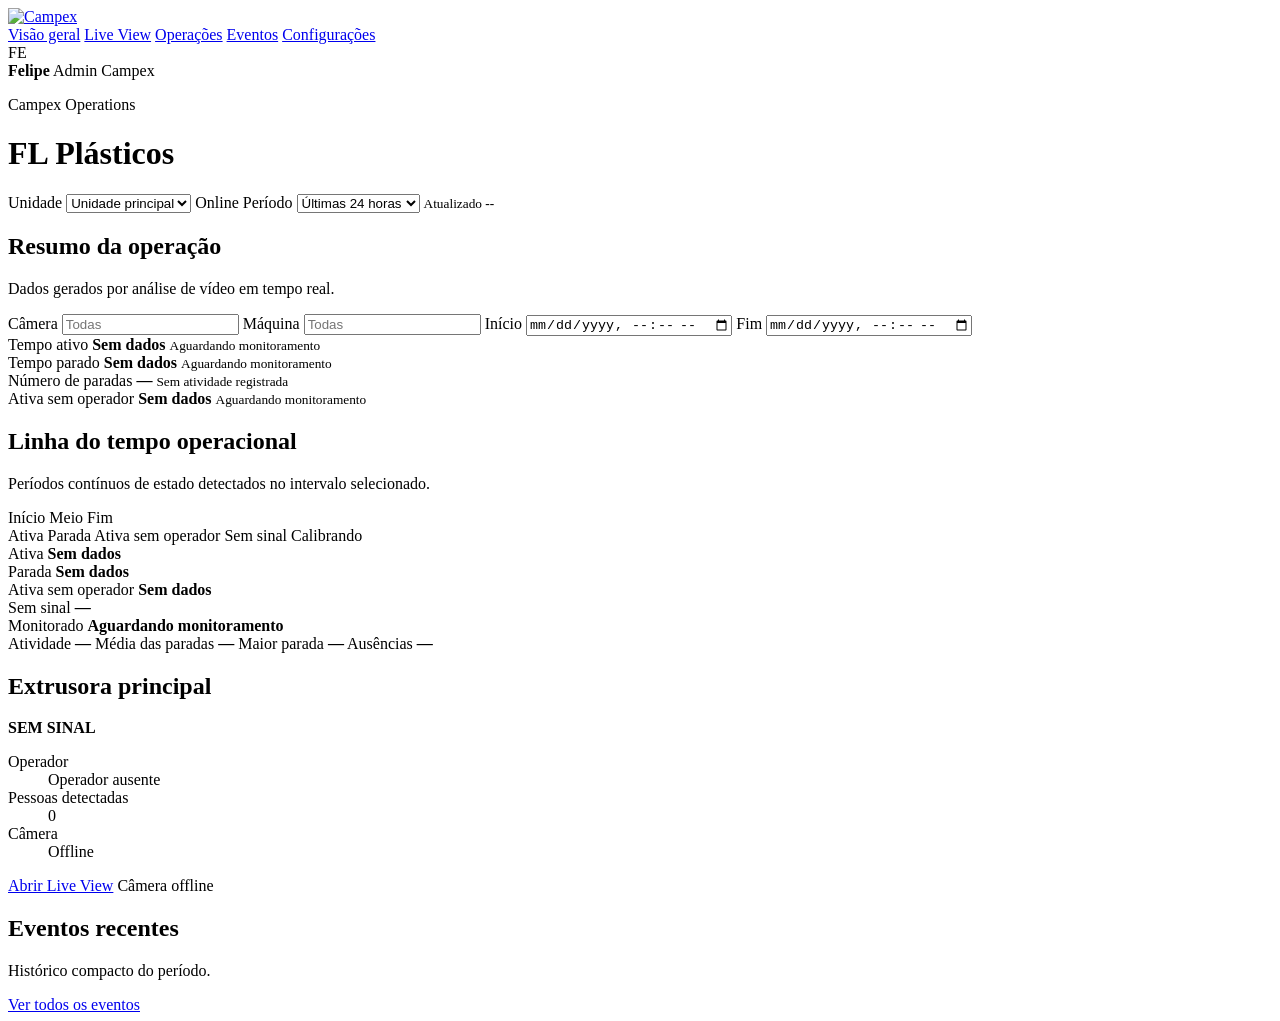
==== frontend/dashboard.html @ 2187c262 "ui: novo design Campex criado no Claude" ====
<!doctype html>
<html lang="pt-BR">
  <head>
    <meta charset="utf-8" />
    <meta name="viewport" content="width=device-width, initial-scale=1" />
    <title>Campex Operations</title>
    <link rel="preconnect" href="https://fonts.googleapis.com" />
    <link rel="preconnect" href="https://fonts.gstatic.com" crossorigin />
    <link
      href="https://fonts.googleapis.com/css2?family=Inter:wght@400;500;600&display=swap"
      rel="stylesheet"
    />
    <link rel="stylesheet" href="/static/styles.css" />
  </head>
  <body class="campex-dashboard">
    <aside class="cx-sidebar">
      <a class="cx-logo" href="/dashboard" aria-label="Campex">
        <img src="/static/campex-logo-oficial.png" alt="Campex" />
      </a>
      <nav class="cx-nav" aria-label="Navegação principal">
        <a class="active" href="/dashboard"><span></span>Visão geral</a>
        <a href="/live-view"><span></span>Live View</a>
        <a href="/dashboard"><span></span>Operações</a>
        <a href="#eventsSection"><span></span>Eventos</a>
        <a href="/settings/cameras"><span></span>Configurações</a>
      </nav>
      <div class="cx-account">
        <div class="cx-avatar">FE</div>
        <div>
          <strong>Felipe</strong>
          <span>Admin Campex</span>
        </div>
      </div>
    </aside>

    <main class="cx-main">
      <header class="cx-header">
        <div>
          <p>Campex Operations</p>
          <h1>FL Plásticos</h1>
        </div>
        <div class="cx-header-tools">
          <label>
            Unidade
            <select id="unitFilter">
              <option>Unidade principal</option>
            </select>
          </label>
          <span class="cx-live-dot"><i></i>Online</span>
          <label>
            Período
            <select id="periodFilter">
              <option value="today">Hoje</option>
              <option value="yesterday">Ontem</option>
              <option value="24h" selected>Últimas 24 horas</option>
              <option value="7d">Últimos 7 dias</option>
              <option value="custom">Personalizado</option>
            </select>
          </label>
          <small>Atualizado <strong id="dashboardUpdated">--</strong></small>
        </div>
      </header>

      <section class="cx-page-title">
        <div>
          <h2>Resumo da operação</h2>
          <p>Dados gerados por análise de vídeo em tempo real.</p>
        </div>
        <div class="cx-filters">
          <label>
            Câmera
            <input id="cameraFilter" placeholder="Todas" />
          </label>
          <label>
            Máquina
            <input id="machineFilter" placeholder="Todas" />
          </label>
          <label class="custom-period">
            Início
            <input id="customStart" type="datetime-local" />
          </label>
          <label class="custom-period">
            Fim
            <input id="customEnd" type="datetime-local" />
          </label>
        </div>
      </section>

      <section class="cx-kpi-row" aria-label="Indicadores principais">
        <article>
          <div class="cx-kpi-icon active"></div>
          <span>Tempo ativo</span>
          <strong id="metricActive">Sem dados</strong>
          <small id="metricActiveHint">Aguardando monitoramento</small>
        </article>
        <article>
          <div class="cx-kpi-icon stopped"></div>
          <span>Tempo parado</span>
          <strong id="metricStopped">Sem dados</strong>
          <small id="metricStoppedHint">Aguardando monitoramento</small>
        </article>
        <article>
          <div class="cx-kpi-icon stops"></div>
          <span>Número de paradas</span>
          <strong id="metricStops">—</strong>
          <small id="metricStopsHint">Sem atividade registrada</small>
        </article>
        <article>
          <div class="cx-kpi-icon warning"></div>
          <span>Ativa sem operador</span>
          <strong id="metricActiveNoOperator">Sem dados</strong>
          <small id="metricNoOperatorHint">Aguardando monitoramento</small>
        </article>
      </section>

      <section class="cx-dashboard-grid">
        <article class="cx-panel cx-timeline-panel">
          <div class="cx-panel-head">
            <div>
              <h2>Linha do tempo operacional</h2>
              <p>Períodos contínuos de estado detectados no intervalo selecionado.</p>
            </div>
          </div>
          <div class="cx-timeline-hours">
            <span id="timelineStartLabel">Início</span>
            <span id="timelineMiddleLabel">Meio</span>
            <span id="timelineEndLabel">Fim</span>
          </div>
          <div id="timeline" class="timeline premium-timeline"></div>
          <div class="timeline-legend compact">
            <span class="active">Ativa</span>
            <span class="stopped">Parada</span>
            <span class="warning">Ativa sem operador</span>
            <span class="offline">Sem sinal</span>
            <span class="neutral">Calibrando</span>
          </div>

          <div class="cx-period-breakdown">
            <div class="cx-donut" id="periodDonut" aria-label="Resumo circular dos estados"></div>
            <div class="cx-breakdown-list">
              <div><span class="active"></span>Ativa <strong id="breakdownActive">Sem dados</strong></div>
              <div><span class="stopped"></span>Parada <strong id="breakdownStopped">Sem dados</strong></div>
              <div><span class="warning"></span>Ativa sem operador <strong id="breakdownNoOperator">Sem dados</strong></div>
              <div><span class="offline"></span>Sem sinal <strong id="metricAvailability">—</strong></div>
              <div><span class="neutral"></span>Monitorado <strong id="metricTotal">Aguardando monitoramento</strong></div>
            </div>
            <div class="cx-secondary-summary">
              <span>Atividade <strong id="metricActivityPercent">—</strong></span>
              <span>Média das paradas <strong id="metricAverageStop">—</strong></span>
              <span>Maior parada <strong id="metricBiggestStop">—</strong></span>
              <span>Ausências <strong id="metricOperatorAbsences">—</strong></span>
            </div>
          </div>
        </article>

        <aside class="cx-side-column">
          <article class="cx-status-card">
            <h2 id="currentMachineName">Extrusora principal</h2>
            <strong class="cx-state" id="currentMachine">SEM SINAL</strong>
            <dl>
              <div>
                <dt>Operador</dt>
                <dd id="currentOperator">Operador ausente</dd>
              </div>
              <div>
                <dt>Pessoas detectadas</dt>
                <dd id="currentPeople">0</dd>
              </div>
              <div>
                <dt>Câmera</dt>
                <dd id="statusCameraText">Offline</dd>
              </div>
            </dl>
            <a class="cx-primary-action" href="/live-view">Abrir Live View</a>
            <span id="currentCamera" class="cx-camera-note">Câmera offline</span>
          </article>

          <article id="eventsSection" class="cx-panel cx-events-panel">
            <div class="cx-panel-head">
              <div>
                <h2>Eventos recentes</h2>
                <p>Histórico compacto do período.</p>
              </div>
            </div>
            <div id="operationsEvents" class="premium-events compact"></div>
            <a class="cx-all-events" href="/dashboard#eventsSection">Ver todos os eventos</a>
          </article>
        </aside>
      </section>
    </main>
    <script src="/static/operations-dashboard.js"></script>
  </body>
</html>
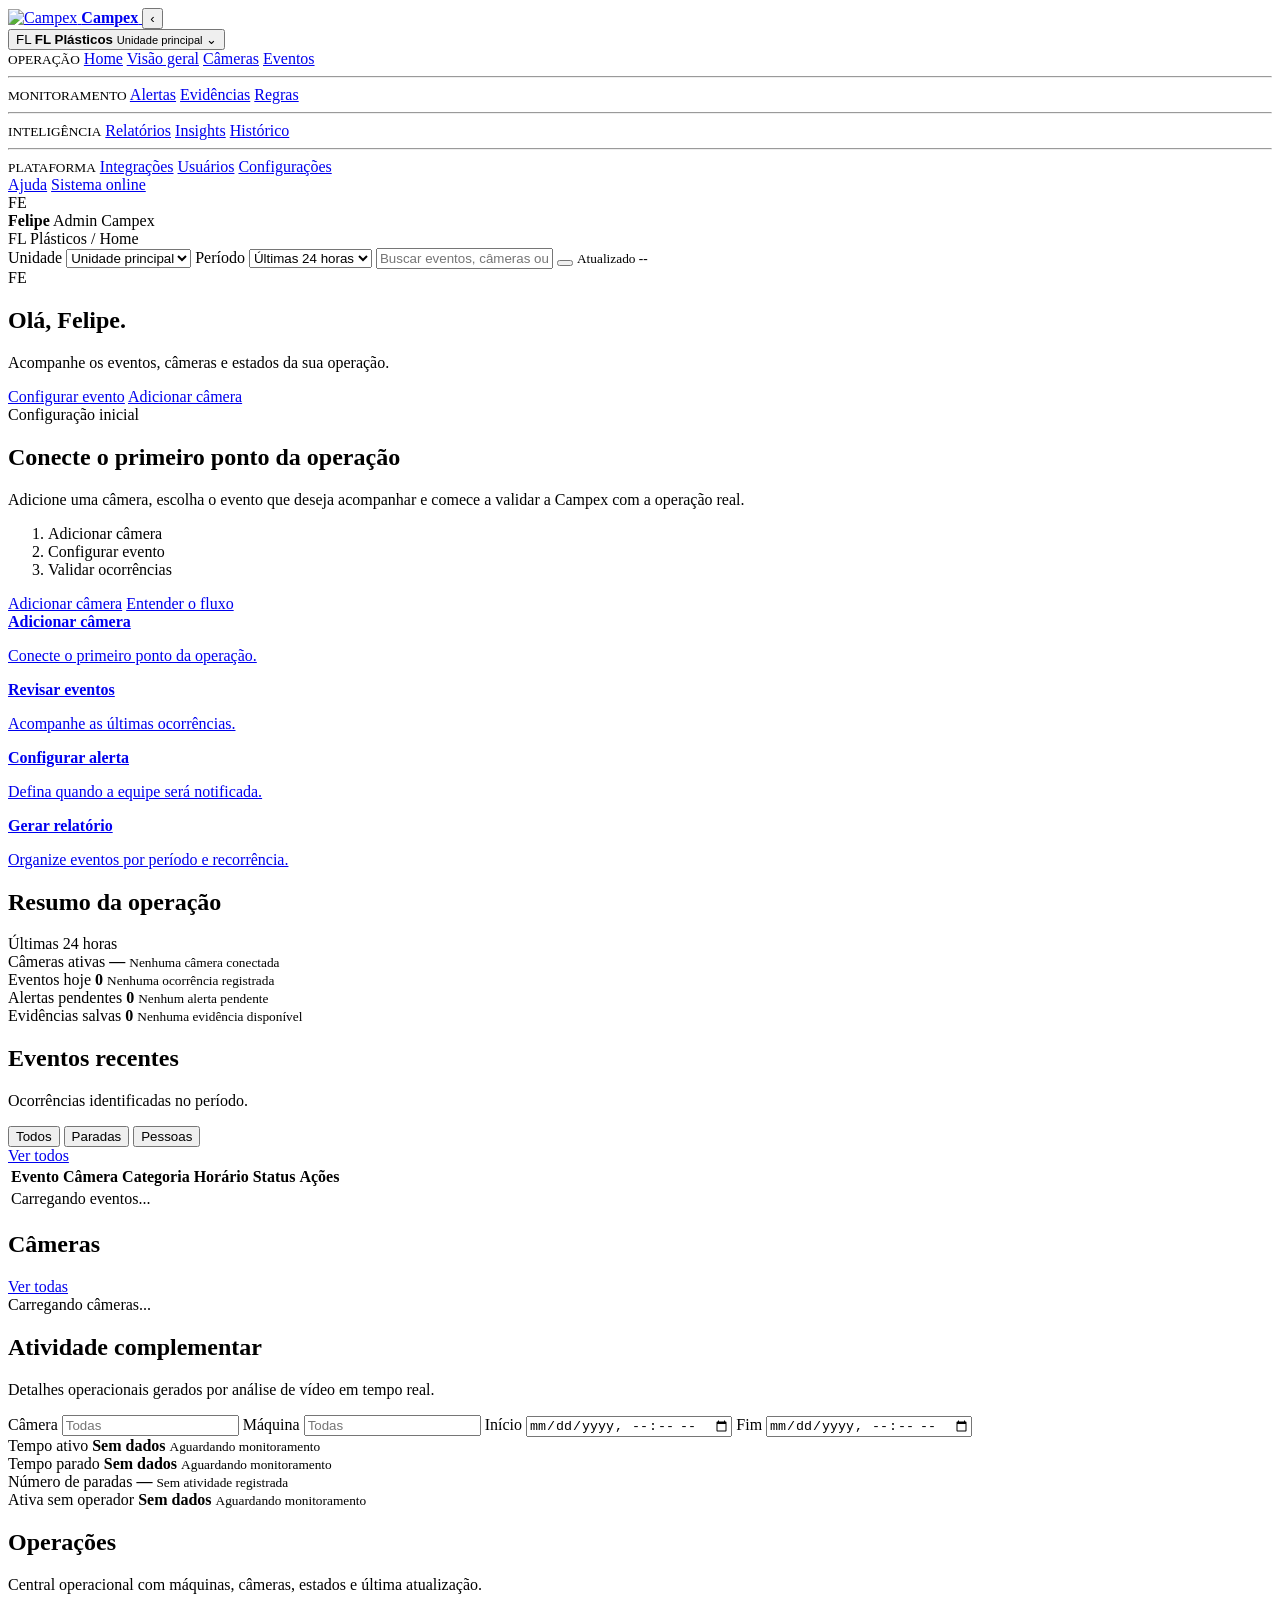
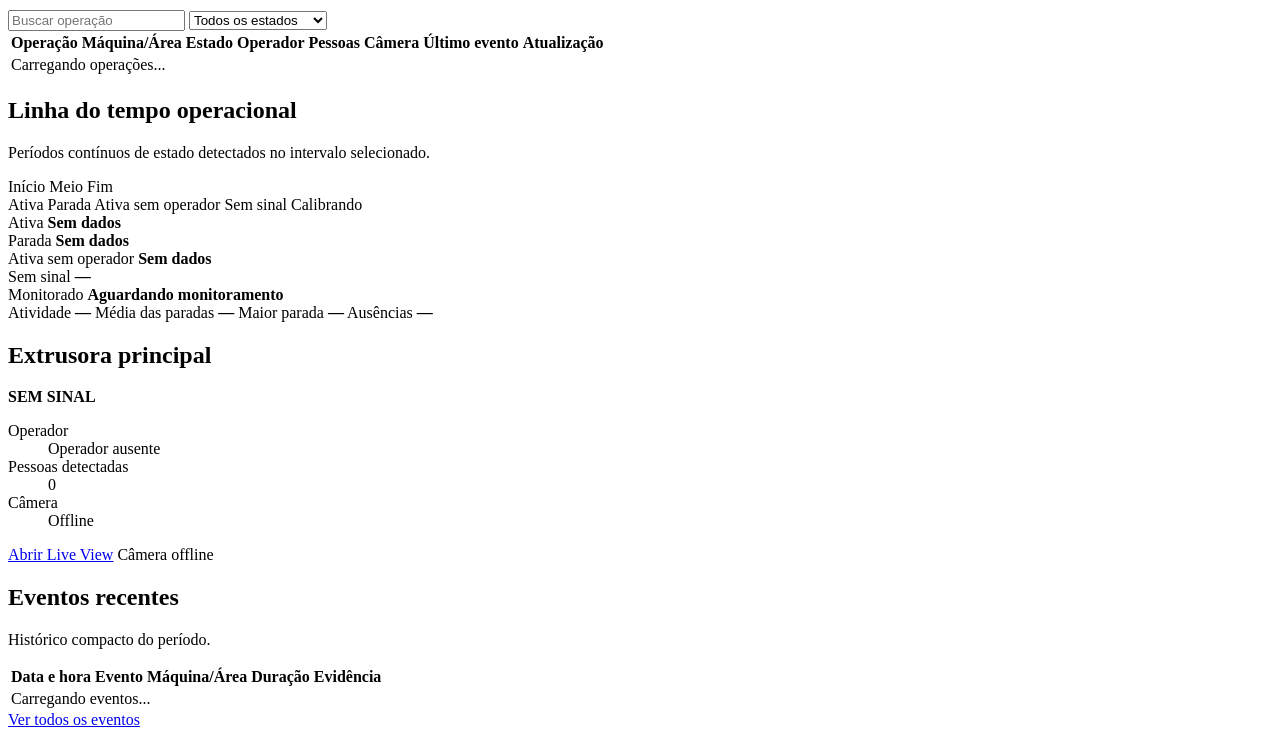
==== commit 7e770e01: "feat: finalize Campex local operations pilot" ====
--- a/frontend/dashboard.html
+++ b/frontend/dashboard.html
@@ -14,17 +14,46 @@
   </head>
   <body class="campex-dashboard">
     <aside class="cx-sidebar">
-      <a class="cx-logo" href="/dashboard" aria-label="Campex">
-        <img src="/static/campex-logo-oficial.png" alt="Campex" />
-      </a>
-      <nav class="cx-nav" aria-label="Navegação principal">
-        <a class="active" href="/dashboard"><span></span>Visão geral</a>
-        <a href="/live-view"><span></span>Live View</a>
-        <a href="/dashboard"><span></span>Operações</a>
-        <a href="#eventsSection"><span></span>Eventos</a>
-        <a href="/settings/cameras"><span></span>Configurações</a>
+      <div class="cx-sidebar-top">
+        <a class="cx-logo" href="/dashboard" aria-label="Campex">
+          <img src="/static/campex-logo-oficial.png" alt="Campex" />
+          <strong>Campex</strong>
+        </a>
+        <button class="cx-collapse" type="button" aria-label="Recolher sidebar">‹</button>
+      </div>
+      <button class="cx-workspace-switcher" type="button" aria-label="Trocar workspace" title="FL Plásticos · Unidade principal">
+        <span class="cx-workspace-initials">FL</span>
+        <span class="cx-workspace-copy">
+          <strong>FL Plásticos</strong>
+          <small>Unidade principal</small>
+        </span>
+        <span class="cx-workspace-arrow">⌄</span>
+      </button>
+      <nav class="cx-nav cx-nav-grouped" aria-label="Navegação principal">
+        <small>OPERAÇÃO</small>
+        <a class="active" href="/dashboard"><span class="cx-nav-icon" data-icon="home"></span>Home</a>
+        <a href="/overview"><span class="cx-nav-icon" data-icon="overview"></span>Visão geral</a>
+        <a href="/cameras"><span class="cx-nav-icon" data-icon="camera"></span>Câmeras</a>
+        <a href="/events"><span class="cx-nav-icon" data-icon="events"></span>Eventos</a>
+        <hr />
+        <small>MONITORAMENTO</small>
+        <a href="/alerts"><span class="cx-nav-icon" data-icon="alert"></span>Alertas</a>
+        <a href="/evidence"><span class="cx-nav-icon" data-icon="evidence"></span>Evidências</a>
+        <a href="/rules"><span class="cx-nav-icon" data-icon="rules"></span>Regras</a>
+        <hr />
+        <small>INTELIGÊNCIA</small>
+        <a href="/reports"><span class="cx-nav-icon" data-icon="reports"></span>Relatórios</a>
+        <a href="/insights"><span class="cx-nav-icon" data-icon="insights"></span>Insights</a>
+        <a href="/history"><span class="cx-nav-icon" data-icon="history"></span>Histórico</a>
+        <hr />
+        <small>PLATAFORMA</small>
+        <a href="/integrations"><span class="cx-nav-icon" data-icon="integrations"></span>Integrações</a>
+        <a href="/users"><span class="cx-nav-icon" data-icon="users"></span>Usuários</a>
+        <a href="/settings/cameras"><span class="cx-nav-icon" data-icon="settings"></span>Configurações</a>
       </nav>
       <div class="cx-account">
+        <a href="/settings/cameras" class="cx-footer-link"><span class="cx-nav-icon" data-icon="help"></span>Ajuda</a>
+        <a href="/settings/cameras" class="cx-footer-link"><span class="cx-nav-icon" data-icon="status"></span>Sistema online</a>
         <div class="cx-avatar">FE</div>
         <div>
           <strong>Felipe</strong>
@@ -34,11 +63,8 @@
     </aside>
 
     <main class="cx-main">
-      <header class="cx-header">
-        <div>
-          <p>Campex Operations</p>
-          <h1>FL Plásticos</h1>
-        </div>
+      <header class="cx-header cx-topbar">
+        <div class="cx-header-breadcrumb" aria-label="Localização">FL Plásticos / Home</div>
         <div class="cx-header-tools">
           <label>
             Unidade
@@ -46,7 +72,6 @@
               <option>Unidade principal</option>
             </select>
           </label>
-          <span class="cx-live-dot"><i></i>Online</span>
           <label>
             Período
             <select id="periodFilter">
@@ -57,14 +82,147 @@
               <option value="custom">Personalizado</option>
             </select>
           </label>
-          <small>Atualizado <strong id="dashboardUpdated">--</strong></small>
+          <input class="cx-top-search" placeholder="Buscar eventos, câmeras ou alertas" />
+          <button class="cx-icon-button" type="button" aria-label="Notificações"><span class="cx-nav-icon" data-icon="alert"></span></button>
+          <small id="dashboardSyncState" class="cx-sync-state"><span id="dashboardSyncLabel">Atualizado</span> <strong id="dashboardUpdated">--</strong> <a id="dashboardLoginAction" href="/settings/cameras#login" hidden>Entrar</a></small>
+          <div class="cx-top-avatar">FE</div>
         </div>
       </header>
 
-      <section class="cx-page-title">
+      <section class="cx-home-page-head">
+        <div class="cx-home-title">
+          <h2>Olá, Felipe.</h2>
+          <p>Acompanhe os eventos, câmeras e estados da sua operação.</p>
+        </div>
+        <div class="cx-home-page-actions">
+          <a class="cx-secondary-action" href="/alerts">Configurar evento</a>
+          <a class="cx-primary-action" href="/settings/cameras">Adicionar câmera</a>
+        </div>
+      </section>
+
+      <section class="cx-home-priority" aria-label="Ação prioritária">
         <div>
+          <span>Configuração inicial</span>
+          <h2 id="homePriorityTitle">Conecte o primeiro ponto da operação</h2>
+          <p id="homePriorityDescription">Adicione uma câmera, escolha o evento que deseja acompanhar e comece a validar a Campex com a operação real.</p>
+          <ol class="cx-onboarding-steps" aria-label="Fluxo inicial">
+            <li>Adicionar câmera</li>
+            <li>Configurar evento</li>
+            <li>Validar ocorrências</li>
+          </ol>
+        </div>
+        <div class="cx-priority-actions">
+          <a id="homePriorityAction" class="cx-primary-action" href="/settings/cameras">Adicionar câmera</a>
+          <a class="cx-secondary-action" href="/settings/cameras#maquinas">Entender o fluxo</a>
+        </div>
+      </section>
+
+      <section class="cx-quick-actions" aria-label="Ações rápidas">
+        <a class="featured" href="/settings/cameras">
+          <span class="cx-action-icon"><span class="cx-nav-icon" data-icon="camera"></span></span>
+          <strong id="homeCameraActionTitle">Adicionar câmera</strong>
+          <p id="homeCameraActionDescription">Conecte o primeiro ponto da operação.</p>
+        </a>
+        <a href="/events">
+          <span class="cx-action-icon"><span class="cx-nav-icon" data-icon="history"></span></span>
+          <strong>Revisar eventos</strong>
+          <p>Acompanhe as últimas ocorrências.</p>
+        </a>
+        <a href="/alerts">
+          <span class="cx-action-icon"><span class="cx-nav-icon" data-icon="alert"></span></span>
+          <strong>Configurar alerta</strong>
+          <p>Defina quando a equipe será notificada.</p>
+        </a>
+        <a href="/reports">
+          <span class="cx-action-icon"><span class="cx-nav-icon" data-icon="reports"></span></span>
+          <strong>Gerar relatório</strong>
+          <p>Organize eventos por período e recorrência.</p>
+        </a>
+      </section>
+
+      <section class="cx-home-section">
+        <div class="cx-section-head cx-section-head-row">
           <h2>Resumo da operação</h2>
-          <p>Dados gerados por análise de vídeo em tempo real.</p>
+          <span class="cx-section-period">Últimas 24 horas</span>
+        </div>
+        <div class="cx-home-metrics">
+          <article data-home-link="/cameras" role="link" tabindex="0" aria-label="Abrir câmeras">
+            <i class="active"></i>
+            <span>Câmeras ativas</span>
+            <strong id="homeActiveCameras">—</strong>
+            <small id="homeActiveCamerasHint">Nenhuma câmera conectada</small>
+          </article>
+          <article data-home-link="/events" role="link" tabindex="0" aria-label="Abrir eventos">
+            <i class="neutral"></i>
+            <span>Eventos hoje</span>
+            <strong id="homeEventsToday">0</strong>
+            <small id="homeEventsTodayHint">Nenhuma ocorrência registrada</small>
+          </article>
+          <article data-home-link="/alerts" role="link" tabindex="0" aria-label="Abrir alertas">
+            <i class="warning"></i>
+            <span>Alertas pendentes</span>
+            <strong id="homePendingAlerts">0</strong>
+            <small id="homePendingAlertsHint">Nenhum alerta pendente</small>
+          </article>
+          <article data-home-link="/evidence" role="link" tabindex="0" aria-label="Abrir evidências">
+            <i class="success"></i>
+            <span>Evidências salvas</span>
+            <strong id="homeEvidenceCount">0</strong>
+            <small id="homeEvidenceCountHint">Nenhuma evidência disponível</small>
+          </article>
+        </div>
+      </section>
+
+      <section class="cx-home-lower-grid">
+        <article class="cx-home-section cx-home-events-section">
+          <div class="cx-section-head cx-section-head-row">
+            <div>
+              <h2>Eventos recentes</h2>
+              <p>Ocorrências identificadas no período.</p>
+            </div>
+            <div class="cx-home-section-actions">
+              <div class="cx-tabs" aria-label="Filtro de eventos">
+                <button type="button" class="active" data-home-event-filter="all">Todos</button>
+                <button type="button" data-home-event-filter="paradas">Paradas</button>
+                <button type="button" data-home-event-filter="pessoas">Pessoas</button>
+              </div>
+              <a class="cx-link" href="/events">Ver todos</a>
+            </div>
+          </div>
+          <div class="cx-table-wrap">
+            <table class="cx-table">
+              <thead>
+                <tr>
+                  <th>Evento</th>
+                  <th>Câmera</th>
+                  <th>Categoria</th>
+                  <th>Horário</th>
+                  <th>Status</th>
+                  <th>Ações</th>
+                </tr>
+              </thead>
+              <tbody id="homeRecentEvents">
+                <tr><td colspan="6">Carregando eventos...</td></tr>
+              </tbody>
+            </table>
+          </div>
+        </article>
+
+        <aside class="cx-home-section cx-home-cameras-section">
+          <div class="cx-section-head cx-section-head-row">
+            <h2>Câmeras</h2>
+            <a class="cx-link" href="/cameras">Ver todas</a>
+          </div>
+          <div id="homeCameraGrid" class="cx-home-cameras">
+            <div class="cx-empty-card">Carregando câmeras...</div>
+          </div>
+        </aside>
+      </section>
+
+      <section class="cx-page-title cx-dashboard-detail-title">
+        <div>
+          <h2>Atividade complementar</h2>
+          <p>Detalhes operacionais gerados por análise de vídeo em tempo real.</p>
         </div>
         <div class="cx-filters">
           <label>
@@ -111,6 +269,44 @@
           <strong id="metricActiveNoOperator">Sem dados</strong>
           <small id="metricNoOperatorHint">Aguardando monitoramento</small>
         </article>
+      </section>
+
+      <section id="operationsSection" class="cx-panel cx-operations-panel">
+        <div class="cx-panel-head">
+          <div>
+            <h2>Operações</h2>
+            <p>Central operacional com máquinas, câmeras, estados e última atualização.</p>
+          </div>
+          <div class="cx-table-tools">
+            <input id="operationSearch" placeholder="Buscar operação" />
+            <select id="operationStateFilter">
+              <option value="">Todos os estados</option>
+              <option value="running">Ativa</option>
+              <option value="stopped">Parada</option>
+              <option value="suspected_stop">Suspeita de parada</option>
+              <option value="unavailable">Sem sinal</option>
+            </select>
+          </div>
+        </div>
+        <div class="cx-table-wrap">
+          <table class="cx-table">
+            <thead>
+              <tr>
+                <th>Operação</th>
+                <th>Máquina/Área</th>
+                <th>Estado</th>
+                <th>Operador</th>
+                <th>Pessoas</th>
+                <th>Câmera</th>
+                <th>Último evento</th>
+                <th>Atualização</th>
+              </tr>
+            </thead>
+            <tbody id="operationsTableBody">
+              <tr><td colspan="8">Carregando operações...</td></tr>
+            </tbody>
+          </table>
+        </div>
       </section>
 
       <section class="cx-dashboard-grid">
@@ -182,12 +378,28 @@
                 <p>Histórico compacto do período.</p>
               </div>
             </div>
-            <div id="operationsEvents" class="premium-events compact"></div>
+            <div class="cx-table-wrap compact-events-table">
+              <table class="cx-table">
+                <thead>
+                  <tr>
+                    <th>Data e hora</th>
+                    <th>Evento</th>
+                    <th>Máquina/Área</th>
+                    <th>Duração</th>
+                    <th>Evidência</th>
+                  </tr>
+                </thead>
+                <tbody id="operationsEvents">
+                  <tr><td colspan="5">Carregando eventos...</td></tr>
+                </tbody>
+              </table>
+            </div>
             <a class="cx-all-events" href="/dashboard#eventsSection">Ver todos os eventos</a>
           </article>
         </aside>
       </section>
     </main>
+    <script src="/static/shell.js"></script>
     <script src="/static/operations-dashboard.js"></script>
   </body>
 </html>
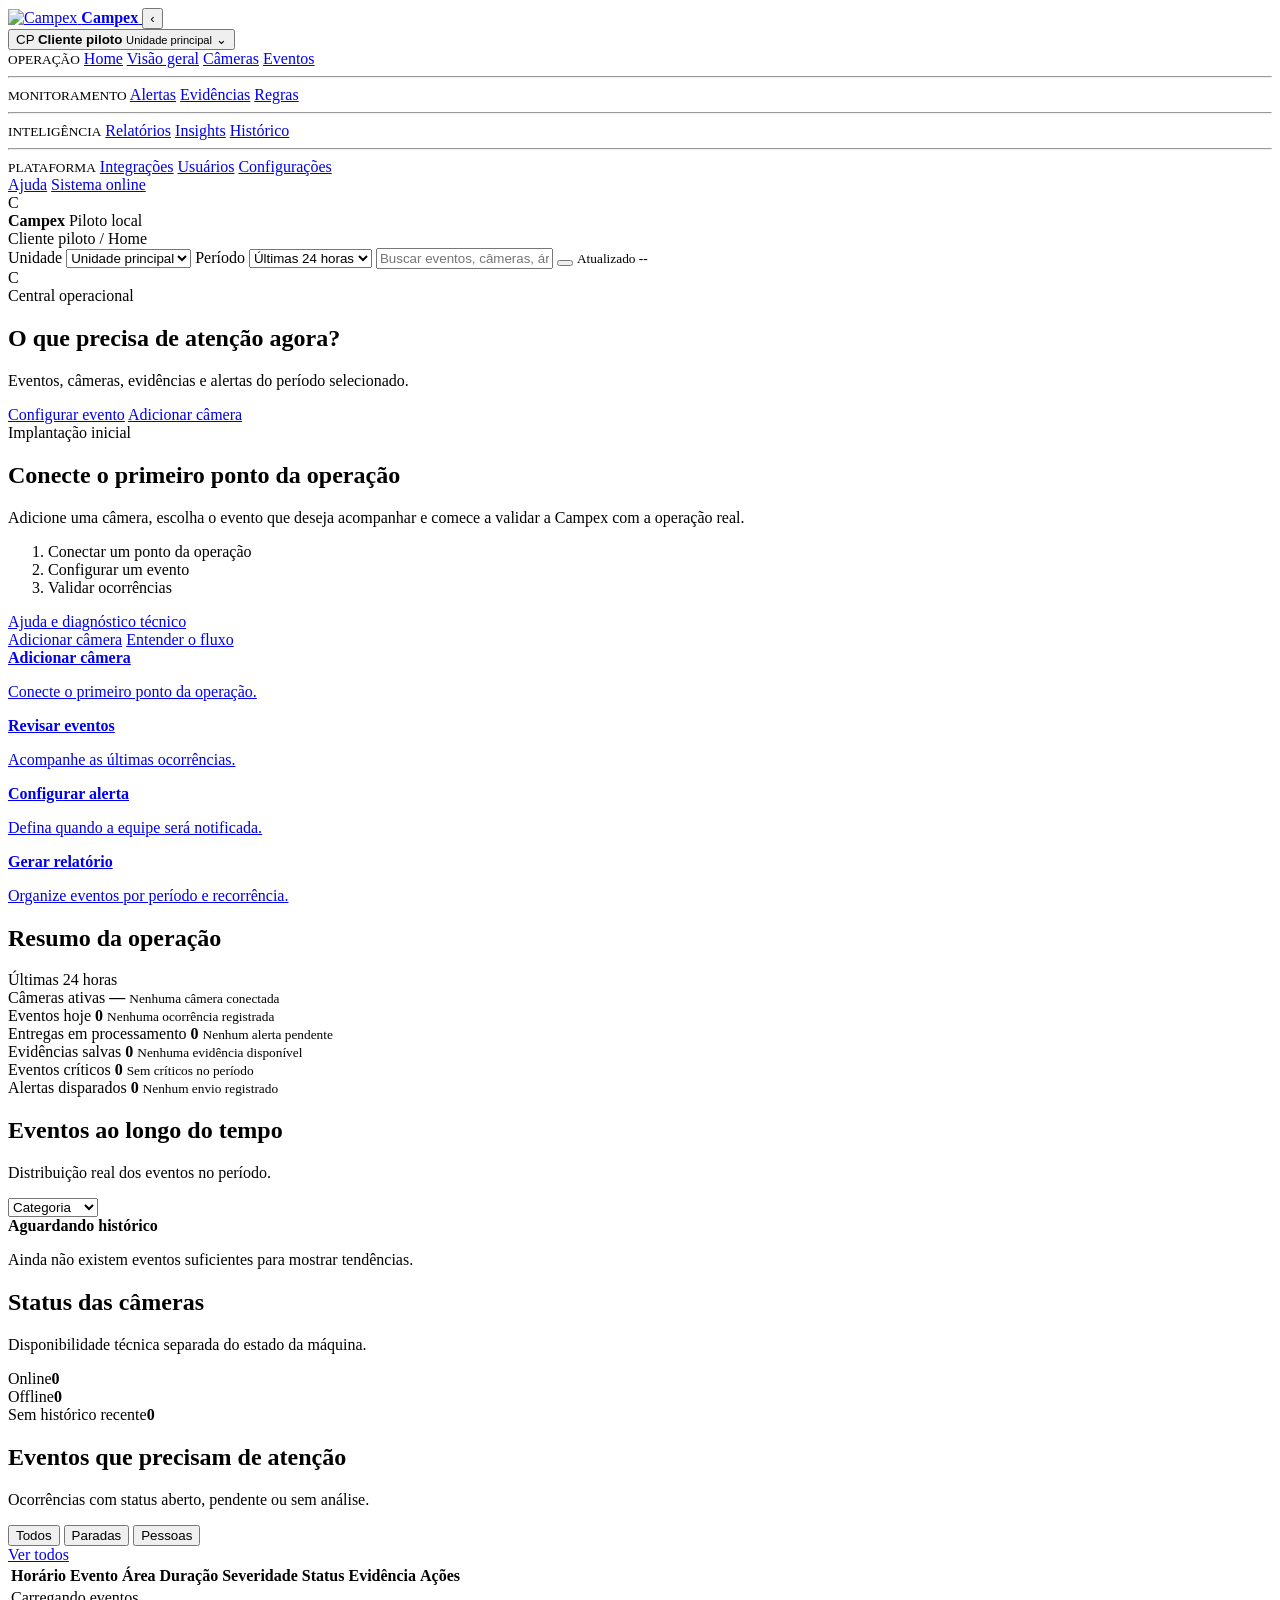
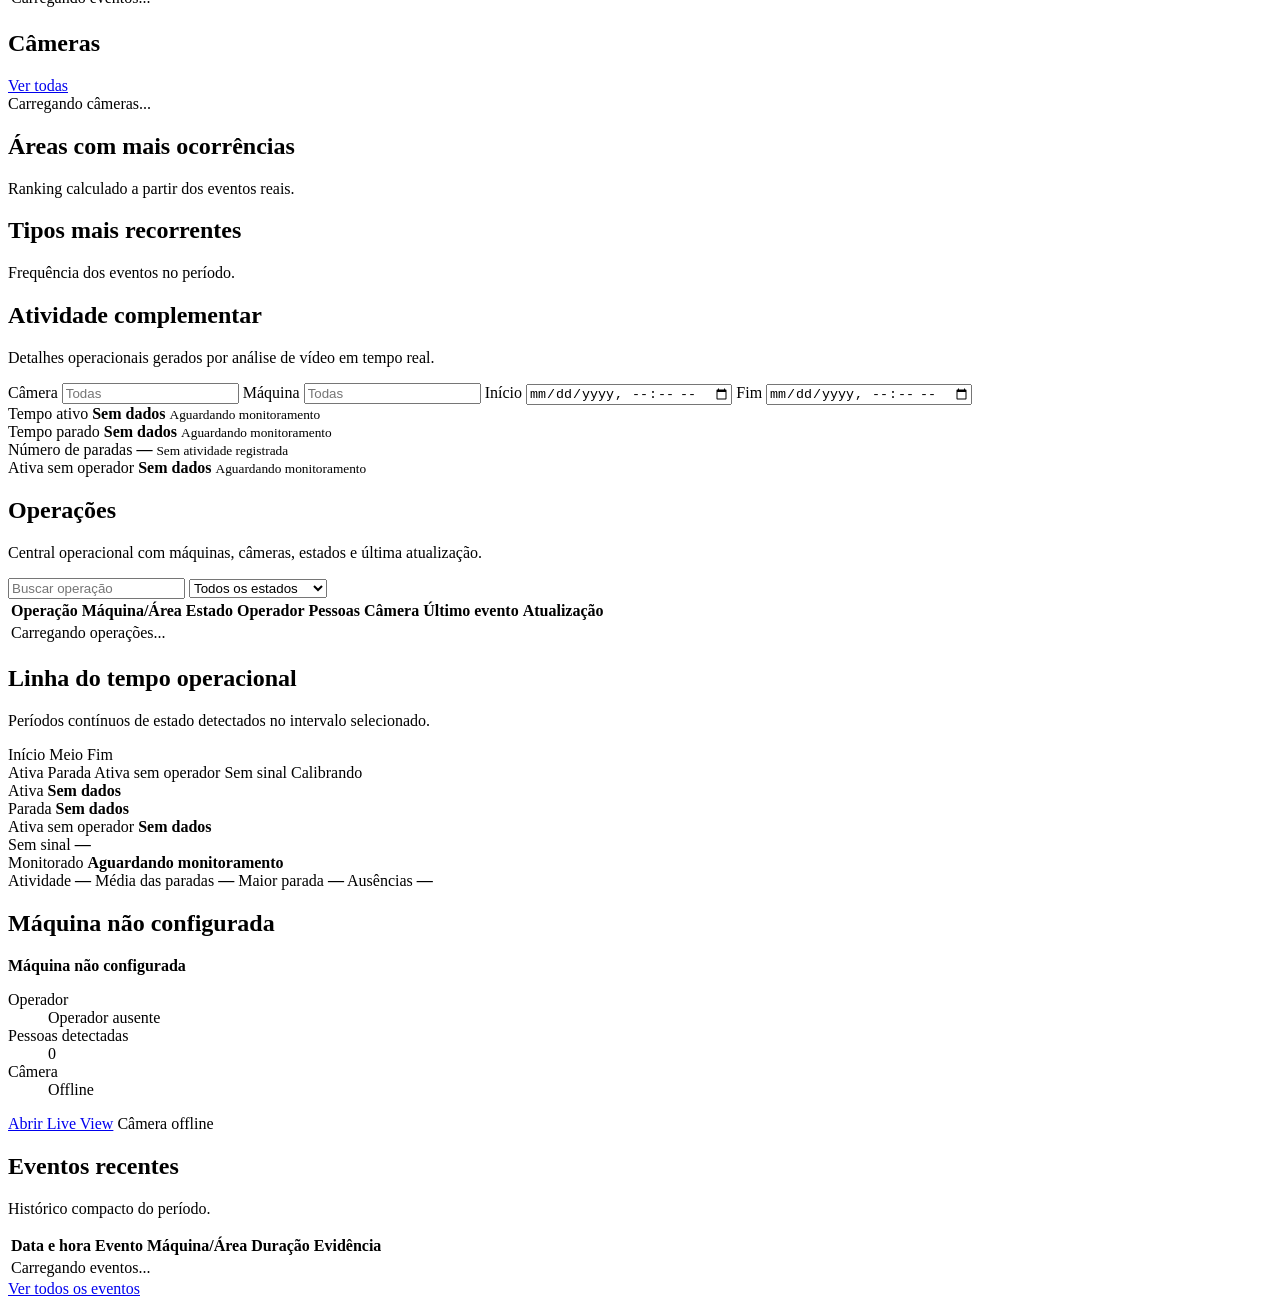
==== commit 1f4c4121: "feat: Campex Observation Engine + Assisted Calibration V1" ====
--- a/frontend/dashboard.html
+++ b/frontend/dashboard.html
@@ -10,7 +10,7 @@
       href="https://fonts.googleapis.com/css2?family=Inter:wght@400;500;600&display=swap"
       rel="stylesheet"
     />
-    <link rel="stylesheet" href="/static/styles.css" />
+    <link rel="stylesheet" href="/static/styles.css?v=campex-home-state-20260728b" />
   </head>
   <body class="campex-dashboard">
     <aside class="cx-sidebar">
@@ -21,10 +21,10 @@
         </a>
         <button class="cx-collapse" type="button" aria-label="Recolher sidebar">‹</button>
       </div>
-      <button class="cx-workspace-switcher" type="button" aria-label="Trocar workspace" title="FL Plásticos · Unidade principal">
-        <span class="cx-workspace-initials">FL</span>
+      <button class="cx-workspace-switcher" type="button" aria-label="Trocar workspace" title="Cliente piloto · Unidade principal">
+        <span class="cx-workspace-initials">CP</span>
         <span class="cx-workspace-copy">
-          <strong>FL Plásticos</strong>
+          <strong>Cliente piloto</strong>
           <small>Unidade principal</small>
         </span>
         <span class="cx-workspace-arrow">⌄</span>
@@ -52,19 +52,19 @@
         <a href="/settings/cameras"><span class="cx-nav-icon" data-icon="settings"></span>Configurações</a>
       </nav>
       <div class="cx-account">
-        <a href="/settings/cameras" class="cx-footer-link"><span class="cx-nav-icon" data-icon="help"></span>Ajuda</a>
+        <a href="/help" class="cx-footer-link"><span class="cx-nav-icon" data-icon="help"></span>Ajuda</a>
         <a href="/settings/cameras" class="cx-footer-link"><span class="cx-nav-icon" data-icon="status"></span>Sistema online</a>
-        <div class="cx-avatar">FE</div>
+        <div class="cx-avatar">C</div>
         <div>
-          <strong>Felipe</strong>
-          <span>Admin Campex</span>
+          <strong>Campex</strong>
+          <span>Piloto local</span>
         </div>
       </div>
     </aside>
 
     <main class="cx-main">
       <header class="cx-header cx-topbar">
-        <div class="cx-header-breadcrumb" aria-label="Localização">FL Plásticos / Home</div>
+        <div class="cx-header-breadcrumb" aria-label="Localização">Cliente piloto / Home</div>
         <div class="cx-header-tools">
           <label>
             Unidade
@@ -82,34 +82,36 @@
               <option value="custom">Personalizado</option>
             </select>
           </label>
-          <input class="cx-top-search" placeholder="Buscar eventos, câmeras ou alertas" />
+          <input class="cx-top-search" placeholder="Buscar eventos, câmeras, áreas ou evidências" />
           <button class="cx-icon-button" type="button" aria-label="Notificações"><span class="cx-nav-icon" data-icon="alert"></span></button>
           <small id="dashboardSyncState" class="cx-sync-state"><span id="dashboardSyncLabel">Atualizado</span> <strong id="dashboardUpdated">--</strong> <a id="dashboardLoginAction" href="/settings/cameras#login" hidden>Entrar</a></small>
-          <div class="cx-top-avatar">FE</div>
+          <div class="cx-top-avatar">C</div>
         </div>
       </header>
 
       <section class="cx-home-page-head">
         <div class="cx-home-title">
-          <h2>Olá, Felipe.</h2>
-          <p>Acompanhe os eventos, câmeras e estados da sua operação.</p>
-        </div>
-        <div class="cx-home-page-actions">
+          <span>Central operacional</span>
+          <h2>O que precisa de atenção agora?</h2>
+          <p>Eventos, câmeras, evidências e alertas do período selecionado.</p>
+        </div>
+        <div id="homePageActions" class="cx-home-page-actions">
           <a class="cx-secondary-action" href="/alerts">Configurar evento</a>
           <a class="cx-primary-action" href="/settings/cameras">Adicionar câmera</a>
         </div>
       </section>
 
-      <section class="cx-home-priority" aria-label="Ação prioritária">
+      <section id="homeOnboarding" class="cx-home-priority" aria-label="Implantação inicial">
         <div>
-          <span>Configuração inicial</span>
+          <span>Implantação inicial</span>
           <h2 id="homePriorityTitle">Conecte o primeiro ponto da operação</h2>
           <p id="homePriorityDescription">Adicione uma câmera, escolha o evento que deseja acompanhar e comece a validar a Campex com a operação real.</p>
           <ol class="cx-onboarding-steps" aria-label="Fluxo inicial">
-            <li>Adicionar câmera</li>
-            <li>Configurar evento</li>
+            <li>Conectar um ponto da operação</li>
+            <li>Configurar um evento</li>
             <li>Validar ocorrências</li>
           </ol>
+          <a class="cx-discreet-help" href="/help">Ajuda e diagnóstico técnico</a>
         </div>
         <div class="cx-priority-actions">
           <a id="homePriorityAction" class="cx-primary-action" href="/settings/cameras">Adicionar câmera</a>
@@ -117,7 +119,14 @@
         </div>
       </section>
 
-      <section class="cx-quick-actions" aria-label="Ações rápidas">
+      <section id="homeNextAction" class="cx-next-action" hidden>
+        <span>Próxima ação</span>
+        <strong id="homeNextActionTitle">Revise os eventos que precisam de atenção.</strong>
+        <p id="homeNextActionDescription">Use a lista compacta para validar ocorrências e evidências.</p>
+        <a id="homeNextActionLink" class="cx-link" href="/events">Abrir eventos</a>
+      </section>
+
+      <section id="homeQuickActions" class="cx-quick-actions" aria-label="Ações rápidas">
         <a class="featured" href="/settings/cameras">
           <span class="cx-action-icon"><span class="cx-nav-icon" data-icon="camera"></span></span>
           <strong id="homeCameraActionTitle">Adicionar câmera</strong>
@@ -140,7 +149,7 @@
         </a>
       </section>
 
-      <section class="cx-home-section">
+      <section id="homeSummarySection" class="cx-home-section cx-home-summary-section">
         <div class="cx-section-head cx-section-head-row">
           <h2>Resumo da operação</h2>
           <span class="cx-section-period">Últimas 24 horas</span>
@@ -160,7 +169,7 @@
           </article>
           <article data-home-link="/alerts" role="link" tabindex="0" aria-label="Abrir alertas">
             <i class="warning"></i>
-            <span>Alertas pendentes</span>
+            <span>Entregas em processamento</span>
             <strong id="homePendingAlerts">0</strong>
             <small id="homePendingAlertsHint">Nenhum alerta pendente</small>
           </article>
@@ -170,15 +179,62 @@
             <strong id="homeEvidenceCount">0</strong>
             <small id="homeEvidenceCountHint">Nenhuma evidência disponível</small>
           </article>
-        </div>
-      </section>
-
-      <section class="cx-home-lower-grid">
+          <article data-home-link="/events" role="link" tabindex="0" aria-label="Abrir eventos críticos">
+            <i class="danger"></i>
+            <span>Eventos críticos</span>
+            <strong id="homeCriticalEvents">0</strong>
+            <small id="homeCriticalEventsHint">Sem críticos no período</small>
+          </article>
+          <article data-home-link="/alerts" role="link" tabindex="0" aria-label="Abrir alertas disparados">
+            <i class="neutral"></i>
+            <span>Alertas disparados</span>
+            <strong id="homeSentAlerts">0</strong>
+            <small id="homeSentAlertsHint">Nenhum envio registrado</small>
+          </article>
+        </div>
+      </section>
+
+      <section id="homeInsightGrid" class="cx-home-insight-grid">
+        <article class="cx-home-section cx-trend-panel">
+          <div class="cx-section-head cx-section-head-row">
+            <div>
+              <h2>Eventos ao longo do tempo</h2>
+              <p>Distribuição real dos eventos no período.</p>
+            </div>
+            <select id="homeTrendSegment" aria-label="Segmentar tendência">
+              <option value="category">Categoria</option>
+              <option value="severity">Severidade</option>
+              <option value="camera">Câmera</option>
+              <option value="status">Status</option>
+            </select>
+          </div>
+          <div id="homeTrendChart" class="cx-trend-chart">
+            <div class="cx-home-empty compact">
+              <strong>Aguardando histórico</strong>
+              <p>Ainda não existem eventos suficientes para mostrar tendências.</p>
+            </div>
+          </div>
+        </article>
+
+        <aside class="cx-home-section cx-camera-status-panel">
+          <div class="cx-section-head">
+            <h2>Status das câmeras</h2>
+            <p>Disponibilidade técnica separada do estado da máquina.</p>
+          </div>
+          <div class="cx-camera-status-list">
+            <div><span>Online</span><strong id="homeOnlineCameras">0</strong></div>
+            <div><span>Offline</span><strong id="homeOfflineCameras">0</strong></div>
+            <div><span>Sem histórico recente</span><strong id="homeUnknownCameras">0</strong></div>
+          </div>
+        </aside>
+      </section>
+
+      <section id="homeLowerGrid" class="cx-home-lower-grid">
         <article class="cx-home-section cx-home-events-section">
           <div class="cx-section-head cx-section-head-row">
             <div>
-              <h2>Eventos recentes</h2>
-              <p>Ocorrências identificadas no período.</p>
+              <h2>Eventos que precisam de atenção</h2>
+              <p>Ocorrências com status aberto, pendente ou sem análise.</p>
             </div>
             <div class="cx-home-section-actions">
               <div class="cx-tabs" aria-label="Filtro de eventos">
@@ -193,16 +249,18 @@
             <table class="cx-table">
               <thead>
                 <tr>
+                  <th>Horário</th>
                   <th>Evento</th>
-                  <th>Câmera</th>
-                  <th>Categoria</th>
-                  <th>Horário</th>
+                  <th>Área</th>
+                  <th>Duração</th>
+                  <th>Severidade</th>
                   <th>Status</th>
+                  <th>Evidência</th>
                   <th>Ações</th>
                 </tr>
               </thead>
               <tbody id="homeRecentEvents">
-                <tr><td colspan="6">Carregando eventos...</td></tr>
+                <tr><td colspan="8">Carregando eventos...</td></tr>
               </tbody>
             </table>
           </div>
@@ -219,7 +277,24 @@
         </aside>
       </section>
 
-      <section class="cx-page-title cx-dashboard-detail-title">
+      <section id="homeRankings" class="cx-home-rankings">
+        <article class="cx-home-section">
+          <div class="cx-section-head">
+            <h2>Áreas com mais ocorrências</h2>
+            <p>Ranking calculado a partir dos eventos reais.</p>
+          </div>
+          <div id="homeAreaRanking" class="cx-ranking-list"></div>
+        </article>
+        <article class="cx-home-section">
+          <div class="cx-section-head">
+            <h2>Tipos mais recorrentes</h2>
+            <p>Frequência dos eventos no período.</p>
+          </div>
+          <div id="homeTypeRanking" class="cx-ranking-list"></div>
+        </article>
+      </section>
+
+      <section id="homeDetailTitle" class="cx-page-title cx-dashboard-detail-title">
         <div>
           <h2>Atividade complementar</h2>
           <p>Detalhes operacionais gerados por análise de vídeo em tempo real.</p>
@@ -244,7 +319,7 @@
         </div>
       </section>
 
-      <section class="cx-kpi-row" aria-label="Indicadores principais">
+      <section id="homeOperationalKpis" class="cx-kpi-row" aria-label="Indicadores principais">
         <article>
           <div class="cx-kpi-icon active"></div>
           <span>Tempo ativo</span>
@@ -309,7 +384,7 @@
         </div>
       </section>
 
-      <section class="cx-dashboard-grid">
+      <section id="homeDashboardGrid" class="cx-dashboard-grid">
         <article class="cx-panel cx-timeline-panel">
           <div class="cx-panel-head">
             <div>
@@ -351,8 +426,8 @@
 
         <aside class="cx-side-column">
           <article class="cx-status-card">
-            <h2 id="currentMachineName">Extrusora principal</h2>
-            <strong class="cx-state" id="currentMachine">SEM SINAL</strong>
+            <h2 id="currentMachineName">Máquina não configurada</h2>
+            <strong class="cx-state" id="currentMachine">Máquina não configurada</strong>
             <dl>
               <div>
                 <dt>Operador</dt>
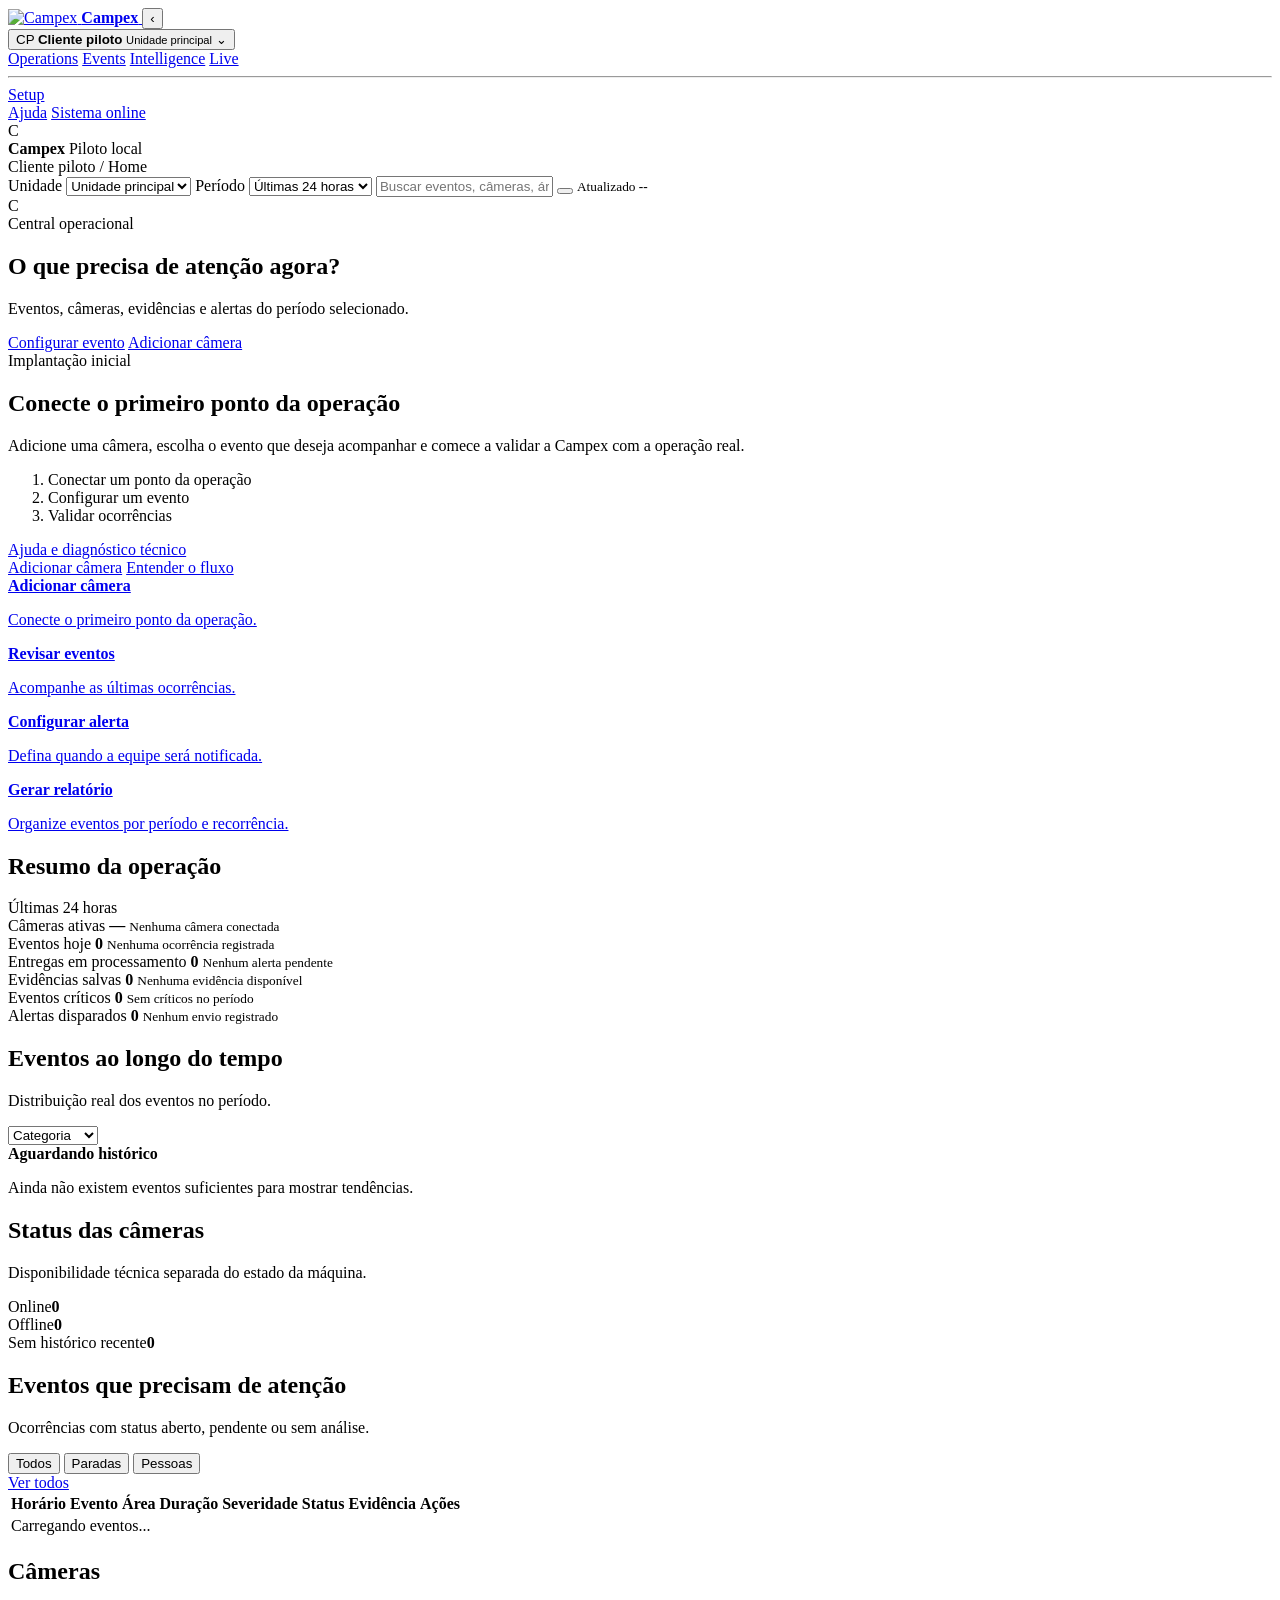
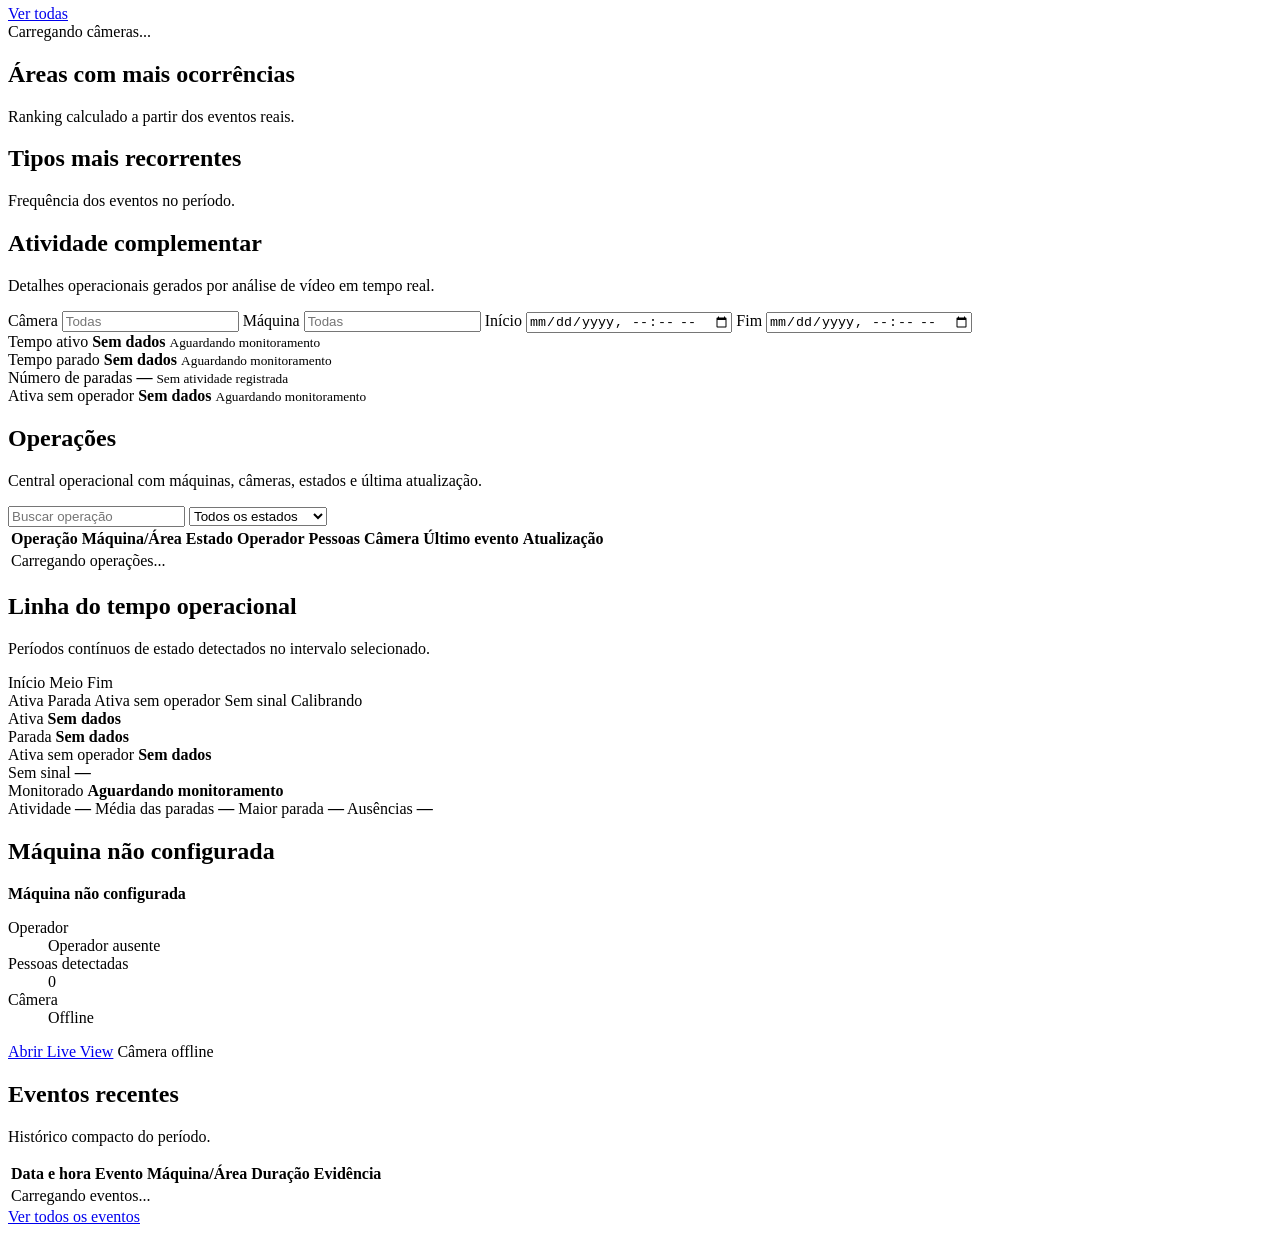
==== commit 4c9527d2: "feat: rebuild Campex operational core and Operations v0" ====
--- a/frontend/dashboard.html
+++ b/frontend/dashboard.html
@@ -30,26 +30,12 @@
         <span class="cx-workspace-arrow">⌄</span>
       </button>
       <nav class="cx-nav cx-nav-grouped" aria-label="Navegação principal">
-        <small>OPERAÇÃO</small>
-        <a class="active" href="/dashboard"><span class="cx-nav-icon" data-icon="home"></span>Home</a>
-        <a href="/overview"><span class="cx-nav-icon" data-icon="overview"></span>Visão geral</a>
-        <a href="/cameras"><span class="cx-nav-icon" data-icon="camera"></span>Câmeras</a>
-        <a href="/events"><span class="cx-nav-icon" data-icon="events"></span>Eventos</a>
+        <a class="active" aria-current="page" title="Operations" href="/operations-view"><span class="cx-nav-icon" data-icon="operations"></span>Operations</a>
+        <a href="/events"><span class="cx-nav-icon" data-icon="events"></span>Events</a>
+        <a href="/insights"><span class="cx-nav-icon" data-icon="insights"></span>Intelligence</a>
+        <a href="/live-view"><span class="cx-nav-icon" data-icon="camera"></span>Live</a>
         <hr />
-        <small>MONITORAMENTO</small>
-        <a href="/alerts"><span class="cx-nav-icon" data-icon="alert"></span>Alertas</a>
-        <a href="/evidence"><span class="cx-nav-icon" data-icon="evidence"></span>Evidências</a>
-        <a href="/rules"><span class="cx-nav-icon" data-icon="rules"></span>Regras</a>
-        <hr />
-        <small>INTELIGÊNCIA</small>
-        <a href="/reports"><span class="cx-nav-icon" data-icon="reports"></span>Relatórios</a>
-        <a href="/insights"><span class="cx-nav-icon" data-icon="insights"></span>Insights</a>
-        <a href="/history"><span class="cx-nav-icon" data-icon="history"></span>Histórico</a>
-        <hr />
-        <small>PLATAFORMA</small>
-        <a href="/integrations"><span class="cx-nav-icon" data-icon="integrations"></span>Integrações</a>
-        <a href="/users"><span class="cx-nav-icon" data-icon="users"></span>Usuários</a>
-        <a href="/settings/cameras"><span class="cx-nav-icon" data-icon="settings"></span>Configurações</a>
+        <a href="/settings/cameras"><span class="cx-nav-icon" data-icon="settings"></span>Setup</a>
       </nav>
       <div class="cx-account">
         <a href="/help" class="cx-footer-link"><span class="cx-nav-icon" data-icon="help"></span>Ajuda</a>
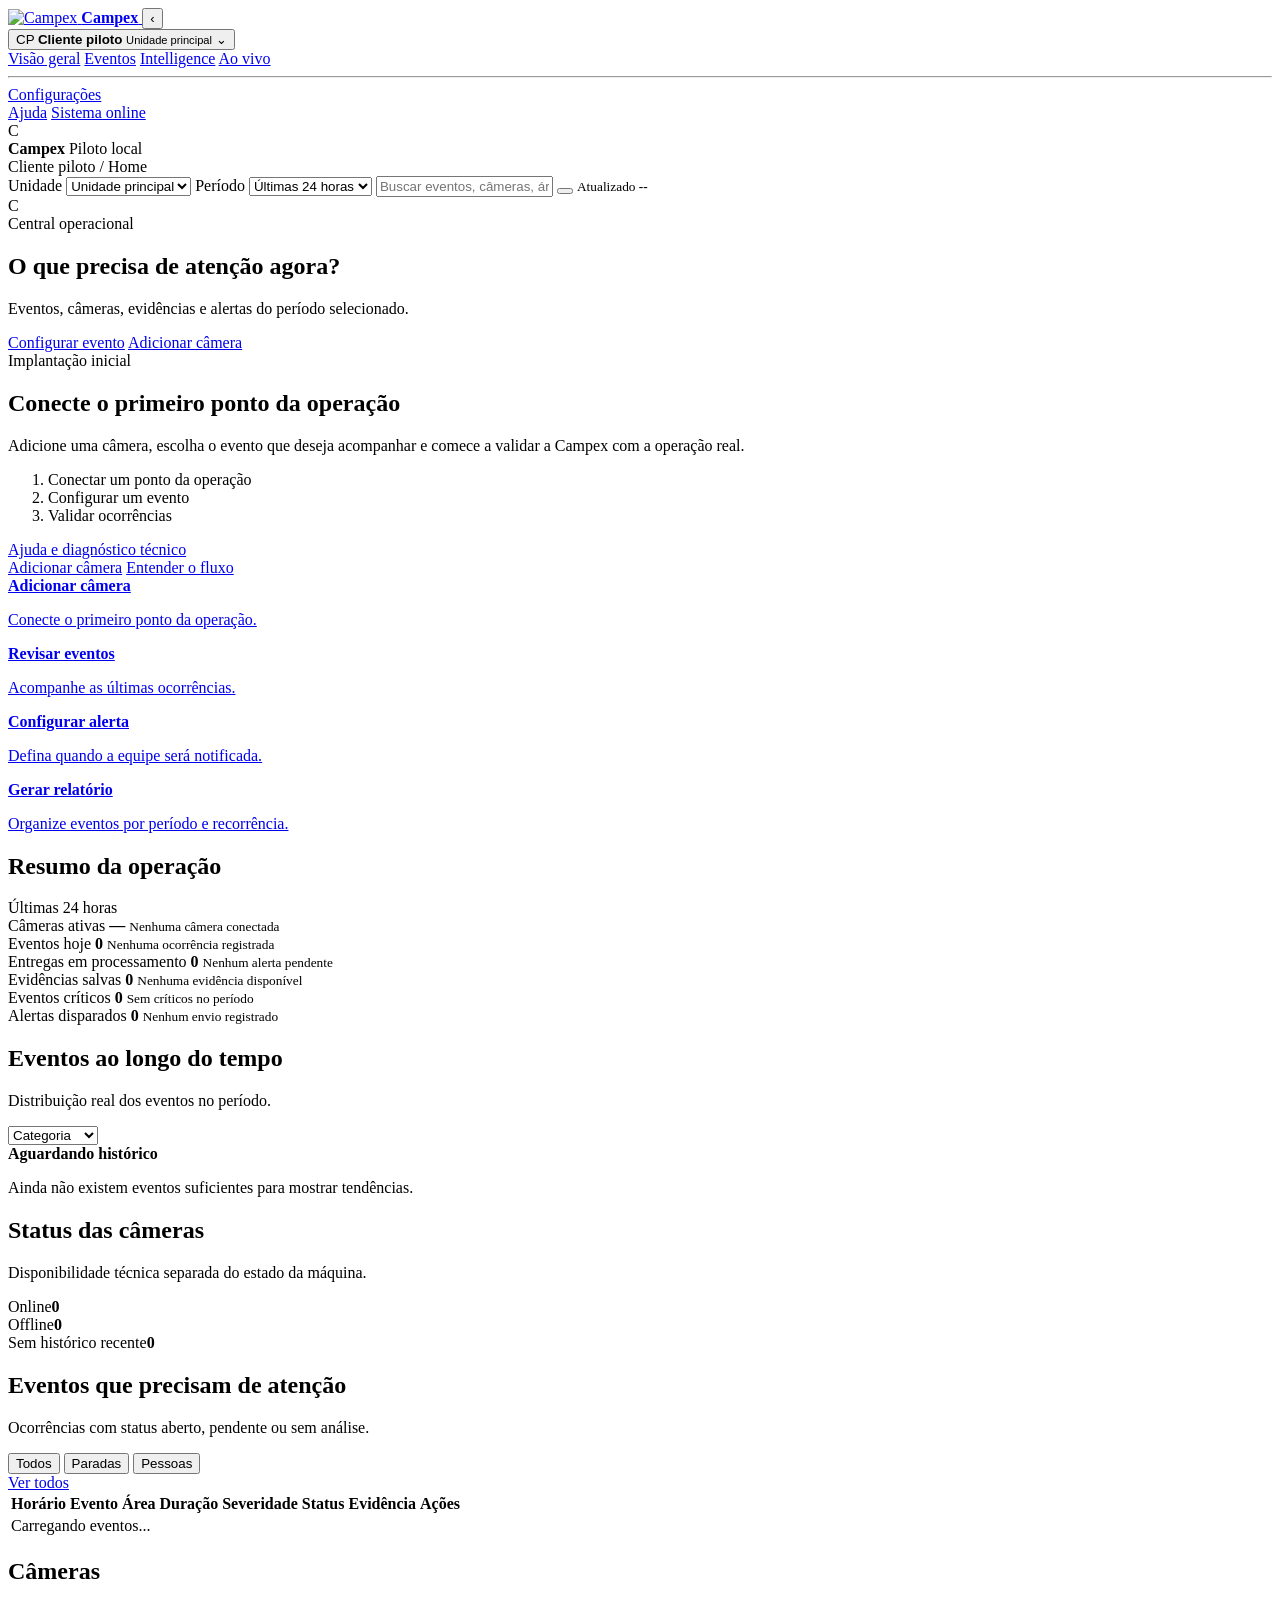
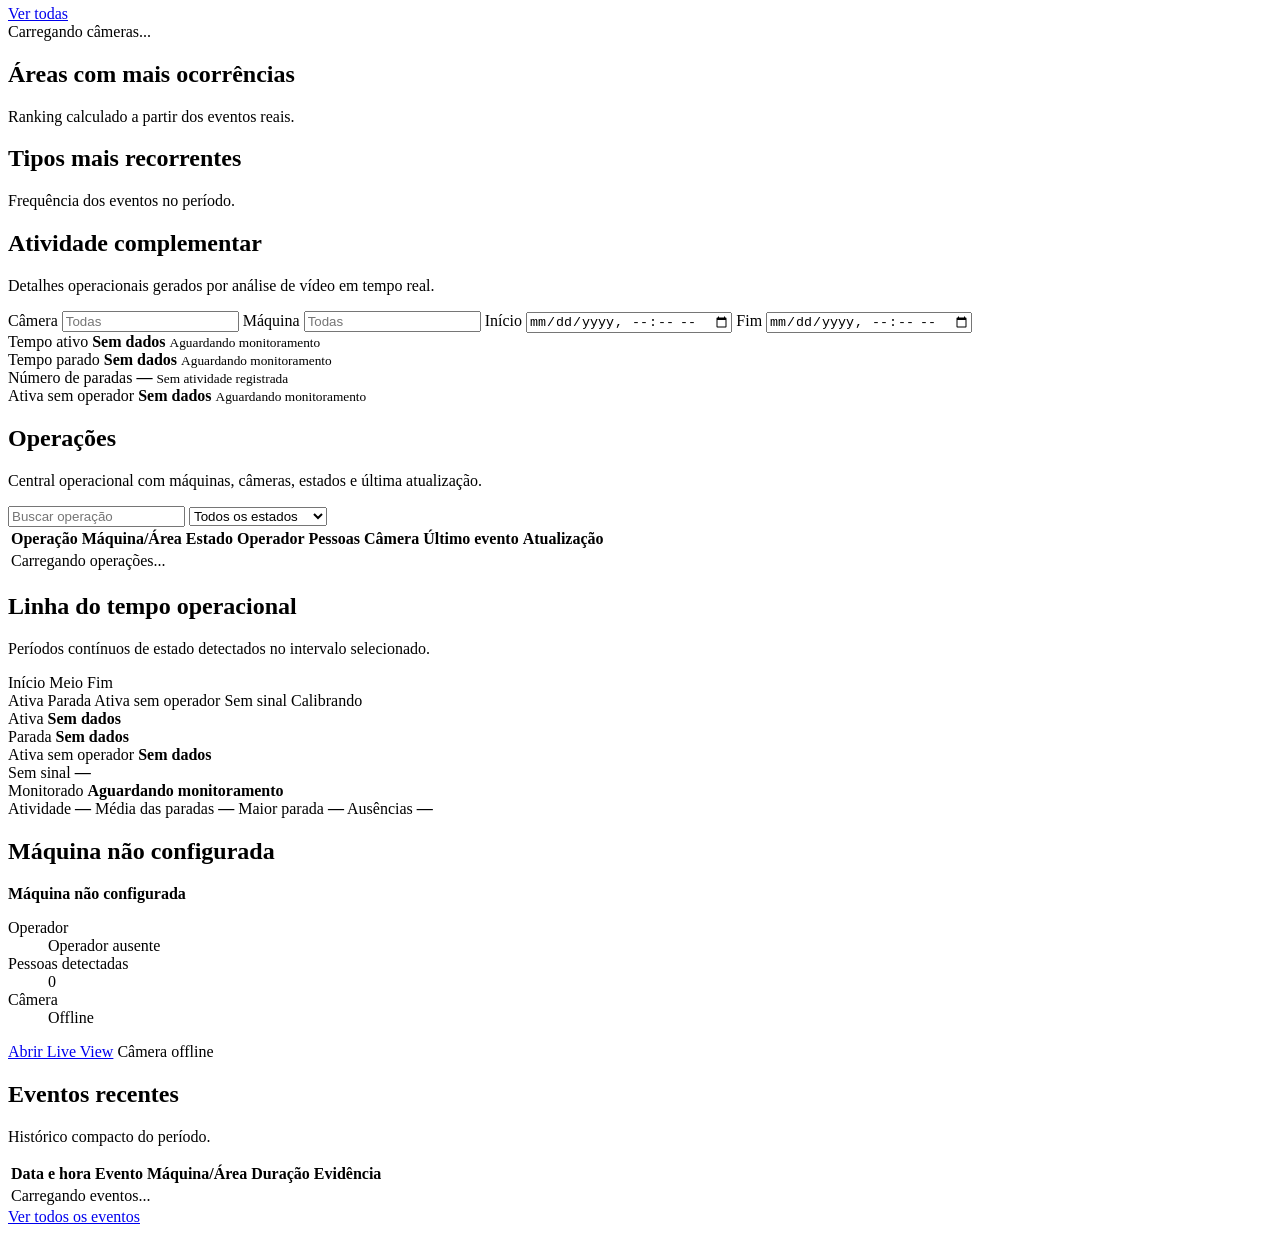
==== commit a2fe3e0d: "Finalize Campex enterprise edge pilot" ====
--- a/frontend/dashboard.html
+++ b/frontend/dashboard.html
@@ -30,12 +30,12 @@
         <span class="cx-workspace-arrow">⌄</span>
       </button>
       <nav class="cx-nav cx-nav-grouped" aria-label="Navegação principal">
-        <a class="active" aria-current="page" title="Operations" href="/operations-view"><span class="cx-nav-icon" data-icon="operations"></span>Operations</a>
-        <a href="/events"><span class="cx-nav-icon" data-icon="events"></span>Events</a>
+        <a class="active" aria-current="page" title="Visão geral" href="/operations-view"><span class="cx-nav-icon" data-icon="operations"></span>Visão geral</a>
+        <a href="/events"><span class="cx-nav-icon" data-icon="events"></span>Eventos</a>
         <a href="/insights"><span class="cx-nav-icon" data-icon="insights"></span>Intelligence</a>
-        <a href="/live-view"><span class="cx-nav-icon" data-icon="camera"></span>Live</a>
+        <a href="/live-grid"><span class="cx-nav-icon" data-icon="camera"></span>Ao vivo</a>
         <hr />
-        <a href="/settings/cameras"><span class="cx-nav-icon" data-icon="settings"></span>Setup</a>
+        <a href="/settings/cameras"><span class="cx-nav-icon" data-icon="settings"></span>Configurações</a>
       </nav>
       <div class="cx-account">
         <a href="/help" class="cx-footer-link"><span class="cx-nav-icon" data-icon="help"></span>Ajuda</a>
@@ -70,7 +70,7 @@
           </label>
           <input class="cx-top-search" placeholder="Buscar eventos, câmeras, áreas ou evidências" />
           <button class="cx-icon-button" type="button" aria-label="Notificações"><span class="cx-nav-icon" data-icon="alert"></span></button>
-          <small id="dashboardSyncState" class="cx-sync-state"><span id="dashboardSyncLabel">Atualizado</span> <strong id="dashboardUpdated">--</strong> <a id="dashboardLoginAction" href="/settings/cameras#login" hidden>Entrar</a></small>
+          <small id="dashboardSyncState" class="cx-sync-state"><span id="dashboardSyncLabel">Atualizado</span> <strong id="dashboardUpdated">--</strong> <a id="dashboardLoginAction" href="/login?next=%2Foperations-view" hidden>Entrar</a></small>
           <div class="cx-top-avatar">C</div>
         </div>
       </header>
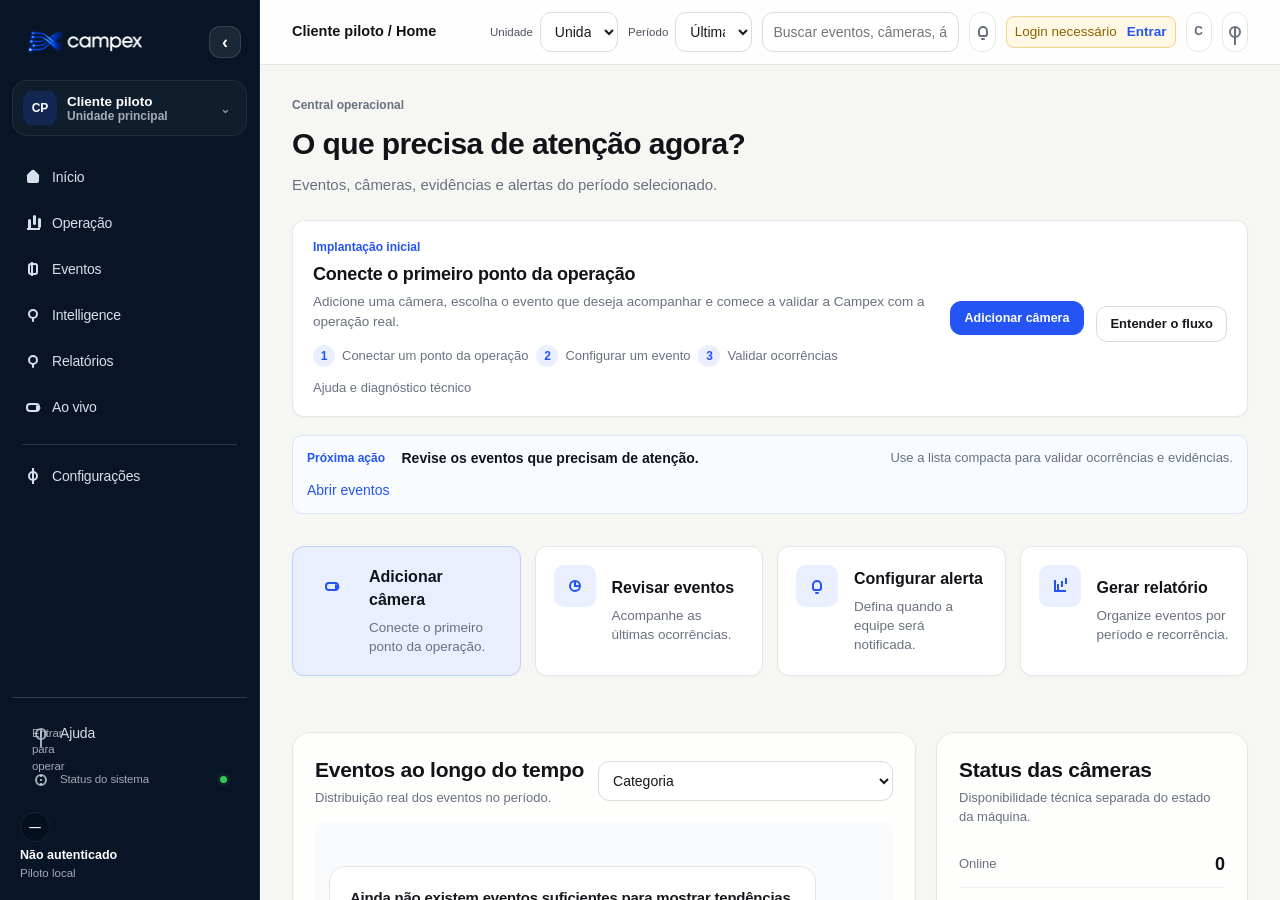
==== commit 2a76e840: "feat: atualiza desenvolvimento do CAMPEX" ====
--- a/frontend/dashboard.html
+++ b/frontend/dashboard.html
@@ -4,19 +4,20 @@
     <meta charset="utf-8" />
     <meta name="viewport" content="width=device-width, initial-scale=1" />
     <title>Campex Operations</title>
+    <script>document.write('<base href="'+((location.protocol==='file:'||location.pathname.endsWith('.html')||location.pathname.startsWith('/static/')||/(^|\/)(operation\/)?frontend\/?$/.test(location.pathname))?'./':'/static/')+'">');</script>
     <link rel="preconnect" href="https://fonts.googleapis.com" />
     <link rel="preconnect" href="https://fonts.gstatic.com" crossorigin />
     <link
       href="https://fonts.googleapis.com/css2?family=Inter:wght@400;500;600&display=swap"
       rel="stylesheet"
     />
-    <link rel="stylesheet" href="/static/styles.css?v=campex-home-state-20260728b" />
+    <link rel="stylesheet" href="styles.css?v=campex-home-state-20260728b" onerror="this.onerror=null;this.href='styles.css'" />
   </head>
   <body class="campex-dashboard">
     <aside class="cx-sidebar">
       <div class="cx-sidebar-top">
         <a class="cx-logo" href="/dashboard" aria-label="Campex">
-          <img src="/static/campex-logo-oficial.png" alt="Campex" />
+          <img src="campex-logo-oficial.png" alt="Campex" onerror="this.onerror=null;this.src='campex-logo-oficial.png'" />
           <strong>Campex</strong>
         </a>
         <button class="cx-collapse" type="button" aria-label="Recolher sidebar">‹</button>
@@ -460,7 +461,7 @@
         </aside>
       </section>
     </main>
-    <script src="/static/shell.js"></script>
-    <script src="/static/operations-dashboard.js"></script>
+    <script src="shell.js" onerror="this.onerror=null;this.src='shell.js'"></script>
+    <script src="operations-dashboard.js" onerror="this.onerror=null;this.src='operations-dashboard.js'"></script>
   </body>
 </html>
--- a/frontend/styles.css
+++ b/frontend/styles.css
@@ -0,0 +1,14661 @@
+@import url("https://fonts.googleapis.com/css2?family=Geist:wght@400;500;600;700&display=swap");
+
+* {
+  box-sizing: border-box;
+}
+
+body {
+  margin: 0;
+  background: #f4f6f8;
+  color: #1f2933;
+  font-family: "Inter", ui-sans-serif, system-ui, -apple-system, "Segoe UI", sans-serif;
+}
+
+.shell {
+  max-width: 1120px;
+  margin: 0 auto;
+  padding: 24px;
+}
+
+.live-shell {
+  max-width: 1280px;
+}
+
+.panel {
+  background: #ffffff;
+  border: 1px solid #d9e2ec;
+  border-radius: 8px;
+  padding: 20px;
+  margin-bottom: 16px;
+}
+
+.header {
+  display: flex;
+  justify-content: space-between;
+  gap: 14px;
+  align-items: flex-start;
+  margin-bottom: 18px;
+}
+
+h1,
+h2,
+p {
+  margin-top: 0;
+}
+
+h1 {
+  margin-bottom: 4px;
+  font-size: 28px;
+}
+
+h2 {
+  font-size: 18px;
+}
+
+.badge {
+  display: inline-block;
+  padding: 6px 10px;
+  border-radius: 999px;
+  background: #e0f2fe;
+  color: #075985;
+  font-size: 13px;
+}
+
+.badge.offline {
+  background: #fee2e2;
+  color: #991b1b;
+}
+
+.form {
+  display: grid;
+  gap: 14px;
+}
+
+.compact-form {
+  margin-bottom: 18px;
+  padding-bottom: 14px;
+  border-bottom: 1px solid #d9e2ec;
+}
+
+.grid {
+  display: grid;
+  grid-template-columns: repeat(3, minmax(0, 1fr));
+  gap: 14px;
+}
+
+label {
+  display: grid;
+  gap: 6px;
+  font-size: 13px;
+  font-weight: 700;
+  color: #334e68;
+}
+
+input,
+select {
+  width: 100%;
+  min-height: 40px;
+  border: 1px solid #bcccdc;
+  border-radius: 6px;
+  padding: 8px 10px;
+  font: inherit;
+  font-weight: 400;
+}
+
+.separator {
+  color: #627d98;
+  font-size: 13px;
+  border-top: 1px solid #d9e2ec;
+  padding-top: 12px;
+}
+
+.actions {
+  display: flex;
+  gap: 10px;
+  flex-wrap: wrap;
+}
+
+button {
+  min-height: 40px;
+  border: 0;
+  border-radius: 6px;
+  padding: 0 14px;
+  background: #1266f1;
+  color: #ffffff;
+  font-weight: 700;
+  cursor: pointer;
+}
+
+button[type="button"] {
+  background: #334e68;
+}
+
+.button-link {
+  display: inline-flex;
+  min-height: 40px;
+  align-items: center;
+  border-radius: 6px;
+  padding: 0 14px;
+  background: #1266f1;
+  color: #ffffff;
+  font-weight: 700;
+  text-decoration: none;
+}
+
+.result,
+.camera-card {
+  border: 1px solid #d9e2ec;
+  border-radius: 8px;
+  padding: 12px;
+  background: #f8fafc;
+  white-space: pre-wrap;
+}
+
+.result.online {
+  border-color: #16a34a;
+  background: #f0fdf4;
+}
+
+.result.offline {
+  border-color: #dc2626;
+  background: #fef2f2;
+}
+
+.muted {
+  color: #627d98;
+}
+
+.camera-list {
+  display: grid;
+  gap: 10px;
+}
+
+.camera-card strong {
+  display: block;
+  margin-bottom: 4px;
+}
+
+.status-dot {
+  display: inline-block;
+  width: 8px;
+  height: 8px;
+  border-radius: 50%;
+  margin-right: 6px;
+  background: #dc2626;
+}
+
+.status-dot.online {
+  background: #16a34a;
+}
+
+.status-dot.offline {
+  background: #dc2626;
+}
+
+.camera-actions {
+  display: flex;
+  gap: 8px;
+  flex-wrap: wrap;
+  margin-top: 10px;
+}
+
+.camera-actions button {
+  min-height: 34px;
+}
+
+.viewer-header {
+  display: flex;
+  justify-content: space-between;
+  gap: 14px;
+  align-items: flex-start;
+}
+
+.viewer-stage {
+  position: relative;
+  display: grid;
+  place-items: center;
+  min-height: 280px;
+  border: 1px solid #bcccdc;
+  border-radius: 8px;
+  background: #111827;
+  color: #ffffff;
+  overflow: hidden;
+}
+
+.viewer-stage img {
+  display: none;
+  width: 100%;
+  height: 100%;
+  max-height: 520px;
+  object-fit: contain;
+}
+
+#areaCanvas {
+  position: absolute;
+  inset: 0;
+  width: 100%;
+  height: 100%;
+  pointer-events: none;
+}
+
+#liveViewCanvas {
+  position: absolute;
+  left: 0;
+  top: 0;
+  width: 100%;
+  height: 100%;
+  pointer-events: none;
+  z-index: 3;
+}
+
+.drawing #areaCanvas,
+.drawing #liveViewCanvas {
+  pointer-events: auto;
+  cursor: crosshair;
+}
+
+.live-view-stage.drawing {
+  outline: 2px solid var(--campex-blue, #2454f4);
+  outline-offset: 3px;
+}
+
+.draw-toolbar {
+  display: flex;
+  align-items: center;
+  gap: 10px;
+  margin-top: 10px;
+  padding: 10px;
+  border: 1px solid var(--campex-border, #e3e6eb);
+  border-radius: 10px;
+  background: #ffffff;
+  color: var(--campex-text, #111318);
+}
+
+.draw-toolbar[hidden] {
+  display: none;
+}
+
+.draw-toolbar strong {
+  font-size: 14px;
+  font-weight: 600;
+}
+
+.draw-toolbar span {
+  flex: 1;
+  color: var(--campex-muted, #697180);
+  font-size: 13px;
+}
+
+.viewer-actions button.active {
+  border-color: var(--campex-blue, #2454f4) !important;
+  background: var(--campex-blue-soft, #e9efff) !important;
+  color: var(--campex-blue, #2454f4) !important;
+}
+
+.viewer-stage.online img {
+  display: block;
+}
+
+.viewer-stage.online #viewerMessage {
+  display: none;
+}
+
+.viewer-stage.online #liveViewMessage {
+  display: none;
+}
+
+.live-view-page {
+  min-height: calc(100vh - 48px);
+}
+
+.live-view-stage {
+  min-height: 68vh;
+  isolation: isolate;
+}
+
+.live-view-stage img {
+  max-height: 78vh;
+}
+
+.viewer-meta {
+  display: flex;
+  gap: 14px;
+  flex-wrap: wrap;
+  margin-top: 10px;
+  color: #334e68;
+  font-size: 14px;
+}
+
+.viewer-actions {
+  margin-top: 12px;
+}
+
+.area-list,
+.event-list,
+.alert-list,
+.recipient-list,
+.delivery-list {
+  display: grid;
+  gap: 8px;
+  margin-top: 12px;
+}
+
+.area-card,
+.event-card,
+.alert-card,
+.recipient-card,
+.delivery-card {
+  border: 1px solid #d9e2ec;
+  border-radius: 8px;
+  padding: 10px;
+  background: #f8fafc;
+}
+
+.area-card .actions,
+.event-card .actions,
+.alert-card .actions,
+.recipient-card .actions,
+.delivery-card .actions {
+  margin-top: 8px;
+}
+
+.operations-cards {
+  display: grid;
+  grid-template-columns: repeat(4, minmax(0, 1fr));
+  gap: 12px;
+}
+
+.metric-card {
+  margin-bottom: 0;
+}
+
+.metric-card span,
+.operations-status span {
+  display: block;
+  color: #627d98;
+  font-size: 13px;
+  margin-bottom: 6px;
+}
+
+.metric-card strong {
+  font-size: 24px;
+}
+
+.operations-status {
+  display: grid;
+  grid-template-columns: repeat(4, minmax(0, 1fr));
+  gap: 12px;
+}
+
+.operations-status div {
+  border: 1px solid #d9e2ec;
+  border-radius: 8px;
+  padding: 12px;
+  background: #f8fafc;
+}
+
+.timeline {
+  display: grid;
+  gap: 10px;
+}
+
+.timeline-row {
+  display: grid;
+  grid-template-columns: 150px minmax(0, 1fr) 90px;
+  gap: 10px;
+  align-items: center;
+}
+
+.timeline-track {
+  height: 18px;
+  border-radius: 999px;
+  background: #e5e7eb;
+  overflow: hidden;
+}
+
+.timeline-bar {
+  height: 100%;
+  border-radius: 999px;
+}
+
+.timeline-bar.active {
+  background: #16a34a;
+}
+
+.timeline-bar.stopped,
+.timeline-bar.offline {
+  background: #dc2626;
+}
+
+.timeline-bar.warning {
+  background: #f59e0b;
+}
+
+.timeline-bar.neutral {
+  background: #64748b;
+}
+
+@media (max-width: 800px) {
+  .operations-cards,
+  .operations-status,
+  .grid {
+    grid-template-columns: 1fr;
+  }
+
+  .timeline-row {
+    grid-template-columns: 1fr;
+  }
+}
+
+/* ==========================================================================
+   Campex Operations — application shell (dashboard, live view, settings)
+   ========================================================================== */
+
+.campex-dashboard {
+  --bg: #0a0a0b;
+  --surface: rgba(255, 255, 255, 0.03);
+  --surface-strong: rgba(255, 255, 255, 0.055);
+  --border: rgba(255, 255, 255, 0.09);
+  --border-soft: rgba(255, 255, 255, 0.06);
+  --text: #f2f3f5;
+  --text-secondary: rgba(242, 243, 245, 0.62);
+  --text-tertiary: rgba(242, 243, 245, 0.40);
+  --accent: #2f7dff;
+  --accent-strong: #4c8dff;
+  --accent-soft: rgba(47, 125, 255, 0.13);
+  --accent-text: #8fb8ff;
+  --success: #22c55e;
+  --success-soft: rgba(34, 197, 94, 0.12);
+  --danger: #ef4444;
+  --danger-soft: rgba(239, 68, 68, 0.12);
+  --warning: #f59e0b;
+  --warning-soft: rgba(245, 158, 11, 0.12);
+  --neutral: rgba(255, 255, 255, 0.30);
+
+  display: grid;
+  grid-template-columns: 220px minmax(0, 1fr);
+  min-height: 100vh;
+  background:
+    radial-gradient(circle at 18% -8%, rgba(47, 125, 255, 0.05), transparent 42%),
+    var(--bg);
+  color: var(--text);
+  font-family: "Inter", ui-sans-serif, system-ui, -apple-system, "Segoe UI", sans-serif;
+  font-weight: 400;
+  font-size: 14px;
+  line-height: 1.5;
+  letter-spacing: -0.006em;
+}
+
+.campex-dashboard h1,
+.campex-dashboard h2,
+.campex-dashboard h3 {
+  font-family: inherit;
+  letter-spacing: -0.012em;
+}
+
+/* Sidebar */
+
+.cx-sidebar {
+  position: sticky;
+  top: 0;
+  z-index: 2;
+  display: flex;
+  flex-direction: column;
+  height: 100vh;
+  padding: 26px 16px;
+  background: rgba(255, 255, 255, 0.015);
+  border-right: 1px solid var(--border-soft);
+}
+
+.cx-logo {
+  display: block;
+}
+
+.cx-logo img {
+  display: block;
+  width: 128px;
+  height: auto;
+}
+
+.cx-nav {
+  display: grid;
+  gap: 2px;
+  margin-top: 36px;
+}
+
+.cx-nav a {
+  display: flex;
+  align-items: center;
+  gap: 10px;
+  min-height: 36px;
+  border-radius: 7px;
+  padding: 0 11px;
+  color: var(--text-secondary);
+  font-size: 13.5px;
+  font-weight: 500;
+  text-decoration: none;
+  transition: background-color 0.15s ease, color 0.15s ease;
+}
+
+.cx-nav a span {
+  display: none;
+}
+
+.cx-nav a:hover {
+  background: var(--surface-strong);
+  color: var(--text);
+}
+
+.cx-nav a.active {
+  background: var(--accent-soft);
+  color: var(--text);
+}
+
+.cx-account {
+  display: flex;
+  align-items: center;
+  gap: 10px;
+  margin-top: auto;
+  border-radius: 8px;
+  padding: 9px 10px;
+  background: var(--surface);
+}
+
+.cx-avatar {
+  display: grid;
+  flex-shrink: 0;
+  width: 30px;
+  height: 30px;
+  place-items: center;
+  border-radius: 999px;
+  background: var(--accent-soft);
+  color: var(--accent-text);
+  font-size: 11.5px;
+  font-weight: 600;
+}
+
+.cx-account strong,
+.cx-account span {
+  display: block;
+}
+
+.cx-account strong {
+  font-size: 12.5px;
+  font-weight: 500;
+  color: var(--text);
+}
+
+.cx-account span {
+  margin-top: 1px;
+  color: var(--text-tertiary);
+  font-size: 11.5px;
+}
+
+/* Inputs, selects, buttons */
+
+.campex-dashboard select,
+.campex-dashboard input {
+  min-height: 34px;
+  border: 1px solid var(--border);
+  border-radius: 7px;
+  background: var(--surface-strong);
+  color: var(--text);
+  font: inherit;
+  font-size: 13px;
+  font-weight: 400;
+  padding: 0 10px;
+  outline: none;
+  transition: border-color 0.15s ease, box-shadow 0.15s ease;
+}
+
+.campex-dashboard select:focus,
+.campex-dashboard input:focus {
+  border-color: var(--accent);
+  box-shadow: 0 0 0 3px var(--accent-soft);
+}
+
+.campex-dashboard .cx-nav,
+.campex-dashboard .cx-header-tools,
+.campex-dashboard .cx-filters {
+  font-family: inherit;
+}
+
+/* Header */
+
+.cx-main {
+  padding: 26px 30px 40px;
+  max-width: 1360px;
+}
+
+.cx-header {
+  display: flex;
+  align-items: flex-end;
+  justify-content: space-between;
+  gap: 18px;
+}
+
+.campex-dashboard .cx-topbar {
+  min-height: 64px;
+  align-items: center;
+  gap: 18px;
+  padding-block: 10px;
+}
+
+.cx-header-breadcrumb {
+  min-width: 180px;
+  color: var(--campex-text);
+  font-size: 14.5px;
+  font-weight: 600;
+  white-space: nowrap;
+}
+
+.cx-header p,
+.cx-kicker {
+  margin: 0 0 5px;
+  color: var(--text-tertiary);
+  font-size: 11px;
+  font-weight: 500;
+  text-transform: uppercase;
+  letter-spacing: 0.07em;
+}
+
+.cx-header h1 {
+  margin: 0;
+  color: var(--text);
+  font-size: 21px;
+  font-weight: 600;
+}
+
+.cx-header-tools {
+  display: flex;
+  align-items: center;
+  gap: 10px;
+  flex-wrap: nowrap;
+  min-width: 0;
+}
+
+.cx-header-tools label,
+.cx-filters label {
+  display: inline-flex;
+  align-items: center;
+  gap: 7px;
+  color: var(--text-tertiary);
+  font-size: 11.5px;
+  font-weight: 500;
+  white-space: nowrap;
+}
+
+.cx-header-tools select {
+  max-width: 164px;
+}
+
+.cx-header-tools .cx-top-search {
+  width: min(220px, 18vw);
+}
+
+.cx-header-tools small {
+  color: var(--text-tertiary);
+  font-size: 12px;
+  font-weight: 400;
+}
+
+.cx-sync-state {
+  display: inline-flex;
+  min-height: 32px;
+  align-items: center;
+  gap: 5px;
+  border: 1px solid transparent;
+  border-radius: 8px;
+  padding: 0 8px;
+  white-space: nowrap;
+}
+
+.cx-sync-state.auth-required {
+  border-color: #f3d38a;
+  background: #fff8e5;
+  color: #8a6200;
+}
+
+.cx-sync-state.error {
+  border-color: #f1b6b6;
+  background: #fff0f0;
+  color: #9f1d1d;
+}
+
+.cx-sync-state a {
+  color: var(--campex-blue);
+  font-weight: 600;
+  text-decoration: none;
+}
+
+.cx-header-tools small strong {
+  color: var(--text-secondary);
+  font-weight: 500;
+}
+
+.cx-live-dot {
+  display: inline-flex;
+  min-height: 32px;
+  align-items: center;
+  gap: 7px;
+  border-radius: 7px;
+  padding: 0 11px;
+  background: var(--success-soft);
+  color: #8fe3ac;
+  font-size: 12.5px;
+  font-weight: 500;
+}
+
+.cx-live-dot i {
+  width: 6px;
+  height: 6px;
+  border-radius: 999px;
+  background: var(--success);
+}
+
+.cx-page-title {
+  display: flex;
+  justify-content: space-between;
+  gap: 18px;
+  align-items: end;
+  margin-top: 26px;
+}
+
+.cx-page-title h2 {
+  margin: 0;
+  color: var(--text);
+  font-size: 22px;
+  font-weight: 600;
+}
+
+.cx-page-title p {
+  margin: 5px 0 0;
+  color: var(--text-tertiary);
+  font-size: 13px;
+  font-weight: 400;
+}
+
+.cx-filters {
+  display: grid;
+  grid-template-columns: repeat(4, minmax(120px, 168px));
+  gap: 8px;
+}
+
+/* KPI row */
+
+.cx-kpi-row {
+  display: grid;
+  grid-template-columns: repeat(4, minmax(0, 1fr));
+  gap: 12px;
+  margin-top: 20px;
+}
+
+.cx-kpi-row article {
+  min-height: 108px;
+  border-radius: 10px;
+  padding: 16px 18px;
+  background: var(--surface);
+  border: 1px solid var(--border-soft);
+}
+
+.cx-kpi-icon {
+  width: 7px;
+  height: 7px;
+  margin-bottom: 12px;
+  border-radius: 999px;
+  background: var(--accent);
+}
+
+.cx-kpi-icon.active {
+  background: var(--success);
+}
+
+.cx-kpi-icon.stopped {
+  background: var(--danger);
+}
+
+.cx-kpi-icon.warning {
+  background: var(--warning);
+}
+
+.cx-kpi-icon.stops {
+  background: var(--neutral);
+}
+
+.cx-kpi-row span,
+.cx-kpi-row small {
+  display: block;
+  color: var(--text-tertiary);
+  font-size: 12.5px;
+  font-weight: 500;
+}
+
+.cx-kpi-row small {
+  margin-top: 6px;
+  font-weight: 400;
+}
+
+.cx-kpi-row strong {
+  display: block;
+  margin: 8px 0 2px;
+  color: var(--text);
+  font-size: 25px;
+  font-weight: 600;
+  letter-spacing: -0.015em;
+}
+
+/* Dashboard grid + panels */
+
+.cx-dashboard-grid {
+  display: grid;
+  grid-template-columns: minmax(0, 1.55fr) minmax(300px, 0.65fr);
+  gap: 14px;
+  margin-top: 14px;
+}
+
+.cx-panel,
+.cx-status-card {
+  border-radius: 10px;
+  padding: 18px;
+  background: var(--surface);
+  border: 1px solid var(--border-soft);
+}
+
+.cx-panel-head {
+  display: flex;
+  justify-content: space-between;
+  gap: 14px;
+}
+
+.cx-panel-head h2 {
+  margin: 0;
+  color: var(--text);
+  font-size: 14.5px;
+  font-weight: 500;
+}
+
+.cx-panel-head p {
+  margin: 4px 0 0;
+  color: var(--text-tertiary);
+  font-size: 12.5px;
+  font-weight: 400;
+}
+
+.cx-side-column {
+  display: grid;
+  gap: 14px;
+}
+
+/* Timeline */
+
+.cx-timeline-hours {
+  display: flex;
+  justify-content: space-between;
+  margin: 20px 1px 8px;
+  color: var(--text-tertiary);
+  font-size: 11.5px;
+  font-weight: 500;
+}
+
+.timeline-strip {
+  display: flex;
+  width: 100%;
+  height: 26px;
+  overflow: hidden;
+  border-radius: 6px;
+  background: var(--surface-strong);
+}
+
+.timeline-segment {
+  min-width: 3px;
+  height: 100%;
+}
+
+.timeline-segment.active {
+  background: var(--success);
+}
+
+.timeline-segment.stopped,
+.timeline-segment.offline {
+  background: var(--danger);
+}
+
+.timeline-segment.warning {
+  background: var(--warning);
+}
+
+.timeline-segment.neutral {
+  background: var(--neutral);
+}
+
+.timeline-legend {
+  display: flex;
+  gap: 14px;
+  flex-wrap: wrap;
+  margin: 14px 0;
+  color: var(--text-tertiary);
+  font-size: 12px;
+  font-weight: 500;
+}
+
+.timeline-legend.compact {
+  margin: 12px 0;
+}
+
+.timeline-legend span::before {
+  content: "";
+  display: inline-block;
+  width: 6px;
+  height: 6px;
+  border-radius: 999px;
+  margin-right: 6px;
+}
+
+.timeline-legend .active::before {
+  background: var(--success);
+}
+
+.timeline-legend .stopped::before,
+.timeline-legend .offline::before {
+  background: var(--danger);
+}
+
+.timeline-legend .warning::before {
+  background: var(--warning);
+}
+
+.timeline-legend .neutral::before {
+  background: var(--neutral);
+}
+
+.empty-dark {
+  border: 1px dashed var(--border);
+  border-radius: 8px;
+  padding: 16px;
+  color: var(--text-tertiary);
+  font-size: 13px;
+  background: var(--surface);
+}
+
+/* Period breakdown / donut */
+
+.cx-period-breakdown {
+  display: grid;
+  grid-template-columns: 108px minmax(0, 1fr);
+  gap: 18px;
+  align-items: center;
+  margin-top: 18px;
+  padding-top: 18px;
+  border-top: 1px solid var(--border-soft);
+}
+
+.cx-donut {
+  width: 100px;
+  height: 100px;
+  border-radius: 999px;
+  background:
+    radial-gradient(circle, var(--bg) 0 54%, transparent 55%),
+    conic-gradient(
+      var(--success) 0 var(--active-deg, 0deg),
+      var(--danger) var(--active-deg, 0deg) calc(var(--active-deg, 0deg) + var(--stopped-deg, 0deg)),
+      var(--warning) calc(var(--active-deg, 0deg) + var(--stopped-deg, 0deg)) calc(var(--active-deg, 0deg) + var(--stopped-deg, 0deg) + var(--warning-deg, 0deg)),
+      rgba(255, 255, 255, 0.08) 0
+    );
+}
+
+.cx-breakdown-list {
+  display: grid;
+  gap: 7px;
+}
+
+.cx-breakdown-list div,
+.cx-secondary-summary span {
+  display: flex;
+  justify-content: space-between;
+  gap: 12px;
+  color: var(--text-secondary);
+  font-size: 12.5px;
+  font-weight: 400;
+}
+
+.cx-breakdown-list span {
+  width: 7px;
+  height: 7px;
+  border-radius: 999px;
+  margin-top: 5px;
+}
+
+.cx-breakdown-list .active {
+  background: var(--success);
+}
+
+.cx-breakdown-list .stopped {
+  background: var(--danger);
+}
+
+.cx-breakdown-list .warning {
+  background: var(--warning);
+}
+
+.cx-breakdown-list .offline {
+  background: var(--neutral);
+}
+
+.cx-breakdown-list .neutral {
+  background: var(--accent);
+}
+
+.cx-breakdown-list strong,
+.cx-secondary-summary strong {
+  color: var(--text);
+  font-weight: 500;
+}
+
+.cx-secondary-summary {
+  grid-column: 1 / -1;
+  display: grid;
+  grid-template-columns: repeat(4, minmax(0, 1fr));
+  gap: 8px 18px;
+}
+
+/* Status card */
+
+.cx-status-card h2 {
+  margin: 8px 0 12px;
+  color: var(--text);
+  font-size: 19px;
+  font-weight: 600;
+}
+
+.cx-state {
+  display: inline-flex;
+  border-radius: 7px;
+  padding: 7px 10px;
+  background: var(--warning-soft);
+  color: #f4c775;
+  font-size: 12.5px;
+  font-weight: 500;
+}
+
+.cx-status-card dl {
+  display: grid;
+  gap: 11px;
+  margin: 20px 0;
+}
+
+.cx-status-card dl div {
+  display: flex;
+  justify-content: space-between;
+  gap: 12px;
+  padding-bottom: 11px;
+  border-bottom: 1px solid var(--border-soft);
+}
+
+.cx-status-card dt {
+  color: var(--text-tertiary);
+  font-weight: 400;
+  font-size: 13px;
+}
+
+.cx-status-card dd {
+  margin: 0;
+  color: var(--text);
+  font-weight: 500;
+  font-size: 13px;
+}
+
+.cx-primary-action {
+  display: inline-flex;
+  min-height: 36px;
+  align-items: center;
+  justify-content: center;
+  border-radius: 7px;
+  padding: 0 14px;
+  background: var(--accent);
+  color: #ffffff;
+  font-size: 13px;
+  font-weight: 500;
+  text-decoration: none;
+}
+
+.cx-camera-note {
+  display: block;
+  margin-top: 10px;
+  color: var(--text-tertiary);
+  font-size: 12px;
+}
+
+/* Events */
+
+.premium-events {
+  display: grid;
+  gap: 6px;
+}
+
+.premium-event {
+  position: relative;
+  display: grid;
+  grid-template-columns: 8px minmax(0, 1fr) auto auto;
+  gap: 10px;
+  align-items: center;
+  border-radius: 8px;
+  padding: 10px 12px;
+  background: var(--surface);
+  border: 1px solid var(--border-soft);
+}
+
+.premium-event > i {
+  width: 6px;
+  height: 6px;
+  border-radius: 999px;
+}
+
+.premium-event > i.active {
+  background: var(--success);
+}
+
+.premium-event > i.stopped {
+  background: var(--danger);
+}
+
+.premium-event > i.warning {
+  background: var(--warning);
+}
+
+.premium-event > i.offline {
+  background: var(--neutral);
+}
+
+.premium-event > i.neutral {
+  background: var(--accent);
+}
+
+.premium-event span {
+  color: var(--text-tertiary);
+  font-size: 11.5px;
+  font-weight: 400;
+}
+
+.premium-event strong {
+  color: var(--text);
+  font-size: 13px;
+  font-weight: 500;
+}
+
+.premium-event div:nth-child(3),
+.premium-event div:nth-child(4) {
+  color: var(--text-tertiary);
+  font-size: 12px;
+  font-weight: 400;
+}
+
+.snapshot-pill {
+  display: inline-flex;
+  border: 1px solid var(--border);
+  border-radius: 999px;
+  padding: 4px 9px;
+  color: var(--accent-text) !important;
+  font-size: 11.5px;
+  font-weight: 500;
+}
+
+.cx-all-events {
+  display: inline-flex;
+  margin-top: 12px;
+  color: var(--accent-text);
+  font-size: 12.5px;
+  font-weight: 500;
+  text-decoration: none;
+}
+
+/* Settings / live view pages (.app-content) */
+
+.campex-dashboard .app-content .panel {
+  border: 1px solid var(--border-soft);
+  border-radius: 10px;
+  background: var(--surface);
+  color: var(--text);
+}
+
+.campex-dashboard .app-content .panel h1,
+.campex-dashboard .app-content .panel h2 {
+  color: var(--text);
+}
+
+.campex-dashboard .app-content .panel h1 {
+  font-size: 21px;
+  font-weight: 600;
+}
+
+.campex-dashboard .app-content .panel h2 {
+  font-size: 15px;
+  font-weight: 500;
+}
+
+.campex-dashboard .app-content .muted,
+.campex-dashboard .app-content label,
+.campex-dashboard .app-content .viewer-meta {
+  color: var(--text-tertiary);
+}
+
+.campex-dashboard .app-content label {
+  font-size: 12px;
+  font-weight: 500;
+}
+
+.campex-dashboard .app-content .badge {
+  background: var(--accent-soft);
+  color: var(--accent-text);
+  font-weight: 500;
+}
+
+.campex-dashboard .app-content .badge.offline {
+  background: var(--danger-soft);
+  color: #fca5a5;
+}
+
+.campex-dashboard .app-content .result,
+.campex-dashboard .app-content .camera-card,
+.campex-dashboard .app-content .area-card,
+.campex-dashboard .app-content .event-card,
+.campex-dashboard .app-content .recipient-card,
+.campex-dashboard .app-content .delivery-card {
+  border: 1px solid var(--border-soft);
+  border-radius: 9px;
+  background: var(--surface);
+  color: var(--text);
+}
+
+.campex-dashboard .app-content .result.online {
+  border-color: rgba(34, 197, 94, 0.30);
+  background: var(--success-soft);
+}
+
+.campex-dashboard .app-content .result.offline {
+  border-color: rgba(239, 68, 68, 0.30);
+  background: var(--danger-soft);
+}
+
+.campex-dashboard .app-content .alert-card {
+  border: 1px solid var(--border-soft);
+  border-radius: 9px;
+  background: var(--surface);
+  color: var(--text);
+}
+
+.campex-dashboard .app-content .alert-card.new {
+  border-color: rgba(245, 158, 11, 0.32);
+  background: var(--warning-soft);
+}
+
+.campex-dashboard .app-content .delivery-card.failed {
+  border-color: rgba(239, 68, 68, 0.30);
+  background: var(--danger-soft);
+}
+
+.campex-dashboard .app-content .delivery-card.sent {
+  border-color: rgba(34, 197, 94, 0.30);
+  background: var(--success-soft);
+}
+
+.campex-dashboard .app-content .incident-active {
+  border: 1px solid rgba(245, 158, 11, 0.32);
+  border-radius: 9px;
+  background: var(--warning-soft);
+  color: var(--text);
+}
+
+.campex-dashboard .app-content .viewer-stage {
+  border: 1px solid var(--border-soft);
+  background: #06070a;
+}
+
+.campex-dashboard .app-content button,
+.campex-dashboard .app-content .button-link {
+  background: var(--accent);
+  color: #ffffff;
+  font-weight: 500;
+  font-size: 13px;
+}
+
+.campex-dashboard .app-content button[type="button"] {
+  background: var(--surface-strong);
+  border: 1px solid var(--border);
+  color: var(--text);
+}
+
+.campex-dashboard .app-content .compact-form,
+.campex-dashboard .app-content .separator {
+  border-color: var(--border-soft);
+  color: var(--text-tertiary);
+}
+
+/* Responsive */
+
+@media (max-width: 1100px) {
+  .campex-dashboard {
+    grid-template-columns: 1fr;
+  }
+
+  .cx-sidebar {
+    position: static;
+    height: auto;
+    flex-direction: row;
+    align-items: center;
+    justify-content: space-between;
+  }
+
+  .cx-nav {
+    display: flex;
+    margin-top: 0;
+    overflow-x: auto;
+  }
+
+  .cx-account {
+    display: none;
+  }
+
+  .cx-dashboard-grid {
+    grid-template-columns: 1fr;
+  }
+
+  .cx-kpi-row {
+    grid-template-columns: repeat(2, minmax(0, 1fr));
+  }
+}
+
+@media (max-width: 720px) {
+  .cx-main {
+    padding: 18px 16px 32px;
+  }
+
+  .cx-header,
+  .cx-page-title {
+    align-items: start;
+    flex-direction: column;
+  }
+
+  .cx-filters,
+  .cx-kpi-row,
+  .cx-secondary-summary {
+    grid-template-columns: 1fr 1fr;
+  }
+
+  .cx-period-breakdown {
+    grid-template-columns: 1fr;
+  }
+
+  .premium-event {
+    grid-template-columns: 8px 1fr;
+  }
+
+  .premium-event div:nth-child(3),
+  .premium-event div:nth-child(4) {
+    grid-column: 2;
+  }
+}
+
+/* Internal pages */
+
+.workspace-tabs {
+  margin-top: 16px;
+}
+
+.cx-workspace-filters {
+  display: grid;
+  grid-template-columns: repeat(6, minmax(120px, 1fr));
+  gap: 10px;
+  margin-top: 12px;
+}
+
+.cx-workspace-filters label {
+  display: grid;
+  gap: 5px;
+  color: var(--campex-muted);
+  font-size: 12px;
+}
+
+.cx-home-mode .cx-header > div:first-child,
+.cx-home-mode .cx-page-title,
+.cx-home-mode .cx-header-tools > .cx-primary-action,
+.cx-home-mode .cx-workspace-filters,
+.cx-operations-mode .cx-header > div:first-child,
+.cx-operations-mode .cx-page-title,
+.cx-operations-mode .cx-header-tools > .cx-primary-action,
+.cx-operations-mode .cx-workspace-filters {
+  display: none;
+}
+
+.cx-home-mode .cx-work-cards,
+.cx-operations-mode .cx-work-cards {
+  display: block;
+  margin: 0 0 18px;
+}
+
+.cx-home-mode .cx-panel.cx-ops-hide-panel,
+.cx-operations-mode .cx-panel.cx-ops-hide-panel {
+  display: none;
+}
+
+.cx-home-page,
+.cx-home-layout,
+.cx-home-main-column,
+.cx-home-side-column,
+.cx-home-list {
+  display: grid;
+  gap: 18px;
+  min-width: 0;
+}
+
+.cx-home-page {
+  color: var(--campex-text);
+}
+
+.cx-home-header {
+  display: grid;
+  grid-template-columns: minmax(0, 1fr) minmax(220px, 300px);
+  gap: 24px;
+  align-items: end;
+  padding: 8px 0 6px;
+}
+
+.cx-home-header span,
+.cx-home-section-head span,
+.cx-home-metrics span,
+.cx-home-impact span {
+  display: block;
+  color: var(--campex-blue);
+  font-size: 12px;
+  font-weight: 600;
+}
+
+.cx-home-header h2 {
+  margin: 6px 0 0;
+  color: var(--campex-text);
+  font-size: clamp(30px, 4vw, 42px);
+  font-weight: 650;
+  letter-spacing: 0;
+  line-height: 1.04;
+}
+
+.cx-home-header p {
+  max-width: 760px;
+  margin: 12px 0 0;
+  color: var(--campex-muted);
+  font-size: 15px;
+}
+
+.cx-home-period {
+  padding: 16px 18px;
+  border-radius: 18px;
+  background: linear-gradient(145deg, #ffffff 0%, #f3f6fb 100%);
+  box-shadow: inset 0 0 0 1px rgba(17, 19, 24, 0.06);
+}
+
+.cx-home-period small,
+.cx-home-section-head small,
+.cx-home-metrics small,
+.cx-home-impact small,
+.cx-home-asset small,
+.cx-home-incident small {
+  display: block;
+  color: var(--campex-muted);
+  font-size: 12px;
+  font-weight: 500;
+}
+
+.cx-home-period strong {
+  display: block;
+  margin-top: 5px;
+  color: var(--campex-text);
+  font-size: 15px;
+  font-weight: 600;
+}
+
+.cx-home-section {
+  padding: 22px;
+  border-radius: 22px;
+  background: var(--campex-surface);
+  box-shadow: 0 1px 0 rgba(17, 19, 24, 0.05);
+}
+
+.cx-home-section-head {
+  display: flex;
+  justify-content: space-between;
+  gap: 14px;
+  align-items: center;
+  margin-bottom: 16px;
+}
+
+.cx-home-metrics {
+  display: grid;
+  grid-template-columns: repeat(4, minmax(0, 1fr));
+  gap: 14px;
+}
+
+.cx-home-metrics article,
+.cx-home-impact article {
+  min-width: 0;
+  padding: 14px 0 0;
+  border-top: 1px solid var(--campex-border);
+}
+
+.cx-home-metrics strong,
+.cx-home-impact strong {
+  display: block;
+  margin: 7px 0 4px;
+  color: var(--campex-text);
+  font-size: clamp(20px, 2.2vw, 30px);
+  font-weight: 650;
+  line-height: 1.1;
+  overflow-wrap: anywhere;
+}
+
+.cx-home-layout {
+  grid-template-columns: minmax(0, 1.45fr) minmax(340px, 0.82fr);
+  align-items: start;
+}
+
+.cx-home-attention-card,
+.cx-home-briefing,
+.cx-home-empty,
+.cx-home-asset,
+.cx-home-incident,
+.cx-home-quality {
+  border-radius: 16px;
+  background: #f7f8fa;
+}
+
+.cx-home-attention-card {
+  display: grid;
+  gap: 11px;
+  padding: 20px;
+}
+
+.cx-home-attention-card.critical {
+  background: #fff1f1;
+  box-shadow: inset 4px 0 0 var(--danger);
+}
+
+.cx-home-attention-card.normal {
+  background: #f0fbf4;
+  box-shadow: inset 4px 0 0 var(--success);
+}
+
+.cx-home-attention-card.unknown {
+  background: #f5f7fb;
+  box-shadow: inset 4px 0 0 var(--neutral);
+}
+
+.cx-home-attention-card strong,
+.cx-home-briefing strong,
+.cx-home-empty strong,
+.cx-home-asset strong,
+.cx-home-incident strong {
+  color: var(--campex-text);
+  font-size: 16px;
+  font-weight: 600;
+}
+
+.cx-home-attention-card p,
+.cx-home-briefing p,
+.cx-home-empty p,
+.cx-home-quality p {
+  margin: 0;
+  color: var(--campex-muted);
+}
+
+.cx-home-meta {
+  display: flex;
+  gap: 10px;
+  flex-wrap: wrap;
+  color: var(--campex-muted);
+  font-size: 12.5px;
+}
+
+.cx-home-activity-strip {
+  display: flex;
+  gap: 8px;
+  overflow: hidden;
+}
+
+.cx-home-activity-strip span {
+  display: grid;
+  min-width: 120px;
+  gap: 5px;
+  padding: 12px;
+  border-radius: 14px;
+  background: #f7f8fa;
+  color: var(--campex-text);
+  font-size: 12.5px;
+  font-weight: 600;
+}
+
+.cx-home-activity-strip i {
+  width: 9px;
+  height: 9px;
+  border-radius: 99px;
+  background: var(--neutral);
+}
+
+.cx-home-activity-strip .active i,
+.cx-home-activity-strip .present i,
+.cx-home-activity-strip .normal_activity i,
+.cx-home-activity-strip .online i {
+  background: var(--success);
+}
+
+.cx-home-activity-strip .stopped i,
+.cx-home-activity-strip .absent i,
+.cx-home-activity-strip .no_activity i,
+.cx-home-activity-strip .offline i {
+  background: var(--danger);
+}
+
+.cx-home-activity-strip .low_activity i {
+  background: var(--warning);
+}
+
+.cx-home-asset,
+.cx-home-incident {
+  display: flex;
+  justify-content: space-between;
+  gap: 14px;
+  padding: 14px;
+}
+
+.cx-home-asset span {
+  display: block;
+  margin-top: 2px;
+  color: var(--campex-muted);
+  font-size: 12.5px;
+}
+
+.cx-home-impact {
+  display: grid;
+  grid-template-columns: 1fr;
+  gap: 12px;
+  padding: 22px;
+  border-radius: 22px;
+  background: #0d1424;
+}
+
+.cx-home-impact span,
+.cx-home-impact small {
+  color: rgba(255, 255, 255, 0.62);
+}
+
+.cx-home-impact strong {
+  color: #ffffff;
+}
+
+.cx-home-quality {
+  display: grid;
+  gap: 8px;
+  padding: 14px;
+}
+
+.cx-secondary-action {
+  display: inline-flex;
+  width: max-content;
+  margin-top: 12px;
+  color: var(--campex-blue);
+  font-weight: 600;
+  text-decoration: none;
+}
+
+.cx-ops-page,
+.cx-ops-hero,
+.cx-ops-grid,
+.cx-ops-layout {
+  display: grid;
+  gap: 14px;
+}
+
+.cx-ops-page {
+  gap: 18px;
+}
+
+.cx-ops-title span {
+  display: block;
+  color: var(--campex-blue);
+  font-size: 13px;
+  font-weight: 600;
+}
+
+.cx-ops-title h2 {
+  margin: 4px 0 0;
+  color: var(--campex-text);
+  font-size: clamp(28px, 4vw, 36px);
+  font-weight: 650;
+  letter-spacing: 0;
+}
+
+.cx-ops-header {
+  display: grid;
+  grid-template-columns: repeat(4, minmax(0, 1fr));
+  gap: 12px;
+}
+
+.cx-ops-header div,
+.cx-ops-briefing,
+.cx-ops-empty {
+  border: 1px solid var(--campex-border);
+  border-radius: 14px;
+  background: var(--campex-surface);
+}
+
+.cx-ops-header div {
+  padding: 14px 16px;
+}
+
+.cx-ops-header small,
+.cx-ops-briefing small {
+  display: block;
+  color: var(--campex-muted);
+  font-size: 12px;
+  font-weight: 500;
+}
+
+.cx-ops-header strong {
+  display: block;
+  margin-top: 4px;
+  color: var(--campex-text);
+  font-size: 14px;
+  font-weight: 600;
+}
+
+.cx-ops-briefing {
+  padding: 22px 24px;
+  border-left: 4px solid var(--campex-blue);
+}
+
+.cx-ops-briefing strong {
+  display: block;
+  margin-top: 8px;
+  max-width: 920px;
+  color: var(--campex-text);
+  font-size: clamp(20px, 2.4vw, 28px);
+  font-weight: 650;
+  line-height: 1.22;
+}
+
+.cx-ops-empty {
+  padding: 28px;
+}
+
+.cx-ops-empty strong {
+  display: block;
+  color: var(--campex-text);
+  font-size: 20px;
+  font-weight: 600;
+}
+
+.cx-ops-empty p {
+  max-width: 680px;
+  margin: 8px 0 0;
+  color: var(--campex-muted);
+}
+
+.cx-ops-auth {
+  max-width: 620px;
+}
+
+.cx-ops-auth .cx-primary-action {
+  display: inline-flex;
+  width: max-content;
+  margin-top: 18px;
+}
+
+.cx-ops-hero {
+  grid-template-columns: repeat(4, minmax(0, 1fr));
+  padding: 18px;
+  border: 1px solid var(--campex-border);
+  border-radius: 14px;
+  background: var(--campex-surface);
+}
+
+.cx-ops-hero small,
+.cx-ops-card span,
+.cx-ops-card small,
+.cx-ops-current small,
+.cx-ops-rank span {
+  color: var(--campex-muted);
+}
+
+.cx-ops-hero strong,
+.cx-ops-card strong {
+  display: block;
+  margin-top: 4px;
+  color: var(--campex-text);
+}
+
+.cx-ops-warning {
+  display: flex;
+  justify-content: space-between;
+  gap: 14px;
+  padding: 12px 14px;
+  border: 1px solid rgba(214, 158, 46, 0.28);
+  border-radius: 12px;
+  background: #fff8e8;
+  color: #7a4b00;
+}
+
+.cx-ops-quality {
+  display: flex;
+  justify-content: space-between;
+  gap: 14px;
+  padding: 12px 14px;
+  border: 1px solid var(--campex-border);
+  border-radius: 12px;
+  background: #f5f7fb;
+  color: var(--campex-muted);
+}
+
+.cx-ops-quality strong {
+  color: var(--campex-text);
+}
+
+.cx-ops-grid {
+  grid-template-columns: repeat(5, minmax(0, 1fr));
+}
+
+.cx-ops-card,
+.cx-ops-block,
+.cx-ops-current,
+.cx-ops-callout,
+.cx-ops-rank {
+  border: 1px solid var(--campex-border);
+  border-radius: 14px;
+  background: var(--campex-surface);
+}
+
+.cx-ops-card {
+  padding: 16px;
+}
+
+.cx-ops-card span {
+  display: block;
+  margin-bottom: 6px;
+  font-weight: 600;
+}
+
+.cx-ops-card-open {
+  border-color: rgba(36, 84, 244, 0.24);
+  background: var(--campex-blue-soft);
+}
+
+.cx-ops-layout {
+  grid-template-columns: minmax(0, 1.5fr) minmax(320px, 0.8fr);
+  align-items: start;
+}
+
+.cx-ops-column {
+  display: grid;
+  gap: 14px;
+}
+
+.cx-ops-block {
+  padding: 18px;
+}
+
+.cx-ops-block h3 {
+  margin: 0 0 12px;
+  font-size: 16px;
+}
+
+.cx-ops-callout,
+.cx-ops-current,
+.cx-ops-rank {
+  display: grid;
+  gap: 8px;
+  padding: 12px;
+  margin-top: 10px;
+}
+
+.cx-linklike {
+  width: max-content;
+  border: 0;
+  padding: 0;
+  background: transparent;
+  color: var(--campex-blue);
+  font: inherit;
+  font-weight: 600;
+  cursor: pointer;
+}
+
+.cx-linklike:disabled {
+  color: var(--campex-muted);
+  cursor: default;
+}
+
+.cx-intel-page,
+.cx-intel-layout,
+.cx-intel-column,
+.cx-intel-list,
+.cx-intel-kpis,
+.cx-intel-summary,
+.cx-intel-investigation,
+.cx-intel-impact-list {
+  display: grid;
+  gap: 14px;
+  min-width: 0;
+}
+
+.cx-intel-briefing,
+.cx-intel-card,
+.cx-intel-kpis article,
+.cx-intel-cause,
+.cx-intel-module,
+.cx-intel-summary article {
+  border: 1px solid var(--campex-border);
+  border-radius: 12px;
+  background: var(--campex-surface);
+  box-shadow: 0 1px 2px rgba(13, 20, 36, 0.035);
+}
+
+.cx-intel-topline,
+.cx-intel-summary {
+  display: grid;
+  grid-template-columns: repeat(4, minmax(0, 1fr));
+  gap: 12px;
+}
+
+.cx-intel-topline div,
+.cx-intel-summary article {
+  min-width: 0;
+  border: 1px solid var(--campex-border);
+  border-radius: 12px;
+  background: #fff;
+  padding: 12px 14px;
+}
+
+.cx-intel-topline small,
+.cx-intel-summary span,
+.cx-intel-briefing small {
+  display: block;
+  color: var(--campex-muted);
+  font-size: 12px;
+  font-weight: 500;
+}
+
+.cx-intel-topline strong,
+.cx-intel-summary strong {
+  display: block;
+  margin-top: 6px;
+  color: var(--campex-text);
+  font-size: 15px;
+  font-weight: 600;
+  line-height: 1.3;
+  overflow-wrap: anywhere;
+}
+
+.cx-intel-topline strong span {
+  color: var(--campex-muted);
+  font-size: 12px;
+  font-weight: 500;
+}
+
+.cx-intel-briefing {
+  position: relative;
+  overflow: hidden;
+  padding: 24px 26px;
+}
+
+.cx-intel-briefing::before {
+  content: "";
+  position: absolute;
+  inset: 0 auto 0 0;
+  width: 4px;
+  background: var(--campex-blue);
+}
+
+.cx-intel-briefing strong {
+  display: block;
+  margin-top: 8px;
+  max-width: 980px;
+  color: var(--campex-text);
+  font-size: clamp(20px, 2.2vw, 27px);
+  font-weight: 600;
+  line-height: 1.25;
+}
+
+.cx-intel-kpis {
+  grid-template-columns: repeat(auto-fit, minmax(180px, 1fr));
+}
+
+.cx-intel-kpis article {
+  position: relative;
+  padding: 15px 16px;
+  min-width: 0;
+}
+
+.cx-intel-kpis span,
+.cx-intel-card span,
+.cx-intel-cause span,
+.cx-intel-comparison-row span,
+.cx-intel-investigation span,
+.cx-intel-impact-list span {
+  display: block;
+  color: var(--campex-muted);
+  font-size: 13px;
+}
+
+.cx-intel-kpis strong {
+  display: block;
+  margin: 8px 0 10px;
+  color: var(--campex-text);
+  font-size: 19px;
+  font-weight: 600;
+  overflow-wrap: anywhere;
+}
+
+.cx-intel-layout {
+  grid-template-columns: minmax(520px, 1.32fr) minmax(360px, 0.82fr);
+  align-items: start;
+}
+
+.cx-intel-card,
+.cx-intel-cause,
+.cx-intel-investigation div,
+.cx-intel-impact-list div,
+.cx-intel-comparison-row {
+  display: grid;
+  gap: 10px;
+  min-width: 0;
+  padding: 14px;
+}
+
+.cx-intel-card-top {
+  display: flex;
+  align-items: flex-start;
+  justify-content: space-between;
+  gap: 14px;
+}
+
+.cx-intel-investigation div,
+.cx-intel-impact-list div,
+.cx-intel-comparison-row {
+  border: 1px solid #eef1f5;
+  border-radius: 10px;
+  background: #fbfcfe;
+}
+
+.cx-intel-card strong,
+.cx-intel-cause strong,
+.cx-intel-impact-list strong,
+.cx-intel-comparison-row strong {
+  color: var(--campex-text);
+  font-weight: 600;
+  overflow-wrap: anywhere;
+}
+
+.cx-intel-card p,
+.cx-intel-module > p {
+  margin: 0;
+  color: var(--campex-muted);
+  line-height: 1.55;
+  overflow-wrap: anywhere;
+}
+
+.cx-intel-card p b {
+  color: var(--campex-text);
+  font-weight: 600;
+}
+
+.cx-intel-module {
+  display: grid;
+  gap: 14px;
+  padding: 16px;
+  min-width: 0;
+}
+
+.cx-intel-module h3 {
+  margin: 0;
+  color: var(--campex-text);
+  font-size: 16px;
+  font-weight: 600;
+}
+
+.cx-intel-comparison-row small {
+  color: var(--campex-muted);
+  font-size: 12px;
+}
+
+.cx-intel-impact-list .cx-linklike,
+.cx-intel-investigation .cx-linklike,
+.cx-intel-card .cx-linklike,
+.cx-intel-cause .cx-linklike,
+.cx-intel-kpis .cx-linklike {
+  justify-self: start;
+  min-height: 0;
+  border: 0;
+  background: transparent !important;
+  color: var(--campex-blue);
+  padding: 0;
+  font-size: 13px;
+  font-weight: 600;
+}
+
+.cx-intelligence-mode .cx-main {
+  overflow-x: hidden;
+}
+
+.cx-intelligence-mode .cx-panel {
+  margin-top: 18px;
+}
+
+.campex-dashboard.cx-intelligence-mode .cx-panel.cx-ops-hide-panel,
+.campex-dashboard.cx-intelligence-mode .cx-work-table {
+  display: none !important;
+}
+
+.campex-dashboard.cx-intelligence-mode .cx-work-cards {
+  display: block;
+  width: 100%;
+  margin-top: 0;
+}
+
+.campex-dashboard.cx-intelligence-mode .cx-intel-page {
+  width: 100%;
+}
+
+.campex-dashboard.cx-intelligence-mode .cx-intel-topline strong,
+.campex-dashboard.cx-intelligence-mode .cx-intel-summary strong,
+.campex-dashboard.cx-intelligence-mode .cx-intel-card strong,
+.campex-dashboard.cx-intelligence-mode .cx-intel-kpis strong {
+  overflow-wrap: normal;
+  word-break: normal;
+  hyphens: none;
+}
+
+.campex-dashboard.cx-home-mode .cx-home-auth-gate {
+  display: flex;
+  gap: 22px;
+  align-items: center;
+  justify-content: space-between;
+  min-height: 220px;
+  padding: 30px;
+  border: 1px solid #dfe6f0;
+  border-radius: 14px;
+  background: #fff;
+  box-shadow: 0 1px 2px rgba(16, 24, 40, 0.04);
+}
+
+.campex-dashboard.cx-home-mode .cx-home-auth-gate span {
+  display: block;
+  margin-bottom: 10px;
+  color: #2454f4;
+  font-size: 11px;
+  font-weight: 650;
+  text-transform: uppercase;
+}
+
+.campex-dashboard.cx-home-mode .cx-home-auth-gate strong {
+  display: block;
+  max-width: 720px;
+  color: #111318;
+  font-size: clamp(24px, 2.2vw, 34px);
+  font-weight: 620;
+  line-height: 1.14;
+}
+
+.campex-dashboard.cx-home-mode .cx-home-auth-gate p {
+  max-width: 620px;
+  margin: 12px 0 0;
+  color: #687181;
+  font-size: 15px;
+  line-height: 1.5;
+}
+
+@media (max-width: 1120px) {
+  .cx-home-header,
+  .cx-home-layout {
+    grid-template-columns: 1fr;
+  }
+
+  .cx-home-metrics {
+    grid-template-columns: repeat(2, minmax(0, 1fr));
+  }
+
+  .cx-intel-kpis {
+    grid-template-columns: repeat(3, minmax(0, 1fr));
+  }
+
+  .cx-intel-layout,
+  .cx-intel-topline,
+  .cx-intel-summary {
+    grid-template-columns: 1fr;
+  }
+}
+
+@media (max-width: 720px) {
+  .cx-home-metrics {
+    grid-template-columns: 1fr;
+  }
+
+  .cx-home-section {
+    padding: 18px;
+  }
+
+  .cx-home-activity-strip {
+    display: grid;
+  }
+
+  .cx-intel-kpis {
+    grid-template-columns: 1fr;
+  }
+}
+
+.cx-trace-list {
+  display: grid;
+  gap: 8px;
+  margin: 16px 0;
+  padding: 0;
+  list-style: none;
+}
+
+.cx-trace-list code {
+  display: block;
+  padding: 10px 12px;
+  border-radius: 10px;
+  background: var(--campex-bg);
+  color: var(--campex-text);
+}
+
+.cx-home-mode #workspaceSearch,
+.cx-operations-mode #workspaceSearch,
+.cx-events-mode #workspaceSearch {
+  display: none;
+}
+
+.cx-events-mode .cx-work-cards {
+  display: none;
+}
+
+.cx-events-mode .cx-table-wrap {
+  display: none;
+}
+
+.cx-events-mode #workspaceGrid {
+  display: grid;
+  grid-template-columns: 1fr;
+  gap: 12px;
+}
+
+.cx-event-card {
+  display: grid;
+  gap: 10px;
+  padding: 18px;
+  border: 1px solid var(--campex-border);
+  border-radius: 14px;
+  background: var(--campex-surface);
+}
+
+.cx-event-card-head,
+.cx-event-card-actions {
+  display: flex;
+  align-items: flex-start;
+  justify-content: space-between;
+  gap: 14px;
+}
+
+.cx-event-card strong,
+.cx-event-cell strong {
+  display: block;
+  color: var(--campex-text);
+  font-weight: 600;
+}
+
+.cx-event-card span,
+.cx-event-card p,
+.cx-event-cell span {
+  margin: 0;
+  color: var(--campex-muted);
+  font-size: 13px;
+}
+
+.cx-event-workflow-form {
+  display: grid;
+  gap: 12px;
+}
+
+.cx-event-workflow-form label {
+  display: grid;
+  gap: 6px;
+  color: var(--campex-muted);
+  font-size: 13px;
+}
+
+.cx-resource-grid {
+  display: grid;
+  grid-template-columns: repeat(4, minmax(0, 1fr));
+  gap: 14px;
+  margin-top: 16px;
+}
+
+.cx-detail-drawer {
+  position: fixed;
+  top: 0;
+  right: 0;
+  z-index: 30;
+  width: min(420px, 100vw);
+  height: 100vh;
+  overflow: auto;
+  border-left: 1px solid var(--campex-border);
+  background: #fff;
+  box-shadow: -12px 0 30px rgba(16, 24, 40, 0.10);
+  padding: 24px;
+  transform: translateX(105%);
+  transition: transform 180ms ease;
+}
+
+.cx-detail-drawer.open {
+  transform: translateX(0);
+}
+
+#workspaceDrawerClose {
+  float: right;
+  width: 34px;
+  min-height: 34px;
+  border-radius: 8px;
+  padding: 0;
+}
+
+.cx-detail-drawer h2 {
+  margin: 4px 0 18px;
+  color: var(--campex-text);
+  font-size: 22px;
+}
+
+.cx-detail-frame {
+  display: grid;
+  min-height: 180px;
+  place-items: center;
+  border: 1px solid var(--campex-border);
+  border-radius: 10px;
+  background: #f4f6f9;
+  color: var(--campex-muted);
+  overflow: hidden;
+}
+
+.cx-detail-frame img {
+  width: 100%;
+  height: auto;
+  display: block;
+}
+
+.cx-detail-drawer dl {
+  display: grid;
+  gap: 0;
+  margin-top: 18px;
+}
+
+.cx-detail-drawer dl div {
+  display: flex;
+  justify-content: space-between;
+  gap: 14px;
+  border-bottom: 1px solid var(--campex-border);
+  padding: 12px 0;
+}
+
+.cx-detail-drawer dt {
+  color: var(--campex-muted);
+}
+
+.cx-detail-drawer dd {
+  margin: 0;
+  color: var(--campex-text);
+  text-align: right;
+}
+
+@media (max-width: 1180px) {
+  .cx-workspace-filters,
+  .cx-resource-grid {
+    grid-template-columns: repeat(2, minmax(0, 1fr));
+  }
+}
+
+@media (max-width: 680px) {
+  .cx-workspace-filters,
+  .cx-resource-grid {
+    grid-template-columns: 1fr;
+  }
+
+  .campex-dashboard .cx-table-wrap {
+    border: 0;
+    overflow: visible;
+  }
+
+  .campex-dashboard .cx-table,
+  .campex-dashboard .cx-table thead,
+  .campex-dashboard .cx-table tbody,
+  .campex-dashboard .cx-table tr,
+  .campex-dashboard .cx-table th,
+  .campex-dashboard .cx-table td {
+    display: block;
+    min-width: 0;
+  }
+
+  .campex-dashboard .cx-table thead {
+    display: none;
+  }
+
+  .campex-dashboard .cx-table tr {
+    border: 1px solid var(--campex-border);
+    border-radius: 10px;
+    background: #fff;
+    margin-bottom: 10px;
+    padding: 8px;
+  }
+
+  .campex-dashboard .cx-table td {
+    border: 0;
+    padding: 7px 8px;
+  }
+}
+
+.event-card img,
+.alert-card img {
+  display: block;
+  max-width: 180px;
+  border-radius: 6px;
+  margin: 8px 0;
+}
+
+.alert-header {
+  display: flex;
+  justify-content: space-between;
+  gap: 12px;
+  align-items: center;
+}
+
+.sound-toggle {
+  display: flex;
+  grid-template-columns: none;
+  align-items: center;
+  gap: 8px;
+  margin: 8px 0;
+}
+
+.sound-toggle input {
+  width: auto;
+  min-height: auto;
+}
+
+.settings-grid {
+  display: grid;
+  grid-template-columns: repeat(2, minmax(0, 1fr));
+  gap: 18px;
+  margin: 22px 0;
+}
+
+.compact-list {
+  display: grid;
+  gap: 8px;
+  margin-top: 10px;
+}
+
+.compact-card {
+  display: grid;
+  gap: 4px;
+  padding: 12px;
+  border-radius: 10px;
+  background: rgba(13, 19, 38, 0.78);
+  color: #f5f5f7;
+}
+
+.compact-card span {
+  color: #9ca3af;
+  font-size: 0.88rem;
+}
+
+.alert-card.new {
+  border-color: #f59e0b;
+  background: #fffbeb;
+}
+
+.delivery-card.failed {
+  border-color: #dc2626;
+  background: #fef2f2;
+}
+
+.delivery-card.sent {
+  border-color: #16a34a;
+  background: #f0fdf4;
+}
+
+.incident-active {
+  border: 1px solid #f59e0b;
+  background: #fffbeb;
+  border-radius: 8px;
+  padding: 10px;
+}
+
+@media (max-width: 780px) {
+  .grid {
+    grid-template-columns: 1fr;
+  }
+
+  .settings-grid {
+    grid-template-columns: 1fr;
+  }
+
+  .header {
+    display: block;
+  }
+}
+
+/* ==========================================================================
+   Campex V1 design system overrides — dense SaaS operations interface
+   ========================================================================== */
+
+.campex-dashboard {
+  --bg-primary: #090a0d;
+  --bg-sidebar: #0b0d13;
+  --bg-surface: #0f1420;
+  --bg-surface-hover: #151c2b;
+  --border-subtle: rgba(245, 245, 247, 0.08);
+  --text-primary: #f5f5f7;
+  --text-secondary: #b8c0ce;
+  --text-muted: #717b8d;
+  --campex-blue: #0a68ff;
+  --success: #35c46a;
+  --warning: #f2b84b;
+  --danger: #f05b5b;
+  --offline: #6d7584;
+  --bg: var(--bg-primary);
+  --surface: rgba(15, 20, 32, 0.88);
+  --surface-strong: var(--bg-surface-hover);
+  --border: var(--border-subtle);
+  --border-soft: var(--border-subtle);
+  --text: var(--text-primary);
+  --text-tertiary: var(--text-muted);
+  --accent: var(--campex-blue);
+  --accent-soft: rgba(10, 104, 255, 0.14);
+  --accent-text: #8bb7ff;
+  grid-template-columns: 216px minmax(0, 1fr);
+  background:
+    radial-gradient(circle at 0 0, rgba(10, 104, 255, 0.10), transparent 32%),
+    linear-gradient(180deg, #090a0d 0%, #0b0d13 100%);
+  font-size: 13px;
+  letter-spacing: 0;
+}
+
+.cx-sidebar {
+  background: var(--bg-sidebar);
+  padding: 20px 14px;
+}
+
+.cx-logo img {
+  width: 136px;
+}
+
+.cx-nav {
+  gap: 4px;
+  margin-top: 28px;
+}
+
+.cx-nav a {
+  min-height: 34px;
+  border-radius: 8px;
+  font-size: 13px;
+}
+
+.cx-nav a span {
+  display: inline-block;
+  width: 7px;
+  height: 7px;
+  border-radius: 999px;
+  background: transparent;
+}
+
+.cx-nav a.active {
+  background: rgba(10, 104, 255, 0.16);
+  color: var(--text-primary);
+}
+
+.cx-nav a.active span {
+  background: var(--campex-blue);
+}
+
+.cx-main {
+  width: 100%;
+  max-width: none;
+  padding: 22px 26px 36px;
+}
+
+.cx-topbar {
+  min-height: 48px;
+  border-bottom: 1px solid var(--border-subtle);
+  padding-bottom: 16px;
+}
+
+.cx-header h1 {
+  font-size: 22px;
+  font-weight: 600;
+}
+
+.cx-page-title {
+  margin-top: 20px;
+}
+
+.cx-page-title h2 {
+  font-size: 24px;
+  font-weight: 600;
+}
+
+.cx-page-title p,
+.cx-panel-head p,
+.cx-header p {
+  color: var(--text-muted);
+}
+
+.panel,
+.cx-panel,
+.cx-status-card,
+.campex-dashboard .app-content .panel {
+  background: var(--bg-surface);
+  border: 1px solid var(--border-subtle);
+  border-radius: 8px;
+  box-shadow: none;
+}
+
+.cx-kpi-row {
+  gap: 10px;
+}
+
+.cx-kpi-row article {
+  min-height: 96px;
+  border-radius: 8px;
+  padding: 14px;
+  background: var(--bg-surface);
+}
+
+.cx-kpi-row strong {
+  font-size: 25px;
+  font-weight: 600;
+}
+
+.cx-kpi-row span,
+.cx-kpi-row small {
+  color: var(--text-muted);
+}
+
+.cx-table-tools {
+  display: flex;
+  gap: 8px;
+  align-items: end;
+  min-width: min(420px, 100%);
+}
+
+.cx-table-tools input,
+.cx-table-tools select,
+.cx-search {
+  min-height: 32px;
+}
+
+.cx-operations-panel {
+  margin-top: 14px;
+}
+
+.cx-table-wrap {
+  width: 100%;
+  overflow: auto;
+  margin-top: 14px;
+  border: 1px solid var(--border-subtle);
+  border-radius: 8px;
+}
+
+.cx-table {
+  width: 100%;
+  min-width: 760px;
+  border-collapse: collapse;
+  background: rgba(9, 10, 13, 0.18);
+}
+
+.cx-table th,
+.cx-table td {
+  border-bottom: 1px solid var(--border-subtle);
+  padding: 10px 12px;
+  text-align: left;
+  vertical-align: middle;
+  font-size: 12.5px;
+}
+
+.cx-table th {
+  background: #0c111b;
+  color: var(--text-muted);
+  font-weight: 500;
+}
+
+.cx-table td {
+  color: var(--text-secondary);
+}
+
+.cx-table td small {
+  display: block;
+  margin-top: 3px;
+  color: var(--campex-muted);
+  font-size: 12px;
+}
+
+.cx-table tr:hover td {
+  background: rgba(255, 255, 255, 0.025);
+}
+
+.cx-table tr:last-child td {
+  border-bottom: 0;
+}
+
+.cx-badge,
+.badge {
+  display: inline-flex;
+  min-height: 24px;
+  align-items: center;
+  border-radius: 999px;
+  padding: 0 9px;
+  background: rgba(10, 104, 255, 0.14);
+  color: #9fc2ff;
+  font-size: 12px;
+  font-weight: 500;
+}
+
+.cx-badge.success,
+.badge.online {
+  background: rgba(53, 196, 106, 0.14);
+  color: #91e3af;
+}
+
+.cx-badge.warning {
+  background: rgba(242, 184, 75, 0.14);
+  color: #f5d38c;
+}
+
+.cx-badge.danger,
+.badge.offline {
+  background: rgba(240, 91, 91, 0.14);
+  color: #ffaaa7;
+}
+
+.cx-badge.offline {
+  background: rgba(109, 117, 132, 0.18);
+  color: #b5bdca;
+}
+
+.cx-status-dot {
+  display: inline-block;
+  width: 7px;
+  height: 7px;
+  border-radius: 999px;
+  margin-right: 8px;
+  background: var(--offline);
+}
+
+.cx-status-dot.active {
+  background: var(--success);
+}
+
+.cx-status-dot.stopped {
+  background: var(--danger);
+}
+
+.cx-status-dot.warning {
+  background: var(--warning);
+}
+
+.cx-status-dot.neutral {
+  background: var(--campex-blue);
+}
+
+.cx-status-dot.offline {
+  background: var(--offline);
+}
+
+.cx-live-workspace {
+  display: grid;
+  grid-template-columns: 260px minmax(0, 1fr) 300px;
+  gap: 14px;
+  margin-top: 16px;
+}
+
+.cx-live-rail,
+.cx-live-context {
+  min-height: calc(100vh - 110px);
+  border: 1px solid var(--border-subtle);
+  border-radius: 8px;
+  background: var(--bg-surface);
+  padding: 14px;
+}
+
+.cx-camera-row {
+  display: grid;
+  gap: 4px;
+  margin-top: 12px;
+  border-radius: 8px;
+  padding: 12px;
+  background: var(--bg-surface-hover);
+  color: var(--text-secondary);
+}
+
+.cx-camera-row strong {
+  color: var(--text-primary);
+  font-weight: 500;
+}
+
+.cx-camera-row span,
+.cx-camera-row i {
+  color: var(--text-muted);
+  font-style: normal;
+  font-size: 12px;
+}
+
+.cx-live-center {
+  margin-bottom: 0;
+}
+
+.cx-live-context h2 {
+  margin: 0;
+  font-size: 16px;
+  font-weight: 600;
+}
+
+.cx-live-context p {
+  margin: 4px 0 16px;
+  color: var(--text-muted);
+}
+
+.cx-context-list {
+  display: grid;
+  gap: 0;
+  margin: 0 0 16px;
+}
+
+.cx-context-list div {
+  display: flex;
+  justify-content: space-between;
+  gap: 12px;
+  border-bottom: 1px solid var(--border-subtle);
+  padding: 10px 0;
+}
+
+.cx-context-list dt {
+  color: var(--text-muted);
+}
+
+.cx-context-list dd {
+  margin: 0;
+  color: var(--text-primary);
+  font-weight: 500;
+  text-align: right;
+}
+
+.cx-action-stack {
+  display: grid;
+}
+
+.cx-action-stack button,
+.cx-action-stack .button-link {
+  width: 100%;
+  justify-content: center;
+}
+
+.viewer-stage {
+  border-radius: 8px;
+}
+
+.live-view-stage {
+  min-height: min(68vh, 720px);
+}
+
+.viewer-meta {
+  gap: 10px;
+  color: var(--text-muted);
+}
+
+.viewer-meta span {
+  border: 1px solid var(--border-subtle);
+  border-radius: 999px;
+  padding: 5px 9px;
+  background: rgba(255, 255, 255, 0.025);
+}
+
+.cx-settings-layout {
+  display: grid;
+  grid-template-columns: 184px minmax(0, 1fr);
+  gap: 14px;
+  margin-top: 16px;
+}
+
+.cx-settings-menu {
+  position: sticky;
+  top: 18px;
+  align-self: start;
+  display: grid;
+  gap: 4px;
+  border: 1px solid var(--border-subtle);
+  border-radius: 8px;
+  background: var(--bg-surface);
+  padding: 8px;
+}
+
+.cx-settings-menu a {
+  border-radius: 7px;
+  padding: 8px 10px;
+  color: var(--text-secondary);
+  font-size: 12.5px;
+  font-weight: 500;
+  text-decoration: none;
+}
+
+.cx-settings-menu a:hover {
+  background: var(--bg-surface-hover);
+  color: var(--text-primary);
+}
+
+.cx-settings-content {
+  min-width: 0;
+}
+
+.settings-grid {
+  grid-template-columns: repeat(2, minmax(0, 1fr));
+  gap: 14px;
+}
+
+.compact-header {
+  margin-bottom: 12px;
+}
+
+.compact-card,
+.camera-card,
+.area-card,
+.event-card,
+.recipient-card,
+.delivery-card,
+.alert-card {
+  border-color: var(--border-subtle) !important;
+  border-radius: 8px !important;
+  background: rgba(255, 255, 255, 0.025) !important;
+  color: var(--text-primary) !important;
+}
+
+button,
+.button-link,
+.cx-primary-action {
+  min-height: 34px;
+  border-radius: 7px;
+  background: var(--campex-blue);
+  font-size: 12.5px;
+  font-weight: 500;
+}
+
+button[type="button"],
+.campex-dashboard .app-content button[type="button"] {
+  background: var(--bg-surface-hover);
+  border: 1px solid var(--border-subtle);
+}
+
+label {
+  font-weight: 500;
+}
+
+@media (max-width: 1180px) {
+  .cx-live-workspace,
+  .cx-dashboard-grid {
+    grid-template-columns: 1fr;
+  }
+
+  .cx-live-rail,
+  .cx-live-context {
+    min-height: auto;
+  }
+}
+
+@media (max-width: 860px) {
+  .campex-dashboard {
+    grid-template-columns: 1fr;
+  }
+
+  .cx-main {
+    padding: 16px;
+  }
+
+  .cx-settings-layout,
+  .settings-grid,
+  .cx-filters,
+  .cx-kpi-row {
+    grid-template-columns: 1fr;
+  }
+
+  .cx-settings-menu {
+    position: static;
+  }
+
+  .cx-table {
+    min-width: 620px;
+  }
+}
+
+/* ==========================================================================
+   Campex light SaaS shell — Clay-inspired structure, Campex identity
+   ========================================================================== */
+
+.campex-dashboard,
+.campex-dashboard.campex-light {
+  --campex-blue: #2454f4;
+  --campex-blue-hover: #1d46d8;
+  --campex-blue-soft: #e9efff;
+  --campex-navy: #0d1424;
+  --campex-bg: #f7f8fa;
+  --campex-surface: #ffffff;
+  --campex-border: #e3e6eb;
+  --campex-text: #111318;
+  --campex-muted: #697180;
+  --bg-primary: var(--campex-bg);
+  --bg-sidebar: #ffffff;
+  --bg-surface: #ffffff;
+  --bg-surface-hover: #f2f4f8;
+  --border-subtle: var(--campex-border);
+  --text-primary: var(--campex-text);
+  --text-secondary: #3f4652;
+  --text-muted: var(--campex-muted);
+  --success: #178c4d;
+  --warning: #b7791f;
+  --danger: #d13f3f;
+  --offline: #8a93a3;
+  --bg: var(--campex-bg);
+  --surface: #ffffff;
+  --surface-strong: #f5f6f8;
+  --border: var(--campex-border);
+  --border-soft: var(--campex-border);
+  --text: var(--campex-text);
+  --text-tertiary: var(--campex-muted);
+  --accent: var(--campex-blue);
+  --accent-soft: var(--campex-blue-soft);
+  --accent-text: var(--campex-blue);
+  min-height: 100vh;
+  background: var(--campex-bg);
+  color: var(--campex-text);
+  font-size: 14px;
+}
+
+.campex-dashboard .cx-sidebar {
+  width: 216px;
+  background: #ffffff;
+  border-right: 1px solid var(--campex-border);
+  color: var(--campex-text);
+  padding: 18px 10px;
+}
+
+.campex-dashboard .cx-logo {
+  display: flex;
+  align-items: center;
+  min-height: 38px;
+  padding: 0 4px 14px;
+  border-bottom: 1px solid var(--campex-border);
+}
+
+.campex-dashboard .cx-logo img {
+  width: 130px;
+}
+
+.cx-nav-grouped small {
+  display: block;
+  margin: 18px 10px 6px;
+  color: var(--campex-muted);
+  font-size: 11.5px;
+  font-weight: 600;
+  letter-spacing: 0;
+  text-transform: none;
+}
+
+.campex-dashboard .cx-nav {
+  display: grid;
+  gap: 2px;
+  margin-top: 10px;
+  overflow: auto;
+  position: relative;
+  z-index: 2;
+}
+
+.campex-dashboard .cx-nav a {
+  min-height: 34px;
+  border-radius: 7px;
+  color: #20242b;
+  font-size: 14px;
+  font-weight: 500;
+  padding: 0 10px;
+}
+
+.campex-dashboard .cx-nav a span {
+  width: 16px;
+  height: 16px;
+  border: 1px solid #c9ced8;
+  border-radius: 5px;
+  background: #fff;
+}
+
+.campex-dashboard .cx-nav a:hover {
+  background: #f4f6f9;
+  color: var(--campex-text);
+}
+
+.campex-dashboard .cx-nav a.active {
+  background: var(--campex-blue-soft);
+  color: var(--campex-blue);
+}
+
+.campex-dashboard .cx-nav a.active span {
+  border-color: var(--campex-blue);
+  background: var(--campex-blue);
+}
+
+.campex-dashboard .cx-account {
+  border-top: 1px solid var(--campex-border);
+  border-radius: 0;
+  background: transparent;
+  padding: 14px 10px 0;
+}
+
+.campex-dashboard .cx-avatar {
+  background: var(--campex-navy);
+  color: #fff;
+}
+
+.campex-dashboard .cx-account strong {
+  color: var(--campex-text);
+}
+
+.campex-dashboard .cx-account span {
+  color: var(--campex-muted);
+}
+
+.campex-dashboard .cx-main {
+  max-width: none;
+  padding: 28px 32px 48px;
+}
+
+.campex-dashboard .cx-topbar,
+.campex-dashboard .cx-header {
+  border-bottom: 1px solid var(--campex-border);
+  padding-bottom: 18px;
+}
+
+.campex-dashboard .cx-header h1 {
+  color: var(--campex-text);
+  font-size: 24px;
+  font-weight: 600;
+}
+
+.campex-dashboard .cx-header p,
+.campex-dashboard .cx-page-title p,
+.campex-dashboard .cx-panel-head p {
+  color: var(--campex-muted);
+}
+
+.campex-dashboard .cx-page-title h2 {
+  color: var(--campex-text);
+  font-size: 26px;
+  font-weight: 600;
+}
+
+.campex-dashboard input,
+.campex-dashboard select,
+.campex-dashboard textarea {
+  border: 1px solid #d8dde6;
+  background: #ffffff;
+  color: var(--campex-text);
+  border-radius: 7px;
+  box-shadow: none;
+}
+
+.campex-dashboard input:focus,
+.campex-dashboard select:focus {
+  border-color: var(--campex-blue);
+  box-shadow: 0 0 0 3px rgba(36, 84, 244, 0.12);
+}
+
+.campex-dashboard label {
+  color: #4a515d;
+  font-weight: 500;
+}
+
+.campex-dashboard .panel,
+.campex-dashboard .cx-panel,
+.campex-dashboard .cx-status-card,
+.campex-dashboard .app-content .panel,
+.campex-dashboard .cx-live-rail,
+.campex-dashboard .cx-live-context,
+.campex-dashboard .cx-settings-menu {
+  background: var(--campex-surface);
+  border: 1px solid var(--campex-border);
+  border-radius: 10px;
+  color: var(--campex-text);
+}
+
+.campex-dashboard .cx-panel-head h2,
+.campex-dashboard .app-content .panel h1,
+.campex-dashboard .app-content .panel h2,
+.campex-dashboard h1,
+.campex-dashboard h2 {
+  color: var(--campex-text);
+}
+
+.campex-dashboard .cx-kpi-row article,
+.campex-dashboard .cx-work-cards article {
+  background: #ffffff;
+  border: 1px solid var(--campex-border);
+  border-radius: 10px;
+  box-shadow: 0 1px 2px rgba(16, 24, 40, 0.04);
+}
+
+.campex-dashboard .cx-kpi-row span,
+.campex-dashboard .cx-kpi-row small,
+.campex-dashboard .muted,
+.campex-dashboard .app-content .muted,
+.campex-dashboard .app-content label,
+.campex-dashboard .viewer-meta {
+  color: var(--campex-muted);
+}
+
+.campex-dashboard .cx-kpi-row strong,
+.campex-dashboard .metric-card strong {
+  color: var(--campex-text);
+}
+
+.cx-work-cards {
+  display: grid;
+  grid-template-columns: repeat(3, minmax(0, 1fr));
+  gap: 14px;
+  margin: 22px 0 14px;
+}
+
+.cx-work-cards article {
+  padding: 18px;
+}
+
+.cx-work-cards strong {
+  display: block;
+  color: var(--campex-text);
+  font-size: 22px;
+  font-weight: 600;
+}
+
+.cx-work-cards span {
+  color: var(--campex-muted);
+  font-size: 13px;
+}
+
+.campex-dashboard .cx-table-wrap {
+  background: #fff;
+  border: 1px solid var(--campex-border);
+  border-radius: 10px;
+}
+
+.campex-dashboard .cx-table {
+  background: #fff;
+}
+
+.campex-dashboard .cx-table th {
+  background: #fbfcfd;
+  color: #555d6c;
+  border-bottom: 1px solid var(--campex-border);
+  font-weight: 600;
+}
+
+.campex-dashboard .cx-table td {
+  color: #303743;
+  border-bottom: 1px solid #edf0f4;
+}
+
+.campex-dashboard .cx-table tr:hover td {
+  background: #fafbfc;
+}
+
+.campex-dashboard .cx-badge,
+.campex-dashboard .badge {
+  background: var(--campex-blue-soft);
+  color: var(--campex-blue);
+}
+
+.campex-dashboard .cx-badge.success,
+.campex-dashboard .badge.online {
+  background: #e8f7ee;
+  color: #147a42;
+}
+
+.campex-dashboard .cx-badge.warning {
+  background: #fff6df;
+  color: #986016;
+}
+
+.campex-dashboard .cx-badge.danger,
+.campex-dashboard .badge.offline {
+  background: #ffecec;
+  color: #b93434;
+}
+
+.campex-dashboard .cx-badge.offline {
+  background: #eef1f5;
+  color: #697180;
+}
+
+.campex-dashboard button,
+.campex-dashboard .button-link,
+.campex-dashboard .cx-primary-action {
+  background: var(--campex-blue);
+  color: #ffffff;
+  border: 1px solid var(--campex-blue);
+}
+
+.campex-dashboard button:hover,
+.campex-dashboard .button-link:hover,
+.campex-dashboard .cx-primary-action:hover {
+  background: var(--campex-blue-hover);
+}
+
+.campex-dashboard button[type="button"],
+.campex-dashboard .app-content button[type="button"] {
+  background: #ffffff;
+  border: 1px solid #d8dde6;
+  color: #222833;
+}
+
+.campex-dashboard .camera-card,
+.campex-dashboard .area-card,
+.campex-dashboard .event-card,
+.campex-dashboard .recipient-card,
+.campex-dashboard .delivery-card,
+.campex-dashboard .alert-card,
+.campex-dashboard .compact-card,
+.campex-dashboard .result {
+  background: #ffffff !important;
+  border: 1px solid var(--campex-border) !important;
+  color: var(--campex-text) !important;
+  box-shadow: 0 1px 2px rgba(16, 24, 40, 0.04);
+}
+
+.campex-dashboard .result.online {
+  background: #f3fbf6 !important;
+  border-color: #bfe8cc !important;
+}
+
+.campex-dashboard .result.offline {
+  background: #fff5f5 !important;
+  border-color: #ffd1d1 !important;
+}
+
+.campex-dashboard .viewer-stage,
+.campex-dashboard .app-content .viewer-stage {
+  background: #0d1424;
+  border: 1px solid #d8dde6;
+  color: #fff;
+}
+
+.campex-dashboard .viewer-meta span {
+  background: #ffffff;
+  border: 1px solid var(--campex-border);
+  color: #4a515d;
+}
+
+.campex-dashboard .cx-settings-menu a {
+  color: #303743;
+}
+
+.campex-dashboard .cx-settings-menu a:hover {
+  background: #f4f6f9;
+}
+
+.cx-link {
+  color: var(--campex-blue);
+  font-weight: 500;
+  text-decoration: none;
+}
+
+.cx-link:hover {
+  text-decoration: underline;
+}
+
+.campex-dashboard .timeline-strip {
+  background: #eef1f5;
+}
+
+.campex-dashboard .cx-donut {
+  background:
+    radial-gradient(circle, #fff 0 54%, transparent 55%),
+    conic-gradient(
+      var(--success) 0 var(--active-deg, 0deg),
+      var(--danger) var(--active-deg, 0deg) calc(var(--active-deg, 0deg) + var(--stopped-deg, 0deg)),
+      var(--warning) calc(var(--active-deg, 0deg) + var(--stopped-deg, 0deg)) calc(var(--active-deg, 0deg) + var(--stopped-deg, 0deg) + var(--warning-deg, 0deg)),
+      #eef1f5 0
+    );
+}
+
+@media (max-width: 900px) {
+  .cx-work-cards {
+    grid-template-columns: 1fr;
+  }
+}
+
+/* Home */
+
+.cx-home-page-head {
+  display: grid;
+  grid-template-columns: minmax(0, 1fr) auto;
+  align-items: center;
+  gap: 20px;
+  margin-top: 32px;
+}
+
+.cx-home-page-actions,
+.cx-priority-actions {
+  display: inline-flex;
+  align-items: center;
+  justify-content: flex-end;
+  gap: 12px;
+  flex-wrap: wrap;
+}
+
+.cx-secondary-action {
+  display: inline-flex;
+  min-height: 36px;
+  align-items: center;
+  justify-content: center;
+  border: 1px solid var(--campex-border);
+  border-radius: 9px;
+  background: #fff;
+  color: var(--campex-text);
+  padding: 0 13px;
+  font-size: 13px;
+  font-weight: 600;
+  text-decoration: none;
+}
+
+.cx-home-title span {
+  display: block;
+  margin-bottom: 8px;
+  color: var(--campex-muted);
+  font-size: 12px;
+  font-weight: 600;
+}
+
+.cx-home-title h2 {
+  margin: 0;
+  color: var(--campex-text);
+  font-size: clamp(30px, 2.2vw, 32px);
+  font-weight: 600;
+  letter-spacing: -0.02em;
+}
+
+.cx-home-title p {
+  margin: 8px 0 0;
+  color: var(--campex-muted);
+  font-size: 15px;
+}
+
+.cx-command-bar {
+  display: grid;
+  grid-template-columns: minmax(0, 1fr) 42px;
+  align-items: center;
+  width: min(760px, 100%);
+  min-height: 52px;
+  border: 1px solid var(--campex-border);
+  border-radius: 10px;
+  background: #fff;
+  box-shadow: 0 1px 2px rgba(16, 24, 40, 0.04);
+  overflow: hidden;
+}
+
+.cx-home-priority {
+  display: grid;
+  grid-template-columns: minmax(0, 1fr) auto;
+  align-items: center;
+  gap: 18px;
+  margin-top: 24px;
+  border: 1px solid var(--campex-border);
+  border-radius: 12px;
+  background: #fff;
+  min-height: 156px;
+  padding: 18px 20px;
+  box-shadow: 0 1px 2px rgba(16, 24, 40, 0.035);
+}
+
+.cx-onboarding-steps {
+  display: flex;
+  gap: 8px;
+  margin: 14px 0 0;
+  padding: 0;
+  color: var(--campex-muted);
+  font-size: 13px;
+  list-style: none;
+  counter-reset: step;
+}
+
+.cx-onboarding-steps li {
+  display: inline-flex;
+  align-items: center;
+  gap: 7px;
+}
+
+.cx-onboarding-steps li::before {
+  counter-increment: step;
+  content: counter(step);
+  display: grid;
+  width: 22px;
+  height: 22px;
+  place-items: center;
+  border-radius: 999px;
+  background: var(--campex-blue-soft);
+  color: var(--campex-blue);
+  font-size: 12px;
+  font-weight: 700;
+}
+
+.cx-discreet-help {
+  display: inline-flex;
+  margin-top: 12px;
+  color: var(--campex-muted);
+  font-size: 13px;
+  font-weight: 500;
+  text-decoration: none;
+}
+
+.cx-discreet-help:hover {
+  color: var(--campex-blue);
+  text-decoration: underline;
+}
+
+.cx-home-priority span {
+  display: block;
+  margin-bottom: 5px;
+  color: var(--campex-blue);
+  font-size: 12px;
+  font-weight: 600;
+}
+
+.cx-home-priority h2 {
+  margin: 0;
+  color: var(--campex-text);
+  font-size: 18px;
+  font-weight: 600;
+}
+
+.cx-home-priority p {
+  margin: 5px 0 0;
+  color: var(--campex-muted);
+  font-size: 13.5px;
+}
+
+.cx-command-bar input {
+  min-height: 50px;
+  border: 0;
+  box-shadow: none;
+  font-size: 15px;
+}
+
+.cx-command-bar button {
+  width: 34px;
+  min-height: 34px;
+  margin-right: 8px;
+  border-radius: 8px;
+  padding: 0;
+}
+
+.cx-command-bar button .cx-nav-icon {
+  color: #fff;
+}
+
+.cx-quick-actions {
+  display: grid;
+  grid-template-columns: repeat(4, minmax(0, 1fr));
+  gap: 14px;
+  margin-top: 32px;
+}
+
+.cx-quick-actions.compact {
+  margin-top: 18px;
+}
+
+.cx-quick-actions.compact a {
+  min-height: 86px;
+  padding: 14px;
+}
+
+.cx-next-action {
+  display: grid;
+  grid-template-columns: auto minmax(0, 1fr) auto;
+  align-items: center;
+  gap: 12px;
+  margin-top: 18px;
+  border: 1px solid #dbe4ff;
+  border-radius: 10px;
+  background: #f8fbff;
+  padding: 12px 14px;
+}
+
+.cx-next-action span {
+  color: var(--campex-blue);
+  font-size: 12px;
+  font-weight: 700;
+}
+
+.cx-next-action strong {
+  color: var(--campex-text);
+  font-size: 14px;
+}
+
+.cx-next-action p {
+  margin: 0;
+  color: var(--campex-muted);
+  font-size: 13px;
+}
+
+.cx-quick-actions a {
+  display: grid;
+  grid-template-columns: 44px minmax(0, 1fr);
+  gap: 8px 14px;
+  min-height: 124px;
+  border: 1px solid var(--campex-border);
+  border-radius: 12px;
+  background: #fff;
+  padding: 18px;
+  color: var(--campex-text);
+  text-decoration: none;
+  box-shadow: 0 1px 2px rgba(16, 24, 40, 0.035);
+  transition: border-color 150ms ease, background-color 150ms ease;
+}
+
+.cx-quick-actions a.featured {
+  border-color: #bfd0ff;
+  background: var(--campex-blue-soft);
+}
+
+.cx-quick-actions a:hover {
+  border-color: #c9d0dc;
+  background: #fcfdff;
+}
+
+.cx-action-icon {
+  grid-row: span 2;
+  display: grid;
+  width: 42px;
+  height: 42px;
+  place-items: center;
+  border-radius: 10px;
+  background: var(--campex-blue-soft);
+  color: var(--campex-blue);
+}
+
+.cx-action-icon .cx-nav-icon {
+  color: var(--campex-blue);
+}
+
+.cx-quick-actions strong {
+  align-self: end;
+  font-size: 16px;
+  font-weight: 600;
+}
+
+.cx-quick-actions p {
+  grid-column: 2;
+  margin: 0;
+  color: var(--campex-muted);
+  font-size: 13.5px;
+  line-height: 1.4;
+}
+
+.cx-home-section {
+  margin-top: 32px;
+}
+
+.cx-section-head {
+  margin-bottom: 14px;
+}
+
+.cx-section-head-row {
+  display: flex;
+  align-items: center;
+  justify-content: space-between;
+  gap: 14px;
+}
+
+.cx-home-section-actions {
+  display: flex;
+  align-items: center;
+  gap: 10px;
+  min-width: 0;
+}
+
+.cx-home-section-actions input {
+  width: min(280px, 34vw);
+}
+
+.cx-section-head h2 {
+  margin: 0;
+  color: var(--campex-text);
+  font-size: 21px;
+  font-weight: 600;
+  white-space: nowrap;
+}
+
+.cx-section-head p,
+.cx-section-period {
+  margin: 4px 0 0;
+  color: var(--campex-muted);
+  font-size: 13px;
+}
+
+.cx-home-metrics {
+  display: grid;
+  grid-template-columns: repeat(6, minmax(0, 1fr));
+  gap: 12px;
+}
+
+.cx-home-metrics article {
+  display: grid;
+  gap: 6px;
+  border: 1px solid var(--campex-border);
+  border-radius: 10px;
+  background: #fff;
+  min-height: 104px;
+  align-content: start;
+  padding: 14px;
+}
+
+.cx-home-metrics i {
+  width: 8px;
+  height: 8px;
+  border-radius: 999px;
+  background: var(--offline);
+}
+
+.cx-home-metrics i.active,
+.cx-home-metrics i.success {
+  background: var(--success);
+}
+
+.cx-home-metrics i.warning {
+  background: var(--warning);
+}
+
+.cx-home-metrics i.neutral {
+  background: var(--campex-blue);
+}
+
+.cx-home-metrics i.danger {
+  background: var(--danger);
+}
+
+.cx-home-metrics article.is-zero i {
+  background: #c9ced8;
+}
+
+.cx-home-metrics span,
+.cx-home-metrics small {
+  color: var(--campex-muted);
+  font-size: 13px;
+}
+
+.cx-home-metrics strong {
+  color: var(--campex-text);
+  font-size: 26px;
+  font-weight: 600;
+}
+
+.cx-tabs {
+  display: inline-flex;
+  gap: 2px;
+  border: 1px solid var(--campex-border);
+  border-radius: 9px;
+  background: #fff;
+  padding: 3px;
+  margin-bottom: 12px;
+}
+
+.cx-tabs button {
+  min-height: 32px;
+  border: 0 !important;
+  background: transparent !important;
+  color: var(--campex-muted) !important;
+  padding: 0 12px;
+}
+
+.cx-tabs button.active {
+  background: #f1f4f9 !important;
+  color: var(--campex-text) !important;
+}
+
+.cx-row-menu {
+  min-height: 30px !important;
+  width: 34px;
+  padding: 0 !important;
+  border-radius: 7px !important;
+}
+
+.cx-home-lower-grid {
+  display: grid;
+  grid-template-columns: minmax(0, 8fr) minmax(280px, 4fr);
+  gap: 20px;
+  align-items: start;
+  margin-top: 32px;
+}
+
+.cx-home-insight-grid {
+  display: grid;
+  grid-template-columns: minmax(0, 8fr) minmax(280px, 4fr);
+  gap: 20px;
+  align-items: stretch;
+  margin-top: 24px;
+}
+
+.cx-trend-panel,
+.cx-camera-status-panel,
+.cx-home-rankings article {
+  border: 1px solid var(--campex-border);
+  border-radius: 12px;
+  background: #fff;
+  padding: 16px;
+}
+
+.cx-trend-panel select {
+  min-height: 34px;
+  border: 1px solid var(--campex-border);
+  border-radius: 8px;
+  background: #fff;
+  color: var(--campex-text);
+  padding: 0 10px;
+}
+
+.cx-trend-chart {
+  display: flex;
+  align-items: end;
+  gap: 8px;
+  min-height: 170px;
+  border-radius: 10px;
+  background: #f8fafc;
+  padding: 14px;
+}
+
+.cx-trend-bar {
+  display: grid;
+  flex: 1;
+  min-width: 24px;
+  height: 130px;
+  grid-template-rows: 18px 1fr 18px;
+  align-items: end;
+  justify-items: center;
+  gap: 6px;
+}
+
+.cx-trend-bar i {
+  width: 100%;
+  height: var(--bar-height);
+  min-height: 8px;
+  border-radius: 6px 6px 2px 2px;
+  background: var(--campex-blue);
+}
+
+.cx-trend-bar span,
+.cx-trend-bar small {
+  color: var(--campex-muted);
+  font-size: 11px;
+}
+
+.cx-camera-status-list {
+  display: grid;
+  gap: 10px;
+}
+
+.cx-camera-status-list div,
+.cx-ranking-list div {
+  display: flex;
+  align-items: center;
+  justify-content: space-between;
+  gap: 12px;
+  border-bottom: 1px solid #eef1f5;
+  padding: 10px 0;
+}
+
+.cx-camera-status-list div:last-child,
+.cx-ranking-list div:last-child {
+  border-bottom: 0;
+}
+
+.cx-camera-status-list span,
+.cx-ranking-list span {
+  color: var(--campex-muted);
+  font-size: 13px;
+}
+
+.cx-camera-status-list strong,
+.cx-ranking-list strong {
+  color: var(--campex-text);
+  font-size: 18px;
+  font-weight: 600;
+}
+
+.cx-home-rankings {
+  display: grid;
+  grid-template-columns: repeat(2, minmax(0, 1fr));
+  gap: 20px;
+  margin-top: 24px;
+}
+
+.campex-dashboard[data-home-stage="partial"] .cx-home-insight-grid {
+  grid-template-columns: 1fr;
+}
+
+.campex-dashboard[data-home-stage="partial"] .cx-trend-panel {
+  display: none;
+}
+
+.campex-dashboard[data-home-stage="empty"] .cx-home-page-actions {
+  display: none;
+}
+
+.cx-home-lower-grid .cx-home-section {
+  margin-top: 0;
+}
+
+.cx-home-events-section,
+.cx-home-cameras-section {
+  border: 1px solid var(--campex-border);
+  border-radius: 12px;
+  background: #fff;
+  padding: 16px;
+}
+
+.cx-home-empty {
+  display: grid;
+  justify-items: start;
+  gap: 9px;
+  padding: 22px 4px;
+  color: var(--campex-muted);
+}
+
+.cx-home-empty.compact {
+  padding: 6px 0;
+}
+
+.cx-home-empty .cx-nav-icon {
+  color: var(--campex-blue);
+}
+
+.cx-home-empty strong {
+  color: var(--campex-text);
+  font-size: 15px;
+  font-weight: 600;
+}
+
+.cx-home-empty p {
+  max-width: 420px;
+  margin: 0;
+  font-size: 13.5px;
+}
+
+.cx-home-cameras {
+  display: grid;
+  grid-template-columns: 1fr;
+  gap: 10px;
+}
+
+.cx-camera-row-card {
+  display: grid;
+  grid-template-columns: 44px minmax(0, 1fr) auto;
+  gap: 10px;
+  align-items: center;
+  border: 1px solid var(--campex-border);
+  border-radius: 10px;
+  padding: 10px;
+}
+
+.cx-camera-mini {
+  display: grid;
+  width: 44px;
+  height: 36px;
+  place-items: center;
+  border-radius: 8px;
+  background: #f4f6f9;
+  color: var(--campex-blue);
+}
+
+.cx-camera-row-card strong,
+.cx-camera-row-card span,
+.cx-camera-row-card small {
+  display: block;
+}
+
+.cx-camera-row-card span,
+.cx-camera-row-card small {
+  color: var(--campex-muted);
+  font-size: 12.5px;
+}
+
+.cx-camera-tile,
+.cx-empty-card {
+  display: grid;
+  gap: 11px;
+  border: 1px solid var(--campex-border);
+  border-radius: 12px;
+  background: #fff;
+  padding: 14px;
+}
+
+.cx-camera-thumb {
+  display: grid;
+  min-height: 108px;
+  place-items: center;
+  border-radius: 10px;
+  background:
+    linear-gradient(135deg, rgba(36, 84, 244, 0.08), rgba(13, 20, 36, 0.03)),
+    #f4f6f9;
+  color: var(--campex-blue);
+}
+
+.cx-camera-thumb .cx-nav-icon {
+  color: var(--campex-blue);
+  transform: scale(1.35);
+}
+
+.cx-camera-tile strong {
+  display: block;
+  color: var(--campex-text);
+  font-size: 15px;
+  font-weight: 600;
+}
+
+.cx-camera-tile span:not(.cx-badge) {
+  color: var(--campex-muted);
+  font-size: 13px;
+}
+
+.cx-camera-tile p,
+.cx-empty-card {
+  margin: 0;
+  color: var(--campex-muted);
+  font-size: 13px;
+}
+
+.cx-empty-state {
+  display: grid;
+  justify-items: start;
+  gap: 10px;
+  max-width: 520px;
+  padding: 16px 0;
+}
+
+.cx-empty-state strong {
+  color: var(--campex-text);
+  font-size: 16px;
+  font-weight: 600;
+}
+
+.cx-empty-state p {
+  margin: 0;
+  color: var(--campex-muted);
+}
+
+[data-home-link] {
+  cursor: pointer;
+}
+
+[data-home-link]:focus-visible {
+  outline: 2px solid var(--campex-blue);
+  outline-offset: 3px;
+}
+
+.cx-dashboard-detail-title {
+  margin-top: 40px;
+  padding-top: 28px;
+  border-top: 1px solid var(--campex-border);
+}
+
+@media (max-width: 1200px) {
+  .cx-home-page-head {
+    grid-template-columns: 1fr;
+    align-items: start;
+  }
+
+  .cx-command-bar {
+    width: 100%;
+  }
+
+  .cx-quick-actions,
+  .cx-home-metrics {
+    grid-template-columns: repeat(2, minmax(0, 1fr));
+  }
+
+  .cx-home-lower-grid {
+    grid-template-columns: 1fr;
+  }
+
+  .cx-home-insight-grid,
+  .cx-home-rankings {
+    grid-template-columns: 1fr;
+  }
+}
+
+@media (max-width: 720px) {
+  .cx-home-page-head,
+  .cx-home-priority {
+    grid-template-columns: 1fr;
+  }
+
+  .cx-home-page-actions,
+  .cx-priority-actions {
+    justify-content: flex-start;
+  }
+
+  .cx-onboarding-steps {
+    flex-direction: column;
+  }
+
+  .cx-home-section-actions,
+  .cx-home-section-actions input {
+    width: 100%;
+  }
+
+  .cx-quick-actions,
+  .cx-home-metrics {
+    grid-template-columns: 1fr;
+  }
+
+  .cx-section-head-row {
+    align-items: stretch;
+    flex-direction: column;
+  }
+
+  .cx-next-action {
+    grid-template-columns: 1fr;
+  }
+
+  .cx-trend-chart {
+    overflow-x: auto;
+  }
+
+  .cx-trend-bar {
+    min-width: 38px;
+  }
+}
+
+/* ==========================================================================
+   Sidebar and typography refinement
+   ========================================================================== */
+
+.campex-dashboard,
+.campex-dashboard.campex-light {
+  grid-template-columns: 260px minmax(0, 1fr);
+  height: 100vh;
+  overflow: hidden;
+  font-family: "Inter", ui-sans-serif, system-ui, -apple-system, BlinkMacSystemFont, "Segoe UI", sans-serif;
+  font-weight: 400;
+  line-height: 1.45;
+}
+
+.campex-dashboard.sidebar-collapsed {
+  grid-template-columns: 76px minmax(0, 1fr);
+}
+
+.campex-dashboard .cx-sidebar {
+  width: auto;
+  height: 100vh;
+  overflow: hidden;
+  padding: 12px;
+}
+
+.cx-sidebar-top {
+  display: flex;
+  align-items: center;
+  gap: 8px;
+  min-height: 44px;
+  border: 1px solid rgba(36, 84, 244, 0.14);
+  border-radius: 10px;
+  padding: 6px 8px;
+  background: #071226;
+  box-shadow: none;
+}
+
+.cx-workspace-switcher {
+  display: grid;
+  grid-template-columns: 34px minmax(0, 1fr) 16px;
+  align-items: center;
+  gap: 10px;
+  width: 100%;
+  min-height: 54px;
+  margin: 12px 0 8px;
+  border: 1px solid var(--campex-border) !important;
+  border-radius: 11px;
+  background: #fff !important;
+  color: var(--campex-text) !important;
+  padding: 8px 10px;
+  text-align: left;
+}
+
+.cx-workspace-initials {
+  display: grid;
+  width: 34px;
+  height: 34px;
+  place-items: center;
+  border-radius: 9px;
+  background: var(--campex-blue-soft);
+  color: var(--campex-blue);
+  font-size: 12px;
+  font-weight: 700;
+}
+
+.cx-workspace-copy {
+  min-width: 0;
+}
+
+.cx-workspace-copy strong,
+.cx-workspace-copy small {
+  display: block;
+  overflow: hidden;
+  text-overflow: ellipsis;
+  white-space: nowrap;
+}
+
+.cx-workspace-copy strong {
+  font-size: 13.5px;
+  font-weight: 600;
+}
+
+.cx-workspace-copy small {
+  color: var(--campex-muted);
+  font-size: 12px;
+}
+
+.cx-workspace-arrow {
+  color: var(--campex-muted);
+  font-size: 13px;
+}
+
+.campex-dashboard .cx-logo {
+  flex: 1;
+  display: flex;
+  align-items: center;
+  min-width: 0;
+  min-height: 38px;
+  border-bottom: 0;
+  padding: 0;
+  color: #fff;
+  text-decoration: none;
+}
+
+.campex-dashboard .cx-logo img {
+  width: 112px;
+  height: auto;
+  max-height: 30px;
+  object-fit: contain;
+  object-position: left center;
+  filter: none;
+}
+
+.campex-dashboard .cx-logo strong {
+  display: none;
+  color: #fff;
+  font-size: 15px;
+  font-weight: 600;
+}
+
+.cx-collapse {
+  display: grid;
+  width: 28px;
+  min-height: 28px;
+  place-items: center;
+  border-color: rgba(255, 255, 255, 0.18) !important;
+  background: rgba(255, 255, 255, 0.08) !important;
+  color: #fff !important;
+  border-radius: 8px;
+  padding: 0;
+  font-size: 18px;
+  line-height: 1;
+}
+
+.campex-dashboard.sidebar-collapsed .cx-sidebar-top {
+  justify-content: center;
+  padding: 9px;
+}
+
+.campex-dashboard.sidebar-collapsed .cx-logo {
+  flex: initial;
+  width: 34px;
+  overflow: hidden;
+}
+
+.campex-dashboard.sidebar-collapsed .cx-logo img {
+  width: 96px;
+  max-width: none;
+}
+
+.campex-dashboard.sidebar-collapsed .cx-collapse {
+  display: none;
+}
+
+.campex-dashboard.sidebar-collapsed .cx-logo strong,
+.campex-dashboard.sidebar-collapsed .cx-workspace-copy,
+.campex-dashboard.sidebar-collapsed .cx-workspace-arrow,
+.campex-dashboard.sidebar-collapsed .cx-nav a:not(.active),
+.campex-dashboard.sidebar-collapsed .cx-nav a.active,
+.campex-dashboard.sidebar-collapsed .cx-nav-grouped small,
+.campex-dashboard.sidebar-collapsed .cx-account div:not(.cx-avatar) {
+  font-size: 0;
+}
+
+.campex-dashboard.sidebar-collapsed .cx-nav a {
+  justify-content: center;
+  padding: 0;
+}
+
+.campex-dashboard.sidebar-collapsed .cx-workspace-switcher {
+  grid-template-columns: 1fr;
+  justify-items: center;
+  padding-inline: 0;
+}
+
+.campex-dashboard.sidebar-collapsed .cx-collapse {
+  transform: rotate(180deg);
+}
+
+.campex-dashboard .cx-nav a {
+  min-height: 38px;
+  border-radius: 9px;
+  padding: 0 11px;
+  font-size: 14px;
+  letter-spacing: 0;
+  transition: background-color 150ms ease, color 150ms ease;
+}
+
+.campex-dashboard a:focus-visible,
+.campex-dashboard button:focus-visible,
+.campex-dashboard input:focus-visible,
+.campex-dashboard select:focus-visible {
+  outline: 2px solid var(--campex-blue);
+  outline-offset: 2px;
+}
+
+.campex-dashboard .cx-nav a:first-of-type,
+.campex-dashboard .cx-nav a.active {
+  min-height: 38px;
+}
+
+.cx-nav-icon,
+.cx-icon {
+  position: relative;
+  flex: 0 0 18px;
+  width: 18px !important;
+  height: 18px !important;
+  border: 0 !important;
+  background: transparent !important;
+  color: #7a8392;
+}
+
+.campex-dashboard .cx-nav a.active .cx-nav-icon {
+  color: var(--campex-blue);
+}
+
+.cx-nav-icon::before,
+.cx-nav-icon::after {
+  content: "";
+  position: absolute;
+  box-sizing: border-box;
+}
+
+.cx-nav-icon[data-icon="home"]::before,
+.cx-home-icon::before {
+  content: "";
+  position: absolute;
+  left: 3px;
+  top: 7px;
+  width: 12px;
+  height: 8px;
+  border-radius: 2px;
+  background: currentColor;
+}
+
+.cx-nav-icon[data-icon="home"]::after,
+.cx-home-icon::after {
+  content: "";
+  position: absolute;
+  left: 4px;
+  top: 3px;
+  width: 10px;
+  height: 10px;
+  background: currentColor;
+  transform: rotate(45deg);
+  border-radius: 2px;
+}
+
+.campex-dashboard .cx-nav a.active .cx-home-icon {
+  color: var(--campex-blue);
+}
+
+.campex-dashboard .cx-nav hr {
+  width: calc(100% - 20px);
+  height: 1px;
+  border: 0;
+  background: var(--campex-border);
+  margin: 10px 10px 4px;
+}
+
+.cx-nav-icon[data-icon="overview"]::before { inset: 3px; border: 2px solid currentColor; border-radius: 4px; }
+.cx-nav-icon[data-icon="overview"]::after { left: 6px; right: 6px; top: 8px; border-top: 2px solid currentColor; }
+.cx-nav-icon[data-icon="operations"]::before { left: 4px; bottom: 3px; width: 3px; height: 10px; background: currentColor; border-radius: 2px; box-shadow: 5px -4px 0 currentColor, 10px -1px 0 currentColor; }
+.cx-nav-icon[data-icon="operations"]::after { left: 3px; right: 2px; bottom: 2px; border-bottom: 2px solid currentColor; }
+.cx-nav-icon[data-icon="camera"]::before { left: 2px; right: 2px; top: 5px; bottom: 4px; border: 2px solid currentColor; border-radius: 4px; }
+.cx-nav-icon[data-icon="camera"]::after { right: 1px; top: 7px; border-left: 5px solid currentColor; border-top: 3px solid transparent; border-bottom: 3px solid transparent; }
+.cx-nav-icon[data-icon="events"]::before { inset: 3px 4px; border: 2px solid currentColor; border-radius: 3px; }
+.cx-nav-icon[data-icon="events"]::after { left: 7px; top: 2px; bottom: 2px; border-left: 2px solid currentColor; }
+.cx-nav-icon[data-icon="alert"]::before { left: 4px; right: 4px; top: 3px; bottom: 4px; border: 2px solid currentColor; border-radius: 8px 8px 5px 5px; }
+.cx-nav-icon[data-icon="alert"]::after { left: 7px; bottom: 1px; width: 4px; height: 2px; background: currentColor; border-radius: 2px; }
+.cx-nav-icon[data-icon="evidence"]::before { inset: 3px; border: 2px solid currentColor; border-radius: 3px; }
+.cx-nav-icon[data-icon="evidence"]::after { left: 5px; right: 5px; bottom: 5px; height: 5px; border-left: 2px solid currentColor; border-bottom: 2px solid currentColor; transform: skew(-20deg); }
+.cx-nav-icon[data-icon="rules"]::before { left: 3px; top: 4px; width: 12px; height: 10px; border: 2px solid currentColor; border-radius: 3px; }
+.cx-nav-icon[data-icon="rules"]::after { left: 6px; top: 8px; width: 6px; border-top: 2px solid currentColor; box-shadow: 0 4px 0 currentColor; }
+.cx-nav-icon[data-icon="reports"]::before { left: 3px; right: 3px; bottom: 3px; height: 12px; border-left: 2px solid currentColor; border-bottom: 2px solid currentColor; }
+.cx-nav-icon[data-icon="reports"]::after { left: 6px; bottom: 5px; width: 2px; height: 6px; background: currentColor; box-shadow: 4px -3px 0 currentColor, 8px -6px 0 currentColor; }
+.cx-nav-icon[data-icon="insights"]::before { left: 4px; top: 3px; width: 10px; height: 10px; border: 2px solid currentColor; border-radius: 50%; }
+.cx-nav-icon[data-icon="insights"]::after { left: 8px; bottom: 2px; width: 2px; height: 5px; background: currentColor; border-radius: 2px; }
+.cx-nav-icon[data-icon="history"]::before { inset: 3px; border: 2px solid currentColor; border-radius: 50%; }
+.cx-nav-icon[data-icon="history"]::after { left: 8px; top: 5px; width: 5px; height: 5px; border-left: 2px solid currentColor; border-bottom: 2px solid currentColor; }
+.cx-nav-icon[data-icon="integrations"]::before { left: 3px; top: 3px; width: 5px; height: 5px; border: 2px solid currentColor; border-radius: 50%; box-shadow: 7px 0 0 -1px currentColor, 3px 8px 0 -1px currentColor; }
+.cx-nav-icon[data-icon="users"]::before { left: 6px; top: 3px; width: 6px; height: 6px; border: 2px solid currentColor; border-radius: 50%; }
+.cx-nav-icon[data-icon="users"]::after { left: 3px; bottom: 3px; width: 12px; height: 6px; border: 2px solid currentColor; border-radius: 8px 8px 3px 3px; }
+.cx-nav-icon[data-icon="settings"]::before { inset: 4px; border: 2px solid currentColor; border-radius: 50%; }
+.cx-nav-icon[data-icon="settings"]::after { left: 8px; top: 1px; width: 2px; height: 16px; background: currentColor; box-shadow: -5px 5px 0 -1px currentColor, 5px 5px 0 -1px currentColor; }
+.cx-nav-icon[data-icon="help"]::before { inset: 3px; border: 2px solid currentColor; border-radius: 50%; }
+.cx-nav-icon[data-icon="help"]::after { left: 8px; top: 5px; width: 2px; height: 8px; background: currentColor; box-shadow: 0 9px 0 currentColor; }
+.cx-nav-icon[data-icon="status"]::before { inset: 3px; border: 2px solid currentColor; border-radius: 50%; }
+.cx-nav-icon[data-icon="status"]::after { left: 8px; top: 8px; width: 2px; height: 2px; background: currentColor; box-shadow: 0 -4px 0 currentColor, 0 4px 0 currentColor; }
+
+.campex-dashboard .cx-main {
+  height: 100vh;
+  overflow: auto;
+  padding: 32px max(32px, calc((100vw - 260px - 1520px) / 2 + 32px)) 40px;
+}
+
+.campex-dashboard .cx-topbar,
+.campex-dashboard .cx-header {
+  position: sticky;
+  top: -36px;
+  z-index: 5;
+  min-height: 64px;
+  align-items: center;
+  margin: -36px -40px 0;
+  padding: 12px 40px;
+  background: #ffffff;
+}
+
+.cx-top-search {
+  width: 260px;
+  min-height: 36px;
+}
+
+.cx-icon-button {
+  display: grid;
+  width: 36px;
+  min-height: 36px;
+  place-items: center;
+  border-radius: 9px;
+  padding: 0;
+  background: #fff !important;
+  border: 1px solid var(--campex-border) !important;
+  color: var(--campex-muted) !important;
+}
+
+.cx-icon-button:hover {
+  background: #f4f6f9 !important;
+  color: var(--campex-text) !important;
+}
+
+.cx-top-avatar {
+  display: grid;
+  width: 36px;
+  height: 36px;
+  place-items: center;
+  border-radius: 999px;
+  background: var(--campex-navy);
+  color: #fff;
+  font-size: 12px;
+  font-weight: 600;
+}
+
+.campex-dashboard .cx-account {
+  display: grid;
+  gap: 6px;
+  margin-top: auto;
+}
+
+.cx-footer-link {
+  display: flex;
+  align-items: center;
+  gap: 10px;
+  min-height: 32px;
+  border-radius: 8px;
+  padding: 0 8px;
+  color: #303743;
+  font-size: 13px;
+  font-weight: 500;
+  text-decoration: none;
+}
+
+.cx-footer-link:hover {
+  background: #f4f6f9;
+}
+
+.campex-dashboard .cx-account .cx-avatar {
+  margin-top: 8px;
+}
+
+.campex-dashboard.sidebar-collapsed .cx-footer-link {
+  justify-content: center;
+  padding: 0;
+  font-size: 0;
+}
+
+.campex-dashboard.sidebar-collapsed .cx-nav a:hover::after,
+.campex-dashboard.sidebar-collapsed .cx-footer-link:hover::after {
+  content: attr(aria-label);
+  position: fixed;
+  left: 82px;
+  z-index: 40;
+  min-width: max-content;
+  border: 1px solid var(--campex-border);
+  border-radius: 7px;
+  background: #111318;
+  color: #fff;
+  padding: 6px 8px;
+  font-size: 12px;
+  box-shadow: 0 8px 24px rgba(16, 24, 40, 0.16);
+}
+
+.cx-popover {
+  position: fixed;
+  z-index: 10001;
+  display: grid;
+  gap: 4px;
+  width: min(292px, calc(100vw - 24px));
+  max-height: calc(100vh - 24px);
+  overflow: auto;
+  border: 1px solid var(--campex-border);
+  border-radius: 10px;
+  background: #fff;
+  padding: 8px;
+  box-shadow: 0 16px 36px rgba(16, 24, 40, 0.14);
+}
+
+.cx-popover-title {
+  color: var(--campex-text);
+  font-size: 13px;
+  padding: 6px 8px;
+  font-weight: 700;
+}
+
+.cx-popover button {
+  justify-content: flex-start;
+  width: 100%;
+  min-height: 34px;
+  border: 0 !important;
+  background: transparent !important;
+  color: var(--campex-text) !important;
+  text-align: left;
+}
+
+.cx-popover button:hover {
+  background: #f4f6f9 !important;
+}
+
+.cx-profile-trigger {
+  display: grid;
+  grid-template-columns: 36px minmax(0, 1fr) 16px;
+  align-items: center;
+  gap: 10px;
+  width: 100%;
+  min-height: 44px;
+  margin-top: 8px;
+  border: 1px solid transparent !important;
+  border-radius: 10px;
+  background: transparent !important;
+  padding: 4px 6px;
+  color: var(--campex-text) !important;
+  text-align: left;
+}
+
+.cx-profile-trigger::after {
+  content: "⌄";
+  color: var(--campex-muted);
+  font-size: 13px;
+  line-height: 1;
+}
+
+.cx-profile-trigger:hover {
+  border-color: var(--campex-border) !important;
+  background: #f4f6f9 !important;
+}
+
+.cx-profile-trigger > span:last-child {
+  display: grid;
+  min-width: 0;
+}
+
+.cx-profile-trigger strong,
+.cx-profile-trigger small {
+  overflow: hidden;
+  text-overflow: ellipsis;
+  white-space: nowrap;
+}
+
+.cx-profile-trigger small {
+  color: var(--campex-muted);
+  font-size: 12px;
+  font-weight: 500;
+}
+
+.cx-top-avatar {
+  border: 0;
+  padding: 0;
+}
+
+.cx-popover a,
+.cx-popover button {
+  display: flex;
+  align-items: center;
+  gap: 9px;
+  width: 100%;
+  min-height: 34px;
+  border: 0 !important;
+  border-radius: 8px;
+  background: transparent !important;
+  color: var(--campex-text) !important;
+  padding: 0 8px;
+  text-align: left;
+  text-decoration: none;
+  font-size: 13px;
+  font-weight: 500;
+}
+
+.cx-popover a:hover,
+.cx-popover button:hover {
+  background: #f4f6f9 !important;
+}
+
+.cx-popover-note {
+  display: block;
+  border-radius: 8px;
+  padding: 7px 8px;
+  color: var(--campex-muted);
+  font-size: 12.5px;
+  line-height: 1.35;
+}
+
+.cx-popover-divider {
+  width: 100%;
+  height: 1px;
+  margin: 6px 0;
+  border: 0;
+  background: #eceef2;
+}
+
+.cx-popover-account-head {
+  display: grid;
+  grid-template-columns: 42px minmax(0, 1fr);
+  gap: 10px;
+  align-items: center;
+  padding: 6px 8px 8px;
+}
+
+.cx-popover-avatar {
+  display: grid;
+  place-items: center;
+  width: 42px;
+  height: 42px;
+  overflow: hidden;
+  border-radius: 50%;
+  background: #edf3ff;
+  color: #175cff;
+  font-size: 13px;
+  font-weight: 700;
+}
+
+.cx-avatar img,
+.cx-popover-avatar img {
+  width: 100%;
+  height: 100%;
+  object-fit: cover;
+}
+
+.cx-popover-account-head > div {
+  display: grid;
+  min-width: 0;
+  gap: 2px;
+}
+
+.cx-popover-account-head strong,
+.cx-popover-account-head span,
+.cx-popover-account-head small {
+  overflow: hidden;
+  text-overflow: ellipsis;
+  white-space: nowrap;
+}
+
+.cx-popover-account-head strong {
+  color: var(--campex-text);
+  font-size: 14px;
+}
+
+.cx-popover-account-head span,
+.cx-popover-account-head small {
+  color: var(--campex-muted);
+  font-size: 12px;
+}
+
+.campex-dashboard.sidebar-collapsed .cx-profile-trigger {
+  grid-template-columns: 1fr;
+  justify-items: center;
+  padding-inline: 0;
+}
+
+.campex-dashboard.sidebar-collapsed .cx-profile-trigger::after {
+  display: none;
+}
+
+.campex-dashboard.sidebar-collapsed .cx-profile-trigger > span:last-child {
+  display: none;
+}
+
+.cx-event-timeline,
+.cx-rule-steps {
+  display: grid;
+  gap: 8px;
+  margin: 12px 0 18px;
+  padding: 0;
+  list-style: none;
+}
+
+.cx-event-timeline li,
+.cx-rule-steps li {
+  display: flex;
+  align-items: center;
+  justify-content: space-between;
+  gap: 12px;
+  border: 1px solid var(--campex-border);
+  border-radius: 9px;
+  background: #fff;
+  padding: 9px 11px;
+  color: var(--campex-text);
+  font-size: 13px;
+}
+
+.cx-event-timeline li span {
+  color: var(--campex-muted);
+}
+
+.cx-rule-steps {
+  counter-reset: rule-step;
+}
+
+.cx-rule-steps li {
+  justify-content: flex-start;
+}
+
+.cx-rule-steps li::before {
+  counter-increment: rule-step;
+  content: counter(rule-step);
+  display: grid;
+  width: 22px;
+  height: 22px;
+  place-items: center;
+  border-radius: 999px;
+  background: var(--campex-blue-soft);
+  color: var(--campex-blue);
+  font-size: 12px;
+  font-weight: 700;
+}
+
+.cx-rule-human-summary {
+  border: 1px solid #dbe4ff;
+  border-radius: 10px;
+  background: #f8fbff;
+  padding: 12px;
+  color: var(--campex-text);
+  font-size: 13px;
+  line-height: 1.45;
+}
+
+.cx-detail-actions {
+  display: flex;
+  flex-wrap: wrap;
+  gap: 8px;
+  margin-top: 14px;
+}
+
+.cx-mobile-overlay {
+  display: none;
+}
+
+.cx-mobile-menu {
+  display: none;
+}
+
+@media (max-width: 860px) {
+  .campex-dashboard .cx-sidebar {
+    position: fixed;
+    inset: 0 auto 0 0;
+    z-index: 70;
+    width: 260px;
+    flex-direction: column;
+    align-items: stretch;
+    justify-content: flex-start;
+    transform: translateX(-105%);
+    transition: transform 180ms ease;
+  }
+
+  .campex-dashboard .cx-nav {
+    display: grid;
+    width: 100%;
+    overflow: visible;
+  }
+
+  .campex-dashboard.sidebar-open .cx-sidebar {
+    transform: translateX(0);
+  }
+
+  .cx-mobile-overlay {
+    position: fixed;
+    inset: 0;
+    z-index: 60;
+    display: block;
+    border: 0;
+    background: rgba(17, 19, 24, 0.36);
+  }
+
+  .cx-mobile-overlay[hidden] {
+    display: none;
+  }
+
+  .cx-mobile-menu {
+    position: fixed;
+    top: 14px;
+    left: 14px;
+    z-index: 65;
+    display: grid;
+    width: 38px;
+    height: 38px;
+    place-items: center;
+    border: 1px solid var(--campex-border);
+    border-radius: 10px;
+    background: var(--campex-surface);
+    color: var(--campex-text);
+    font-size: 18px;
+    box-shadow: 0 10px 24px rgba(13, 20, 36, 0.08);
+  }
+
+  .campex-dashboard.sidebar-open .cx-mobile-menu {
+    opacity: 0;
+    pointer-events: none;
+  }
+
+  .campex-dashboard .cx-collapse {
+    position: fixed;
+    top: 14px;
+    left: 14px;
+    z-index: 75;
+  }
+
+  .campex-dashboard.sidebar-open .cx-collapse {
+    position: static;
+  }
+}
+
+.campex-dashboard .cx-header h1 {
+  font-size: clamp(28px, 2.1vw, 32px);
+  font-weight: 600;
+}
+
+.campex-dashboard .cx-page-title h2 {
+  font-size: clamp(24px, 1.8vw, 28px);
+  font-weight: 600;
+}
+
+.campex-dashboard .cx-panel-head h2,
+.campex-dashboard .app-content .panel h2,
+.campex-dashboard .cx-live-context h2 {
+  font-size: 20px;
+  font-weight: 600;
+}
+
+.campex-dashboard .camera-card strong,
+.campex-dashboard .area-card strong,
+.campex-dashboard .event-card strong,
+.campex-dashboard .recipient-card strong,
+.campex-dashboard .delivery-card strong,
+.campex-dashboard .compact-card strong {
+  font-size: 15.5px;
+  font-weight: 600;
+}
+
+.campex-dashboard .cx-nav-grouped small {
+  font-size: 12px;
+  font-weight: 500;
+  letter-spacing: 0;
+}
+
+.campex-dashboard .cx-page-title p,
+.campex-dashboard .cx-panel-head p,
+.campex-dashboard .cx-header-tools small,
+.campex-dashboard .cx-table td,
+.campex-dashboard .viewer-meta,
+.campex-dashboard .muted {
+  font-size: 13.5px;
+}
+
+@media (max-width: 860px) {
+  .campex-dashboard,
+  .campex-dashboard.sidebar-collapsed {
+    grid-template-columns: 1fr;
+    height: auto;
+    overflow: auto;
+  }
+
+  .campex-dashboard .cx-sidebar {
+    height: auto;
+    overflow: visible;
+  }
+
+  .campex-dashboard .cx-main {
+    height: auto;
+    overflow: visible;
+    padding: 24px 18px;
+  }
+}
+
+.live-grid-shell {
+  min-height: 100vh;
+  background: var(--cx-v1-bg, #f7f7f5);
+}
+
+.cx-live-grid-page {
+  width: 100%;
+  max-width: 1520px;
+  margin: 0 auto;
+  padding: 30px 34px 44px;
+  display: grid;
+  gap: 18px;
+}
+
+.cx-live-grid-hero {
+  display: grid;
+  gap: 8px;
+}
+
+.cx-live-grid-hero span {
+  color: var(--cx-v1-secondary, #626a76);
+  font-size: 12px;
+  font-weight: 620;
+  letter-spacing: 0.04em;
+  text-transform: uppercase;
+}
+
+.cx-live-grid-hero h1 {
+  max-width: 780px;
+  margin: 0;
+  color: var(--cx-v1-text, #16181c);
+  font-size: clamp(32px, 3.2vw, 36px);
+  font-weight: 610;
+  letter-spacing: -0.045em;
+  line-height: 1.02;
+}
+
+.cx-live-grid-hero p {
+  max-width: 720px;
+  margin: 0;
+  color: var(--cx-v1-secondary, #626a76);
+  font-size: 14px;
+  line-height: 1.5;
+}
+
+.cx-grid-picker {
+  display: flex;
+  flex-wrap: wrap;
+  align-items: center;
+  gap: 8px;
+}
+
+.cx-live-config-note,
+.cx-live-technical-list {
+  width: 100%;
+  border: 1px solid var(--cx-v1-border, #e6e7e3);
+  border-radius: 14px;
+  background: rgba(255, 255, 255, 0.82);
+  padding: 12px 14px;
+}
+
+.cx-live-config-note {
+  display: grid;
+  gap: 8px;
+}
+
+.cx-live-config-note strong {
+  color: var(--cx-v1-text, #16181c);
+}
+
+.cx-live-config-note span,
+.cx-live-technical-list {
+  color: var(--cx-v1-secondary, #626a76);
+}
+
+.cx-live-technical-list summary {
+  cursor: pointer;
+  font-weight: 600;
+}
+
+.cx-live-technical-list span {
+  display: inline-block;
+  margin: 8px 8px 0 0;
+  border-radius: 999px;
+  background: var(--cx-v1-neutral-soft, #f1f3f5);
+  padding: 5px 8px;
+  font-size: 12px;
+}
+
+.cx-live-technical-list a {
+  display: inline-block;
+  margin-top: 9px;
+  color: var(--cx-v1-blue, #2454f4);
+  font-size: 12px;
+  font-weight: 610;
+  text-decoration: none;
+}
+
+.cx-grid-picker-item {
+  min-width: 0;
+  display: grid;
+  grid-template-columns: 8px minmax(0, max-content);
+  align-items: center;
+  gap: 9px;
+  padding: 8px 12px;
+  border: 1px solid var(--cx-v1-border, #e6e7e3);
+  border-radius: 999px;
+  background: rgba(255, 255, 255, 0.84);
+  color: var(--cx-v1-text, #16181c);
+  cursor: pointer;
+}
+
+.cx-grid-picker-item:has(input:checked) {
+  border-color: rgba(36, 84, 244, 0.32);
+  background: var(--cx-v1-blue-soft, #eef3ff);
+}
+
+.cx-grid-picker-item input {
+  position: absolute;
+  opacity: 0;
+  pointer-events: none;
+}
+
+.cx-grid-picker-item i {
+  width: 8px;
+  height: 8px;
+  border-radius: 999px;
+  background: var(--cx-v1-muted, #8b929c);
+}
+
+.cx-grid-picker-item i.online {
+  background: var(--cx-v1-success, #16a34a);
+}
+
+.cx-grid-picker-item i.warning {
+  background: var(--cx-v1-warning, #d97706);
+}
+
+.cx-grid-picker-item i.offline {
+  background: var(--cx-v1-muted, #8b929c);
+}
+
+.cx-grid-picker-item strong,
+.cx-grid-picker-item small {
+  display: block;
+}
+
+.cx-grid-picker-item strong {
+  font-size: 13px;
+  font-weight: 610;
+}
+
+.cx-grid-picker-item small {
+  color: var(--cx-v1-secondary, #626a76);
+  font-size: 11px;
+  margin-top: 2px;
+}
+
+.cx-live-grid {
+  display: grid;
+  gap: 14px;
+}
+
+.cx-live-monitor {
+  display: grid;
+  grid-template-columns: minmax(0, 1fr) minmax(280px, 360px);
+  gap: 16px;
+  align-items: stretch;
+}
+
+.cx-live-stage,
+.cx-live-now,
+.cx-live-empty-stage {
+  min-width: 0;
+  border: 1px solid var(--cx-v1-border, #e6e7e3);
+  border-radius: 16px;
+  background: rgba(255, 255, 255, 0.86);
+  box-shadow: var(--cx-v1-shadow-soft, 0 1px 2px rgba(16, 24, 40, 0.045));
+}
+
+.cx-live-stage {
+  padding: 0;
+  overflow: hidden;
+}
+
+.cx-live-empty-stage {
+  padding: 24px;
+}
+
+.cx-live-grid-frame {
+  position: relative;
+  min-height: min(68vh, 720px);
+  height: min(68vh, 720px);
+  overflow: hidden;
+  border-radius: 16px;
+  background: #090d16;
+}
+
+.cx-live-grid-hit {
+  position: absolute;
+  inset: 0;
+  z-index: 2;
+}
+
+.cx-live-grid-frame img {
+  width: 100%;
+  height: 100%;
+  min-height: inherit;
+  object-fit: contain;
+  display: block;
+}
+
+.cx-live-grid-overlay {
+  position: absolute;
+  left: 14px;
+  top: 14px;
+  bottom: auto;
+  z-index: 3;
+  display: inline-grid;
+  gap: 3px;
+  max-width: calc(100% - 28px);
+  padding: 9px 11px;
+  border: 1px solid rgba(255, 255, 255, 0.18);
+  border-radius: 12px;
+  background: rgba(4, 16, 31, 0.58);
+  color: #fff;
+  backdrop-filter: blur(10px);
+}
+
+.cx-live-grid-overlay strong {
+  font-size: 13px;
+  font-weight: 650;
+}
+
+.cx-live-grid-overlay span {
+  color: rgba(255, 255, 255, 0.78);
+  font-size: 11px;
+  font-weight: 610;
+  letter-spacing: 0.06em;
+  text-transform: uppercase;
+}
+
+.cx-live-now {
+  display: grid;
+  align-content: start;
+  gap: 12px;
+  padding: 20px;
+}
+
+.cx-live-now > span,
+.cx-live-active-event > span {
+  color: var(--cx-v1-secondary, #626a76);
+  font-size: 12px;
+  font-weight: 620;
+  letter-spacing: 0.04em;
+  text-transform: uppercase;
+}
+
+.cx-live-now h2 {
+  margin: 0;
+  color: var(--cx-v1-text, #16181c);
+  font-size: 22px;
+  font-weight: 610;
+  letter-spacing: -0.02em;
+}
+
+.cx-live-now p {
+  margin: -6px 0 0;
+  color: var(--cx-v1-secondary, #626a76);
+  font-size: 13px;
+}
+
+.cx-live-now dl {
+  display: grid;
+  gap: 0;
+  margin: 6px 0 0;
+}
+
+.cx-live-now dl div {
+  display: grid;
+  grid-template-columns: minmax(0, 0.85fr) minmax(0, 1fr);
+  gap: 12px;
+  border-top: 1px solid var(--cx-v1-border, #e6e7e3);
+  padding: 12px 0;
+}
+
+.cx-live-now dt {
+  color: var(--cx-v1-muted, #8b929c);
+  font-size: 12px;
+}
+
+.cx-live-now dd {
+  margin: 0;
+  color: var(--cx-v1-text, #16181c);
+  font-size: 13px;
+  font-weight: 610;
+  text-align: right;
+}
+
+.cx-live-active-event {
+  display: grid;
+  gap: 5px;
+  margin-top: 4px;
+  padding: 14px;
+  border: 1px solid rgba(220, 38, 38, 0.18);
+  border-radius: 14px;
+  background: rgba(255, 241, 242, 0.72);
+}
+
+.cx-live-active-event strong {
+  color: var(--cx-v1-danger, #dc2626);
+  font-size: 15px;
+}
+
+.cx-live-active-event p {
+  margin: 0;
+}
+
+.cx-live-active-event a,
+.live-current-event a {
+  color: var(--cx-v1-blue, #2454f4);
+  font-weight: 610;
+  text-decoration: none;
+}
+
+.cx-live-grid-technical {
+  margin-top: 4px;
+  border-top: 1px solid var(--cx-v1-border, #e6e7e3);
+  padding-top: 12px;
+}
+
+.cx-live-grid-technical summary {
+  cursor: pointer;
+  color: var(--cx-v1-secondary, #626a76);
+  font-size: 12px;
+  font-weight: 610;
+}
+
+.cx-live-grid-technical footer {
+  display: flex;
+  flex-wrap: wrap;
+  gap: 8px;
+  margin-top: 12px;
+}
+
+.cx-live-frame-error {
+  display: grid;
+  gap: 8px;
+  padding: 16px;
+  border-top: 1px solid rgba(255, 255, 255, 0.08);
+  background: #111827;
+  color: #fff;
+}
+
+.cx-live-auth-gate .button-link,
+.cx-live-config-note .button-link {
+  width: fit-content;
+  min-height: 38px;
+  padding: 0 18px;
+}
+
+.badge.warning {
+  color: #8a5b00;
+  background: #fff7dc;
+}
+
+.badge.danger {
+  color: #991b1b;
+  background: #fee2e2;
+}
+
+.zone-list {
+  display: grid;
+  gap: 10px;
+  margin-top: 12px;
+}
+
+.zone-card {
+  display: grid;
+  gap: 5px;
+  padding: 10px 12px;
+  border: 1px solid var(--cx-border);
+  border-radius: 10px;
+  background: var(--cx-surface);
+}
+
+.zone-card span {
+  color: var(--cx-muted);
+  font-size: 12px;
+}
+
+@media (max-width: 980px) {
+  .cx-live-monitor {
+    grid-template-columns: 1fr;
+  }
+
+  .cx-live-grid-frame {
+    min-height: 420px;
+    height: 52vh;
+  }
+}
+
+.live-critical-alert {
+  display: grid;
+  gap: 7px;
+  margin: 12px 0;
+  padding: 12px;
+  border-radius: 12px;
+  border: 1px solid rgba(220, 38, 38, 0.35);
+  background: #fef2f2;
+  color: #7f1d1d;
+}
+
+.live-critical-alert[hidden] {
+  display: none;
+}
+
+.live-critical-alert strong {
+  font-size: 15px;
+  color: #991b1b;
+}
+
+.live-critical-alert a,
+.live-alert-item a {
+  color: #2454f4;
+  font-weight: 700;
+  text-decoration: none;
+}
+
+.live-realtime-panel {
+  margin-top: 14px;
+}
+
+.live-realtime-alerts {
+  display: grid;
+  gap: 8px;
+  margin-top: 10px;
+}
+
+.live-alert-item {
+  display: grid;
+  gap: 4px;
+  padding: 10px;
+  border: 1px solid #e3e6eb;
+  border-radius: 10px;
+  background: #ffffff;
+  color: #111318;
+  font-size: 13px;
+}
+
+.live-alert-item.danger {
+  border-color: rgba(220, 38, 38, 0.28);
+  background: #fff7f7;
+}
+
+.live-toast {
+  position: fixed;
+  right: 24px;
+  bottom: 24px;
+  z-index: 1000;
+  display: grid;
+  gap: 4px;
+  max-width: 340px;
+  padding: 14px 16px;
+  border: 1px solid rgba(220, 38, 38, 0.28);
+  border-radius: 14px;
+  background: #991b1b;
+  color: #ffffff;
+  box-shadow: 0 18px 40px rgba(15, 23, 42, 0.18);
+}
+
+.live-toast[hidden] {
+  display: none;
+}
+
+.live-toast strong {
+  font-size: 14px;
+}
+
+.live-toast span {
+  font-size: 13px;
+  opacity: 0.9;
+}
+
+.campex-dashboard .live-shell {
+  padding: 24px 26px 36px;
+}
+
+.campex-dashboard .live-shell .cx-topbar {
+  min-height: 64px;
+  align-items: center;
+  padding-bottom: 14px;
+}
+
+.campex-dashboard .live-shell .cx-header h1 {
+  font-size: 28px;
+}
+
+.campex-dashboard .live-shell .cx-header-tools {
+  align-items: center;
+}
+
+.campex-dashboard .live-shell .cx-live-workspace {
+  grid-template-columns: 220px minmax(560px, 1fr) 330px;
+  gap: 14px;
+  margin-top: 14px;
+}
+
+.campex-dashboard .live-shell .cx-live-rail,
+.campex-dashboard .live-shell .cx-live-context {
+  min-height: calc(100vh - 118px);
+  border-color: #e6e9ef;
+  border-radius: 12px;
+  box-shadow: none;
+}
+
+.campex-dashboard .live-shell .cx-camera-row {
+  border: 1px solid #dfe5f5;
+  background: #f7f9ff;
+}
+
+.campex-dashboard .live-shell .cx-camera-row.active {
+  border-color: #c8d7ff;
+  background: #eef4ff;
+}
+
+.campex-dashboard .live-shell .viewer-header {
+  align-items: flex-start;
+  margin-bottom: 10px;
+}
+
+.campex-dashboard .live-shell .viewer-header h1 {
+  margin-bottom: 4px;
+  font-size: 22px;
+  font-weight: 600;
+}
+
+.campex-dashboard .live-shell .live-view-stage {
+  min-height: min(72vh, 760px);
+  background: #070b12;
+}
+
+.campex-dashboard .live-shell .live-view-stage img {
+  width: 100%;
+  height: 100%;
+  object-fit: contain;
+}
+
+.campex-dashboard .live-shell .cx-context-list {
+  margin-bottom: 12px;
+}
+
+.campex-dashboard .live-shell .cx-context-list div {
+  padding: 11px 0;
+}
+
+.campex-dashboard .live-shell .cx-context-list dd {
+  max-width: 178px;
+}
+
+.live-current-event {
+  display: grid;
+  gap: 5px;
+  margin: 10px 0;
+  padding: 11px 12px;
+  border-radius: 11px;
+  background: #f7f8fa;
+  color: #111318;
+}
+
+.live-current-event strong {
+  font-size: 13px;
+  font-weight: 600;
+}
+
+.live-current-event span {
+  color: #697180;
+  font-size: 13px;
+  line-height: 1.35;
+}
+
+.live-current-event a {
+  width: max-content;
+}
+
+.live-config-mode {
+  padding: 0;
+}
+
+.live-config-mode summary {
+  display: flex;
+  align-items: center;
+  justify-content: space-between;
+  gap: 12px;
+  padding: 12px;
+  cursor: pointer;
+}
+
+.live-config-mode summary strong,
+.live-config-mode summary small {
+  display: block;
+}
+
+.live-config-mode summary small {
+  margin-top: 3px;
+  color: #697180;
+  font-weight: 400;
+}
+
+.live-config-body {
+  display: grid;
+  gap: 8px;
+  padding: 0 12px 12px;
+}
+
+.monitor-config-card {
+  margin-top: 12px;
+  border-color: #dbe4ff;
+  background: #f8fbff;
+}
+
+.monitor-config-card.is-configured {
+  border-color: #d6eadf;
+  background: #f7fcf9;
+}
+
+.monitor-config-card p {
+  margin: 0 0 8px;
+  color: #697180;
+  font-size: 13px;
+  line-height: 1.4;
+}
+
+.live-monitor-wizard {
+  display: grid;
+  gap: 12px;
+  margin-top: 12px;
+  border-color: #c8d7ff;
+  background: #f8fbff;
+}
+
+.live-monitor-wizard > .primary {
+  justify-content: center;
+  width: 100%;
+}
+
+.live-wizard-body {
+  display: grid;
+  gap: 12px;
+}
+
+.live-wizard-step {
+  display: grid;
+  gap: 8px;
+  padding: 12px;
+  border: 1px solid #e3e6eb;
+  border-radius: 10px;
+  background: #ffffff;
+}
+
+.live-wizard-step small {
+  color: #2454f4;
+  font-size: 12px;
+  font-weight: 600;
+}
+
+.live-wizard-step strong {
+  color: #111318;
+  font-size: 14px;
+  font-weight: 600;
+}
+
+.live-wizard-step span {
+  color: #697180;
+  font-size: 13px;
+  line-height: 1.4;
+}
+
+.live-wizard-step button {
+  width: 100%;
+}
+
+.cx-check-row {
+  display: flex;
+  align-items: center;
+  gap: 8px;
+  margin: 0;
+}
+
+.cx-check-row input {
+  width: auto;
+}
+
+.technical-details {
+  margin-top: 12px;
+  border-top: 1px solid #e3e6eb;
+  padding-top: 10px;
+}
+
+.technical-details summary {
+  cursor: pointer;
+  color: #2454f4;
+  font-size: 13px;
+  font-weight: 600;
+}
+
+.technical-details .cx-context-list {
+  margin-top: 8px;
+}
+
+.technical-details .cx-context-list div {
+  padding: 8px 0;
+}
+
+.setup-v0-panel {
+  display: grid;
+  gap: 18px;
+  margin-bottom: 24px;
+}
+
+.setup-v0-header {
+  display: flex;
+  align-items: flex-start;
+  justify-content: space-between;
+  gap: 18px;
+  border: 1px solid #e3e6eb;
+  border-radius: 12px;
+  background: #ffffff;
+  padding: 18px;
+}
+
+.setup-v0-header h2,
+.setup-v0-header p {
+  margin: 0;
+}
+
+.setup-v0-header p:not(.eyebrow) {
+  margin-top: 6px;
+  color: #697180;
+}
+
+.setup-v0-grid {
+  display: grid;
+  grid-template-columns: repeat(4, minmax(180px, 1fr));
+  gap: 14px;
+}
+
+.setup-journey {
+  display: grid;
+  grid-template-columns: repeat(3, minmax(220px, 1fr));
+  gap: 14px;
+}
+
+.setup-stage {
+  display: grid;
+  gap: 10px;
+}
+
+.setup-summary-row {
+  display: grid;
+  gap: 4px;
+  border-top: 1px solid #edf0f5;
+  padding: 10px 0;
+}
+
+.setup-summary-row:first-child {
+  border-top: 0;
+}
+
+.setup-summary-row span {
+  color: #697180;
+  font-size: 13px;
+}
+
+.setup-summary-row a {
+  color: #2454f4;
+  font-weight: 600;
+  text-decoration: none;
+}
+
+.setup-advanced summary {
+  cursor: pointer;
+  font-weight: 600;
+}
+
+.setup-advanced label {
+  margin-top: 10px;
+}
+
+
+.setup-v0-panel h3 {
+  margin: 0 0 10px;
+  font-size: 16px;
+}
+
+.setup-tree-row {
+  display: flex;
+  align-items: center;
+  justify-content: space-between;
+  gap: 10px;
+  border-top: 1px solid #edf0f5;
+  padding: 8px 0;
+}
+
+.setup-tree-row span {
+  color: #697180;
+  font-size: 12px;
+  font-weight: 600;
+}
+
+.setup-tree-row.nested {
+  margin-left: 14px;
+}
+
+.setup-tree-row.deep {
+  margin-left: 28px;
+}
+
+@media (max-width: 1180px) {
+  .campex-dashboard .live-shell .cx-live-workspace {
+    grid-template-columns: 190px minmax(420px, 1fr);
+  }
+
+  .campex-dashboard .live-shell .cx-live-context {
+    grid-column: 1 / -1;
+    min-height: auto;
+  }
+
+  .setup-v0-grid {
+    grid-template-columns: repeat(2, minmax(180px, 1fr));
+  }
+
+  .setup-journey {
+    grid-template-columns: 1fr;
+  }
+}
+
+@media (max-width: 760px) {
+  .setup-v0-header {
+    flex-direction: column;
+  }
+
+  .setup-v0-grid {
+    grid-template-columns: 1fr;
+  }
+}
+
+/* Home V1 final overrides. These rules intentionally sit after the legacy home
+   styles so /operations-view?view=home is not visually pulled back into the old
+   dashboard layout. */
+.campex-dashboard.cx-home-mode .cx-main {
+  background:
+    radial-gradient(circle at 12% -8%, rgba(36, 84, 244, 0.08), transparent 34%),
+    #f6f7f9;
+}
+
+.campex-dashboard.cx-home-mode .cx-content {
+  max-width: 1360px;
+  padding-top: 34px;
+}
+
+.campex-dashboard.cx-home-mode .cx-work-cards {
+  margin: 0;
+}
+
+.campex-dashboard.cx-home-mode .cx-home-page {
+  display: grid;
+  gap: 20px;
+}
+
+.campex-dashboard.cx-home-mode .cx-home-header {
+  display: grid;
+  grid-template-columns: minmax(0, 1fr) minmax(210px, 280px);
+  align-items: end;
+  gap: 26px;
+  margin: 0 0 4px;
+  padding: 0;
+}
+
+.campex-dashboard.cx-home-mode .cx-home-header > div:first-child {
+  display: block;
+}
+
+.campex-dashboard.cx-home-mode .cx-home-header span,
+.campex-dashboard.cx-home-mode .cx-home-section-head span,
+.campex-dashboard.cx-home-mode .cx-home-metrics span,
+.campex-dashboard.cx-home-mode .cx-home-impact span {
+  display: block;
+  color: var(--campex-blue);
+  font-size: 12px;
+  font-weight: 600;
+  letter-spacing: 0;
+}
+
+.campex-dashboard.cx-home-mode .cx-home-header h2 {
+  margin: 7px 0 0;
+  color: var(--campex-text);
+  font-size: clamp(34px, 3.4vw, 48px);
+  font-weight: 650;
+  letter-spacing: 0;
+  line-height: 1.02;
+}
+
+.campex-dashboard.cx-home-mode .cx-home-header p {
+  max-width: 820px;
+  margin: 14px 0 0;
+  color: #4f5968;
+  font-size: 16px;
+  line-height: 1.55;
+}
+
+.campex-dashboard.cx-home-mode .cx-home-period {
+  padding: 18px 20px;
+  border: 1px solid rgba(17, 19, 24, 0.06);
+  border-radius: 20px;
+  background: rgba(255, 255, 255, 0.88);
+  box-shadow: 0 14px 36px rgba(13, 20, 36, 0.06);
+}
+
+.campex-dashboard.cx-home-mode .cx-home-period strong span {
+  color: var(--campex-muted);
+  font-size: 13px;
+  font-weight: 500;
+}
+
+.campex-dashboard.cx-home-mode .cx-home-section {
+  margin-top: 0;
+  padding: 24px;
+  border: 1px solid rgba(17, 19, 24, 0.055);
+  border-radius: 24px;
+  background: rgba(255, 255, 255, 0.92);
+  box-shadow: 0 16px 40px rgba(13, 20, 36, 0.055);
+}
+
+.campex-dashboard.cx-home-mode .cx-home-section-head {
+  display: flex;
+  align-items: center;
+  justify-content: space-between;
+  gap: 14px;
+  margin-bottom: 18px;
+}
+
+.campex-dashboard.cx-home-mode .cx-home-section-head small {
+  max-width: 50%;
+  color: var(--campex-muted);
+  font-size: 12px;
+  text-align: right;
+}
+
+.campex-dashboard.cx-home-mode .cx-home-metrics {
+  display: grid;
+  grid-template-columns: repeat(auto-fit, minmax(190px, 1fr));
+  gap: 14px;
+}
+
+.campex-dashboard.cx-home-mode .cx-home-metrics article,
+.campex-dashboard.cx-home-mode .cx-home-impact article {
+  display: grid;
+  gap: 6px;
+  min-height: 112px;
+  align-content: start;
+  padding: 16px 0 0;
+  border: 0;
+  border-top: 1px solid rgba(17, 19, 24, 0.08);
+  border-radius: 0;
+  background: transparent;
+}
+
+.campex-dashboard.cx-home-mode .cx-home-metrics strong,
+.campex-dashboard.cx-home-mode .cx-home-impact strong {
+  margin: 0;
+  color: var(--campex-text);
+  font-size: clamp(25px, 2.5vw, 36px);
+  font-weight: 650;
+  line-height: 1.06;
+}
+
+.campex-dashboard.cx-home-mode .cx-home-layout {
+  display: grid;
+  grid-template-columns: minmax(0, 1.35fr) minmax(320px, 0.75fr);
+  gap: 20px;
+  align-items: start;
+}
+
+.campex-dashboard.cx-home-mode .cx-home-main-column,
+.campex-dashboard.cx-home-mode .cx-home-side-column,
+.campex-dashboard.cx-home-mode .cx-home-list {
+  display: grid;
+  gap: 14px;
+  min-width: 0;
+}
+
+.campex-dashboard.cx-home-mode .cx-home-attention-card,
+.campex-dashboard.cx-home-mode .cx-home-briefing,
+.campex-dashboard.cx-home-mode .cx-home-empty,
+.campex-dashboard.cx-home-mode .cx-home-asset,
+.campex-dashboard.cx-home-mode .cx-home-incident,
+.campex-dashboard.cx-home-mode .cx-home-quality {
+  border: 1px solid rgba(17, 19, 24, 0.045);
+  border-radius: 18px;
+  background: #f8f9fb;
+}
+
+.campex-dashboard.cx-home-mode .cx-home-attention-card {
+  display: grid;
+  gap: 12px;
+  padding: 22px;
+}
+
+.campex-dashboard.cx-home-mode .cx-home-attention-card.critical {
+  background: #fff3f3;
+  box-shadow: inset 4px 0 0 var(--danger);
+}
+
+.campex-dashboard.cx-home-mode .cx-home-attention-card.normal {
+  background: #f1fbf5;
+  box-shadow: inset 4px 0 0 var(--success);
+}
+
+.campex-dashboard.cx-home-mode .cx-home-attention-card.unknown {
+  background: #f7f8fb;
+  box-shadow: inset 4px 0 0 #9aa3b2;
+}
+
+.campex-dashboard.cx-home-mode .cx-home-attention-card strong,
+.campex-dashboard.cx-home-mode .cx-home-briefing strong,
+.campex-dashboard.cx-home-mode .cx-home-empty strong,
+.campex-dashboard.cx-home-mode .cx-home-asset strong,
+.campex-dashboard.cx-home-mode .cx-home-incident strong {
+  color: var(--campex-text);
+  font-size: 16px;
+  font-weight: 600;
+}
+
+.campex-dashboard.cx-home-mode .cx-home-attention-card p,
+.campex-dashboard.cx-home-mode .cx-home-briefing p,
+.campex-dashboard.cx-home-mode .cx-home-empty p,
+.campex-dashboard.cx-home-mode .cx-home-quality p {
+  margin: 0;
+  color: var(--campex-muted);
+  line-height: 1.48;
+}
+
+.campex-dashboard.cx-home-mode .cx-home-briefing,
+.campex-dashboard.cx-home-mode .cx-home-quality,
+.campex-dashboard.cx-home-mode .cx-home-empty {
+  padding: 18px;
+}
+
+.campex-dashboard.cx-home-mode .cx-home-activity-strip {
+  display: flex;
+  gap: 10px;
+  min-height: 106px;
+  overflow: auto;
+  padding-bottom: 2px;
+}
+
+.campex-dashboard.cx-home-mode .cx-home-activity-strip span {
+  display: grid;
+  min-width: 138px;
+  gap: 7px;
+  padding: 14px;
+  border: 1px solid rgba(17, 19, 24, 0.045);
+  border-radius: 18px;
+  background: #f8f9fb;
+  color: var(--campex-text);
+  font-size: 13px;
+  font-weight: 600;
+}
+
+.campex-dashboard.cx-home-mode .cx-home-asset,
+.campex-dashboard.cx-home-mode .cx-home-incident {
+  display: flex;
+  justify-content: space-between;
+  gap: 14px;
+  padding: 15px;
+}
+
+.campex-dashboard.cx-home-mode .cx-home-impact {
+  display: grid;
+  gap: 12px;
+  padding: 24px;
+  border-radius: 24px;
+  background: #0d1424;
+  box-shadow: 0 18px 42px rgba(13, 20, 36, 0.16);
+}
+
+.campex-dashboard.cx-home-mode .cx-panel {
+  display: none;
+}
+
+.campex-dashboard.cx-home-mode .cx-sidebar {
+  background: #ffffff;
+}
+
+.campex-dashboard.cx-home-mode .cx-brand {
+  margin-bottom: 14px;
+}
+
+.campex-dashboard.cx-home-mode .cx-nav a {
+  min-height: 38px;
+  border-radius: 11px;
+  font-weight: 500;
+}
+
+.campex-dashboard.cx-home-mode .cx-nav a.active {
+  background: var(--campex-blue-soft);
+  color: var(--campex-blue);
+}
+
+@media (max-width: 980px) {
+  .campex-dashboard.cx-home-mode .cx-home-header,
+  .campex-dashboard.cx-home-mode .cx-home-layout {
+    grid-template-columns: 1fr;
+  }
+
+  .campex-dashboard.cx-home-mode .cx-home-section-head small {
+    max-width: none;
+  }
+}
+
+/* Home V1 recomposition: operational surface, not a card dashboard. */
+.campex-dashboard.cx-home-mode .cx-main {
+  background: #f5f6f8;
+}
+
+.campex-dashboard.cx-home-mode .cx-content {
+  max-width: 1340px;
+  padding: 30px 42px 48px;
+}
+
+.campex-dashboard.cx-home-mode .cx-home-page {
+  gap: 0;
+  color: #111318;
+}
+
+.campex-dashboard.cx-home-mode .cx-home-header {
+  grid-template-columns: minmax(0, 1fr) auto;
+  align-items: start;
+  gap: 28px;
+  border-bottom: 1px solid #dde2ea;
+  padding-bottom: 22px;
+}
+
+.campex-dashboard.cx-home-mode .cx-home-header span,
+.campex-dashboard.cx-home-mode .cx-home-section-head span,
+.campex-dashboard.cx-home-mode .cx-home-metrics span,
+.campex-dashboard.cx-home-mode .cx-home-impact span {
+  color: #4d5664;
+  font-size: 12px;
+  font-weight: 600;
+  text-transform: uppercase;
+}
+
+.campex-dashboard.cx-home-mode .cx-home-header h2 {
+  margin-top: 5px;
+  font-size: 30px;
+  font-weight: 620;
+  line-height: 1.12;
+}
+
+.campex-dashboard.cx-home-mode .cx-home-header p {
+  max-width: 720px;
+  margin-top: 8px;
+  color: #5f6876;
+  font-size: 14.5px;
+}
+
+.campex-dashboard.cx-home-mode .cx-home-period {
+  min-width: 210px;
+  border: 0;
+  border-left: 1px solid #dde2ea;
+  border-radius: 0;
+  background: transparent;
+  box-shadow: none;
+  padding: 2px 0 2px 22px;
+}
+
+.campex-dashboard.cx-home-mode .cx-home-period strong {
+  font-size: 15px;
+  line-height: 1.45;
+}
+
+.campex-dashboard.cx-home-mode .cx-home-now,
+.campex-dashboard.cx-home-mode .cx-home-attention,
+.campex-dashboard.cx-home-mode .cx-home-activity,
+.campex-dashboard.cx-home-mode .cx-home-quality-section {
+  border-bottom: 1px solid #dde2ea;
+  padding: 24px 0;
+}
+
+.campex-dashboard.cx-home-mode .cx-home-section {
+  border: 0;
+  border-radius: 0;
+  background: transparent;
+  box-shadow: none;
+  padding: 0;
+}
+
+.campex-dashboard.cx-home-mode .cx-home-section-head {
+  margin-bottom: 14px;
+}
+
+.campex-dashboard.cx-home-mode .cx-home-section-head small {
+  max-width: 58%;
+  color: #7a8290;
+  text-transform: none;
+}
+
+.campex-dashboard.cx-home-mode .cx-home-metrics {
+  display: grid;
+  grid-template-columns: repeat(4, minmax(0, 1fr));
+  gap: 0;
+  border-top: 1px solid #e6e9ee;
+}
+
+.campex-dashboard.cx-home-mode .cx-home-metrics article {
+  min-height: 98px;
+  border-top: 0;
+  border-right: 1px solid #e0e4eb;
+  padding: 18px 22px 12px 0;
+}
+
+.campex-dashboard.cx-home-mode .cx-home-metrics article + article {
+  padding-left: 22px;
+}
+
+.campex-dashboard.cx-home-mode .cx-home-metrics article:last-child {
+  border-right: 0;
+}
+
+.campex-dashboard.cx-home-mode .cx-home-metrics strong {
+  margin-top: 6px;
+  font-size: clamp(27px, 2.4vw, 34px);
+  font-weight: 620;
+}
+
+.campex-dashboard.cx-home-mode .cx-home-metrics small,
+.campex-dashboard.cx-home-mode .cx-home-impact small,
+.campex-dashboard.cx-home-mode .cx-home-asset small,
+.campex-dashboard.cx-home-mode .cx-home-incident small {
+  color: #707987;
+  font-size: 12.5px;
+}
+
+.campex-dashboard.cx-home-mode .cx-home-attention {
+  position: relative;
+  padding-left: 18px;
+}
+
+.campex-dashboard.cx-home-mode .cx-home-attention::before {
+  content: "";
+  position: absolute;
+  top: 25px;
+  bottom: 25px;
+  left: 0;
+  width: 3px;
+  background: #9aa3b2;
+}
+
+.campex-dashboard.cx-home-mode .cx-home-attention-card,
+.campex-dashboard.cx-home-mode .cx-home-briefing,
+.campex-dashboard.cx-home-mode .cx-home-empty,
+.campex-dashboard.cx-home-mode .cx-home-quality {
+  border: 0;
+  border-radius: 0;
+  background: transparent;
+  padding: 0;
+}
+
+.campex-dashboard.cx-home-mode .cx-home-attention-card {
+  gap: 8px;
+}
+
+.campex-dashboard.cx-home-mode .cx-home-attention-card.critical,
+.campex-dashboard.cx-home-mode .cx-home-attention-card.normal,
+.campex-dashboard.cx-home-mode .cx-home-attention-card.unknown {
+  background: transparent;
+  box-shadow: none;
+}
+
+.campex-dashboard.cx-home-mode .cx-home-attention-card span {
+  color: #6b7481;
+  font-size: 12px;
+  font-weight: 600;
+  text-transform: uppercase;
+}
+
+.campex-dashboard.cx-home-mode .cx-home-attention-card strong {
+  font-size: 21px;
+  font-weight: 620;
+}
+
+.campex-dashboard.cx-home-mode .cx-home-attention-card p {
+  max-width: 760px;
+  font-size: 14.5px;
+}
+
+.campex-dashboard.cx-home-mode .cx-home-activity {
+  min-height: 156px;
+}
+
+.campex-dashboard.cx-home-mode .cx-home-activity-strip {
+  min-height: 92px;
+  border-top: 1px solid #e6e9ee;
+  padding-top: 14px;
+}
+
+.campex-dashboard.cx-home-mode .cx-home-activity-strip span {
+  min-width: 150px;
+  border: 0;
+  border-right: 1px solid #e0e4eb;
+  border-radius: 0;
+  background: transparent;
+  padding: 0 16px 0 0;
+}
+
+.campex-dashboard.cx-home-mode .cx-home-balanced-grid {
+  display: grid;
+  grid-template-columns: minmax(0, 1fr) minmax(0, 1fr);
+  gap: 34px;
+  border-bottom: 1px solid #dde2ea;
+  padding: 24px 0;
+}
+
+.campex-dashboard.cx-home-mode .cx-home-balanced-grid > .cx-home-section + .cx-home-section {
+  border-left: 1px solid #dde2ea;
+  padding-left: 34px;
+}
+
+.campex-dashboard.cx-home-mode .cx-home-list {
+  gap: 0;
+}
+
+.campex-dashboard.cx-home-mode .cx-home-asset,
+.campex-dashboard.cx-home-mode .cx-home-incident {
+  display: grid;
+  grid-template-columns: minmax(0, 1fr) auto;
+  align-items: center;
+  gap: 8px 18px;
+  border: 0;
+  border-bottom: 1px solid #e6e9ee;
+  border-radius: 0;
+  background: transparent;
+  padding: 13px 0;
+}
+
+.campex-dashboard.cx-home-mode .cx-home-asset:last-child,
+.campex-dashboard.cx-home-mode .cx-home-incident:last-child {
+  border-bottom: 0;
+}
+
+.campex-dashboard.cx-home-mode .cx-home-asset strong,
+.campex-dashboard.cx-home-mode .cx-home-incident strong {
+  font-size: 15px;
+}
+
+.campex-dashboard.cx-home-mode .cx-home-asset span,
+.campex-dashboard.cx-home-mode .cx-home-incident small {
+  color: #6f7886;
+  font-size: 12.5px;
+}
+
+.campex-dashboard.cx-home-mode .cx-home-incident > small,
+.campex-dashboard.cx-home-mode .cx-home-incident > button {
+  grid-column: 1 / -1;
+}
+
+.campex-dashboard.cx-home-mode .cx-home-incident .cx-linklike {
+  justify-self: start;
+  min-height: auto;
+  margin-top: 2px;
+  padding: 0;
+}
+
+.campex-dashboard.cx-home-mode .cx-home-impact {
+  display: grid;
+  grid-template-columns: repeat(2, minmax(0, 1fr));
+  gap: 0;
+  border-radius: 0;
+  background: transparent;
+  box-shadow: none;
+  padding: 0;
+}
+
+.campex-dashboard.cx-home-mode .cx-home-impact article {
+  min-height: 92px;
+  border-top: 1px solid #e6e9ee;
+  border-right: 1px solid #e0e4eb;
+  padding: 16px 18px 0 0;
+}
+
+.campex-dashboard.cx-home-mode .cx-home-impact article + article {
+  padding-left: 18px;
+}
+
+.campex-dashboard.cx-home-mode .cx-home-impact article:last-child {
+  border-right: 0;
+}
+
+.campex-dashboard.cx-home-mode .cx-home-impact strong {
+  color: #111318;
+  font-size: clamp(22px, 2vw, 30px);
+}
+
+.campex-dashboard.cx-home-mode .cx-home-quality {
+  display: grid;
+  grid-template-columns: repeat(4, minmax(0, 1fr));
+  gap: 18px;
+  border-top: 1px solid #e6e9ee;
+  padding-top: 14px;
+}
+
+.campex-dashboard.cx-home-mode .cx-home-quality p {
+  border-right: 1px solid #e0e4eb;
+  padding-right: 18px;
+  font-size: 13px;
+}
+
+.campex-dashboard.cx-home-mode .cx-home-quality p:last-child {
+  border-right: 0;
+}
+
+.campex-dashboard.cx-home-mode .cx-badge {
+  border-radius: 999px;
+  padding: 3px 8px;
+}
+
+.campex-dashboard.cx-home-mode .cx-sidebar {
+  border-right-color: #e1e5ec;
+}
+
+.campex-dashboard.cx-home-mode .cx-workspace-switcher {
+  border: 0 !important;
+  border-radius: 0 !important;
+  background: transparent !important;
+  box-shadow: none !important;
+  padding: 10px 2px 14px !important;
+}
+
+.campex-dashboard.cx-home-mode .cx-workspace-switcher:hover,
+.campex-dashboard.cx-home-mode .cx-workspace-switcher:focus-visible {
+  background: transparent !important;
+  box-shadow: none !important;
+}
+
+.campex-dashboard.cx-home-mode .cx-workspace-initials {
+  width: 28px;
+  height: 28px;
+  border-radius: 8px;
+}
+
+.campex-dashboard.cx-home-mode .cx-nav {
+  gap: 1px;
+}
+
+.campex-dashboard.cx-home-mode .cx-nav a {
+  border-radius: 0;
+  background: transparent;
+  min-height: 37px;
+}
+
+.campex-dashboard.cx-home-mode .cx-nav a.active {
+  position: relative;
+  background: transparent;
+  color: var(--campex-blue);
+}
+
+.campex-dashboard.cx-home-mode .cx-nav a.active::before {
+  content: "";
+  position: absolute;
+  top: 8px;
+  bottom: 8px;
+  left: 0;
+  width: 3px;
+  border-radius: 99px;
+  background: var(--campex-blue);
+}
+
+@media (max-width: 980px) {
+  .campex-dashboard.cx-home-mode .cx-content {
+    padding: 24px;
+  }
+
+  .campex-dashboard.cx-home-mode .cx-home-header,
+  .campex-dashboard.cx-home-mode .cx-home-balanced-grid,
+  .campex-dashboard.cx-home-mode .cx-home-quality {
+    grid-template-columns: 1fr;
+  }
+
+  .campex-dashboard.cx-home-mode .cx-home-balanced-grid > .cx-home-section + .cx-home-section,
+  .campex-dashboard.cx-home-mode .cx-home-period,
+  .campex-dashboard.cx-home-mode .cx-home-metrics article,
+  .campex-dashboard.cx-home-mode .cx-home-impact article,
+  .campex-dashboard.cx-home-mode .cx-home-quality p {
+    border-left: 0;
+    border-right: 0;
+    padding-left: 0;
+  }
+
+  .campex-dashboard.cx-home-mode .cx-home-metrics {
+    grid-template-columns: repeat(2, minmax(0, 1fr));
+  }
+}
+
+/* Reference-directed Home V1: dark sidebar, clean topbar, operational module grid. */
+.campex-dashboard.cx-home-mode {
+  --home-line: #dfe4ec;
+  --home-soft-line: #edf0f5;
+  --home-copy: #596273;
+  --home-card: #ffffff;
+  --home-navy: #071424;
+}
+
+.campex-dashboard.cx-home-mode .cx-sidebar {
+  background:
+    linear-gradient(180deg, rgba(36, 84, 244, 0.08), transparent 24%),
+    var(--home-navy);
+  border-right: 0;
+  color: rgba(255, 255, 255, 0.82);
+}
+
+.campex-dashboard.cx-home-mode .cx-brand {
+  background: transparent;
+  box-shadow: none;
+}
+
+.campex-dashboard.cx-home-mode .cx-brand img {
+  width: 112px;
+  height: auto;
+}
+
+.campex-dashboard.cx-home-mode .cx-workspace-switcher {
+  color: rgba(255, 255, 255, 0.88);
+}
+
+.campex-dashboard.cx-home-mode .cx-workspace-copy strong {
+  color: #ffffff;
+}
+
+.campex-dashboard.cx-home-mode .cx-workspace-copy small,
+.campex-dashboard.cx-home-mode .cx-workspace-arrow,
+.campex-dashboard.cx-home-mode .cx-group-label {
+  color: rgba(255, 255, 255, 0.52);
+}
+
+.campex-dashboard.cx-home-mode .cx-nav {
+  gap: 8px;
+}
+
+.campex-dashboard.cx-home-mode .cx-nav a,
+.campex-dashboard.cx-home-mode .cx-footer-link {
+  color: rgba(255, 255, 255, 0.78);
+  border-radius: 9px;
+  padding-left: 16px;
+}
+
+.campex-dashboard.cx-home-mode .cx-nav a:hover,
+.campex-dashboard.cx-home-mode .cx-footer-link:hover {
+  background: rgba(255, 255, 255, 0.07);
+  color: #ffffff;
+}
+
+.campex-dashboard.cx-home-mode .cx-nav a.active {
+  background: linear-gradient(135deg, #2454f4, #1742c9);
+  color: #ffffff;
+}
+
+.campex-dashboard.cx-home-mode .cx-nav a.active::before {
+  display: none;
+}
+
+.campex-dashboard.cx-home-mode .cx-nav-icon,
+.campex-dashboard.cx-home-mode .cx-footer-link .cx-nav-icon {
+  color: currentColor;
+}
+
+.campex-dashboard.cx-home-mode .cx-footer {
+  border-top-color: rgba(255, 255, 255, 0.13);
+}
+
+.campex-dashboard.cx-home-mode .cx-profile-name,
+.campex-dashboard.cx-home-mode .cx-profile-role {
+  color: rgba(255, 255, 255, 0.86);
+}
+
+.campex-dashboard.cx-home-mode .cx-main {
+  background: #f7f8fb;
+}
+
+.campex-dashboard.cx-home-mode .cx-header {
+  display: none;
+}
+
+.campex-dashboard.cx-home-mode .cx-content {
+  max-width: 1500px;
+  padding: 20px 32px 32px;
+}
+
+.campex-dashboard.cx-home-mode .cx-home-page {
+  gap: 20px;
+}
+
+.campex-dashboard.cx-home-mode .cx-home-topbar {
+  display: grid;
+  grid-template-columns: minmax(320px, 640px) minmax(0, 1fr);
+  align-items: center;
+  gap: 20px;
+  min-height: 52px;
+}
+
+.campex-dashboard.cx-home-mode .cx-home-search,
+.campex-dashboard.cx-home-mode .cx-home-topbar-actions span {
+  min-height: 42px;
+  border: 1px solid var(--home-line);
+  border-radius: 16px;
+  background: #fff;
+  color: var(--home-copy);
+  display: flex;
+  align-items: center;
+  box-shadow: 0 1px 2px rgba(13, 20, 36, 0.03);
+}
+
+.campex-dashboard.cx-home-mode .cx-home-search {
+  padding: 0 18px;
+}
+
+.campex-dashboard.cx-home-mode .cx-home-search::before {
+  content: "⌕";
+  margin-right: 10px;
+  color: #111827;
+  font-size: 19px;
+}
+
+.campex-dashboard.cx-home-mode .cx-home-topbar-actions {
+  display: flex;
+  justify-content: flex-end;
+  gap: 14px;
+}
+
+.campex-dashboard.cx-home-mode .cx-home-topbar-actions span {
+  padding: 0 18px;
+  color: #111827;
+  font-size: 13.5px;
+  font-weight: 600;
+}
+
+.campex-dashboard.cx-home-mode .cx-home-topbar-actions span:last-child::before {
+  content: "";
+  width: 8px;
+  height: 8px;
+  margin-right: 9px;
+  border-radius: 99px;
+  background: #22c55e;
+}
+
+.campex-dashboard.cx-home-mode .cx-home-header {
+  border-bottom: 0;
+  padding: 0;
+  margin-top: 4px;
+}
+
+.campex-dashboard.cx-home-mode .cx-home-header h2 {
+  max-width: 760px;
+  font-size: 27px;
+  font-weight: 640;
+}
+
+.campex-dashboard.cx-home-mode .cx-home-header p {
+  max-width: 820px;
+  margin-top: 6px;
+  font-size: 14.5px;
+}
+
+.campex-dashboard.cx-home-mode .cx-home-period {
+  min-width: 230px;
+  border: 1px solid var(--home-line);
+  border-radius: 14px;
+  background: #fff;
+  padding: 12px 16px;
+}
+
+.campex-dashboard.cx-home-mode .cx-home-now,
+.campex-dashboard.cx-home-mode .cx-home-attention,
+.campex-dashboard.cx-home-mode .cx-home-activity,
+.campex-dashboard.cx-home-mode .cx-home-quality-section,
+.campex-dashboard.cx-home-mode .cx-home-section {
+  border: 1px solid var(--home-line);
+  border-radius: 12px;
+  background: var(--home-card);
+  box-shadow: 0 1px 2px rgba(13, 20, 36, 0.035);
+  padding: 18px;
+}
+
+.campex-dashboard.cx-home-mode .cx-home-section-head {
+  margin-bottom: 14px;
+}
+
+.campex-dashboard.cx-home-mode .cx-home-metrics {
+  border-top: 0;
+  grid-template-columns: repeat(4, minmax(0, 1fr));
+}
+
+.campex-dashboard.cx-home-mode .cx-home-metrics article {
+  min-height: 88px;
+  border-right: 1px solid var(--home-soft-line);
+  padding: 0 20px 0 0;
+}
+
+.campex-dashboard.cx-home-mode .cx-home-metrics article + article {
+  padding-left: 20px;
+}
+
+.campex-dashboard.cx-home-mode .cx-home-metrics strong {
+  font-size: 30px;
+  line-height: 1;
+}
+
+.campex-dashboard.cx-home-mode .cx-home-primary-grid {
+  display: grid;
+  grid-template-columns: minmax(360px, 0.7fr) minmax(0, 1fr);
+  gap: 20px;
+}
+
+.campex-dashboard.cx-home-mode .cx-home-attention {
+  min-height: 210px;
+  border-left: 3px solid #dc2626;
+  padding-left: 20px;
+}
+
+.campex-dashboard.cx-home-mode .cx-home-attention::before {
+  display: none;
+}
+
+.campex-dashboard.cx-home-mode .cx-home-attention-card strong {
+  font-size: 23px;
+}
+
+.campex-dashboard.cx-home-mode .cx-home-activity {
+  min-height: 210px;
+}
+
+.campex-dashboard.cx-home-mode .cx-home-activity-legend {
+  display: flex;
+  justify-content: flex-start;
+  gap: 18px;
+  margin: 0 0 24px;
+  color: var(--home-copy);
+  font-size: 12px;
+  flex-wrap: wrap;
+}
+
+.campex-dashboard.cx-home-mode .cx-home-activity-legend span {
+  display: inline-flex;
+  align-items: center;
+  gap: 7px;
+}
+
+.campex-dashboard.cx-home-mode .cx-home-activity-legend i {
+  width: 7px;
+  height: 7px;
+  border-radius: 2px;
+  background: #9aa3b2;
+}
+
+.campex-dashboard.cx-home-mode .cx-home-activity-legend .running {
+  background: #2454f4;
+}
+
+.campex-dashboard.cx-home-mode .cx-home-activity-legend .stopped {
+  background: #dc2626;
+}
+
+.campex-dashboard.cx-home-mode .cx-home-activity-legend .low {
+  background: #f59e0b;
+}
+
+.campex-dashboard.cx-home-mode .cx-home-activity-strip {
+  min-height: 112px;
+  border-top: 1px solid var(--home-soft-line);
+  padding-top: 22px;
+}
+
+.campex-dashboard.cx-home-mode .cx-home-activity-strip span {
+  min-width: 8px;
+  max-width: 10px;
+  height: 70px;
+  overflow: hidden;
+  border-right: 0;
+  border-radius: 4px;
+  background: #2454f4;
+  padding: 0;
+  color: transparent;
+}
+
+.campex-dashboard.cx-home-mode .cx-home-activity-strip span i,
+.campex-dashboard.cx-home-mode .cx-home-activity-strip span small {
+  display: none;
+}
+
+.campex-dashboard.cx-home-mode .cx-home-activity-strip .stopped,
+.campex-dashboard.cx-home-mode .cx-home-activity-strip .absent,
+.campex-dashboard.cx-home-mode .cx-home-activity-strip .no_activity,
+.campex-dashboard.cx-home-mode .cx-home-activity-strip .offline {
+  background: #dc2626;
+}
+
+.campex-dashboard.cx-home-mode .cx-home-activity-strip .low_activity {
+  background: #f59e0b;
+}
+
+.campex-dashboard.cx-home-mode .cx-home-activity-strip .unknown,
+.campex-dashboard.cx-home-mode .cx-home-activity-strip .waiting,
+.campex-dashboard.cx-home-mode .cx-home-activity-strip .unknown_activity {
+  background: #9aa3b2;
+}
+
+.campex-dashboard.cx-home-mode .cx-home-balanced-grid {
+  grid-template-columns: minmax(0, 1fr) minmax(0, 1fr);
+  gap: 20px;
+  border-bottom: 0;
+  padding: 0;
+}
+
+.campex-dashboard.cx-home-mode .cx-home-balanced-grid > .cx-home-section + .cx-home-section {
+  border-left: 1px solid var(--home-line);
+  padding-left: 18px;
+}
+
+.campex-dashboard.cx-home-mode .cx-home-asset,
+.campex-dashboard.cx-home-mode .cx-home-incident {
+  border-bottom-color: var(--home-soft-line);
+  padding: 12px 0;
+}
+
+.campex-dashboard.cx-home-mode .cx-home-impact {
+  grid-template-columns: repeat(2, minmax(0, 1fr));
+}
+
+.campex-dashboard.cx-home-mode .cx-home-impact article {
+  border-top: 1px solid var(--home-soft-line);
+  border-right-color: var(--home-soft-line);
+}
+
+.campex-dashboard.cx-home-mode .cx-home-final-grid {
+  display: grid;
+  grid-template-columns: 1fr;
+}
+
+.campex-dashboard.cx-home-mode .cx-home-quality {
+  grid-template-columns: repeat(4, minmax(0, 1fr));
+  border-top-color: var(--home-soft-line);
+}
+
+@media (max-width: 1120px) {
+  .campex-dashboard.cx-home-mode .cx-home-topbar,
+  .campex-dashboard.cx-home-mode .cx-home-primary-grid,
+  .campex-dashboard.cx-home-mode .cx-home-balanced-grid {
+    grid-template-columns: 1fr;
+  }
+
+  .campex-dashboard.cx-home-mode .cx-home-balanced-grid > .cx-home-section + .cx-home-section {
+    border-left: 1px solid var(--home-line);
+    padding-left: 18px;
+  }
+}
+
+/* Home V1 polish: calmer typography and softer enterprise finish. */
+.campex-dashboard.cx-home-mode {
+  --home-line: #e2e6ee;
+  --home-soft-line: #eef1f5;
+  --home-copy: #626b7a;
+}
+
+.campex-dashboard.cx-home-mode .cx-content {
+  padding: 18px 34px 34px;
+}
+
+.campex-dashboard.cx-home-mode .cx-home-page {
+  gap: 18px;
+}
+
+.campex-dashboard.cx-home-mode .cx-home-topbar {
+  min-height: 48px;
+}
+
+.campex-dashboard.cx-home-mode .cx-home-search,
+.campex-dashboard.cx-home-mode .cx-home-topbar-actions span {
+  min-height: 39px;
+  border-color: rgba(16, 24, 40, 0.11);
+  border-radius: 13px;
+  font-size: 13.5px;
+  box-shadow: 0 1px 1px rgba(13, 20, 36, 0.025);
+}
+
+.campex-dashboard.cx-home-mode .cx-home-search {
+  padding: 0 16px;
+}
+
+.campex-dashboard.cx-home-mode .cx-home-topbar-actions span {
+  padding: 0 16px;
+}
+
+.campex-dashboard.cx-home-mode .cx-home-header {
+  margin-top: 2px;
+  align-items: start;
+}
+
+.campex-dashboard.cx-home-mode .cx-home-header span,
+.campex-dashboard.cx-home-mode .cx-home-section-head span,
+.campex-dashboard.cx-home-mode .cx-home-metrics span,
+.campex-dashboard.cx-home-mode .cx-home-impact span {
+  color: #4f5968;
+  font-size: 11.5px;
+  font-weight: 620;
+}
+
+.campex-dashboard.cx-home-mode .cx-home-header h2 {
+  max-width: 700px;
+  margin-top: 4px;
+  font-size: 25px;
+  font-weight: 620;
+  line-height: 1.18;
+}
+
+.campex-dashboard.cx-home-mode .cx-home-header p {
+  max-width: 760px;
+  margin-top: 6px;
+  color: #687181;
+  font-size: 14px;
+  line-height: 1.45;
+}
+
+.campex-dashboard.cx-home-mode .cx-home-period {
+  min-width: 218px;
+  border-color: rgba(16, 24, 40, 0.11);
+  border-radius: 12px;
+  padding: 11px 15px;
+}
+
+.campex-dashboard.cx-home-mode .cx-home-period small,
+.campex-dashboard.cx-home-mode .cx-home-section-head small {
+  color: #7b8492;
+  font-size: 12px;
+  font-weight: 560;
+}
+
+.campex-dashboard.cx-home-mode .cx-home-period strong {
+  margin-top: 3px;
+  font-size: 14px;
+  font-weight: 620;
+}
+
+.campex-dashboard.cx-home-mode .cx-home-now,
+.campex-dashboard.cx-home-mode .cx-home-attention,
+.campex-dashboard.cx-home-mode .cx-home-activity,
+.campex-dashboard.cx-home-mode .cx-home-quality-section,
+.campex-dashboard.cx-home-mode .cx-home-section {
+  border-color: rgba(16, 24, 40, 0.105);
+  border-radius: 10px;
+  box-shadow: 0 1px 1px rgba(13, 20, 36, 0.025);
+  padding: 17px;
+}
+
+.campex-dashboard.cx-home-mode .cx-home-section-head {
+  margin-bottom: 13px;
+}
+
+.campex-dashboard.cx-home-mode .cx-home-metrics article {
+  min-height: 78px;
+  border-right-color: var(--home-soft-line);
+  padding: 0 18px 0 0;
+}
+
+.campex-dashboard.cx-home-mode .cx-home-metrics article + article {
+  padding-left: 18px;
+}
+
+.campex-dashboard.cx-home-mode .cx-home-metrics strong {
+  margin-top: 6px;
+  font-size: clamp(22px, 1.75vw, 26px);
+  font-weight: 600;
+  letter-spacing: -0.01em;
+}
+
+.campex-dashboard.cx-home-mode .cx-home-metrics small,
+.campex-dashboard.cx-home-mode .cx-home-impact small,
+.campex-dashboard.cx-home-mode .cx-home-asset small,
+.campex-dashboard.cx-home-mode .cx-home-incident small,
+.campex-dashboard.cx-home-mode .cx-home-empty p,
+.campex-dashboard.cx-home-mode .cx-home-attention-card p,
+.campex-dashboard.cx-home-mode .cx-home-briefing p,
+.campex-dashboard.cx-home-mode .cx-home-quality p {
+  color: #687181;
+  font-size: 12.8px;
+  line-height: 1.45;
+}
+
+.campex-dashboard.cx-home-mode .cx-home-primary-grid,
+.campex-dashboard.cx-home-mode .cx-home-balanced-grid {
+  gap: 18px;
+}
+
+.campex-dashboard.cx-home-mode .cx-home-attention {
+  min-height: 195px;
+  border-left-width: 2px;
+  padding-left: 19px;
+}
+
+.campex-dashboard.cx-home-mode .cx-home-attention-card span {
+  color: #697384;
+  font-size: 11.5px;
+  font-weight: 620;
+}
+
+.campex-dashboard.cx-home-mode .cx-home-attention-card strong {
+  font-size: 20px;
+  font-weight: 620;
+  line-height: 1.2;
+}
+
+.campex-dashboard.cx-home-mode .cx-home-activity {
+  min-height: 195px;
+}
+
+.campex-dashboard.cx-home-mode .cx-home-activity-legend {
+  gap: 15px;
+  margin-bottom: 22px;
+  font-size: 11.8px;
+}
+
+.campex-dashboard.cx-home-mode .cx-home-empty strong,
+.campex-dashboard.cx-home-mode .cx-home-asset strong,
+.campex-dashboard.cx-home-mode .cx-home-incident strong,
+.campex-dashboard.cx-home-mode .cx-home-briefing strong {
+  font-size: 14.5px;
+  font-weight: 610;
+  line-height: 1.35;
+}
+
+.campex-dashboard.cx-home-mode .cx-home-empty {
+  gap: 7px;
+}
+
+.campex-dashboard.cx-home-mode .cx-home-asset,
+.campex-dashboard.cx-home-mode .cx-home-incident {
+  padding: 11px 0;
+}
+
+.campex-dashboard.cx-home-mode .cx-home-asset span {
+  margin-top: 1px;
+  color: #717b8a;
+  font-size: 12.5px;
+}
+
+.campex-dashboard.cx-home-mode .cx-home-incident .cx-linklike {
+  color: var(--campex-blue);
+  font-size: 12.5px;
+  font-weight: 600;
+}
+
+.campex-dashboard.cx-home-mode .cx-badge {
+  min-height: 24px;
+  padding: 3px 8px;
+  font-size: 11.5px;
+  font-weight: 600;
+}
+
+.campex-dashboard.cx-home-mode .cx-home-impact article {
+  min-height: 78px;
+  padding-top: 14px;
+}
+
+.campex-dashboard.cx-home-mode .cx-home-impact strong {
+  font-size: clamp(19px, 1.55vw, 23px);
+  font-weight: 600;
+}
+
+.campex-dashboard.cx-home-mode .cx-home-quality {
+  gap: 14px;
+}
+
+.campex-dashboard.cx-home-mode .cx-sidebar {
+  padding: 14px 12px;
+}
+
+.campex-dashboard.cx-home-mode .cx-brand {
+  margin-bottom: 16px;
+}
+
+.campex-dashboard.cx-home-mode .cx-workspace-switcher {
+  padding: 8px 2px 13px !important;
+}
+
+.campex-dashboard.cx-home-mode .cx-workspace-copy strong {
+  font-size: 13.5px;
+  font-weight: 620;
+}
+
+.campex-dashboard.cx-home-mode .cx-workspace-copy small {
+  font-size: 12px;
+}
+
+.campex-dashboard.cx-home-mode .cx-nav {
+  gap: 6px;
+}
+
+.campex-dashboard.cx-home-mode .cx-nav a,
+.campex-dashboard.cx-home-mode .cx-footer-link {
+  min-height: 39px;
+  padding-left: 15px;
+  font-size: 14px;
+  font-weight: 560;
+}
+
+.campex-dashboard.cx-home-mode .cx-nav a.active {
+  box-shadow: inset 0 0 0 1px rgba(255, 255, 255, 0.08);
+}
+
+.campex-dashboard.cx-home-mode .cx-footer {
+  gap: 8px;
+}
+
+.campex-dashboard.cx-home-mode .cx-profile {
+  margin-top: 8px;
+}
+
+/* Operations V1 uses the same visual system as Home, with an asset-first operational list. */
+.campex-dashboard.cx-operations-mode {
+  --home-line: #e2e6ee;
+  --home-soft-line: #eef1f5;
+  --home-copy: #626b7a;
+}
+
+.campex-dashboard.cx-operations-mode .cx-header > div:first-child,
+.campex-dashboard.cx-operations-mode .cx-page-title,
+.campex-dashboard.cx-operations-mode .cx-header-tools > .cx-primary-action,
+.campex-dashboard.cx-operations-mode .cx-workspace-filters,
+.campex-dashboard.cx-operations-mode .cx-panel.cx-ops-hide-panel {
+  display: none !important;
+}
+
+.campex-dashboard.cx-operations-mode .cx-main {
+  background: #f6f8fb;
+}
+
+.campex-dashboard.cx-operations-mode .cx-content {
+  padding: 18px 34px 34px;
+}
+
+.campex-dashboard.cx-operations-mode .cx-work-cards {
+  display: block;
+}
+
+.campex-dashboard.cx-operations-mode .cx-ops-v1-page {
+  display: grid;
+  gap: 18px;
+}
+
+.campex-dashboard.cx-operations-mode .cx-home-topbar {
+  display: flex;
+  align-items: center;
+  justify-content: space-between;
+  gap: 14px;
+  min-height: 48px;
+}
+
+.campex-dashboard.cx-operations-mode .cx-home-search,
+.campex-dashboard.cx-operations-mode .cx-home-topbar-actions span {
+  display: inline-flex;
+  min-height: 39px;
+  align-items: center;
+  border: 1px solid rgba(16, 24, 40, 0.11);
+  border-radius: 13px;
+  background: #fff;
+  color: #566173;
+  font-size: 13.5px;
+  box-shadow: 0 1px 1px rgba(13, 20, 36, 0.025);
+}
+
+.campex-dashboard.cx-operations-mode .cx-home-search {
+  min-width: min(560px, 42vw);
+  padding: 0 16px;
+}
+
+.campex-dashboard.cx-operations-mode .cx-home-topbar-actions {
+  display: inline-flex;
+  gap: 12px;
+}
+
+.campex-dashboard.cx-operations-mode .cx-home-topbar-actions span {
+  padding: 0 16px;
+  white-space: nowrap;
+}
+
+.campex-dashboard.cx-operations-mode .cx-home-header {
+  display: flex;
+  align-items: start;
+  justify-content: space-between;
+  gap: 24px;
+  margin-top: 2px;
+}
+
+.campex-dashboard.cx-operations-mode .cx-home-header span,
+.campex-dashboard.cx-operations-mode .cx-home-section-head span,
+.campex-dashboard.cx-operations-mode .cx-home-metrics span {
+  color: #4f5968;
+  font-size: 11.5px;
+  font-weight: 620;
+}
+
+.campex-dashboard.cx-operations-mode .cx-home-header h2 {
+  max-width: 740px;
+  margin: 4px 0 0;
+  color: #111318;
+  font-size: 25px;
+  font-weight: 620;
+  letter-spacing: 0;
+  line-height: 1.18;
+}
+
+.campex-dashboard.cx-operations-mode .cx-home-header p {
+  max-width: 760px;
+  margin: 6px 0 0;
+  color: #687181;
+  font-size: 14px;
+  line-height: 1.45;
+}
+
+.campex-dashboard.cx-operations-mode .cx-home-period {
+  min-width: 218px;
+  border: 1px solid rgba(16, 24, 40, 0.11);
+  border-radius: 12px;
+  background: #fff;
+  padding: 11px 15px;
+}
+
+.campex-dashboard.cx-operations-mode .cx-home-period small,
+.campex-dashboard.cx-operations-mode .cx-home-section-head small {
+  color: #7b8492;
+  font-size: 12px;
+  font-weight: 560;
+}
+
+.campex-dashboard.cx-operations-mode .cx-home-period strong {
+  display: block;
+  margin-top: 3px;
+  color: #111318;
+  font-size: 14px;
+  font-weight: 620;
+}
+
+.campex-dashboard.cx-operations-mode .cx-home-now,
+.campex-dashboard.cx-operations-mode .cx-home-section {
+  border: 1px solid rgba(16, 24, 40, 0.105);
+  border-radius: 10px;
+  background: #fff;
+  box-shadow: 0 1px 1px rgba(13, 20, 36, 0.025);
+  padding: 17px;
+}
+
+.campex-dashboard.cx-operations-mode .cx-home-section-head {
+  display: flex;
+  align-items: center;
+  justify-content: space-between;
+  gap: 14px;
+  margin-bottom: 13px;
+}
+
+.campex-dashboard.cx-operations-mode .cx-home-metrics {
+  display: grid;
+  grid-template-columns: repeat(4, minmax(0, 1fr));
+}
+
+.campex-dashboard.cx-operations-mode .cx-home-metrics article {
+  min-height: 78px;
+  border-right: 1px solid var(--home-soft-line);
+  padding: 0 18px 0 0;
+}
+
+.campex-dashboard.cx-operations-mode .cx-home-metrics article + article {
+  padding-left: 18px;
+}
+
+.campex-dashboard.cx-operations-mode .cx-home-metrics article:last-child {
+  border-right: 0;
+}
+
+.campex-dashboard.cx-operations-mode .cx-home-metrics strong {
+  display: block;
+  margin-top: 6px;
+  color: #111318;
+  font-size: clamp(22px, 1.75vw, 26px);
+  font-weight: 600;
+  letter-spacing: 0;
+}
+
+.campex-dashboard.cx-operations-mode .cx-home-metrics small,
+.campex-dashboard.cx-operations-mode .cx-home-empty p,
+.campex-dashboard.cx-operations-mode .cx-home-quality p {
+  color: #687181;
+  font-size: 12.8px;
+  line-height: 1.45;
+}
+
+.campex-dashboard.cx-operations-mode .cx-home-quality-note {
+  display: flex;
+  justify-content: space-between;
+  gap: 14px;
+  border: 1px solid #f1d48b;
+  border-radius: 10px;
+  background: #fff9e8;
+  color: #6b4b08;
+  padding: 12px 14px;
+  font-size: 13px;
+}
+
+.campex-dashboard.cx-operations-mode .cx-ops-v1-filters {
+  display: flex;
+  flex-wrap: wrap;
+  gap: 10px;
+  margin-bottom: 12px;
+}
+
+.campex-dashboard.cx-operations-mode .cx-ops-v1-filters label {
+  display: grid;
+  gap: 5px;
+  color: #697384;
+  font-size: 11.5px;
+  font-weight: 600;
+}
+
+.campex-dashboard.cx-operations-mode .cx-ops-v1-filters select {
+  min-height: 36px;
+  min-width: 150px;
+  border: 1px solid rgba(16, 24, 40, 0.12);
+  border-radius: 9px;
+  background: #fff;
+  color: #202736;
+  font: inherit;
+  font-size: 13px;
+  padding: 0 34px 0 10px;
+}
+
+.campex-dashboard.cx-operations-mode .cx-ops-asset-list {
+  overflow: hidden;
+  border-top: 1px solid #dfe4eb;
+  border-bottom: 1px solid #dfe4eb;
+  background: transparent;
+}
+
+.campex-dashboard.cx-operations-mode .cx-ops-asset-row {
+  display: grid;
+  grid-template-columns: minmax(180px, 1.3fr) minmax(140px, 1fr) minmax(150px, 0.9fr) minmax(130px, 0.9fr) minmax(130px, 1fr) minmax(140px, 1fr) minmax(120px, 0.8fr);
+  width: 100%;
+  align-items: center;
+  gap: 14px;
+  border: 0;
+  border-bottom: 1px solid #edf0f4;
+  background: transparent;
+  color: #202736;
+  padding: 16px 12px;
+  text-align: left;
+}
+
+.campex-dashboard.cx-operations-mode button.cx-ops-asset-row:not(:disabled) {
+  cursor: pointer;
+}
+
+.campex-dashboard.cx-operations-mode button.cx-ops-asset-row:not(:disabled):hover,
+.campex-dashboard.cx-operations-mode button.cx-ops-asset-row:not(:disabled):focus-visible {
+  background: #f8faff;
+  outline: none;
+}
+
+.campex-dashboard.cx-operations-mode .cx-ops-asset-row:last-child {
+  border-bottom: 0;
+}
+
+.campex-dashboard.cx-operations-mode .cx-ops-asset-head {
+  background: #f8fafc;
+  color: #717b8a;
+  font-size: 11.5px;
+  font-weight: 620;
+}
+
+.campex-dashboard.cx-operations-mode .cx-ops-asset-row strong {
+  display: block;
+  color: #111318;
+  font-size: 14px;
+  font-weight: 620;
+}
+
+.campex-dashboard.cx-operations-mode .cx-ops-asset-row span {
+  min-width: 0;
+  color: #5e6878;
+  font-size: 13px;
+}
+
+.campex-dashboard.cx-operations-mode .cx-ops-asset-row small {
+  display: block;
+  margin-top: 3px;
+  color: #7a8492;
+  font-size: 11.8px;
+}
+
+.campex-dashboard.cx-operations-mode .cx-ops-state {
+  display: inline-flex;
+  align-items: center;
+  gap: 7px;
+  color: #5e6878;
+  font-weight: 610;
+}
+
+.campex-dashboard.cx-operations-mode .cx-ops-state i {
+  width: 8px;
+  height: 8px;
+  border-radius: 99px;
+  background: #98a2b3;
+}
+
+.campex-dashboard.cx-operations-mode .cx-ops-state.running i {
+  background: #16a34a;
+}
+
+.campex-dashboard.cx-operations-mode .cx-ops-state.running {
+  color: #177245;
+}
+
+.campex-dashboard.cx-operations-mode .cx-ops-state.stopped i {
+  background: #dc2626;
+}
+
+.campex-dashboard.cx-operations-mode .cx-ops-state.stopped {
+  color: #a4161a;
+}
+
+.campex-dashboard.cx-operations-mode .cx-ops-state.attention i {
+  background: #f59e0b;
+}
+
+.campex-dashboard.cx-operations-mode .cx-ops-state.attention {
+  color: #8a5a00;
+}
+
+.campex-dashboard.cx-operations-mode .cx-home-balanced-grid {
+  display: grid;
+  grid-template-columns: minmax(0, 1.25fr) minmax(300px, 0.75fr);
+  gap: 18px;
+}
+
+.campex-dashboard.cx-operations-mode .cx-ops-recent-activity {
+  display: grid;
+  gap: 0;
+}
+
+.campex-dashboard.cx-operations-mode .cx-ops-recent-activity > div {
+  display: grid;
+  grid-template-columns: 64px minmax(140px, 0.8fr) minmax(0, 1fr);
+  gap: 14px;
+  border-bottom: 1px solid #edf0f4;
+  padding: 11px 0;
+}
+
+.campex-dashboard.cx-operations-mode .cx-ops-recent-activity > div:last-child {
+  border-bottom: 0;
+}
+
+.campex-dashboard.cx-operations-mode .cx-ops-recent-activity time {
+  color: #7a8492;
+  font-size: 12px;
+  font-weight: 600;
+}
+
+.campex-dashboard.cx-operations-mode .cx-ops-recent-activity strong {
+  color: #111318;
+  font-size: 13.5px;
+  font-weight: 610;
+}
+
+.campex-dashboard.cx-operations-mode .cx-ops-recent-activity span {
+  color: #687181;
+  font-size: 13px;
+}
+
+.campex-dashboard.cx-operations-mode .cx-sidebar {
+  background: #071526;
+  padding: 14px 12px;
+}
+
+.campex-dashboard.cx-operations-mode .cx-brand {
+  margin-bottom: 16px;
+}
+
+.campex-dashboard.cx-operations-mode .cx-nav {
+  gap: 6px;
+}
+
+.campex-dashboard.cx-operations-mode .cx-nav a,
+.campex-dashboard.cx-operations-mode .cx-footer-link {
+  min-height: 39px;
+  padding-left: 15px;
+  color: #d7dfec;
+  font-size: 14px;
+  font-weight: 560;
+}
+
+.campex-dashboard.cx-operations-mode .cx-nav a:hover,
+.campex-dashboard.cx-operations-mode .cx-footer-link:hover {
+  background: rgba(255, 255, 255, 0.07);
+}
+
+.campex-dashboard.cx-operations-mode .cx-nav a.active {
+  background: linear-gradient(135deg, #2454f4, #143db9);
+  color: #fff;
+  box-shadow: inset 0 0 0 1px rgba(255, 255, 255, 0.08);
+}
+
+.campex-dashboard.cx-operations-mode .cx-footer {
+  gap: 8px;
+}
+
+@media (max-width: 1100px) {
+  .campex-dashboard.cx-operations-mode .cx-home-topbar,
+  .campex-dashboard.cx-operations-mode .cx-home-header,
+  .campex-dashboard.cx-operations-mode .cx-home-balanced-grid {
+    grid-template-columns: 1fr;
+    flex-direction: column;
+    align-items: stretch;
+  }
+
+  .campex-dashboard.cx-operations-mode .cx-ops-asset-list {
+    overflow-x: auto;
+  }
+
+  .campex-dashboard.cx-operations-mode .cx-ops-asset-row {
+    min-width: 980px;
+  }
+
+  .campex-dashboard.cx-operations-mode .cx-home-metrics {
+    grid-template-columns: repeat(2, minmax(0, 1fr));
+  }
+}
+
+/* Events V1: operational memory, same shell language as Home and Operations. */
+.campex-dashboard.cx-events-mode {
+  --home-line: #e2e6ee;
+  --home-soft-line: #eef1f5;
+  --home-copy: #626b7a;
+}
+
+.campex-dashboard.cx-events-mode .cx-header,
+.campex-dashboard.cx-events-mode .cx-header > div:first-child,
+.campex-dashboard.cx-events-mode .cx-page-title,
+.campex-dashboard.cx-events-mode .cx-header-tools > .cx-primary-action,
+.campex-dashboard.cx-events-mode .cx-workspace-filters,
+.campex-dashboard.cx-events-mode .cx-panel.cx-ops-hide-panel {
+  display: none !important;
+}
+
+.campex-dashboard.cx-events-mode .cx-main {
+  background: var(--cx-v1-bg, #f7f7f5);
+}
+
+.campex-dashboard.cx-events-mode .cx-content {
+  padding: 30px 34px 40px;
+}
+
+.campex-dashboard.cx-events-mode .cx-work-cards {
+  display: block;
+  margin: 0;
+}
+
+.campex-dashboard.cx-events-mode .cx-events-v1-page {
+  display: grid;
+  gap: 18px;
+  max-width: 1520px;
+  margin: 0 auto;
+  padding: 0;
+  border: 0;
+  border-radius: 0;
+  background: transparent;
+  box-shadow: none;
+}
+
+.campex-dashboard.cx-events-mode .cx-home-topbar,
+.campex-dashboard.cx-events-mode .cx-home-header,
+.campex-dashboard.cx-events-mode .cx-events-hero,
+.campex-dashboard.cx-events-mode .cx-home-section-head {
+  display: flex;
+  align-items: center;
+  justify-content: space-between;
+  gap: 14px;
+}
+
+.campex-dashboard.cx-events-mode .cx-home-header,
+.campex-dashboard.cx-events-mode .cx-events-hero {
+  align-items: start;
+  margin-top: 2px;
+}
+
+.campex-dashboard.cx-events-mode .cx-home-search,
+.campex-dashboard.cx-events-mode .cx-home-topbar-actions span {
+  display: inline-flex;
+  min-height: 39px;
+  align-items: center;
+  border: 1px solid rgba(16, 24, 40, 0.11);
+  border-radius: 13px;
+  background: #fff;
+  color: #566173;
+  font-size: 13.5px;
+  box-shadow: 0 1px 1px rgba(13, 20, 36, 0.025);
+}
+
+.campex-dashboard.cx-events-mode .cx-home-search {
+  min-width: min(560px, 42vw);
+  padding: 0 16px;
+}
+
+.campex-dashboard.cx-events-mode .cx-home-topbar-actions {
+  display: inline-flex;
+  gap: 12px;
+}
+
+.campex-dashboard.cx-events-mode .cx-home-topbar-actions span {
+  padding: 0 16px;
+  white-space: nowrap;
+}
+
+.campex-dashboard.cx-events-mode .cx-home-header span,
+.campex-dashboard.cx-events-mode .cx-events-hero span,
+.campex-dashboard.cx-events-mode .cx-home-section-head span,
+.campex-dashboard.cx-events-mode .cx-home-metrics span {
+  color: #4f5968;
+  font-size: 11.5px;
+  font-weight: 620;
+  letter-spacing: 0.08em;
+  text-transform: uppercase;
+}
+
+.campex-dashboard.cx-events-mode .cx-home-header h2,
+.campex-dashboard.cx-events-mode .cx-events-hero h2 {
+  max-width: 760px;
+  margin: 4px 0 0;
+  color: #111318;
+  font-size: clamp(32px, 2.8vw, 36px);
+  font-weight: 620;
+  letter-spacing: -0.035em;
+  line-height: 1.06;
+}
+
+.campex-dashboard.cx-events-mode .cx-home-header p,
+.campex-dashboard.cx-events-mode .cx-events-hero p {
+  max-width: 780px;
+  margin: 6px 0 0;
+  color: #687181;
+  font-size: 14px;
+  line-height: 1.45;
+}
+
+.campex-dashboard.cx-events-mode .cx-home-now,
+.campex-dashboard.cx-events-mode .cx-home-section {
+  border: 1px solid rgba(16, 24, 40, 0.105);
+  border-radius: 10px;
+  background: #fff;
+  box-shadow: 0 1px 1px rgba(13, 20, 36, 0.025);
+  padding: 17px;
+}
+
+.campex-dashboard.cx-events-mode .cx-home-section-head {
+  margin-bottom: 13px;
+}
+
+.campex-dashboard.cx-events-mode .cx-home-section-head small {
+  color: #7b8492;
+  font-size: 12px;
+  font-weight: 560;
+}
+
+.campex-dashboard.cx-events-mode .cx-events-summary {
+  display: grid;
+  grid-template-columns: repeat(4, minmax(0, 1fr));
+  gap: 14px;
+}
+
+.campex-dashboard.cx-events-mode .cx-events-summary .cx-home-kpi {
+  position: relative;
+  min-height: 112px;
+  border: 1px solid rgba(16, 24, 40, 0.105);
+  border-radius: 14px;
+  background: #fff;
+  box-shadow: 0 1px 1px rgba(13, 20, 36, 0.025);
+  padding: 15px 56px 14px 17px;
+}
+
+.campex-dashboard.cx-events-mode .cx-events-summary .cx-home-kpi-icon {
+  position: absolute;
+  top: 14px;
+  right: 15px;
+  width: 32px;
+  height: 32px;
+  border-radius: 999px;
+  background: var(--cx-v1-blue-soft, #eef3ff);
+  color: var(--cx-v1-blue, #2454f4);
+}
+
+.campex-dashboard.cx-events-mode .cx-events-summary .cx-home-kpi-icon::before,
+.campex-dashboard.cx-events-mode .cx-events-summary .cx-home-kpi-icon::after {
+  content: "";
+  position: absolute;
+  box-sizing: border-box;
+}
+
+.campex-dashboard.cx-events-mode .cx-events-summary .cx-home-kpi-icon[data-icon="clock"]::before {
+  inset: 8px;
+  border: 2px solid currentColor;
+  border-radius: 999px;
+}
+
+.campex-dashboard.cx-events-mode .cx-events-summary .cx-home-kpi-icon[data-icon="clock"]::after {
+  left: 16px;
+  top: 10px;
+  width: 6px;
+  height: 8px;
+  border-left: 2px solid currentColor;
+  border-bottom: 2px solid currentColor;
+}
+
+.campex-dashboard.cx-events-mode .cx-events-summary .cx-home-kpi-icon[data-icon="alert"] {
+  background: #fff1f1;
+  color: #dc2626;
+}
+
+.campex-dashboard.cx-events-mode .cx-events-summary .cx-home-kpi-icon[data-icon="alert"]::before {
+  left: 9px;
+  top: 7px;
+  width: 14px;
+  height: 15px;
+  border-left: 2px solid currentColor;
+  border-bottom: 2px solid currentColor;
+  transform: rotate(-45deg);
+}
+
+.campex-dashboard.cx-events-mode .cx-events-summary .cx-home-kpi-icon[data-icon="alert"]::after {
+  left: 15px;
+  top: 13px;
+  width: 2px;
+  height: 8px;
+  background: currentColor;
+  border-radius: 2px;
+}
+
+.campex-dashboard.cx-events-mode .cx-events-summary .cx-home-kpi-icon[data-icon="signal"]::before {
+  left: 9px;
+  right: 9px;
+  bottom: 8px;
+  height: 14px;
+  border-left: 2px solid currentColor;
+  border-bottom: 2px solid currentColor;
+}
+
+.campex-dashboard.cx-events-mode .cx-events-summary .cx-home-kpi-icon[data-icon="signal"]::after {
+  left: 13px;
+  bottom: 10px;
+  width: 2px;
+  height: 6px;
+  background: currentColor;
+  box-shadow: 5px -4px 0 currentColor;
+}
+
+.campex-dashboard.cx-events-mode .cx-events-summary .cx-home-kpi-icon[data-icon="camera"]::before {
+  inset: 10px 7px 8px;
+  border: 2px solid currentColor;
+  border-radius: 5px;
+}
+
+.campex-dashboard.cx-events-mode .cx-events-summary .cx-home-kpi-icon[data-icon="camera"]::after {
+  left: 13px;
+  top: 13px;
+  width: 6px;
+  height: 6px;
+  border: 2px solid currentColor;
+  border-radius: 999px;
+}
+
+.campex-dashboard.cx-events-mode .cx-events-summary .cx-home-kpi strong {
+  display: block;
+  margin-top: 6px;
+  color: #111318;
+  font-size: clamp(26px, 2vw, 30px);
+  font-weight: 600;
+  letter-spacing: -0.03em;
+}
+
+.campex-dashboard.cx-events-mode .cx-events-summary .cx-home-kpi small {
+  color: #687181;
+  font-size: 12.8px;
+  line-height: 1.45;
+}
+
+.campex-dashboard.cx-events-mode .cx-events-filters {
+  display: flex;
+  flex-wrap: wrap;
+  align-items: end;
+  gap: 8px;
+  margin-bottom: 14px;
+}
+
+.campex-dashboard.cx-events-mode .cx-events-filters label {
+  display: grid;
+  gap: 4px;
+  color: #697384;
+  font-size: 11.5px;
+  font-weight: 600;
+}
+
+.campex-dashboard.cx-events-mode .cx-events-filters select,
+.campex-dashboard.cx-events-mode .cx-events-filters input {
+  min-height: 34px;
+  min-width: 132px;
+  border: 1px solid rgba(16, 24, 40, 0.12);
+  border-radius: 10px;
+  background: #fff;
+  color: #202736;
+  font: inherit;
+  font-size: 13px;
+  padding: 0 10px;
+}
+
+.campex-dashboard.cx-events-mode .cx-events-filters input {
+  min-width: 210px;
+}
+
+.campex-dashboard.cx-events-mode .cx-events-list {
+  overflow: hidden;
+  border: 0;
+  border-radius: 0;
+  background: transparent;
+}
+
+.campex-dashboard.cx-events-mode .cx-events-row {
+  display: grid;
+  grid-template-columns: minmax(300px, 1.65fr) minmax(128px, 0.7fr) minmax(126px, 0.7fr) minmax(150px, 0.85fr) minmax(130px, 0.7fr) 24px;
+  width: 100%;
+  align-items: center;
+  gap: 16px;
+  border: 0;
+  border-top: 1px solid #edf0f4;
+  background: transparent;
+  color: #202736;
+  padding: 15px 2px;
+  text-align: left;
+}
+
+.campex-dashboard.cx-events-mode button.cx-events-row {
+  cursor: pointer;
+}
+
+.campex-dashboard.cx-events-mode button.cx-events-row:hover,
+.campex-dashboard.cx-events-mode button.cx-events-row:focus-visible {
+  background: #f8faff;
+  outline: none;
+}
+
+.campex-dashboard.cx-events-mode .cx-events-row:last-child {
+  border-bottom: 1px solid #edf0f4;
+}
+
+.campex-dashboard.cx-events-mode .cx-events-head {
+  min-height: auto;
+  border-top: 0;
+  background: transparent;
+  color: #717b8a;
+  font-size: 11.5px;
+  font-weight: 620;
+  letter-spacing: 0.04em;
+  text-transform: uppercase;
+  padding: 0 2px 9px;
+}
+
+.campex-dashboard.cx-events-mode .cx-events-row strong {
+  display: block;
+  color: #111318;
+  font-size: 14px;
+  font-weight: 620;
+}
+
+.campex-dashboard.cx-events-mode .cx-events-row span {
+  min-width: 0;
+  color: #5e6878;
+  font-size: 13px;
+}
+
+.campex-dashboard.cx-events-mode .cx-events-row small {
+  display: block;
+  margin-top: 3px;
+  color: #7a8492;
+  font-size: 11.8px;
+}
+
+.campex-dashboard.cx-events-mode .cx-events-primary {
+  display: grid;
+  grid-template-columns: 9px minmax(0, 1fr);
+  align-items: center;
+  gap: 13px;
+}
+
+.campex-dashboard.cx-events-mode .cx-events-primary > i {
+  width: 9px;
+  height: 9px;
+  border-radius: 999px;
+  background: #9aa4b2;
+  box-shadow: 0 0 0 4px rgba(154, 164, 178, 0.14);
+}
+
+.campex-dashboard.cx-events-mode .cx-events-primary > i.open {
+  background: #dc2626;
+  box-shadow: 0 0 0 4px rgba(220, 38, 38, 0.13);
+}
+
+.campex-dashboard.cx-events-mode .cx-events-primary > i.closed {
+  background: #16a34a;
+  box-shadow: 0 0 0 4px rgba(22, 163, 74, 0.13);
+}
+
+.campex-dashboard.cx-events-mode .cx-event-severity {
+  display: inline-flex;
+  align-items: center;
+  gap: 7px;
+  width: fit-content;
+  border-radius: 999px;
+  background: #f2f4f7;
+  color: #5e6878;
+  font-weight: 610;
+  padding: 6px 9px;
+}
+
+.campex-dashboard.cx-events-mode .cx-event-severity i {
+  width: 8px;
+  height: 8px;
+  border-radius: 99px;
+  background: #98a2b3;
+}
+
+.campex-dashboard.cx-events-mode .cx-event-severity.critical i,
+.campex-dashboard.cx-events-mode .cx-event-severity.high i {
+  background: #dc2626;
+}
+
+.campex-dashboard.cx-events-mode .cx-event-severity.critical,
+.campex-dashboard.cx-events-mode .cx-event-severity.high {
+  background: #fff1f1;
+  color: #a4161a;
+}
+
+.campex-dashboard.cx-events-mode .cx-event-severity.medium i {
+  background: #f59e0b;
+}
+
+.campex-dashboard.cx-events-mode .cx-event-severity.medium {
+  background: #fff8e6;
+  color: #8a5a00;
+}
+
+.campex-dashboard.cx-events-mode .cx-event-severity.low i {
+  background: #2454f4;
+}
+
+.campex-dashboard.cx-events-mode .cx-event-severity.low {
+  background: var(--cx-v1-blue-soft, #eef3ff);
+  color: #2454f4;
+}
+
+.campex-dashboard.cx-events-mode .cx-events-state strong {
+  display: inline-flex;
+  width: fit-content;
+  border-radius: 999px;
+  background: #f2f4f7;
+  color: #394150;
+  padding: 5px 9px;
+  font-size: 12px;
+}
+
+.campex-dashboard.cx-events-mode .cx-events-time strong {
+  font-size: 13px;
+}
+
+.campex-dashboard.cx-events-mode .cx-events-evidence {
+  display: inline-flex;
+  width: fit-content;
+  align-items: center;
+  gap: 7px;
+  color: #7a8492;
+  font-size: 12.5px;
+  font-weight: 610;
+}
+
+.campex-dashboard.cx-events-mode .cx-events-evidence.available {
+  border-radius: 999px;
+  background: var(--cx-v1-blue-soft, #eef3ff);
+  color: var(--cx-v1-blue, #2454f4);
+  padding: 6px 9px;
+}
+
+.campex-dashboard.cx-events-mode .cx-events-evidence i {
+  position: relative;
+  width: 13px;
+  height: 10px;
+  border: 1.7px solid currentColor;
+  border-radius: 3px;
+}
+
+.campex-dashboard.cx-events-mode .cx-events-evidence i::after {
+  content: "";
+  position: absolute;
+  left: 4px;
+  top: 2px;
+  width: 3px;
+  height: 3px;
+  border: 1.5px solid currentColor;
+  border-radius: 999px;
+}
+
+.campex-dashboard.cx-events-mode .cx-events-arrow {
+  justify-self: end;
+  color: var(--cx-v1-blue, #2454f4);
+  font-size: 20px;
+  font-weight: 520;
+}
+
+.campex-dashboard.cx-events-mode .cx-events-empty {
+  border: 1px solid #e6e9ef;
+  border-radius: 10px;
+  background: #f8fafc;
+  padding: 22px;
+}
+
+.campex-dashboard.cx-events-mode .cx-events-empty strong {
+  color: #111318;
+  font-size: 15px;
+  font-weight: 620;
+}
+
+.campex-dashboard.cx-events-mode .cx-events-empty p {
+  margin: 7px 0 0;
+  color: #687181;
+  font-size: 13px;
+}
+
+.campex-dashboard.cx-events-mode .cx-detail-drawer {
+  width: min(920px, calc(100vw - 32px));
+  border-left: 1px solid #dfe4ec;
+  background: #fff;
+  box-shadow: -18px 0 42px rgba(13, 20, 36, 0.1);
+}
+
+.campex-dashboard.cx-events-mode .cx-event-detail-v1 {
+  display: grid;
+  grid-template-columns: minmax(0, 1.45fr) minmax(260px, 0.75fr);
+  gap: 18px 22px;
+  align-items: start;
+}
+
+.campex-dashboard.cx-events-mode .cx-event-detail-v1 > header,
+.campex-dashboard.cx-events-mode .cx-event-detail-v1 > .cx-event-detail-facts,
+.campex-dashboard.cx-events-mode .cx-event-detail-v1 > section:nth-of-type(n+3),
+.campex-dashboard.cx-events-mode .cx-event-detail-v1 > details {
+  grid-column: 1 / -1;
+}
+
+.campex-dashboard.cx-events-mode .cx-event-detail-v1 > section:nth-of-type(1) {
+  grid-column: 1;
+}
+
+.campex-dashboard.cx-events-mode .cx-event-detail-v1 > section:nth-of-type(2) {
+  grid-column: 2;
+}
+
+.campex-dashboard.cx-events-mode .cx-event-detail-v1 header span {
+  color: #4f5968;
+  font-size: 11.5px;
+  font-weight: 620;
+}
+
+.campex-dashboard.cx-events-mode .cx-event-detail-v1 h2 {
+  margin: 4px 0 0;
+  color: #111318;
+  font-size: 24px;
+  font-weight: 620;
+  line-height: 1.18;
+}
+
+.campex-dashboard.cx-events-mode .cx-event-detail-v1 h3 {
+  margin: 0 0 10px;
+  color: #111318;
+  font-size: 14px;
+  font-weight: 620;
+}
+
+.campex-dashboard.cx-events-mode .cx-event-detail-v1 section {
+  border-top: 1px solid #edf0f4;
+  padding-top: 16px;
+}
+
+.campex-dashboard.cx-events-mode .cx-event-detail-facts {
+  display: grid;
+  grid-template-columns: repeat(2, minmax(0, 1fr));
+  gap: 10px;
+}
+
+.campex-dashboard.cx-events-mode .cx-event-detail-v1 dl {
+  display: grid;
+  gap: 9px;
+}
+
+.campex-dashboard.cx-events-mode .cx-event-detail-v1 dl div {
+  display: grid;
+  gap: 3px;
+  border: 0;
+  padding: 0;
+}
+
+.campex-dashboard.cx-events-mode .cx-event-detail-v1 dt {
+  color: #7a8492;
+  font-size: 11.5px;
+  font-weight: 600;
+}
+
+.campex-dashboard.cx-events-mode .cx-event-detail-v1 dd {
+  color: #202736;
+  font-size: 13.2px;
+  font-weight: 560;
+}
+
+.campex-dashboard.cx-events-mode .cx-event-evidence-frame {
+  min-height: 260px;
+  border: 1px solid #e5e9f0;
+  border-radius: 10px;
+  background: #f7f8fb;
+}
+
+.campex-dashboard.cx-events-mode .cx-event-evidence-frame img {
+  width: 100%;
+  max-height: 420px;
+  object-fit: contain;
+}
+
+.campex-dashboard.cx-events-mode .cx-sidebar {
+  background: #071526;
+  padding: 14px 12px;
+}
+
+.campex-dashboard.cx-events-mode .cx-brand {
+  margin-bottom: 16px;
+}
+
+.campex-dashboard.cx-events-mode .cx-nav {
+  gap: 6px;
+}
+
+.campex-dashboard.cx-events-mode .cx-nav a,
+.campex-dashboard.cx-events-mode .cx-footer-link {
+  min-height: 39px;
+  padding-left: 15px;
+  color: #d7dfec;
+  font-size: 14px;
+  font-weight: 560;
+}
+
+.campex-dashboard.cx-events-mode .cx-nav a:hover,
+.campex-dashboard.cx-events-mode .cx-footer-link:hover {
+  background: rgba(255, 255, 255, 0.07);
+}
+
+.campex-dashboard.cx-events-mode .cx-nav a.active {
+  background: linear-gradient(135deg, #2454f4, #143db9);
+  color: #fff;
+}
+
+@media (max-width: 1180px) {
+  .campex-dashboard.cx-events-mode .cx-events-list {
+    overflow-x: auto;
+  }
+
+  .campex-dashboard.cx-events-mode .cx-events-row {
+    min-width: 1040px;
+  }
+
+  .campex-dashboard.cx-events-mode .cx-home-metrics {
+    grid-template-columns: repeat(2, minmax(0, 1fr));
+  }
+}
+
+/* Setup V1 */
+.campex-dashboard.cx-setup-mode .cx-main {
+  background: var(--cx-v1-bg, #f7f7f5);
+  padding: 30px 34px 44px;
+}
+
+.campex-dashboard.cx-setup-mode [hidden] {
+  display: none !important;
+}
+
+.campex-dashboard.cx-setup-mode .cx-header {
+  max-width: 1520px;
+  min-height: 46px;
+  margin: 0 auto 28px;
+  padding: 0;
+  border: 0;
+  background: transparent;
+}
+
+.campex-dashboard.cx-setup-mode .cx-header > div:first-child {
+  display: none;
+}
+
+.campex-dashboard.cx-setup-mode .cx-header-tools {
+  width: 100%;
+  justify-content: flex-end;
+  gap: 12px;
+}
+
+.campex-dashboard.cx-setup-mode .cx-top-search {
+  width: min(100%, 680px);
+  max-width: 680px;
+  height: 40px;
+  margin-right: auto;
+  border-color: var(--cx-v1-border, #e6e7e3);
+  border-radius: 13px;
+  background: rgba(255, 255, 255, 0.82);
+  color: var(--cx-v1-text, #16181c);
+  font-size: 14px;
+}
+
+.campex-dashboard.cx-setup-mode .cx-settings-layout {
+  display: grid;
+  grid-template-columns: 250px minmax(0, 1fr);
+  gap: 28px;
+  align-items: start;
+  max-width: 1520px;
+  margin: 0 auto;
+  padding: 0;
+}
+
+.campex-dashboard.cx-setup-mode .cx-settings-menu {
+  position: sticky;
+  top: 24px;
+  display: grid;
+  gap: 4px;
+  padding: 4px 6px 10px;
+  border: 0;
+  border-radius: 0;
+  background: transparent;
+  box-shadow: none;
+}
+
+.campex-dashboard.cx-setup-mode .cx-settings-menu a {
+  min-height: 36px;
+  display: flex;
+  align-items: center;
+  padding: 0 10px;
+  border-radius: 11px;
+  color: #47515f;
+  font-size: 14px;
+  font-weight: 540;
+  text-decoration: none;
+}
+
+.campex-dashboard.cx-setup-mode .cx-settings-menu a:hover,
+.campex-dashboard.cx-setup-mode .cx-settings-menu a:focus-visible {
+  background: var(--cx-v1-blue-soft, #eef3ff);
+  color: var(--cx-v1-blue, #2454f4);
+}
+
+.campex-dashboard.cx-setup-mode .cx-settings-menu a.active,
+.campex-dashboard.cx-setup-mode .cx-settings-menu a[aria-current="page"] {
+  background: var(--cx-v1-blue-soft, #eef3ff);
+  color: var(--cx-v1-blue, #2454f4);
+  box-shadow: inset 2px 0 0 var(--cx-v1-blue, #2454f4);
+}
+
+.campex-dashboard.cx-setup-mode .cx-settings-content {
+  display: grid;
+  gap: 18px;
+  min-width: 0;
+}
+
+.campex-dashboard.cx-setup-mode .cx-setup-hero {
+  display: grid;
+  grid-template-columns: minmax(0, 1fr) auto minmax(210px, 270px);
+  gap: 14px;
+  align-items: start;
+  padding: 0 0 10px;
+  border: 0;
+  border-radius: 0;
+  background: transparent;
+  box-shadow: none;
+}
+
+.campex-dashboard.cx-setup-mode .cx-setup-help-button {
+  display: inline-flex;
+  min-height: 38px;
+  align-items: center;
+  justify-content: center;
+  padding: 0 14px;
+  border: 1px solid var(--cx-v1-border, #e6e7e3);
+  border-radius: 11px;
+  background: rgba(255, 255, 255, 0.78);
+  color: var(--cx-v1-text, #16181c);
+  text-decoration: none;
+  font-size: 13px;
+  font-weight: 620;
+}
+
+.campex-dashboard.cx-setup-mode .cx-setup-hero span {
+  color: var(--cx-v1-muted, #8b929c);
+  font-size: 12px;
+  font-weight: 680;
+  letter-spacing: 0.08em;
+  text-transform: uppercase;
+}
+
+.campex-dashboard.cx-setup-mode .cx-setup-hero h2 {
+  max-width: 780px;
+  margin: 6px 0 8px;
+  color: var(--cx-v1-text, #16181c);
+  font-size: clamp(32px, 4vw, 36px);
+  font-weight: 640;
+  line-height: 1.03;
+  letter-spacing: -0.03em;
+}
+
+.campex-dashboard.cx-setup-mode .cx-setup-hero p {
+  max-width: 820px;
+  margin: 0;
+  color: var(--cx-v1-secondary, #626a76);
+  font-size: 14px;
+  line-height: 1.5;
+}
+
+.campex-dashboard.cx-setup-mode .cx-setup-hero-status {
+  display: grid;
+  gap: 5px;
+  padding: 14px 16px;
+  border: 1px solid var(--cx-v1-border, #e6e7e3);
+  border-radius: 16px;
+  background: rgba(255, 255, 255, 0.78);
+}
+
+.campex-dashboard.cx-setup-mode .cx-setup-hero-status small,
+.campex-dashboard.cx-setup-mode .cx-setup-list-row span,
+.campex-dashboard.cx-setup-mode .cx-setup-history-grid span,
+.campex-dashboard.cx-setup-mode .cx-setup-health-grid span {
+  color: var(--cx-v1-muted, #8b929c);
+  font-size: 12px;
+  font-weight: 560;
+}
+
+.campex-dashboard.cx-setup-mode .cx-setup-hero-status strong {
+  color: var(--cx-v1-text, #16181c);
+  font-size: 14px;
+  font-weight: 620;
+}
+
+.campex-dashboard.cx-setup-mode .cx-setup-technical-status {
+  margin-top: 6px;
+}
+
+.campex-dashboard.cx-setup-mode .cx-setup-technical-status summary {
+  width: fit-content;
+  cursor: pointer;
+  color: var(--cx-v1-secondary, #626a76);
+  font-size: 12px;
+  font-weight: 560;
+}
+
+.campex-dashboard.cx-setup-mode .cx-setup-technical-status .badge {
+  width: fit-content;
+  margin-top: 8px;
+}
+
+.campex-dashboard.cx-setup-mode .panel,
+.campex-dashboard.cx-setup-mode .compact-card,
+.campex-dashboard.cx-setup-mode .setup-v0-panel {
+  border: 1px solid var(--cx-v1-border, #e6e7e3);
+  border-radius: 16px;
+  background: rgba(255, 255, 255, 0.9);
+  box-shadow: 0 1px 2px rgba(4, 16, 31, 0.04);
+}
+
+.campex-dashboard.cx-setup-mode .panel {
+  margin: 0;
+  padding: 20px;
+}
+
+.campex-dashboard.cx-setup-mode .cx-auth-panel {
+  width: min(100%, 460px);
+  padding: 30px;
+}
+
+.campex-dashboard.cx-setup-mode #login {
+  display: none;
+}
+
+.campex-dashboard.cx-setup-mode .cx-auth-heading {
+  display: grid;
+  gap: 6px;
+  margin-bottom: 22px;
+}
+
+.campex-dashboard.cx-setup-mode .cx-auth-heading.compact {
+  margin-bottom: 8px;
+}
+
+.campex-dashboard.cx-setup-mode .cx-auth-heading span,
+.campex-dashboard.cx-setup-mode .cx-connected-account span {
+  color: var(--cx-v1-muted, #8b929c);
+  font-size: 12px;
+  font-weight: 680;
+  letter-spacing: 0.08em;
+  text-transform: uppercase;
+}
+
+.campex-dashboard.cx-setup-mode .cx-auth-heading h2 {
+  margin: 0;
+  color: var(--cx-v1-text, #16181c);
+  font-size: 28px;
+  font-weight: 640;
+  letter-spacing: -0.025em;
+  line-height: 1.06;
+}
+
+.campex-dashboard.cx-setup-mode .cx-auth-heading p {
+  margin: 0;
+  color: var(--cx-v1-secondary, #626a76);
+  font-size: 14px;
+}
+
+.campex-dashboard.cx-setup-mode .cx-login-form {
+  gap: 14px;
+}
+
+.campex-dashboard.cx-setup-mode .cx-login-form input {
+  min-height: 42px;
+}
+
+.campex-dashboard.cx-setup-mode .cx-password-field {
+  position: relative;
+  display: block;
+}
+
+.campex-dashboard.cx-setup-mode .cx-password-field input {
+  width: 100%;
+  padding-right: 46px;
+}
+
+.campex-dashboard.cx-setup-mode .cx-password-field button {
+  position: absolute;
+  top: 50%;
+  right: 6px;
+  width: 34px;
+  min-width: 34px;
+  min-height: 30px;
+  padding: 0;
+  transform: translateY(-50%);
+  border: 0;
+  background: transparent;
+  color: var(--cx-v1-secondary, #626a76);
+  box-shadow: none;
+}
+
+.campex-dashboard.cx-setup-mode .cx-password-field button:hover,
+.campex-dashboard.cx-setup-mode .cx-password-field button:focus-visible {
+  background: var(--cx-v1-blue-soft, #eef3ff);
+  color: var(--cx-v1-blue, #2454f4);
+}
+
+.campex-dashboard.cx-setup-mode .cx-auth-submit {
+  width: 100%;
+  min-height: 42px;
+  margin-top: 4px;
+  background: var(--cx-v1-blue, #2454f4);
+  color: #fff;
+}
+
+.campex-dashboard.cx-setup-mode .cx-auth-link {
+  min-height: 0;
+  padding: 0;
+  border: 0;
+  background: transparent;
+  color: var(--cx-v1-blue, #2454f4);
+  box-shadow: none;
+  font-size: 13px;
+  font-weight: 620;
+}
+
+.campex-dashboard.cx-setup-mode .cx-auth-link:hover,
+.campex-dashboard.cx-setup-mode .cx-auth-link:focus-visible {
+  background: transparent;
+  color: #173bb8;
+  text-decoration: underline;
+}
+
+.campex-dashboard.cx-setup-mode .cx-auth-divider {
+  display: grid;
+  grid-template-columns: 1fr auto 1fr;
+  gap: 12px;
+  align-items: center;
+  color: var(--cx-v1-muted, #8b929c);
+  font-size: 12px;
+}
+
+.campex-dashboard.cx-setup-mode .cx-auth-divider::before,
+.campex-dashboard.cx-setup-mode .cx-auth-divider::after {
+  content: "";
+  height: 1px;
+  background: var(--cx-v1-border, #e6e7e3);
+}
+
+.campex-dashboard.cx-setup-mode .cx-oauth-button {
+  display: inline-flex;
+  min-height: 42px;
+  align-items: center;
+  justify-content: center;
+  gap: 10px;
+  border: 1px solid var(--cx-v1-border, #e6e7e3);
+  border-radius: 11px;
+  background: #fff;
+  color: var(--cx-v1-text, #16181c);
+  text-decoration: none;
+  font-size: 14px;
+  font-weight: 620;
+}
+
+.campex-dashboard.cx-setup-mode .cx-oauth-button:hover,
+.campex-dashboard.cx-setup-mode .cx-oauth-button:focus-visible {
+  border-color: var(--cx-v1-border-strong, #dadcd8);
+  background: #fafafa;
+}
+
+.campex-dashboard.cx-setup-mode .cx-google-mark {
+  display: inline-flex;
+  width: 18px;
+  height: 18px;
+  align-items: center;
+  justify-content: center;
+  border-radius: 50%;
+  color: #2454f4;
+  font-size: 13px;
+  font-weight: 700;
+}
+
+.campex-dashboard.cx-setup-mode .cx-login-status {
+  min-height: 18px;
+  color: var(--cx-v1-secondary, #626a76);
+  font-size: 13px;
+}
+
+.campex-dashboard.cx-setup-mode .cx-connected-account {
+  display: grid;
+  grid-template-columns: minmax(0, 1fr) auto;
+  gap: 18px;
+  align-items: center;
+}
+
+.campex-dashboard.cx-setup-mode .cx-connected-account[hidden] {
+  display: none !important;
+}
+
+.campex-dashboard.cx-setup-mode .cx-connected-account > div:first-child {
+  display: grid;
+  gap: 5px;
+}
+
+.campex-dashboard.cx-setup-mode .cx-connected-account strong {
+  color: var(--cx-v1-text, #16181c);
+  font-size: 20px;
+  font-weight: 640;
+  letter-spacing: -0.015em;
+}
+
+.campex-dashboard.cx-setup-mode .cx-connected-account small {
+  color: var(--cx-v1-secondary, #626a76);
+  font-size: 13px;
+}
+
+.campex-dashboard.cx-setup-mode .cx-connected-actions {
+  display: flex;
+  gap: 8px;
+  align-items: center;
+}
+
+.campex-dashboard.cx-setup-mode .cx-connected-actions a,
+.campex-dashboard.cx-setup-mode .cx-connected-actions button {
+  display: inline-flex;
+  align-items: center;
+  justify-content: center;
+  min-height: 38px;
+  padding: 0 14px;
+  border: 1px solid var(--cx-v1-border, #e6e7e3);
+  border-radius: 11px;
+  background: #fff;
+  color: var(--cx-v1-text, #16181c);
+  text-decoration: none;
+  font-size: 13px;
+  font-weight: 620;
+}
+
+.campex-dashboard.cx-setup-mode .cx-settings-overview {
+  display: grid;
+  gap: 18px;
+}
+
+.campex-dashboard.cx-setup-mode .cx-settings-section-head {
+  display: flex;
+  gap: 16px;
+  align-items: flex-start;
+  justify-content: space-between;
+}
+
+.campex-dashboard.cx-setup-mode .cx-settings-section-head.compact {
+  margin-bottom: 16px;
+}
+
+.campex-dashboard.cx-setup-mode .cx-settings-section-head span,
+.campex-dashboard.cx-setup-mode .cx-settings-menu-label,
+.campex-dashboard.cx-setup-mode .cx-settings-summary-card small,
+.campex-dashboard.cx-setup-mode .cx-settings-activity-card small {
+  color: var(--cx-v1-muted, #8b929c);
+  font-size: 12px;
+  font-weight: 680;
+  letter-spacing: 0.06em;
+  text-transform: uppercase;
+}
+
+.campex-dashboard.cx-setup-mode .cx-settings-section-head h2 {
+  margin: 5px 0 6px;
+  color: var(--cx-v1-text, #16181c);
+  font-size: 20px;
+  font-weight: 640;
+  letter-spacing: -0.018em;
+}
+
+.campex-dashboard.cx-setup-mode .cx-settings-section-head p {
+  margin: 0;
+  color: var(--cx-v1-secondary, #626a76);
+  font-size: 13px;
+}
+
+.campex-dashboard.cx-setup-mode .cx-secondary-link,
+.campex-dashboard.cx-setup-mode .cx-settings-status-link {
+  display: inline-flex;
+  min-height: 36px;
+  align-items: center;
+  justify-content: center;
+  padding: 0 12px;
+  border: 1px solid var(--cx-v1-border, #e6e7e3);
+  border-radius: 10px;
+  background: #fff;
+  color: var(--cx-v1-blue, #2454f4);
+  cursor: pointer;
+  text-decoration: none;
+  font-size: 13px;
+  font-weight: 620;
+}
+
+.campex-dashboard.cx-setup-mode .cx-settings-overview-grid {
+  display: grid;
+  grid-template-columns: minmax(0, 1fr) minmax(280px, 340px);
+  gap: 18px;
+  align-items: start;
+}
+
+.campex-dashboard.cx-setup-mode .cx-settings-summary-grid {
+  display: grid;
+  grid-template-columns: repeat(2, minmax(0, 1fr));
+  gap: 14px;
+}
+
+.campex-dashboard.cx-setup-mode .cx-settings-summary-card,
+.campex-dashboard.cx-setup-mode .cx-settings-activity-card,
+.campex-dashboard.cx-setup-mode .cx-settings-status-card {
+  border: 1px solid var(--cx-v1-border, #e6e7e3);
+  border-radius: 16px;
+  background: rgba(255, 255, 255, 0.88);
+  box-shadow: 0 1px 2px rgba(4, 16, 31, 0.04);
+}
+
+.campex-dashboard.cx-setup-mode .cx-settings-summary-card {
+  display: grid;
+  grid-template-columns: 48px minmax(0, 1fr) auto;
+  gap: 14px;
+  align-items: start;
+  min-height: 136px;
+  padding: 20px;
+}
+
+.campex-dashboard.cx-setup-mode .cx-settings-summary-card.is-wide,
+.campex-dashboard.cx-setup-mode .cx-settings-activity-card {
+  grid-column: 1 / -1;
+}
+
+.campex-dashboard.cx-setup-mode .cx-summary-icon {
+  display: inline-flex;
+  width: 44px;
+  height: 44px;
+  align-items: center;
+  justify-content: center;
+  border-radius: 14px;
+  color: var(--cx-v1-blue, #2454f4);
+  background: var(--cx-v1-blue-soft, #eef3ff);
+}
+
+.campex-dashboard.cx-setup-mode .cx-summary-icon[data-tone="purple"] {
+  color: #6d3df2;
+  background: #f2edff;
+}
+
+.campex-dashboard.cx-setup-mode .cx-summary-icon[data-tone="green"] {
+  color: #168a4a;
+  background: #ecfdf3;
+}
+
+.campex-dashboard.cx-setup-mode .cx-summary-icon[data-tone="amber"] {
+  color: #b7791f;
+  background: #fff7e6;
+}
+
+.campex-dashboard.cx-setup-mode .cx-settings-summary-card > div,
+.campex-dashboard.cx-setup-mode .cx-settings-activity-card > div {
+  display: grid;
+  gap: 8px;
+  min-width: 0;
+}
+
+.campex-dashboard.cx-setup-mode .cx-settings-summary-card strong,
+.campex-dashboard.cx-setup-mode .cx-settings-activity-card strong {
+  color: var(--cx-v1-text, #16181c);
+  font-size: 20px;
+  font-weight: 640;
+  letter-spacing: -0.015em;
+}
+
+.campex-dashboard.cx-setup-mode .cx-settings-summary-card p,
+.campex-dashboard.cx-setup-mode .cx-settings-activity-card p {
+  margin: 0;
+  color: var(--cx-v1-secondary, #626a76);
+  font-size: 13px;
+  line-height: 1.45;
+}
+
+.campex-dashboard.cx-setup-mode .cx-settings-summary-card > a,
+.campex-dashboard.cx-setup-mode .cx-settings-summary-card > button {
+  padding: 0;
+  border: 0;
+  background: transparent;
+  color: var(--cx-v1-blue, #2454f4);
+  cursor: pointer;
+  text-decoration: none;
+  font-size: 13px;
+  font-weight: 620;
+}
+
+.campex-dashboard.cx-setup-mode .cx-settings-activity-card {
+  display: flex;
+  gap: 16px;
+  align-items: center;
+  justify-content: space-between;
+  padding: 20px 22px;
+}
+
+.campex-dashboard.cx-setup-mode .cx-settings-status-card {
+  display: grid;
+  gap: 18px;
+  padding: 22px;
+}
+
+.campex-dashboard.cx-setup-mode .cx-settings-status-card h3 {
+  margin: 0;
+  color: var(--cx-v1-text, #16181c);
+  font-size: 16px;
+  font-weight: 640;
+}
+
+.campex-dashboard.cx-setup-mode .cx-settings-status-card hr {
+  width: 100%;
+  height: 1px;
+  border: 0;
+  background: var(--cx-v1-border, #e6e7e3);
+}
+
+.campex-dashboard.cx-setup-mode .cx-settings-status-list {
+  display: grid;
+  gap: 14px;
+}
+
+.campex-dashboard.cx-setup-mode .cx-settings-status-list div,
+.campex-dashboard.cx-setup-mode .cx-settings-security-grid article {
+  display: flex;
+  gap: 12px;
+  align-items: center;
+  justify-content: space-between;
+}
+
+.campex-dashboard.cx-setup-mode .cx-settings-status-list span,
+.campex-dashboard.cx-setup-mode .cx-settings-security-grid span {
+  color: var(--cx-v1-secondary, #626a76);
+  font-size: 13px;
+}
+
+.campex-dashboard.cx-setup-mode .cx-settings-status-list strong,
+.campex-dashboard.cx-setup-mode .cx-settings-security-grid strong {
+  color: var(--cx-v1-text, #16181c);
+  font-size: 13px;
+  font-weight: 620;
+}
+
+.campex-dashboard.cx-setup-mode .cx-settings-edit-panel {
+  align-self: start;
+}
+
+.campex-dashboard.cx-setup-mode .cx-account-settings-panel,
+.campex-dashboard.cx-setup-mode .cx-security-settings-panel {
+  max-width: 760px;
+}
+
+.campex-dashboard.cx-setup-mode .cx-settings-security-grid {
+  display: grid;
+  gap: 12px;
+}
+
+.campex-dashboard.cx-setup-mode .cx-settings-modal {
+  width: min(560px, calc(100vw - 32px));
+  padding: 0;
+  border: 1px solid var(--cx-v1-border, #e6e7e3);
+  border-radius: 18px;
+  background: #fff;
+  box-shadow: 0 24px 70px rgba(4, 16, 31, 0.22);
+}
+
+.campex-dashboard.cx-setup-mode .cx-settings-modal::backdrop {
+  background: rgba(4, 16, 31, 0.42);
+  backdrop-filter: blur(3px);
+}
+
+.campex-dashboard.cx-setup-mode .cx-settings-modal .panel {
+  border: 0;
+  box-shadow: none;
+}
+
+.campex-dashboard.cx-setup-mode .cx-profile-menu-wrap {
+  position: relative;
+}
+
+.campex-dashboard.cx-setup-mode .cx-profile-menu {
+  display: none !important;
+}
+
+.campex-dashboard.cx-setup-mode .cx-profile-menu-wrap:hover .cx-profile-menu,
+.campex-dashboard.cx-setup-mode .cx-profile-menu-wrap:focus-within .cx-profile-menu {
+  display: none !important;
+}
+
+.campex-dashboard.cx-setup-mode .cx-profile-menu a,
+.campex-dashboard.cx-setup-mode .cx-profile-menu button {
+  display: flex;
+  min-height: 36px;
+  align-items: center;
+  padding: 0 10px;
+  border: 0;
+  border-radius: 10px;
+  background: transparent;
+  color: #d7dfec;
+  text-align: left;
+  text-decoration: none;
+  font-size: 13px;
+  font-weight: 560;
+}
+
+.campex-dashboard.cx-setup-mode .cx-profile-menu a:hover,
+.campex-dashboard.cx-setup-mode .cx-profile-menu button:hover {
+  background: rgba(255, 255, 255, 0.08);
+  color: #fff;
+}
+
+.campex-dashboard.cx-setup-mode .compact-card {
+  padding: 16px;
+}
+
+.campex-dashboard.cx-setup-mode .panel h2,
+.campex-dashboard.cx-setup-mode .setup-v0-header h2 {
+  margin: 0 0 12px;
+  color: var(--cx-v1-text, #16181c);
+  font-size: 19px;
+  font-weight: 640;
+  line-height: 1.2;
+  letter-spacing: -0.015em;
+}
+
+.campex-dashboard.cx-setup-mode .panel h3,
+.campex-dashboard.cx-setup-mode .compact-card h3 {
+  color: var(--cx-v1-text, #16181c);
+  font-size: 14px;
+  font-weight: 620;
+}
+
+.campex-dashboard.cx-setup-mode .panel p,
+.campex-dashboard.cx-setup-mode .muted,
+.campex-dashboard.cx-setup-mode .setup-v0-header p {
+  color: var(--cx-v1-secondary, #626a76);
+  font-size: 13px;
+  line-height: 1.48;
+}
+
+.campex-dashboard.cx-setup-mode .settings-grid,
+.campex-dashboard.cx-setup-mode .setup-v0-grid {
+  display: grid;
+  grid-template-columns: repeat(2, minmax(0, 1fr));
+  gap: 14px;
+}
+
+.campex-dashboard.cx-setup-mode .setup-journey {
+  display: grid;
+  grid-template-columns: repeat(3, minmax(0, 1fr));
+  gap: 14px;
+}
+
+.campex-dashboard.cx-setup-mode .form {
+  display: grid;
+  gap: 12px;
+}
+
+.campex-dashboard.cx-setup-mode .form .grid {
+  gap: 12px;
+}
+
+.campex-dashboard.cx-setup-mode label {
+  display: grid;
+  gap: 6px;
+  color: var(--cx-v1-secondary, #626a76);
+  font-size: 12px;
+  font-weight: 620;
+}
+
+.campex-dashboard.cx-setup-mode input,
+.campex-dashboard.cx-setup-mode select,
+.campex-dashboard.cx-setup-mode textarea {
+  min-height: 40px;
+  border: 1px solid var(--cx-v1-border, #e6e7e3);
+  border-radius: 11px;
+  background: #fff;
+  color: var(--cx-v1-text, #16181c);
+  font-family: var(--cx-v1-font, -apple-system, BlinkMacSystemFont, "Segoe UI", sans-serif);
+  font-size: 14px;
+}
+
+.campex-dashboard.cx-setup-mode button {
+  min-height: 38px;
+  border-radius: 11px;
+  font-weight: 620;
+}
+
+.campex-dashboard.cx-setup-mode .actions {
+  display: flex;
+  flex-wrap: wrap;
+  gap: 8px;
+  align-items: center;
+}
+
+.campex-dashboard.cx-setup-mode .result {
+  white-space: normal;
+}
+
+.campex-dashboard.cx-setup-mode .cx-setup-list-row {
+  display: grid;
+  grid-template-columns: minmax(0, 1.35fr) auto minmax(115px, 0.6fr) minmax(150px, 0.7fr) auto;
+  gap: 12px;
+  align-items: center;
+  padding: 14px 0;
+  border: 0;
+  border-bottom: 1px solid var(--cx-v1-border, #e6e7e3);
+  border-radius: 0;
+  background: transparent;
+}
+
+.campex-dashboard.cx-setup-mode .cx-setup-list-row:last-child {
+  border-bottom: 0;
+}
+
+.campex-dashboard.cx-setup-mode .cx-setup-row-main {
+  display: grid;
+  gap: 4px;
+  min-width: 0;
+}
+
+.campex-dashboard.cx-setup-mode .cx-setup-list-row strong,
+.campex-dashboard.cx-setup-mode .cx-setup-history-grid strong,
+.campex-dashboard.cx-setup-mode .cx-setup-health-grid strong {
+  color: var(--cx-v1-text, #16181c);
+  font-size: 13px;
+  font-weight: 620;
+}
+
+.campex-dashboard.cx-setup-mode .cx-setup-pill {
+  display: inline-flex;
+  align-items: center;
+  justify-content: center;
+  width: fit-content;
+  min-height: 24px;
+  padding: 0 9px;
+  border-radius: 999px;
+  font-size: 12px;
+  font-weight: 620;
+  line-height: 1;
+}
+
+.campex-dashboard.cx-setup-mode .cx-setup-pill.online {
+  background: #ecfdf3;
+  color: #15803d;
+}
+
+.campex-dashboard.cx-setup-mode .cx-setup-pill.offline {
+  background: #fef3f2;
+  color: #b42318;
+}
+
+.campex-dashboard.cx-setup-mode .cx-setup-pill.neutral {
+  background: #f2f4f7;
+  color: #475467;
+}
+
+.campex-dashboard.cx-setup-mode .cx-setup-empty {
+  display: grid;
+  gap: 6px;
+  padding: 18px;
+  border: 1px dashed var(--cx-v1-border-strong, #dadcd8);
+  border-radius: 14px;
+  background: rgba(247, 247, 245, 0.7);
+}
+
+.campex-dashboard.cx-setup-mode .cx-setup-empty strong {
+  color: #111318;
+  font-size: 14px;
+  font-weight: 620;
+}
+
+.campex-dashboard.cx-setup-mode .cx-setup-empty p {
+  margin: 0;
+  color: #687181;
+  font-size: 13px;
+}
+
+.campex-dashboard.cx-setup-mode .cx-setup-error {
+  display: grid;
+  gap: 8px;
+  padding: 14px;
+  border: 1px solid #fecaca;
+  border-radius: 12px;
+  background: #fff7f7;
+  color: #7f1d1d;
+}
+
+.campex-dashboard.cx-setup-mode .cx-setup-error.compact {
+  padding: 10px;
+}
+
+.campex-dashboard.cx-setup-mode .cx-setup-error strong {
+  color: #7f1d1d;
+  font-size: 13px;
+  font-weight: 620;
+}
+
+.campex-dashboard.cx-setup-mode .cx-setup-error p {
+  margin: 0;
+  color: #991b1b;
+}
+
+.campex-dashboard.cx-setup-mode .cx-setup-error button {
+  width: fit-content;
+  border: 1px solid #fca5a5;
+  background: #fff;
+  color: #991b1b;
+}
+
+.campex-dashboard.cx-setup-mode .cx-setup-health-grid {
+  display: grid;
+  grid-template-columns: repeat(3, minmax(0, 1fr));
+  gap: 10px;
+}
+
+.campex-dashboard.cx-setup-mode .cx-setup-health-grid article,
+.campex-dashboard.cx-setup-mode .cx-setup-checklist article {
+  display: grid;
+  gap: 5px;
+  min-width: 0;
+  padding: 12px;
+  border: 1px solid var(--cx-v1-border, #e6e7e3);
+  border-radius: 12px;
+  background: rgba(247, 247, 245, 0.62);
+}
+
+.campex-dashboard.cx-setup-mode .cx-setup-checklist {
+  display: grid;
+  grid-template-columns: repeat(2, minmax(0, 1fr));
+  gap: 10px;
+}
+
+.campex-dashboard.cx-setup-mode .cx-setup-history-card {
+  display: grid;
+  gap: 12px;
+  padding: 14px 0;
+  border: 0;
+  border-bottom: 1px solid var(--cx-v1-border, #e6e7e3);
+  border-radius: 0;
+  background: transparent;
+}
+
+.campex-dashboard.cx-setup-mode .cx-setup-history-card:last-child {
+  border-bottom: 0;
+}
+
+.campex-dashboard.cx-setup-mode .cx-setup-history-head {
+  display: flex;
+  gap: 12px;
+  align-items: flex-start;
+  justify-content: space-between;
+}
+
+.campex-dashboard.cx-setup-mode .cx-setup-history-head strong {
+  color: #111318;
+  font-size: 14px;
+  font-weight: 620;
+}
+
+.campex-dashboard.cx-setup-mode .cx-setup-history-grid {
+  display: grid;
+  grid-template-columns: repeat(2, minmax(0, 1fr));
+  gap: 8px 14px;
+}
+
+.campex-dashboard.cx-setup-mode .alert-card img,
+.campex-dashboard.cx-setup-mode .event-card img {
+  width: 100%;
+  max-height: 160px;
+  border-radius: 10px;
+  object-fit: cover;
+}
+
+.campex-dashboard.cx-setup-mode .viewer {
+  overflow: hidden;
+}
+
+.campex-dashboard.cx-setup-mode .viewer-stage {
+  border-radius: 12px;
+}
+
+@media (max-width: 1100px) {
+  .campex-dashboard.cx-setup-mode .cx-settings-layout {
+    grid-template-columns: 1fr;
+  }
+
+  .campex-dashboard.cx-setup-mode .cx-settings-menu {
+    position: static;
+    display: flex;
+    overflow-x: auto;
+  }
+
+  .campex-dashboard.cx-setup-mode .cx-settings-menu a {
+    flex: 0 0 auto;
+  }
+
+	  .campex-dashboard.cx-setup-mode .settings-grid,
+	  .campex-dashboard.cx-setup-mode .setup-v0-grid,
+	  .campex-dashboard.cx-setup-mode .setup-journey,
+	  .campex-dashboard.cx-setup-mode .cx-settings-overview-grid,
+	  .campex-dashboard.cx-setup-mode .cx-setup-health-grid {
+	    grid-template-columns: 1fr;
+	  }
+}
+
+@media (max-width: 760px) {
+  .campex-dashboard.cx-setup-mode .cx-settings-layout {
+    padding: 16px;
+  }
+
+	  .campex-dashboard.cx-setup-mode .cx-setup-hero,
+	  .campex-dashboard.cx-setup-mode .cx-settings-summary-grid,
+	  .campex-dashboard.cx-setup-mode .cx-setup-list-row,
+	  .campex-dashboard.cx-setup-mode .cx-setup-checklist,
+	  .campex-dashboard.cx-setup-mode .cx-setup-history-grid {
+	    grid-template-columns: 1fr;
+	  }
+
+	  .campex-dashboard.cx-setup-mode .cx-settings-section-head,
+	  .campex-dashboard.cx-setup-mode .cx-settings-summary-card,
+	  .campex-dashboard.cx-setup-mode .cx-settings-activity-card {
+	    display: grid;
+	  }
+	}
+
+/* Login V1 */
+.cx-login-page {
+  min-height: 100vh;
+  margin: 0;
+  background:
+    linear-gradient(135deg, #04101f 0%, #071526 48%, #0a1a2f 100%);
+  color: #fff;
+  font-family: "Geist", var(--cx-v1-font, -apple-system, BlinkMacSystemFont, "Segoe UI", sans-serif);
+}
+
+.cx-login-page [hidden] {
+  display: none !important;
+}
+
+.cx-login-shell {
+  display: grid;
+  grid-template-columns: minmax(0, 1fr) minmax(420px, 480px);
+  gap: 70px;
+  align-items: center;
+  width: min(1120px, calc(100vw - 48px));
+  min-height: 100vh;
+  margin: 0 auto;
+  padding: 56px 0;
+}
+
+.cx-login-brand {
+  position: relative;
+  display: grid;
+  align-content: start;
+  gap: 92px;
+  padding-top: 18px;
+}
+
+.cx-login-brand::before {
+  display: none;
+}
+
+.cx-login-logo {
+  display: inline-flex;
+  width: fit-content;
+  align-items: center;
+  color: #fff;
+  text-decoration: none;
+}
+
+.cx-login-logo img {
+  width: 240px;
+  max-height: 74px;
+  object-fit: contain;
+}
+
+.cx-login-brand span,
+.cx-login-card .cx-auth-heading span {
+  color: rgba(215, 223, 236, 0.72);
+  font-size: 12px;
+  font-weight: 680;
+  letter-spacing: 0.08em;
+  text-transform: uppercase;
+}
+
+.cx-login-brand h1 {
+  max-width: 560px;
+  margin: 10px 0 16px;
+  color: #fff;
+  font-size: clamp(38px, 4.5vw, 56px);
+  font-weight: 720;
+  line-height: 1;
+  letter-spacing: -0.045em;
+}
+
+.cx-login-brand p {
+  max-width: 500px;
+  margin: 0;
+  color: rgba(215, 223, 236, 0.78);
+  font-size: 16px;
+  line-height: 1.6;
+}
+
+.cx-login-card {
+  --background: #d3d3d3;
+  --input-focus: #2d8cf0;
+  --font-color: #323232;
+  --font-color-sub: #666;
+  --bg-color: #fff;
+  --main-color: #323232;
+  padding: 20px;
+  border: 2px solid var(--main-color);
+  border-radius: 5px;
+  background: var(--background);
+  color: var(--font-color);
+  box-shadow: 4px 4px var(--main-color);
+}
+
+.cx-auth-form,
+.cx-first-run-card {
+  display: flex;
+  flex-direction: column;
+  align-items: stretch;
+  justify-content: center;
+  gap: 20px;
+}
+
+.cx-login-title {
+  display: flex;
+  flex-direction: column;
+  gap: 4px;
+  margin: 0 0 15px;
+  color: var(--font-color);
+  font-size: 20px;
+  font-weight: 700;
+  line-height: 1.2;
+  letter-spacing: 0;
+}
+
+.cx-login-title > span {
+  color: var(--font-color-sub);
+  font-size: 17px;
+  font-weight: 600;
+  letter-spacing: 0;
+}
+
+.cx-login-card .cx-auth-heading {
+  display: grid;
+  gap: 7px;
+  margin-bottom: 8px;
+}
+
+.cx-login-card .cx-auth-heading span {
+  color: #8b929c;
+}
+
+.cx-login-card .cx-auth-heading h2 {
+  margin: 0;
+  color: #16181c;
+  font-size: 30px;
+  font-weight: 640;
+  letter-spacing: -0.03em;
+}
+
+.cx-login-card .cx-auth-heading p,
+.cx-login-footnote,
+.cx-login-status {
+  margin: 0;
+  color: #626a76;
+  font-size: 13px;
+  line-height: 1.45;
+}
+
+.cx-login-card label {
+  display: grid;
+  gap: 7px;
+  color: var(--font-color-sub);
+  font-size: 12px;
+  font-weight: 700;
+}
+
+.cx-login-card input {
+  height: 40px;
+  width: 100%;
+  padding: 5px 10px;
+  border: 2px solid var(--main-color);
+  border-radius: 5px;
+  background: var(--bg-color);
+  color: var(--font-color);
+  box-shadow: 4px 4px var(--main-color);
+  font: inherit;
+  font-size: 15px;
+  font-weight: 600;
+  outline: none;
+  transition: border-color 160ms ease, box-shadow 160ms ease, transform 160ms ease;
+}
+
+.cx-login-card input:focus {
+  border-color: var(--input-focus);
+  box-shadow: 3px 3px var(--main-color);
+  transform: translate(1px, 1px);
+}
+
+.cx-login-card .cx-password-field {
+  position: relative;
+  display: block;
+}
+
+.cx-login-card .cx-password-field input {
+  width: 100%;
+  padding-right: 46px;
+}
+
+.cx-login-card .cx-password-field button {
+  position: absolute;
+  top: 50%;
+  right: 6px;
+  width: 34px;
+  min-height: 32px;
+  transform: translateY(-50%);
+  border: 0;
+  border-radius: 5px;
+  background: transparent;
+  color: var(--font-color-sub);
+  cursor: pointer;
+}
+
+.cx-login-card .cx-password-field button:hover,
+.cx-login-card .cx-password-field button:focus-visible {
+  background: rgba(45, 140, 240, 0.12);
+  color: var(--input-focus);
+}
+
+.cx-login-card .cx-auth-submit {
+  min-height: 40px;
+  border: 2px solid var(--main-color);
+  border-radius: 5px;
+  background: #2454f4;
+  color: #fff;
+  box-shadow: 4px 4px var(--main-color);
+  cursor: pointer;
+  font-size: 16px;
+  font-weight: 600;
+  transition: all 250ms;
+}
+
+.cx-login-card .cx-auth-submit:hover,
+.cx-login-card .cx-auth-submit:focus-visible {
+  background: #1f49dc;
+  color: #e8e8e8;
+}
+
+.cx-login-card .cx-auth-divider {
+  display: grid;
+  grid-template-columns: 1fr auto 1fr;
+  gap: 12px;
+  align-items: center;
+  color: var(--font-color);
+  font-size: 12px;
+  font-weight: 600;
+}
+
+.cx-login-card .cx-auth-divider::before,
+.cx-login-card .cx-auth-divider::after {
+  content: "";
+  height: 3px;
+  border-radius: 5px;
+  background: var(--font-color-sub);
+}
+
+.cx-login-card .cx-oauth-button {
+  display: inline-flex;
+  height: 40px;
+  align-items: center;
+  justify-content: center;
+  gap: 5px;
+  position: relative;
+  overflow: hidden;
+  z-index: 1;
+  border: 2px solid var(--main-color);
+  border-radius: 5px;
+  background: var(--bg-color);
+  color: var(--font-color);
+  box-shadow: 4px 4px var(--main-color);
+  text-decoration: none;
+  font-size: 16px;
+  font-weight: 600;
+  transition: all 250ms;
+}
+
+.cx-login-card .cx-oauth-button::before {
+  content: "";
+  position: absolute;
+  inset: 0 auto 0 0;
+  z-index: -1;
+  width: 0;
+  background: #212121;
+  transition: width 250ms ease;
+}
+
+.cx-login-card .cx-oauth-button:hover,
+.cx-login-card .cx-oauth-button:focus-visible {
+  color: #e8e8e8;
+}
+
+.cx-login-card .cx-oauth-button:hover::before,
+.cx-login-card .cx-oauth-button:focus-visible::before {
+  width: 100%;
+}
+
+.cx-login-card .cx-google-mark {
+  color: #2454f4;
+  font-weight: 700;
+}
+
+.cx-login-card .cx-auth-link {
+  width: fit-content;
+  min-height: 0;
+  padding: 0;
+  border: 0;
+  background: transparent;
+  color: var(--font-color-sub);
+  cursor: pointer;
+  font-size: 12px;
+  font-weight: 600;
+  text-decoration: underline;
+  text-decoration-color: transparent;
+  text-underline-offset: 3px;
+}
+
+.cx-login-card .cx-auth-link:hover,
+.cx-login-card .cx-auth-link:focus-visible {
+  color: #2454f4;
+  text-decoration-color: currentColor;
+}
+
+.cx-first-run-card {
+  padding-top: 8px;
+}
+
+@media (max-width: 900px) {
+  .cx-login-page {
+    background:
+      radial-gradient(circle at 10% 0%, rgba(36, 84, 244, 0.26), transparent 32%),
+      linear-gradient(135deg, #04101f 0%, #071526 48%, #0a1a2f 100%);
+  }
+
+  .cx-login-shell {
+    grid-template-columns: 1fr;
+    gap: 32px;
+    align-content: center;
+    width: min(520px, calc(100vw - 32px));
+    padding: 32px 0;
+  }
+
+  .cx-login-brand {
+    gap: 36px;
+    padding: 0;
+  }
+
+  .cx-login-logo img {
+    width: 190px;
+  }
+
+  .cx-login-brand h1 {
+    font-size: 34px;
+  }
+
+  .cx-login-card {
+    width: 100%;
+  }
+}
+
+/* Product shell baseline: the Campex navy sidebar is shared by every app area. */
+.campex-dashboard .cx-sidebar {
+  background: #071526 !important;
+  color: #d7dfec;
+  padding: 14px 12px;
+}
+
+.campex-dashboard .cx-logo {
+  min-height: 54px;
+  border: 1px solid rgba(255, 255, 255, 0.08);
+  border-radius: 10px;
+  background: #081a2f !important;
+  color: #fff !important;
+}
+
+.campex-dashboard .cx-logo strong,
+.campex-dashboard .cx-workspace-copy strong,
+.campex-dashboard .cx-account strong,
+.campex-dashboard .cx-profile-name {
+  color: #fff !important;
+}
+
+.campex-dashboard .cx-workspace-switcher {
+  border-color: rgba(255, 255, 255, 0.1) !important;
+  background: rgba(255, 255, 255, 0.03) !important;
+  color: #fff;
+}
+
+.campex-dashboard .cx-workspace-copy small,
+.campex-dashboard .cx-workspace-arrow,
+.campex-dashboard .cx-account span,
+.campex-dashboard .cx-profile-role {
+  color: rgba(215, 223, 236, 0.74) !important;
+}
+
+.campex-dashboard .cx-nav {
+  gap: 6px;
+}
+
+.campex-dashboard .cx-nav a,
+.campex-dashboard .cx-footer-link {
+  min-height: 39px;
+  color: #d7dfec !important;
+  font-size: 14px;
+  font-weight: 560;
+}
+
+.campex-dashboard .cx-nav a:hover,
+.campex-dashboard .cx-footer-link:hover {
+  background: rgba(255, 255, 255, 0.07) !important;
+  color: #fff !important;
+}
+
+.campex-dashboard .cx-nav a.active,
+.campex-dashboard .cx-nav a[aria-current="page"] {
+  background: linear-gradient(135deg, #2454f4, #143db9) !important;
+  color: #fff !important;
+  box-shadow: inset 0 0 0 1px rgba(255, 255, 255, 0.08);
+}
+
+.campex-dashboard .cx-nav a.active .cx-nav-icon,
+.campex-dashboard .cx-nav a[aria-current="page"] .cx-nav-icon,
+.campex-dashboard .cx-footer-link .cx-nav-icon {
+  color: currentColor;
+}
+
+.campex-dashboard .cx-collapse,
+.campex-dashboard .cx-mobile-menu {
+  border-color: rgba(255, 255, 255, 0.12) !important;
+  background: rgba(255, 255, 255, 0.08) !important;
+  color: #fff !important;
+}
+
+.campex-dashboard .cx-account {
+  border-top-color: rgba(255, 255, 255, 0.18) !important;
+}
+
+/* Live V1: operational camera-first surface. */
+.campex-dashboard.cx-live-mode .cx-main {
+  background: #f6f8fb;
+}
+
+.campex-dashboard.cx-live-mode .live-shell {
+  padding: 20px 28px 34px;
+}
+
+.campex-dashboard.cx-live-mode .cx-header {
+  margin: -24px -36px 0;
+  padding: 14px 36px;
+  border-bottom: 1px solid #e5eaf2;
+  background: #fff;
+}
+
+.campex-dashboard.cx-live-mode .cx-header h1 {
+  margin: 0;
+  color: #111318;
+  font-size: 26px;
+  font-weight: 620;
+}
+
+.campex-dashboard.cx-live-mode .cx-header p {
+  margin-top: 4px;
+  color: #687181;
+  font-size: 13.5px;
+  text-transform: none;
+  letter-spacing: 0;
+}
+
+.campex-dashboard.cx-live-mode .cx-live-workspace {
+  display: grid;
+  grid-template-columns: 248px minmax(720px, 1fr) 360px;
+  gap: 18px;
+  align-items: start;
+  margin-top: 20px;
+}
+
+.campex-dashboard.cx-live-mode .cx-live-rail,
+.campex-dashboard.cx-live-mode .cx-live-context,
+.campex-dashboard.cx-live-mode .cx-live-center {
+  border: 1px solid #dfe6f0;
+  border-radius: 14px;
+  background: #fff;
+  box-shadow: 0 1px 2px rgba(16, 24, 40, 0.04);
+}
+
+.campex-dashboard.cx-live-mode .cx-live-rail,
+.campex-dashboard.cx-live-mode .cx-live-context {
+  display: grid;
+  gap: 14px;
+  padding: 16px;
+}
+
+.campex-dashboard.cx-live-mode .cx-live-rail {
+  position: sticky;
+  top: 82px;
+}
+
+.campex-dashboard.cx-live-mode .cx-live-context {
+  position: sticky;
+  top: 82px;
+  max-height: calc(100vh - 105px);
+  overflow: auto;
+}
+
+.campex-dashboard.cx-live-mode .cx-live-center {
+  min-width: 0;
+  width: 100%;
+  max-width: 100%;
+  padding: 16px;
+  overflow: hidden;
+}
+
+.campex-dashboard.cx-live-mode .cx-camera-row {
+  display: grid;
+  gap: 5px;
+  padding: 12px;
+  border: 1px solid #e3e8f1;
+  border-radius: 11px;
+  background: #fbfcfe;
+}
+
+.campex-dashboard.cx-live-mode .cx-camera-row.active {
+  border-color: #b8c9ff;
+  background: #f2f6ff;
+}
+
+.campex-dashboard.cx-live-mode .cx-camera-row strong {
+  color: #111318;
+  font-size: 14px;
+  font-weight: 620;
+}
+
+.campex-dashboard.cx-live-mode .cx-camera-row span,
+.campex-dashboard.cx-live-mode .cx-camera-row i {
+  color: #687181;
+  font-size: 12.5px;
+  font-style: normal;
+  line-height: 1.35;
+}
+
+.campex-dashboard.cx-live-mode .viewer-header {
+  align-items: flex-start;
+  margin-bottom: 12px;
+}
+
+.campex-dashboard.cx-live-mode .viewer-header h1 {
+  margin: 0 0 4px;
+  color: #111318;
+  font-size: 22px;
+  font-weight: 620;
+}
+
+.campex-dashboard.cx-live-mode .live-view-stage {
+  position: relative;
+  width: 100%;
+  max-width: 100%;
+  min-height: min(74vh, 780px);
+  aspect-ratio: 16 / 9;
+  overflow: hidden;
+  border-radius: 12px;
+  background: #060a12;
+}
+
+.campex-dashboard.cx-live-mode .live-view-stage img {
+  display: block;
+  width: 100%;
+  height: 100%;
+  object-fit: contain;
+}
+
+.campex-dashboard.cx-live-mode .live-view-stage canvas {
+  position: absolute;
+  inset: 0;
+}
+
+.campex-dashboard.cx-live-mode #liveViewMessage {
+  display: grid;
+  place-items: center;
+  padding: 20px;
+  color: rgba(255, 255, 255, 0.86);
+  text-align: center;
+  line-height: 1.45;
+}
+
+.campex-dashboard.cx-live-mode .live-view-stage.online #liveViewMessage {
+  display: none;
+}
+
+.campex-dashboard.cx-live-mode #liveViewCanvas {
+  pointer-events: none;
+}
+
+.campex-dashboard.cx-live-mode .live-view-stage.drawing #liveViewCanvas {
+  pointer-events: auto;
+}
+
+.campex-dashboard.cx-live-mode #liveViewHint {
+  margin-top: 10px;
+  color: #687181;
+  font-size: 13px;
+}
+
+.campex-dashboard.cx-live-mode .draw-toolbar {
+  margin-top: 12px;
+  border: 1px solid #c9d7ff;
+  border-radius: 12px;
+  background: #f8fbff;
+}
+
+.campex-dashboard.cx-live-mode .zone-list {
+  display: grid;
+  gap: 8px;
+  margin-top: 12px;
+}
+
+.campex-dashboard.cx-live-mode .zone-list .zone-card {
+  border: 1px solid #edf0f5;
+  background: #fbfcfe;
+}
+
+.campex-dashboard.cx-live-mode .cx-context-list {
+  display: grid;
+  gap: 0;
+  margin: 0;
+}
+
+.campex-dashboard.cx-live-mode .cx-context-list div {
+  display: grid;
+  grid-template-columns: minmax(105px, 0.8fr) minmax(0, 1fr);
+  gap: 10px;
+  align-items: start;
+  padding: 10px 0;
+  border-bottom: 1px solid #edf0f5;
+}
+
+.campex-dashboard.cx-live-mode .cx-context-list dt {
+  color: #7a8492;
+  font-size: 12px;
+  font-weight: 600;
+}
+
+.campex-dashboard.cx-live-mode .cx-context-list dd {
+  max-width: none;
+  color: #202736;
+  font-size: 13px;
+  font-weight: 600;
+  line-height: 1.35;
+}
+
+.campex-dashboard.cx-live-mode .live-current-event,
+.campex-dashboard.cx-live-mode .live-critical-alert,
+.campex-dashboard.cx-live-mode .live-monitor-wizard,
+.campex-dashboard.cx-live-mode .live-config-mode,
+.campex-dashboard.cx-live-mode .live-action-drawer,
+.campex-dashboard.cx-live-mode .live-realtime-panel {
+  margin: 0;
+  border: 1px solid #edf0f5;
+  border-radius: 12px;
+  background: #fbfcfe;
+  box-shadow: none;
+}
+
+.campex-dashboard.cx-live-mode .live-current-event {
+  padding: 12px;
+}
+
+.campex-dashboard.cx-live-mode .live-critical-alert {
+  border-color: #fecaca;
+  background: #fff7f7;
+}
+
+.campex-dashboard.cx-live-mode .live-monitor-wizard summary,
+.campex-dashboard.cx-live-mode .live-action-drawer summary,
+.campex-dashboard.cx-live-mode .live-config-mode summary,
+.campex-dashboard.cx-live-mode .technical-details summary {
+  cursor: pointer;
+  list-style: none;
+}
+
+.campex-dashboard.cx-live-mode .live-monitor-wizard summary::-webkit-details-marker,
+.campex-dashboard.cx-live-mode .live-action-drawer summary::-webkit-details-marker,
+.campex-dashboard.cx-live-mode .live-config-mode summary::-webkit-details-marker,
+.campex-dashboard.cx-live-mode .technical-details summary::-webkit-details-marker {
+  display: none;
+}
+
+.campex-dashboard.cx-live-mode .live-monitor-wizard summary,
+.campex-dashboard.cx-live-mode .live-action-drawer summary {
+  display: flex;
+  justify-content: space-between;
+  gap: 12px;
+  padding: 12px;
+}
+
+.campex-dashboard.cx-live-mode .live-config-mode summary {
+  display: flex;
+  justify-content: space-between;
+  gap: 12px;
+  padding: 12px;
+}
+
+.campex-dashboard.cx-live-mode .live-config-mode summary strong,
+.campex-dashboard.cx-live-mode .technical-details summary {
+  color: #111318;
+  font-size: 13.5px;
+  font-weight: 620;
+}
+
+.campex-dashboard.cx-live-mode .live-config-mode summary small {
+  display: block;
+  margin-top: 3px;
+  color: #687181;
+  font-size: 12.5px;
+  line-height: 1.35;
+}
+
+.campex-dashboard.cx-live-mode .live-config-body,
+.campex-dashboard.cx-live-mode .live-wizard-body {
+  display: grid;
+  gap: 12px;
+  padding: 0 12px 12px;
+}
+
+.campex-dashboard.cx-live-mode .live-config-body label,
+.campex-dashboard.cx-live-mode .live-wizard-step label {
+  display: grid;
+  gap: 6px;
+  color: #5e6877;
+  font-size: 12px;
+  font-weight: 600;
+}
+
+.campex-dashboard.cx-live-mode .live-config-body input,
+.campex-dashboard.cx-live-mode .live-config-body select,
+.campex-dashboard.cx-live-mode .live-wizard-step input,
+.campex-dashboard.cx-live-mode .live-wizard-step select,
+.campex-dashboard.cx-live-mode .cx-search {
+  width: 100%;
+  min-height: 38px;
+  border: 1px solid #dfe6f0;
+  border-radius: 10px;
+  background: #fff;
+  color: #111318;
+  font: inherit;
+}
+
+.campex-dashboard.cx-live-mode .live-wizard-step {
+  display: grid;
+  gap: 10px;
+  padding: 12px;
+  border: 1px solid #edf0f5;
+  border-radius: 12px;
+  background: #fff;
+}
+
+.campex-dashboard.cx-live-mode .live-wizard-step small {
+  color: #2454f4;
+  font-size: 11px;
+  font-weight: 700;
+  text-transform: uppercase;
+}
+
+.campex-dashboard.cx-live-mode .zone-technical-details {
+  color: #687181;
+  font-size: 12px;
+}
+
+.campex-dashboard.cx-live-mode .zone-technical-details summary {
+  cursor: pointer;
+  color: #687181;
+  font-weight: 600;
+}
+
+.campex-dashboard.cx-live-mode .live-monitor-wizard summary strong,
+.campex-dashboard.cx-live-mode .live-action-drawer summary strong {
+  display: block;
+  color: #111318;
+  font-size: 13.5px;
+  font-weight: 620;
+}
+
+.campex-dashboard.cx-live-mode .live-monitor-wizard summary small,
+.campex-dashboard.cx-live-mode .live-action-drawer summary small {
+  display: block;
+  margin-top: 3px;
+  color: #687181;
+  font-size: 12.5px;
+  line-height: 1.35;
+}
+
+.campex-dashboard.cx-live-mode .live-monitor-wizard > .primary,
+.campex-dashboard.cx-live-mode .live-action-drawer .cx-action-stack {
+  margin: 0 12px 12px;
+}
+
+.campex-dashboard.cx-live-mode .live-action-drawer .cx-action-stack {
+  display: grid;
+  gap: 8px;
+}
+
+.campex-dashboard.cx-live-mode .live-action-drawer .cx-action-stack button,
+.campex-dashboard.cx-live-mode .live-action-drawer .cx-action-stack a {
+  width: 100%;
+  justify-content: center;
+}
+
+.campex-dashboard.cx-live-mode .technical-details {
+  margin: 0;
+  padding: 12px;
+  border: 1px solid #edf0f5;
+  border-radius: 12px;
+  background: #fff;
+}
+
+.campex-dashboard.cx-live-mode .technical-details summary {
+  color: #2454f4;
+  font-size: 13px;
+  font-weight: 620;
+}
+
+.campex-dashboard.cx-live-mode .live-realtime-alerts {
+  display: grid;
+  gap: 8px;
+}
+
+.campex-dashboard.cx-live-mode .live-alert-item {
+  border: 1px solid #edf0f5;
+  border-radius: 10px;
+  background: #fff;
+}
+
+.campex-dashboard.cx-live-mode .cx-live-auth-gate {
+  display: grid;
+  gap: 10px;
+  min-height: 260px;
+  align-content: center;
+  padding: 28px;
+  border: 1px solid #dfe6f0;
+  border-radius: 14px;
+  background: #fff;
+}
+
+.campex-dashboard.cx-live-mode .cx-live-auth-gate span {
+  color: #2454f4;
+  font-size: 12px;
+  font-weight: 650;
+  text-transform: uppercase;
+}
+
+.campex-dashboard.cx-live-mode .cx-live-auth-gate strong {
+  max-width: 620px;
+  color: #111318;
+  font-size: 26px;
+  font-weight: 620;
+  line-height: 1.16;
+}
+
+.campex-dashboard.cx-live-mode .cx-live-auth-gate p {
+  max-width: 620px;
+  margin: 0;
+  color: #687181;
+}
+
+@media (max-width: 1220px) {
+  .campex-dashboard.cx-live-mode .cx-live-workspace {
+    grid-template-columns: 230px minmax(0, 1fr);
+  }
+
+  .campex-dashboard.cx-live-mode .cx-live-context {
+    grid-column: 1 / -1;
+    position: static;
+    max-height: none;
+  }
+}
+
+@media (max-width: 860px) {
+  .campex-dashboard.cx-live-mode .cx-live-workspace {
+    grid-template-columns: 1fr;
+  }
+
+  .campex-dashboard.cx-live-mode .cx-live-rail {
+    position: static;
+  }
+}
+
+.campex-dashboard.cx-operations-mode .cx-ops-incident {
+  display: inline-flex;
+  align-items: center;
+  gap: 7px;
+  font-weight: 560;
+}
+
+.campex-dashboard.cx-operations-mode .cx-ops-incident::before {
+  content: "";
+  width: 7px;
+  height: 7px;
+  flex: 0 0 7px;
+  border-radius: 50%;
+}
+
+.campex-dashboard.cx-operations-mode .cx-ops-incident.clear {
+  color: #7a8492;
+}
+
+.campex-dashboard.cx-operations-mode .cx-ops-incident.clear::before {
+  background: #aab2bd;
+}
+
+.campex-dashboard.cx-operations-mode .cx-ops-incident.active {
+  color: #a4161a;
+  font-weight: 650;
+}
+
+.campex-dashboard.cx-operations-mode .cx-ops-incident.active::before {
+  background: #dc2626;
+}
+
+
+/* CAMPEX VISUAL OCCURRENCE V1 */
+.cx-visual-sequence-section {
+  margin-top: 22px;
+}
+
+.cx-visual-section-head {
+  display: flex;
+  align-items: flex-end;
+  justify-content: space-between;
+  gap: 20px;
+  margin-bottom: 14px;
+}
+
+.cx-visual-section-head h3 {
+  margin: 3px 0 0;
+}
+
+.cx-visual-section-head > span {
+  font-size: 12px;
+  opacity: .58;
+}
+
+.cx-visual-eyebrow {
+  display: block;
+  font-size: 11px;
+  font-weight: 700;
+  letter-spacing: .08em;
+  text-transform: uppercase;
+  opacity: .52;
+}
+
+.cx-visual-sequence {
+  display: grid;
+  grid-template-columns: repeat(3, minmax(0, 1fr));
+  gap: 12px;
+}
+
+.cx-visual-evidence-card {
+  margin: 0;
+  min-width: 0;
+}
+
+.cx-visual-evidence-image {
+  overflow: hidden;
+  border: 1px solid rgba(15, 23, 42, .10);
+  border-radius: 14px;
+  background: #eef1f4;
+  aspect-ratio: 16 / 10;
+}
+
+.cx-visual-evidence-image img {
+  display: block;
+  width: 100%;
+  height: 100%;
+  object-fit: cover;
+}
+
+.cx-visual-evidence-card figcaption {
+  display: flex;
+  align-items: baseline;
+  justify-content: space-between;
+  gap: 10px;
+  padding: 9px 2px 0;
+}
+
+.cx-visual-evidence-card figcaption strong {
+  font-size: 13px;
+  font-weight: 650;
+}
+
+.cx-visual-evidence-card figcaption span {
+  font-size: 11px;
+  opacity: .55;
+  text-align: right;
+}
+
+.cx-visual-understanding {
+  padding: 18px 0 2px;
+  border-top: 1px solid rgba(15, 23, 42, .10);
+}
+
+.cx-visual-understanding > p {
+  max-width: 760px;
+  margin: 8px 0 18px;
+  font-size: 16px;
+  line-height: 1.55;
+}
+
+.cx-visual-analysis-meta {
+  display: grid;
+  grid-template-columns: repeat(3, minmax(0, 1fr));
+  border-top: 1px solid rgba(15, 23, 42, .08);
+}
+
+.cx-visual-analysis-meta > div {
+  padding: 14px 18px 12px 0;
+}
+
+.cx-visual-analysis-meta span {
+  display: block;
+  margin-bottom: 4px;
+  font-size: 11px;
+  opacity: .52;
+}
+
+.cx-visual-analysis-meta strong {
+  font-size: 13px;
+}
+
+@media (max-width: 820px) {
+  .cx-visual-sequence {
+    grid-template-columns: 1fr;
+  }
+
+  .cx-visual-analysis-meta {
+    grid-template-columns: 1fr;
+  }
+
+  .cx-visual-section-head {
+    align-items: flex-start;
+    flex-direction: column;
+    gap: 6px;
+  }
+}
+
+
+/* CAMPEX REPORTS V1 */
+
+.cx-reports-page {
+  display: flex;
+  flex-direction: column;
+  gap: 20px;
+}
+
+.cx-report-hero {
+  display: flex;
+  justify-content: space-between;
+  gap: 32px;
+  padding: 6px 0 22px;
+  border-bottom: 1px solid rgba(15, 23, 42, .10);
+}
+
+.cx-report-hero h2 {
+  max-width: 620px;
+  margin: 5px 0 8px;
+  font-size: 28px;
+  line-height: 1.15;
+}
+
+.cx-report-hero p {
+  max-width: 680px;
+  margin: 0;
+  line-height: 1.55;
+  opacity: .68;
+}
+
+.cx-report-eyebrow {
+  display: block;
+  font-size: 11px;
+  font-weight: 700;
+  letter-spacing: .08em;
+  text-transform: uppercase;
+  opacity: .52;
+}
+
+.cx-report-next {
+  min-width: 210px;
+  padding-left: 24px;
+  border-left: 1px solid rgba(15, 23, 42, .10);
+}
+
+.cx-report-next span,
+.cx-report-next small {
+  display: block;
+  font-size: 12px;
+  opacity: .55;
+}
+
+.cx-report-next strong {
+  display: block;
+  margin: 7px 0 4px;
+  font-size: 20px;
+}
+
+.cx-report-layout {
+  display: grid;
+  grid-template-columns: minmax(300px, .72fr) minmax(0, 1.28fr);
+  gap: 26px;
+}
+
+.cx-report-settings,
+.cx-report-preview {
+  padding: 22px;
+  border: 1px solid rgba(15, 23, 42, .10);
+  border-radius: 16px;
+  background: rgba(255, 255, 255, .72);
+}
+
+.cx-report-section-heading {
+  display: flex;
+  justify-content: space-between;
+  align-items: flex-start;
+  gap: 18px;
+  margin-bottom: 22px;
+}
+
+.cx-report-section-heading h3 {
+  margin: 4px 0 0;
+}
+
+.cx-report-switch {
+  display: flex !important;
+  align-items: center;
+  gap: 8px;
+  width: auto !important;
+  cursor: pointer;
+}
+
+.cx-report-switch input {
+  width: auto !important;
+}
+
+.cx-report-settings form {
+  display: flex;
+  flex-direction: column;
+  gap: 14px;
+}
+
+.cx-report-settings form label {
+  display: flex;
+  flex-direction: column;
+  gap: 7px;
+  font-size: 13px;
+  font-weight: 600;
+}
+
+.cx-report-settings form label small {
+  font-weight: 400;
+  opacity: .55;
+}
+
+.cx-report-settings input,
+.cx-report-settings select {
+  min-height: 44px;
+}
+
+.cx-report-form-actions {
+  display: flex;
+  flex-wrap: wrap;
+  gap: 9px;
+  margin-top: 4px;
+}
+
+.cx-report-form-status {
+  min-height: 18px;
+  margin: 0;
+  font-size: 12px;
+  opacity: .72;
+}
+
+.cx-report-delivery-status {
+  display: grid;
+  grid-template-columns: 1fr 1fr;
+  gap: 1px;
+  margin-top: 22px;
+  border-top: 1px solid rgba(15, 23, 42, .08);
+}
+
+.cx-report-delivery-status div {
+  padding-top: 14px;
+}
+
+.cx-report-delivery-status span {
+  display: block;
+  margin-bottom: 4px;
+  font-size: 11px;
+  opacity: .5;
+}
+
+.cx-report-delivery-status strong {
+  font-size: 12px;
+}
+
+.cx-report-preview-badge {
+  font-size: 11px;
+  opacity: .55;
+}
+
+.cx-report-preview-period {
+  margin: -10px 0 18px;
+  font-size: 13px;
+  opacity: .55;
+}
+
+.cx-report-metrics {
+  display: grid;
+  grid-template-columns: repeat(4, minmax(0, 1fr));
+  border-top: 1px solid rgba(15, 23, 42, .08);
+  border-bottom: 1px solid rgba(15, 23, 42, .08);
+}
+
+.cx-report-metrics article {
+  padding: 17px 15px 17px 0;
+}
+
+.cx-report-metrics span {
+  display: block;
+  margin-bottom: 7px;
+  font-size: 11px;
+  opacity: .52;
+}
+
+.cx-report-metrics strong {
+  font-size: 18px;
+}
+
+.cx-report-events-preview {
+  margin-top: 22px;
+}
+
+.cx-report-preview-title {
+  display: flex;
+  align-items: center;
+  justify-content: space-between;
+  margin-bottom: 8px;
+}
+
+.cx-report-preview-title h4 {
+  margin: 0;
+}
+
+.cx-report-preview-title a {
+  font-size: 12px;
+}
+
+.cx-report-events-preview > article {
+  display: grid;
+  grid-template-columns: 120px minmax(0, 1fr) auto;
+  align-items: center;
+  gap: 14px;
+  padding: 14px 0;
+  border-bottom: 1px solid rgba(15, 23, 42, .07);
+}
+
+.cx-report-event-time {
+  font-size: 12px;
+  opacity: .58;
+}
+
+.cx-report-events-preview article > div:nth-child(2) {
+  min-width: 0;
+}
+
+.cx-report-events-preview article > div:nth-child(2) strong,
+.cx-report-events-preview article > div:nth-child(2) span {
+  display: block;
+}
+
+.cx-report-events-preview article > div:nth-child(2) span {
+  margin-top: 3px;
+  font-size: 12px;
+  opacity: .55;
+}
+
+.cx-report-event-family {
+  font-size: 11px;
+  opacity: .55;
+}
+
+.cx-report-fixed-model-note {
+  display: flex;
+  flex-direction: column;
+  gap: 5px;
+  margin-top: 20px;
+  padding-top: 16px;
+  border-top: 1px solid rgba(15, 23, 42, .08);
+}
+
+.cx-report-fixed-model-note strong {
+  font-size: 12px;
+}
+
+.cx-report-fixed-model-note span {
+  max-width: 680px;
+  font-size: 12px;
+  line-height: 1.5;
+  opacity: .6;
+}
+
+@media (max-width: 980px) {
+  .cx-report-layout {
+    grid-template-columns: 1fr;
+  }
+
+  .cx-report-metrics {
+    grid-template-columns: repeat(2, minmax(0, 1fr));
+  }
+}
+
+@media (max-width: 680px) {
+  .cx-report-hero {
+    flex-direction: column;
+  }
+
+  .cx-report-next {
+    padding-left: 0;
+    padding-top: 16px;
+    border-left: 0;
+    border-top: 1px solid rgba(15, 23, 42, .10);
+  }
+
+  .cx-report-metrics {
+    grid-template-columns: 1fr 1fr;
+  }
+
+  .cx-report-events-preview > article {
+    grid-template-columns: 1fr;
+    gap: 5px;
+  }
+}
+
+/* CAMPEX REPORTS V1 — FINAL POLISH */
+
+.campex-dashboard.cx-reports-mode .cx-header,
+.campex-dashboard.cx-reports-mode .cx-page-title,
+.campex-dashboard.cx-reports-mode .cx-workspace-filters,
+.campex-dashboard.cx-reports-mode .cx-panel.cx-ops-hide-panel {
+  display: none !important;
+}
+
+.campex-dashboard.cx-reports-mode .cx-main {
+  background: var(--cx-v1-bg);
+}
+
+.campex-dashboard.cx-reports-mode .cx-content {
+  padding: 30px 34px 40px;
+}
+
+.campex-dashboard.cx-reports-mode .cx-work-cards {
+  display: block;
+  margin: 0;
+}
+
+.cx-reports-page {
+  display: grid;
+  grid-column: 1 / -1;
+  gap: 18px;
+  width: 100%;
+  min-width: 0;
+  max-width: 1520px;
+  margin: 0 auto;
+  padding: 0;
+  border: 0;
+  background: transparent;
+  box-shadow: none;
+}
+
+.cx-reports-page * {
+  box-sizing: border-box;
+}
+
+.cx-report-hero {
+  display: grid;
+  grid-template-columns: minmax(0, 1fr) minmax(260px, 360px);
+  align-items: end;
+  gap: 28px;
+  padding: 0;
+  border: 0;
+}
+
+.cx-report-hero > div {
+  min-height: 0;
+  padding: 0;
+  border: 0;
+  border-radius: 0;
+  background: transparent;
+}
+
+.cx-report-hero > div:first-child {
+  display: flex;
+  flex-direction: column;
+  justify-content: center;
+}
+
+.cx-report-hero h2 {
+  max-width: 850px;
+  margin: 8px 0 10px;
+  color: var(--cx-v1-text);
+  font-size: clamp(32px, 3.2vw, 36px);
+  font-weight: 610;
+  line-height: 1.02;
+  letter-spacing: -0.045em;
+}
+
+.cx-report-hero p {
+  max-width: 720px;
+  margin: 0;
+  color: var(--cx-v1-secondary);
+  font-size: 14px;
+  line-height: 1.5;
+}
+
+.cx-report-eyebrow {
+  color: var(--cx-v1-secondary);
+  opacity: 1;
+  font-size: 12px;
+  font-weight: 620;
+  letter-spacing: .04em;
+  text-transform: uppercase;
+}
+
+.cx-report-next {
+  display: grid;
+  gap: 0;
+  min-width: 0;
+  padding: 6px 14px !important;
+  border: 1px solid var(--cx-v1-border) !important;
+  border-radius: 16px;
+  background: rgba(255, 255, 255, 0.76);
+}
+
+.cx-report-next > div {
+  display: grid;
+  grid-template-columns: 98px minmax(0, 1fr);
+  gap: 10px;
+  align-items: center;
+  padding: 9px 0;
+}
+
+.cx-report-next > div + div {
+  border-top: 1px solid var(--cx-v1-border);
+}
+
+.cx-report-next span {
+  color: var(--cx-v1-secondary);
+  font-size: 12px;
+  font-weight: 620;
+  letter-spacing: .04em;
+  text-transform: uppercase;
+  opacity: 1;
+}
+
+.cx-report-next strong {
+  margin: 0;
+  color: var(--cx-v1-text);
+  font-size: 15px;
+  font-weight: 610;
+  line-height: 1.25;
+}
+
+.cx-report-tabs-shell {
+  display: grid;
+  gap: 18px;
+}
+
+.cx-report-tabs-shell .cir-tabs {
+  justify-self: start;
+}
+
+.cx-report-tab-content {
+  display: none;
+}
+
+.cx-report-tabs-shell:has(#reportTabReport:checked) .cx-report-tab-report,
+.cx-report-tabs-shell:has(#reportTabHistory:checked) .cx-report-tab-history {
+  display: grid;
+  gap: 16px;
+}
+
+.cx-report-layout {
+  display: grid;
+  grid-template-columns: minmax(360px, 0.38fr) minmax(520px, 0.62fr);
+  gap: 16px;
+  margin-top: 0;
+}
+
+.cx-report-settings,
+.cx-report-preview {
+  min-width: 0;
+  border: 1px solid var(--cx-v1-border);
+  border-radius: 16px;
+  background: rgba(255, 255, 255, 0.86);
+  box-shadow: var(--cx-v1-shadow-soft);
+}
+
+.cx-report-settings {
+  padding: 24px;
+  background: var(--color-paper, #fafafc);
+}
+
+.cx-report-preview {
+  padding: 26px 28px;
+}
+
+.cx-report-section-heading {
+  align-items: center;
+  margin-bottom: 18px;
+}
+
+.cx-report-section-heading h3 {
+  margin: 5px 0 0;
+  color: var(--cx-v1-text);
+  font-size: 18px;
+  font-weight: 610;
+  letter-spacing: -0.02em;
+}
+
+.cx-report-switch {
+  position: relative;
+  display: flex !important;
+  flex-direction: row !important;
+  align-items: flex-start !important;
+  gap: 14px !important;
+  padding: 12px 14px;
+  border-radius: 10px;
+  color: var(--cx-v1-text);
+  cursor: pointer;
+  transition: background 120ms cubic-bezier(0.2, 0.7, 0.3, 1);
+}
+
+.cx-report-switch:hover {
+  background: var(--color-veil, #eee9fb);
+}
+
+.cx-report-switch input {
+  position: absolute;
+  width: 1px;
+  height: 1px;
+  opacity: 0;
+  pointer-events: none;
+}
+
+.marque-check__box {
+  display: inline-grid;
+  flex-shrink: 0;
+  width: 22px;
+  height: 22px;
+  place-content: center;
+  margin-top: 1px;
+  border: 1.5px solid var(--color-hairline-strong, #d6cfe8);
+  border-radius: 6px;
+  background: var(--color-paper, #fafafc);
+  transition:
+    background 160ms cubic-bezier(0.2, 0.7, 0.3, 1),
+    border-color 160ms cubic-bezier(0.2, 0.7, 0.3, 1);
+}
+
+.marque-check__box svg {
+  width: 14px;
+  height: 14px;
+  color: #ffffff;
+  transform: scale(0);
+  transform-origin: center;
+  transition: transform 200ms cubic-bezier(0.2, 0.7, 0.3, 1);
+}
+
+.cx-report-switch input:checked + .marque-check__box {
+  background: var(--color-indigo, #4727b5);
+  border-color: var(--color-indigo, #4727b5);
+}
+
+.cx-report-switch input:checked + .marque-check__box svg {
+  transform: scale(1);
+}
+
+.cx-report-switch input:focus-visible + .marque-check__box {
+  box-shadow:
+    0 0 0 2px var(--color-paper, #fafafc),
+    0 0 0 4px var(--color-halo, #8b72f0);
+}
+
+.marque-check__copy {
+  display: flex;
+  flex-direction: column;
+  gap: 2px;
+  line-height: 1.4;
+}
+
+.marque-check__title {
+  font-size: 14px;
+  font-weight: 600;
+}
+
+.marque-check__meta {
+  color: var(--color-whisper, #6b6680);
+  font-size: 12px;
+}
+
+.marque-checkset__legend {
+  margin: 5px 0 4px;
+  padding: 0;
+  color: var(--cx-v1-text);
+  font-size: 20px;
+  font-weight: 700;
+  letter-spacing: -0.01em;
+}
+
+.marque-checkset__hint {
+  margin: 0;
+  color: var(--color-whisper, #6b6680);
+  font-size: 13px;
+  line-height: 1.5;
+}
+
+.cx-report-settings form {
+  display: grid;
+  grid-template-columns: repeat(2, minmax(0, 1fr));
+  gap: 14px 12px;
+}
+
+.cx-report-settings form > label {
+  min-width: 0;
+}
+
+.cx-report-settings form > label:first-of-type {
+  grid-column: 1 / -1;
+}
+
+.cx-report-settings input,
+.cx-report-settings select {
+  width: 100%;
+  min-width: 0;
+  height: 38px;
+  padding: 0 12px;
+  border: 1px solid var(--cx-v1-border);
+  border-radius: 10px;
+  background: #ffffff;
+  color: var(--cx-v1-text);
+  outline: none;
+}
+
+.cx-report-settings input:focus,
+.cx-report-settings select:focus {
+  border-color: var(--cx-v1-blue);
+}
+
+.cx-report-settings form label {
+  color: var(--cx-v1-text);
+  font-size: 12px;
+}
+
+.cx-report-settings form label small {
+  color: var(--cx-v1-muted);
+  line-height: 1.45;
+  opacity: 1;
+}
+
+.cx-report-company-fixed {
+  grid-column: 1 / -1;
+  padding: 11px 12px;
+  border: 1px solid var(--cx-v1-border);
+  border-radius: 10px;
+  background: #fbfbfa;
+}
+
+.cx-report-company-fixed span,
+.cx-report-company-fixed strong {
+  display: block;
+}
+
+.cx-report-company-fixed span {
+  margin-bottom: 3px;
+  color: var(--cx-v1-muted);
+  font-size: 11px;
+}
+
+.cx-report-company-fixed strong {
+  color: var(--cx-v1-text);
+}
+
+.cx-report-form-actions {
+  grid-column: 1 / -1;
+  justify-content: flex-end;
+  padding-top: 4px;
+}
+
+.cx-report-form-actions button {
+  min-height: 38px;
+  padding: 0 16px;
+  border-radius: 10px;
+  font-weight: 600;
+}
+
+.cx-report-form-actions button[type="submit"] {
+  border: 1px solid var(--cx-v1-blue);
+  background: var(--cx-v1-blue);
+  color: #ffffff;
+}
+
+.cx-report-form-actions .secondary {
+  border: 1px solid var(--cx-v1-border);
+  background: #ffffff;
+  color: var(--cx-v1-text);
+}
+
+.cx-report-form-status {
+  grid-column: 1 / -1;
+}
+
+.cx-report-delivery-status {
+  grid-column: 1 / -1;
+  margin-top: 6px;
+  border-top: 1px solid var(--cx-v1-border);
+}
+
+.cx-report-preview-period {
+  color: var(--cx-v1-secondary);
+  opacity: 1;
+}
+
+.cx-report-preview-meta {
+  display: flex;
+  flex-wrap: wrap;
+  gap: 8px 14px;
+  margin: -8px 0 18px;
+  color: var(--cx-v1-muted);
+  font-size: 12px;
+}
+
+.cx-report-metrics {
+  grid-template-columns: repeat(4, minmax(0, 1fr));
+  gap: 0;
+  border-top: 1px solid var(--cx-v1-border);
+  border-bottom: 1px solid var(--cx-v1-border);
+}
+
+.cx-report-metrics article {
+  min-width: 0;
+  padding: 15px 14px 15px 0;
+  border: 0;
+  border-right: 1px solid var(--cx-v1-border);
+  border-radius: 0;
+  background: transparent;
+}
+
+.cx-report-metrics article + article {
+  padding-left: 14px;
+}
+
+.cx-report-metrics article:last-child {
+  border-right: 0;
+}
+
+.cx-report-metrics span {
+  min-height: 0;
+  margin-bottom: 6px;
+  color: var(--cx-v1-secondary);
+  line-height: 1.3;
+  opacity: 1;
+}
+
+.cx-report-metrics strong {
+  display: block;
+  overflow: hidden;
+  color: var(--cx-v1-text);
+  font-size: 19px;
+  font-weight: 610;
+  white-space: nowrap;
+  text-overflow: ellipsis;
+}
+
+.cx-report-events-preview {
+  margin-top: 18px;
+  padding: 0;
+  border: 0;
+  border-radius: 0;
+}
+
+.cx-report-preview-title h4 {
+  color: var(--cx-v1-text);
+  font-size: 14px;
+}
+
+.cx-report-preview-title a {
+  color: var(--cx-v1-blue);
+  text-decoration: none;
+}
+
+.cx-report-events-preview > article {
+  grid-template-columns: 115px minmax(0, 1fr) auto;
+  border-bottom: 1px solid var(--cx-v1-border);
+}
+
+.cx-report-fixed-model-note {
+  margin-top: 16px;
+  padding: 14px 0 0;
+  border: 0;
+  border-top: 1px solid var(--cx-v1-border);
+  border-radius: 0;
+  background: transparent;
+}
+
+.cx-report-fixed-model-note strong {
+  color: var(--cx-v1-text);
+}
+
+.cx-report-fixed-model-note span {
+  color: var(--cx-v1-secondary);
+  opacity: 1;
+}
+
+.cx-report-status {
+  display: inline-flex;
+  width: fit-content;
+  align-items: center;
+  border-radius: 999px;
+  background: var(--cx-v1-neutral-soft);
+  color: var(--cx-v1-secondary);
+  padding: 5px 9px;
+  font-size: 12px !important;
+  font-weight: 610;
+}
+
+.cx-report-status.sent,
+.cx-report-status.active {
+  background: var(--cx-v1-success-soft);
+  color: var(--cx-v1-success);
+}
+
+.cx-report-status.failed {
+  background: var(--cx-v1-danger-soft);
+  color: var(--cx-v1-danger);
+}
+
+.cx-report-history {
+  padding: 20px;
+  border: 1px solid var(--cx-v1-border);
+  border-radius: 16px;
+  background: rgba(255, 255, 255, 0.86);
+  box-shadow: var(--cx-v1-shadow-soft);
+}
+
+.cx-report-history-list {
+  display: grid;
+  border-top: 1px solid var(--cx-v1-border);
+}
+
+.cx-report-history-list > div {
+  display: grid;
+  grid-template-columns: minmax(130px, 0.8fr) minmax(180px, 1fr) minmax(90px, 0.5fr) minmax(90px, 0.55fr) minmax(180px, 1fr);
+  gap: 14px;
+  align-items: center;
+  padding: 14px 0 0;
+}
+
+.cx-report-history-list span {
+  color: var(--cx-v1-secondary);
+  font-size: 13px;
+}
+
+.cx-report-history-list strong {
+  color: var(--cx-v1-text);
+  font-size: 13px;
+  font-weight: 610;
+}
+
+@media (max-width: 1150px) {
+  .cx-report-layout,
+  .cx-report-hero {
+    grid-template-columns: 1fr;
+  }
+
+  .cx-report-next {
+    min-height: 0 !important;
+  }
+}
+
+@media (max-width: 760px) {
+  .cx-report-settings form {
+    grid-template-columns: 1fr;
+  }
+
+  .cx-report-settings form > label:first-of-type,
+  .cx-report-company-fixed,
+  .cx-report-form-actions,
+  .cx-report-form-status {
+    grid-column: auto;
+  }
+
+  .cx-report-metrics {
+    grid-template-columns: repeat(2, minmax(0, 1fr));
+  }
+
+  .cx-report-metrics article:nth-child(2) {
+    border-right: 0;
+  }
+
+  .cx-report-history-list > div {
+    grid-template-columns: 1fr;
+    gap: 6px;
+  }
+}
+
+
+
+/* =========================================================
+   CAMPEX PRODUCT UI V2
+   Clean enterprise / operational software
+   ========================================================= */
+
+.campex-dashboard {
+  --cx-app-bg: #f6f6f3;
+  --cx-surface: #ffffff;
+  --cx-surface-soft: #fafaf8;
+  --cx-border: #e7e8e5;
+  --cx-border-strong: #dcdeda;
+  --cx-text: #17181a;
+  --cx-muted: #73777f;
+  --cx-blue: #175cff;
+  --cx-blue-soft: #edf3ff;
+  --cx-navy: #071526;
+
+  font-family:
+    -apple-system,
+    BlinkMacSystemFont,
+    "SF Pro Display",
+    "SF Pro Text",
+    "Segoe UI",
+    sans-serif !important;
+
+  color: var(--cx-text);
+  background: var(--cx-app-bg);
+}
+
+
+/* ---------- MAIN APP ---------- */
+
+.campex-dashboard .cx-main {
+  background: var(--cx-app-bg) !important;
+  color: var(--cx-text);
+}
+
+.campex-dashboard.cx-operations-mode .cx-main {
+  padding-bottom: 48px;
+}
+
+
+/* ---------- SIDEBAR ---------- */
+
+.campex-dashboard .cx-sidebar {
+  background: var(--cx-navy) !important;
+  padding: 18px 12px !important;
+}
+
+.campex-dashboard .cx-logo {
+  min-height: 48px !important;
+  padding: 4px 8px !important;
+
+  border: 0 !important;
+  border-radius: 0 !important;
+  background: transparent !important;
+  box-shadow: none !important;
+}
+
+
+/* workspace/client */
+
+.campex-dashboard .cx-workspace-switcher {
+  margin-top: 12px;
+  min-height: 58px;
+
+  border: 1px solid rgba(255,255,255,.08) !important;
+  border-radius: 15px !important;
+  background: rgba(255,255,255,.045) !important;
+
+  box-shadow: none !important;
+}
+
+.campex-dashboard .cx-workspace-switcher:hover {
+  background: rgba(255,255,255,.07) !important;
+}
+
+
+/* nav */
+
+.campex-dashboard .cx-nav {
+  gap: 4px !important;
+  margin-top: 14px;
+}
+
+.campex-dashboard .cx-nav a,
+.campex-dashboard .cx-footer-link {
+  min-height: 42px !important;
+  padding: 0 12px !important;
+
+  border-radius: 11px !important;
+
+  font-size: 14px !important;
+  font-weight: 520 !important;
+  letter-spacing: -0.01em;
+
+  transition:
+    background-color .16s ease,
+    color .16s ease,
+    transform .16s ease;
+}
+
+.campex-dashboard .cx-nav a:hover {
+  background: rgba(255,255,255,.055) !important;
+}
+
+.campex-dashboard .cx-nav a.active,
+.campex-dashboard .cx-nav a[aria-current="page"] {
+  background: rgba(36,84,244,.16) !important;
+  color: #ffffff !important;
+
+  box-shadow:
+    inset 0 0 0 1px rgba(86,130,255,.18) !important;
+}
+
+
+/* ---------- HEADER ---------- */
+
+.campex-dashboard.cx-operations-mode .cx-header {
+  border-bottom: 0 !important;
+  background: transparent !important;
+  box-shadow: none !important;
+}
+
+.campex-dashboard.cx-operations-mode .cx-header h1 {
+  color: var(--cx-text) !important;
+
+  font-size: 30px !important;
+  font-weight: 640 !important;
+  letter-spacing: -0.035em !important;
+}
+
+.campex-dashboard.cx-operations-mode .cx-header p,
+.campex-dashboard.cx-operations-mode .cx-header small {
+  color: var(--cx-muted) !important;
+}
+
+
+/* ---------- OPERATIONS LAYOUT ---------- */
+
+.campex-dashboard.cx-operations-mode .cx-workspace {
+  max-width: 1480px;
+  margin: 0 auto;
+}
+
+.campex-dashboard.cx-operations-mode .cx-work-cards {
+  gap: 14px !important;
+}
+
+
+/* cards */
+
+.campex-dashboard.cx-operations-mode .cx-work-cards > *:not(.cx-ops-v1-page),
+.campex-dashboard.cx-operations-mode .cx-panel,
+.campex-dashboard.cx-operations-mode .cx-resource-grid > *,
+.campex-dashboard.cx-operations-mode .cx-ops-card,
+.campex-dashboard.cx-operations-mode .cx-ops-section {
+  border: 1px solid var(--cx-border) !important;
+  border-radius: 18px !important;
+
+  background: var(--cx-surface) !important;
+
+  box-shadow:
+    0 1px 2px rgba(20,24,32,.025),
+    0 8px 30px rgba(20,24,32,.025) !important;
+}
+
+
+/* remove box-inside-box feeling */
+
+.campex-dashboard.cx-operations-mode .cx-panel .cx-panel,
+.campex-dashboard.cx-operations-mode .cx-panel .cx-card,
+.campex-dashboard.cx-operations-mode .cx-panel article {
+  box-shadow: none !important;
+}
+
+
+/* ---------- TYPOGRAPHY ---------- */
+
+.campex-dashboard.cx-operations-mode h1,
+.campex-dashboard.cx-operations-mode h2,
+.campex-dashboard.cx-operations-mode h3,
+.campex-dashboard.cx-operations-mode strong {
+  letter-spacing: -0.025em;
+}
+
+.campex-dashboard.cx-operations-mode h2 {
+  font-size: 20px !important;
+  font-weight: 620 !important;
+}
+
+.campex-dashboard.cx-operations-mode h3 {
+  font-size: 16px !important;
+  font-weight: 610 !important;
+}
+
+.campex-dashboard.cx-operations-mode p,
+.campex-dashboard.cx-operations-mode span,
+.campex-dashboard.cx-operations-mode small {
+  line-height: 1.45;
+}
+
+
+/* ---------- CONTROLS ---------- */
+
+.campex-dashboard button,
+.campex-dashboard input,
+.campex-dashboard select {
+  font-family: inherit !important;
+}
+
+.campex-dashboard.cx-operations-mode button,
+.campex-dashboard.cx-operations-mode select,
+.campex-dashboard.cx-operations-mode input {
+  border-radius: 11px !important;
+}
+
+.campex-dashboard.cx-operations-mode input,
+.campex-dashboard.cx-operations-mode select {
+  min-height: 42px;
+
+  border-color: var(--cx-border-strong) !important;
+  background: var(--cx-surface) !important;
+
+  box-shadow: none !important;
+}
+
+.campex-dashboard.cx-operations-mode input:focus,
+.campex-dashboard.cx-operations-mode select:focus {
+  border-color: #a9bfff !important;
+  outline: none !important;
+
+  box-shadow:
+    0 0 0 3px rgba(23,92,255,.08) !important;
+}
+
+
+/* buttons */
+
+.campex-dashboard.cx-operations-mode button {
+  min-height: 38px;
+
+  border-color: var(--cx-border-strong);
+
+  font-weight: 540;
+}
+
+.campex-dashboard.cx-operations-mode button.primary,
+.campex-dashboard.cx-operations-mode .primary {
+  border-color: var(--cx-blue) !important;
+  background: var(--cx-blue) !important;
+  color: #fff !important;
+
+  box-shadow: none !important;
+}
+
+
+/* ---------- TABS / PILLS ---------- */
+
+.campex-dashboard.cx-operations-mode .cx-tabs {
+  padding: 4px;
+
+  border: 1px solid var(--cx-border) !important;
+  border-radius: 14px !important;
+
+  background: #efefec !important;
+}
+
+.campex-dashboard.cx-operations-mode .cx-tabs button {
+  border: 0 !important;
+  border-radius: 10px !important;
+  background: transparent !important;
+  color: var(--cx-muted) !important;
+}
+
+.campex-dashboard.cx-operations-mode .cx-tabs button.active {
+  background: #fff !important;
+  color: var(--cx-text) !important;
+
+  box-shadow:
+    0 1px 3px rgba(20,24,32,.07) !important;
+}
+
+
+/* ---------- TABLE ---------- */
+
+.campex-dashboard.cx-operations-mode table {
+  border-collapse: separate;
+  border-spacing: 0;
+}
+
+.campex-dashboard.cx-operations-mode thead th {
+  padding-top: 13px !important;
+  padding-bottom: 13px !important;
+
+  color: #777c84 !important;
+
+  font-size: 12px !important;
+  font-weight: 580 !important;
+  letter-spacing: 0 !important;
+  text-transform: none !important;
+
+  background: #fafaf8 !important;
+}
+
+.campex-dashboard.cx-operations-mode tbody td {
+  padding-top: 15px !important;
+  padding-bottom: 15px !important;
+
+  border-color: #eeefec !important;
+
+  color: #303238;
+}
+
+.campex-dashboard.cx-operations-mode tbody tr:hover td {
+  background: #fafbff !important;
+}
+
+
+/* ---------- ATTENTION / INCIDENTS ---------- */
+
+.campex-dashboard.cx-operations-mode .cx-ops-quality,
+.campex-dashboard.cx-operations-mode .cx-ops-alert,
+.campex-dashboard.cx-operations-mode .cx-ops-attention {
+  border-radius: 14px !important;
+  box-shadow: none !important;
+}
+
+
+/* ---------- DRAWER ---------- */
+
+.campex-dashboard .cx-detail-drawer {
+  border-left: 1px solid var(--cx-border) !important;
+  background: rgba(255,255,255,.98) !important;
+
+  box-shadow:
+    -18px 0 50px rgba(20,24,32,.07) !important;
+}
+
+
+/* ---------- RESPONSIVE ---------- */
+
+@media (max-width: 1100px) {
+  .campex-dashboard.cx-operations-mode .cx-work-cards {
+    grid-template-columns: repeat(2, minmax(0, 1fr)) !important;
+  }
+}
+
+@media (max-width: 720px) {
+  .campex-dashboard.cx-operations-mode .cx-work-cards {
+    grid-template-columns: 1fr !important;
+  }
+}
+
+
+
+
+/* CAMPEX GLOBAL SHELL V2 UI */
+
+.campex-dashboard .cx-nav a {
+  letter-spacing: -0.012em;
+}
+
+.cx-shell-online-dot {
+  width: 7px;
+  height: 7px;
+  margin-left: auto;
+  border-radius: 50%;
+  background: #35c759;
+  box-shadow: 0 0 0 3px rgba(53, 199, 89, .08);
+}
+
+.cx-shell-search-trigger {
+  display: inline-flex;
+  align-items: center;
+  justify-content: space-between;
+  gap: 24px;
+
+  min-width: 220px;
+  min-height: 38px;
+  padding: 0 10px 0 13px;
+
+  border: 1px solid #e2e5e9;
+  border-radius: 11px;
+  background: #fff;
+  color: #747b86;
+
+  font: inherit;
+  cursor: pointer;
+}
+
+.cx-shell-search-trigger:hover {
+  border-color: #d3d8df;
+  background: #fbfbfa;
+}
+
+.cx-shell-search-trigger kbd,
+.cx-command-search kbd {
+  padding: 3px 6px;
+  border: 1px solid #e3e5e8;
+  border-radius: 6px;
+  background: #f4f5f6;
+  color: #8a9099;
+  font: 500 11px/1 -apple-system, BlinkMacSystemFont, sans-serif;
+}
+
+
+/* command palette */
+
+.cx-command-overlay,
+.cx-account-overlay {
+  position: fixed;
+  inset: 0;
+  z-index: 10000;
+
+  display: grid;
+  place-items: start center;
+
+  padding-top: min(16vh, 150px);
+
+  background: rgba(9, 15, 24, .32);
+  backdrop-filter: blur(5px);
+}
+
+.cx-command-palette {
+  width: min(620px, calc(100vw - 32px));
+  overflow: hidden;
+
+  border: 1px solid rgba(15, 23, 42, .08);
+  border-radius: 18px;
+  background: #fff;
+
+  box-shadow:
+    0 30px 80px rgba(15, 23, 42, .16),
+    0 5px 18px rgba(15, 23, 42, .08);
+}
+
+.cx-command-search {
+  display: grid;
+  grid-template-columns: 22px minmax(0, 1fr) auto;
+  gap: 10px;
+  align-items: center;
+
+  padding: 14px 16px;
+
+  border-bottom: 1px solid #eceeeb;
+}
+
+.cx-command-search input {
+  width: 100%;
+  min-height: 34px;
+
+  border: 0 !important;
+  outline: 0 !important;
+  background: transparent !important;
+  box-shadow: none !important;
+
+  color: #17181a;
+  font-size: 16px;
+}
+
+.cx-command-section-label {
+  padding: 12px 16px 7px;
+  color: #989da5;
+  font-size: 11px;
+  font-weight: 650;
+  letter-spacing: .06em;
+  text-transform: uppercase;
+}
+
+.cx-command-results {
+  display: grid;
+  gap: 2px;
+
+  padding: 4px 8px 10px;
+}
+
+.cx-command-item {
+  display: grid;
+  grid-template-columns: 22px 1fr auto;
+  gap: 10px;
+  align-items: center;
+
+  min-height: 46px;
+  padding: 0 10px;
+
+  border-radius: 10px;
+
+  color: #303238;
+  text-decoration: none;
+}
+
+.cx-command-item:hover,
+.cx-command-item.active {
+  background: #f4f6fb;
+  color: #175cff;
+}
+
+.cx-command-item small {
+  color: #afb4bc;
+}
+
+.cx-command-empty {
+  padding: 22px 14px 28px;
+  color: #7a8089;
+  text-align: center;
+}
+
+
+/* account */
+
+.cx-account-overlay {
+  place-items: center;
+  padding-top: 0;
+}
+
+.cx-account-panel {
+  width: min(470px, calc(100vw - 32px));
+
+  border: 1px solid rgba(15, 23, 42, .08);
+  border-radius: 20px;
+  background: #fff;
+
+  box-shadow: 0 30px 80px rgba(15, 23, 42, .18);
+}
+
+.cx-account-panel > header {
+  display: flex;
+  align-items: flex-start;
+  justify-content: space-between;
+  gap: 20px;
+
+  padding: 22px 22px 18px;
+
+  border-bottom: 1px solid #eceeeb;
+}
+
+.cx-account-panel header span {
+  color: #175cff;
+  font-size: 11px;
+  font-weight: 700;
+  letter-spacing: .08em;
+}
+
+.cx-account-panel header h2 {
+  margin: 4px 0 0;
+  color: #17181a;
+  font-size: 24px;
+  letter-spacing: -.035em;
+}
+
+.cx-account-close {
+  width: 34px;
+  height: 34px;
+
+  border: 0;
+  border-radius: 50%;
+  background: #f3f4f5;
+
+  color: #666d76;
+  font-size: 20px;
+  cursor: pointer;
+}
+
+.cx-account-identity {
+  display: flex;
+  gap: 14px;
+  align-items: center;
+
+  padding: 20px 22px;
+}
+
+.cx-account-avatar-large {
+  display: grid;
+  place-items: center;
+
+  width: 48px;
+  height: 48px;
+
+  border-radius: 15px;
+  background: #edf3ff;
+  color: #175cff;
+
+  font-weight: 700;
+}
+
+.cx-account-identity > div:last-child {
+  display: grid;
+  gap: 3px;
+}
+
+.cx-account-identity strong {
+  color: #17181a;
+  font-size: 15px;
+}
+
+.cx-account-identity span {
+  color: #777e87;
+  font-size: 13px;
+}
+
+.cx-account-details {
+  display: grid;
+  gap: 0;
+
+  margin: 0 22px 18px;
+
+  border: 1px solid #eceeeb;
+  border-radius: 14px;
+  overflow: hidden;
+}
+
+.cx-account-details > div {
+  display: flex;
+  justify-content: space-between;
+  gap: 18px;
+
+  padding: 11px 13px;
+
+  border-bottom: 1px solid #eceeeb;
+}
+
+.cx-account-details > div:last-child {
+  border-bottom: 0;
+}
+
+.cx-account-details span {
+  color: #7b8189;
+  font-size: 13px;
+}
+
+.cx-account-details strong {
+  color: #303238;
+  font-size: 13px;
+  font-weight: 570;
+}
+
+.cx-account-actions {
+  display: grid;
+  gap: 3px;
+
+  padding: 0 14px 14px;
+}
+
+.cx-account-actions a {
+  display: grid;
+  grid-template-columns: 20px 1fr;
+  gap: 10px;
+  align-items: center;
+
+  min-height: 42px;
+  padding: 0 10px;
+
+  border-radius: 10px;
+
+  color: #35383d;
+  text-decoration: none;
+  font-size: 14px;
+}
+
+.cx-account-actions a:hover {
+  background: #f4f6fb;
+  color: #175cff;
+}
+
+.cx-connected-account {
+  display: grid;
+  gap: 14px;
+}
+
+.cx-settings-block {
+  display: grid;
+  gap: 12px;
+  padding: 16px;
+  border: 1px solid #e7eaf0;
+  border-radius: 8px;
+  background: #fff;
+}
+
+.cx-settings-block > span {
+  color: #175cff;
+  font-size: 11px;
+  font-weight: 700;
+  letter-spacing: .06em;
+  text-transform: uppercase;
+}
+
+.cx-profile-photo-row {
+  display: grid;
+  grid-template-columns: 52px minmax(0, 1fr);
+  gap: 12px;
+  align-items: center;
+}
+
+.cx-account-photo,
+.cx-org-logo {
+  display: grid;
+  place-items: center;
+  width: 52px;
+  height: 52px;
+  overflow: hidden;
+  border-radius: 50%;
+  background: #edf3ff;
+  color: #175cff;
+  font-size: 14px;
+  font-weight: 750;
+}
+
+.cx-org-logo {
+  border-radius: 8px;
+}
+
+.cx-profile-photo-row strong,
+.cx-profile-photo-row small {
+  display: block;
+  overflow: hidden;
+  text-overflow: ellipsis;
+}
+
+.cx-profile-photo-row strong {
+  color: #17181a;
+  font-size: 14px;
+}
+
+.cx-profile-photo-row small {
+  margin-top: 2px;
+  color: #6f7681;
+  font-size: 12px;
+}
+
+.cx-inline-actions {
+  display: flex;
+  flex-wrap: wrap;
+  gap: 8px;
+  margin-top: 10px;
+}
+
+.cx-inline-actions button {
+  min-height: 30px;
+  border: 1px solid #d8dde6 !important;
+  border-radius: 7px;
+  background: #f8fafc !important;
+  color: #6f7681 !important;
+  padding: 0 10px;
+  font-size: 12px;
+}
+
+.cx-account-fields {
+  display: grid;
+  gap: 0;
+  margin: 0;
+  border: 1px solid #eceef2;
+  border-radius: 8px;
+  overflow: hidden;
+}
+
+.cx-account-fields > div {
+  display: grid;
+  grid-template-columns: minmax(110px, .4fr) minmax(0, 1fr);
+  gap: 14px;
+  padding: 10px 12px;
+  border-bottom: 1px solid #eceef2;
+}
+
+.cx-account-fields > div:last-child {
+  border-bottom: 0;
+}
+
+.cx-account-fields dt,
+.cx-account-fields dd {
+  margin: 0;
+  min-width: 0;
+  overflow: hidden;
+  text-overflow: ellipsis;
+}
+
+.cx-account-fields dt {
+  color: #707782;
+  font-size: 12px;
+  font-weight: 650;
+}
+
+.cx-account-fields dd {
+  color: #242831;
+  font-size: 13px;
+}
+
+.cx-organization-logo-row {
+  margin: 4px 0 16px;
+  padding: 12px;
+  border: 1px solid #e7eaf0;
+  border-radius: 8px;
+  background: #f8fafc;
+}
+
+
+/* settings structure */
+
+.cx-settings-menu-label {
+  display: block;
+
+  margin: 15px 10px 5px;
+
+  color: #a0a5ad;
+  font-size: 10px;
+  font-weight: 700;
+  letter-spacing: .08em;
+  text-transform: uppercase;
+}
+
+.cx-settings-menu-label:first-child {
+  margin-top: 3px;
+}
+
+.campex-dashboard.cx-setup-mode .cx-settings-menu {
+  padding-top: 8px;
+  padding-bottom: 14px;
+}
+
+.campex-dashboard.cx-setup-mode .cx-settings-menu a {
+  border-radius: 10px;
+}
+
+@media (max-width: 760px) {
+  .cx-shell-search-trigger {
+    min-width: 42px;
+    width: 42px;
+  }
+
+  .cx-shell-search-label,
+  .cx-shell-search-trigger kbd {
+    display: none;
+  }
+}
+
+/* ==========================================================================
+   CAMPEX PRODUCT DESIGN SYSTEM V1
+   Global visual foundation for the product shell. Page-specific redesigns stay
+   outside this phase.
+   ========================================================================== */
+
+:root {
+  --cx-v1-font: "Geist", -apple-system, BlinkMacSystemFont, "Segoe UI", sans-serif;
+  --cx-v1-bg: #f7f7f5;
+  --cx-v1-surface: #ffffff;
+  --cx-v1-navy: #071526;
+  --cx-v1-navy-deep: #04101f;
+  --cx-v1-blue: #2454f4;
+  --cx-v1-blue-soft: #eef3ff;
+  --cx-v1-text: #16181c;
+  --cx-v1-secondary: #626a76;
+  --cx-v1-muted: #8b929c;
+  --cx-v1-border: #e6e7e3;
+  --cx-v1-border-strong: #dadcd8;
+  --cx-v1-success: #16a34a;
+  --cx-v1-success-soft: #ecfdf3;
+  --cx-v1-warning: #d97706;
+  --cx-v1-warning-soft: #fffbeb;
+  --cx-v1-danger: #dc2626;
+  --cx-v1-danger-soft: #fff1f2;
+  --cx-v1-neutral-soft: #f1f3f5;
+  --cx-v1-radius-panel: 16px;
+  --cx-v1-radius-card: 14px;
+  --cx-v1-radius-control: 11px;
+  --cx-v1-shadow-soft: 0 1px 2px rgba(16, 24, 40, 0.045);
+  --cx-v1-page-padding: 32px;
+  --cx-v1-section-gap: 30px;
+  --cx-v1-grid-gap: 14px;
+  --cx-v1-card-padding: 20px;
+}
+
+html,
+body {
+  font-family: var(--cx-v1-font);
+}
+
+.campex-dashboard {
+  background: var(--cx-v1-bg);
+  color: var(--cx-v1-text);
+  font-family: var(--cx-v1-font);
+  font-size: 14px;
+  letter-spacing: 0;
+}
+
+.campex-dashboard .cx-main {
+  background: var(--cx-v1-bg);
+  padding: var(--cx-v1-page-padding) max(var(--cx-v1-page-padding), calc((100vw - 260px - 1520px) / 2 + var(--cx-v1-page-padding))) 44px;
+}
+
+.campex-dashboard .cx-sidebar {
+  background: var(--cx-v1-navy);
+  color: rgba(255, 255, 255, 0.78);
+  padding: 16px 12px;
+  border-right: 1px solid rgba(255, 255, 255, 0.08);
+}
+
+.campex-dashboard .cx-sidebar-top {
+  min-height: 48px;
+  padding: 0 6px;
+  border: 0;
+  border-radius: 0;
+  background: transparent;
+  box-shadow: none;
+}
+
+.campex-dashboard .cx-logo {
+  min-height: 42px;
+  padding: 0;
+  border: 0;
+  background: transparent !important;
+  color: #ffffff;
+}
+
+.campex-dashboard .cx-logo img {
+  width: 118px;
+  max-height: 32px;
+  object-fit: contain;
+  object-position: left center;
+}
+
+.campex-dashboard .cx-collapse {
+  width: 32px;
+  min-height: 32px;
+  border: 1px solid rgba(255, 255, 255, 0.12);
+  border-radius: var(--cx-v1-radius-control);
+  background: rgba(255, 255, 255, 0.06);
+  color: #ffffff;
+}
+
+.campex-dashboard .cx-workspace-switcher {
+  min-height: 56px;
+  margin: 14px 0 12px;
+  border: 1px solid rgba(255, 255, 255, 0.10);
+  border-radius: 12px;
+  background: rgba(255, 255, 255, 0.035) !important;
+  color: #ffffff;
+}
+
+.campex-dashboard .cx-workspace-initials {
+  background: rgba(36, 84, 244, 0.18);
+  color: #ffffff;
+}
+
+.campex-dashboard .cx-workspace-copy strong {
+  color: #ffffff;
+  font-weight: 580;
+}
+
+.campex-dashboard .cx-workspace-copy small,
+.campex-dashboard .cx-workspace-arrow {
+  color: rgba(255, 255, 255, 0.58);
+}
+
+.campex-dashboard .cx-nav {
+  gap: 4px;
+  margin-top: 8px;
+}
+
+.campex-dashboard .cx-nav a,
+.campex-dashboard .cx-footer-link {
+  min-height: 40px;
+  border-radius: 12px;
+  color: rgba(255, 255, 255, 0.72);
+  font-size: 14px;
+  font-weight: 520;
+}
+
+.campex-dashboard .cx-nav a:hover,
+.campex-dashboard .cx-footer-link:hover {
+  background: rgba(255, 255, 255, 0.065);
+  color: #ffffff;
+}
+
+.campex-dashboard .cx-nav a.active,
+.campex-dashboard .cx-nav a[aria-current="page"] {
+  background: rgba(36, 84, 244, 0.13) !important;
+  color: #ffffff;
+  box-shadow: inset 3px 0 0 rgba(36, 84, 244, 0.88), inset 0 0 0 1px rgba(255, 255, 255, 0.055) !important;
+}
+
+.campex-dashboard .cx-nav a.active .cx-nav-icon,
+.campex-dashboard .cx-nav a[aria-current="page"] .cx-nav-icon {
+  color: #ffffff;
+}
+
+.campex-dashboard .cx-nav-icon,
+.campex-dashboard .cx-icon {
+  color: currentColor;
+}
+
+.campex-dashboard .cx-nav hr {
+  background: rgba(255, 255, 255, 0.14);
+  margin: 12px 10px 6px;
+}
+
+.campex-dashboard .cx-account {
+  display: grid;
+  gap: 4px;
+  padding: 14px 8px 0;
+  border-top: 1px solid rgba(255, 255, 255, 0.14);
+  background: transparent;
+}
+
+.campex-dashboard .cx-profile-trigger {
+  display: grid;
+  grid-template-columns: 34px minmax(0, 1fr);
+  gap: 10px;
+  align-items: center;
+  width: 100%;
+  min-height: 46px;
+  border: 0;
+  border-radius: 12px;
+  background: transparent;
+  color: #ffffff;
+  text-align: left;
+}
+
+.campex-dashboard .cx-avatar,
+.campex-dashboard .cx-top-avatar {
+  background: var(--cx-v1-navy-deep);
+  color: #ffffff;
+  box-shadow: inset 0 0 0 1px rgba(255, 255, 255, 0.08);
+}
+
+.campex-dashboard .cx-profile-name,
+.campex-dashboard .cx-account strong {
+  color: #ffffff;
+  font-weight: 560;
+}
+
+.campex-dashboard .cx-profile-role,
+.campex-dashboard .cx-account span {
+  color: rgba(255, 255, 255, 0.56);
+}
+
+.campex-dashboard .cx-header,
+.campex-dashboard .cx-topbar {
+  min-height: 62px;
+  margin: calc(var(--cx-v1-page-padding) * -1) calc(var(--cx-v1-page-padding) * -1) 0;
+  padding: 12px var(--cx-v1-page-padding);
+  border-bottom: 1px solid var(--cx-v1-border);
+  background: rgba(255, 255, 255, 0.86);
+  backdrop-filter: blur(14px);
+}
+
+.campex-dashboard .cx-header p,
+.campex-dashboard .cx-page-title p,
+.campex-dashboard .cx-panel-head p {
+  color: var(--cx-v1-secondary);
+  font-size: 13px;
+  font-weight: 450;
+  letter-spacing: 0;
+  text-transform: none;
+}
+
+.campex-dashboard .cx-header h1 {
+  color: var(--cx-v1-text);
+  font-size: 30px;
+  font-weight: 610;
+  letter-spacing: -0.025em;
+}
+
+.campex-dashboard .cx-page-title h2 {
+  color: var(--cx-v1-text);
+  font-size: 24px;
+  font-weight: 600;
+  letter-spacing: -0.02em;
+}
+
+.campex-dashboard input,
+.campex-dashboard select,
+.campex-dashboard textarea {
+  min-height: 40px;
+  border: 1px solid var(--cx-v1-border-strong);
+  border-radius: var(--cx-v1-radius-control);
+  background: var(--cx-v1-surface);
+  color: var(--cx-v1-text);
+  font-family: var(--cx-v1-font);
+  font-size: 14px;
+}
+
+.campex-dashboard input:focus,
+.campex-dashboard select:focus,
+.campex-dashboard textarea:focus {
+  border-color: rgba(36, 84, 244, 0.58);
+  box-shadow: 0 0 0 3px rgba(36, 84, 244, 0.12);
+}
+
+.campex-dashboard button,
+.campex-dashboard .button-link,
+.campex-dashboard .cx-primary-action,
+.campex-dashboard .cx-secondary-action {
+  border-radius: var(--cx-v1-radius-control);
+  font-family: var(--cx-v1-font);
+  font-weight: 560;
+}
+
+.campex-dashboard .cx-primary-action,
+.campex-dashboard button.primary,
+.campex-dashboard .primary {
+  background: var(--cx-v1-blue);
+  color: #ffffff;
+}
+
+.campex-dashboard .cx-secondary-action,
+.campex-dashboard .button-link {
+  border: 1px solid var(--cx-v1-border-strong);
+  background: var(--cx-v1-surface);
+  color: var(--cx-v1-text);
+}
+
+.campex-dashboard .panel,
+.campex-dashboard .cx-panel,
+.campex-dashboard .compact-card,
+.campex-dashboard .cx-status-card {
+  border: 1px solid var(--cx-v1-border);
+  border-radius: var(--cx-v1-radius-panel);
+  background: var(--cx-v1-surface);
+  box-shadow: none;
+}
+
+.campex-dashboard .cx-badge,
+.campex-dashboard .badge {
+  border-radius: 999px;
+  font-weight: 560;
+}
+
+.campex-dashboard .cx-badge.success,
+.campex-dashboard .badge.success,
+.campex-dashboard .badge.online {
+  background: var(--cx-v1-success-soft);
+  color: var(--cx-v1-success);
+}
+
+.campex-dashboard .cx-badge.warning,
+.campex-dashboard .badge.warning {
+  background: var(--cx-v1-warning-soft);
+  color: var(--cx-v1-warning);
+}
+
+.campex-dashboard .cx-badge.danger,
+.campex-dashboard .badge.danger,
+.campex-dashboard .badge.offline {
+  background: var(--cx-v1-danger-soft);
+  color: var(--cx-v1-danger);
+}
+
+.campex-dashboard .cx-shell-search-trigger {
+  min-height: 40px;
+  border: 1px solid var(--cx-v1-border-strong);
+  border-radius: 12px;
+  background: var(--cx-v1-surface);
+  color: var(--cx-v1-secondary);
+}
+
+.campex-dashboard .cx-icon-button,
+.campex-dashboard .cx-top-avatar {
+  width: 40px;
+  min-height: 40px;
+  border: 1px solid var(--cx-v1-border);
+  border-radius: 12px;
+  background: var(--cx-v1-surface);
+  color: var(--cx-v1-secondary);
+}
+
+.campex-dashboard .cx-command-palette,
+.campex-dashboard .cx-account-panel,
+.campex-dashboard .cx-popover {
+  border: 1px solid var(--cx-v1-border);
+  border-radius: 18px;
+  background: var(--cx-v1-surface);
+  box-shadow: 0 18px 50px rgba(4, 16, 31, 0.18);
+}
+
+/* Product page foundation: Home, Visao geral and harmonized work areas. */
+
+.campex-dashboard .cx-work-cards,
+.campex-dashboard .cx-content,
+.campex-dashboard .cx-resource-grid {
+  width: 100%;
+  max-width: 100%;
+}
+
+.campex-dashboard .cx-work-cards {
+  display: block;
+  margin-top: 28px;
+}
+
+.campex-dashboard .cx-page-title {
+  margin: 28px 0 20px;
+}
+
+.campex-dashboard .cx-page-title h2 {
+  max-width: 920px;
+  font-size: clamp(28px, 3.2vw, 44px);
+  line-height: 1.02;
+}
+
+.campex-dashboard .cx-page-title p {
+  max-width: 820px;
+  font-size: 15px;
+  line-height: 1.55;
+}
+
+.campex-dashboard .cx-home-page,
+.campex-dashboard .cx-ops-v1-page,
+.campex-dashboard .cx-events-page,
+.campex-dashboard .cx-intel-page,
+.campex-dashboard .cx-reports-page,
+.campex-dashboard .cx-setup-v1-page {
+  width: 100%;
+  max-width: 1520px;
+  margin: 0 auto;
+}
+
+.campex-dashboard .cx-home-topbar {
+  display: grid;
+  grid-template-columns: minmax(240px, 1fr) auto;
+  align-items: center;
+  gap: 18px;
+  margin-bottom: 32px;
+}
+
+.campex-dashboard .cx-home-search {
+  min-height: 46px;
+  display: flex;
+  align-items: center;
+  padding: 0 18px;
+  border: 1px solid var(--cx-v1-border);
+  border-radius: 14px;
+  background: rgba(255, 255, 255, 0.88);
+  color: var(--cx-v1-secondary);
+  box-shadow: var(--cx-v1-shadow-soft);
+}
+
+.campex-dashboard .cx-home-topbar-actions {
+  display: flex;
+  flex-wrap: wrap;
+  justify-content: flex-end;
+  gap: 10px;
+}
+
+.campex-dashboard .cx-home-topbar-actions span {
+  min-height: 42px;
+  display: inline-flex;
+  align-items: center;
+  gap: 8px;
+  padding: 0 16px;
+  border: 1px solid var(--cx-v1-border);
+  border-radius: 14px;
+  background: rgba(255, 255, 255, 0.88);
+  color: var(--cx-v1-text);
+  font-size: 13px;
+  font-weight: 560;
+}
+
+.campex-dashboard .cx-home-header {
+  display: grid;
+  grid-template-columns: minmax(0, 1fr) minmax(190px, auto);
+  gap: 24px;
+  align-items: end;
+  margin-bottom: 28px;
+}
+
+.campex-dashboard .cx-home-header span,
+.campex-dashboard .cx-home-section-head span,
+.campex-dashboard .cx-intel-briefing small,
+.campex-dashboard .cx-intel-topline small,
+.campex-dashboard .cx-home-metrics span {
+  color: var(--cx-v1-secondary);
+  font-size: 12px;
+  font-weight: 620;
+  letter-spacing: 0.04em;
+  text-transform: uppercase;
+}
+
+.campex-dashboard .cx-home-header h2 {
+  max-width: 1040px;
+  margin: 8px 0 0;
+  color: var(--cx-v1-text);
+  font-size: clamp(34px, 4.2vw, 52px);
+  font-weight: 610;
+  letter-spacing: -0.045em;
+  line-height: 0.98;
+}
+
+.campex-dashboard .cx-home-header p {
+  max-width: 880px;
+  margin: 14px 0 0;
+  color: var(--cx-v1-secondary);
+  font-size: 16px;
+  line-height: 1.55;
+}
+
+.campex-dashboard .cx-home-period {
+  min-width: 180px;
+  padding: 18px;
+  border: 1px solid var(--cx-v1-border);
+  border-radius: 16px;
+  background: rgba(255, 255, 255, 0.76);
+}
+
+.campex-dashboard .cx-home-period small {
+  display: block;
+  margin-bottom: 8px;
+  color: var(--cx-v1-muted);
+  font-size: 12px;
+  font-weight: 560;
+}
+
+.campex-dashboard .cx-home-period strong {
+  color: var(--cx-v1-text);
+  font-size: 18px;
+  font-weight: 610;
+  line-height: 1.2;
+}
+
+.campex-dashboard .cx-home-now,
+.campex-dashboard .cx-home-attention,
+.campex-dashboard .cx-home-activity,
+.campex-dashboard .cx-home-section,
+.campex-dashboard .cx-home-quality-section,
+.campex-dashboard .cx-intel-module,
+.campex-dashboard .cx-intel-briefing,
+.campex-dashboard .cx-events-main,
+.campex-dashboard .cx-panel {
+  border: 1px solid var(--cx-v1-border);
+  border-radius: 18px;
+  background: rgba(255, 255, 255, 0.86);
+  box-shadow: var(--cx-v1-shadow-soft);
+}
+
+.campex-dashboard .cx-home-now,
+.campex-dashboard .cx-home-attention,
+.campex-dashboard .cx-home-activity,
+.campex-dashboard .cx-home-section,
+.campex-dashboard .cx-home-quality-section,
+.campex-dashboard .cx-intel-module,
+.campex-dashboard .cx-intel-briefing {
+  padding: 22px;
+}
+
+.campex-dashboard .cx-home-section-head {
+  display: flex;
+  align-items: center;
+  justify-content: space-between;
+  gap: 14px;
+  margin-bottom: 18px;
+}
+
+.campex-dashboard .cx-home-section-head small {
+  color: var(--cx-v1-muted);
+  font-size: 12px;
+  font-weight: 520;
+}
+
+.campex-dashboard .cx-home-metrics {
+  display: grid;
+  grid-template-columns: repeat(4, minmax(0, 1fr));
+  border-top: 1px solid var(--cx-v1-border);
+}
+
+.campex-dashboard .cx-home-metrics article {
+  min-width: 0;
+  padding: 22px 24px 20px;
+  border-right: 1px solid var(--cx-v1-border);
+}
+
+.campex-dashboard .cx-home-metrics article:last-child {
+  border-right: 0;
+}
+
+.campex-dashboard .cx-home-metrics strong {
+  display: block;
+  margin-top: 10px;
+  overflow-wrap: anywhere;
+  color: var(--cx-v1-text);
+  font-size: clamp(28px, 2.8vw, 40px);
+  font-weight: 610;
+  letter-spacing: -0.045em;
+  line-height: 1.02;
+}
+
+.campex-dashboard .cx-home-metrics small,
+.campex-dashboard .cx-home-empty p,
+.campex-dashboard .cx-home-attention-card p,
+.campex-dashboard .cx-home-briefing p,
+.campex-dashboard .cx-home-quality p {
+  color: var(--cx-v1-secondary);
+  font-size: 13px;
+  line-height: 1.5;
+}
+
+.campex-dashboard .cx-home-primary-grid {
+  display: grid;
+  grid-template-columns: minmax(340px, 0.9fr) minmax(420px, 1.35fr);
+  gap: var(--cx-v1-grid-gap);
+  margin-top: 18px;
+}
+
+.campex-dashboard .cx-home-balanced-grid {
+  display: grid;
+  grid-template-columns: repeat(2, minmax(0, 1fr));
+  gap: var(--cx-v1-grid-gap);
+  margin-top: 18px;
+}
+
+.campex-dashboard .cx-home-final-grid {
+  display: grid;
+  gap: var(--cx-v1-grid-gap);
+  margin-top: 18px;
+}
+
+.campex-dashboard .cx-home-attention-card,
+.campex-dashboard .cx-home-empty,
+.campex-dashboard .cx-home-briefing,
+.campex-dashboard .cx-home-quality-note {
+  border: 1px solid var(--cx-v1-border);
+  border-radius: 16px;
+  background: #ffffff;
+}
+
+.campex-dashboard .cx-home-attention-card,
+.campex-dashboard .cx-home-empty,
+.campex-dashboard .cx-home-briefing {
+  padding: 20px;
+}
+
+.campex-dashboard .cx-home-attention-card strong,
+.campex-dashboard .cx-home-empty strong,
+.campex-dashboard .cx-home-briefing strong,
+.campex-dashboard .cx-home-asset strong,
+.campex-dashboard .cx-home-incident strong {
+  color: var(--cx-v1-text);
+  font-weight: 610;
+  letter-spacing: -0.015em;
+}
+
+.campex-dashboard .cx-home-attention-card.critical {
+  border-left: 3px solid var(--cx-v1-danger);
+  background: linear-gradient(90deg, rgba(255, 241, 242, 0.75), #ffffff 54%);
+}
+
+.campex-dashboard .cx-home-attention-card.normal {
+  border-left: 3px solid var(--cx-v1-success);
+}
+
+.campex-dashboard .cx-home-attention-card.unknown {
+  border-left: 3px solid var(--cx-v1-muted);
+}
+
+.campex-dashboard .cx-home-activity-strip {
+  display: grid;
+  gap: 10px;
+}
+
+.campex-dashboard .cx-home-activity-strip > *,
+.campex-dashboard .cx-ops-recent-activity > div,
+.campex-dashboard .cx-home-asset,
+.campex-dashboard .cx-home-incident {
+  display: grid;
+  gap: 4px;
+  padding: 14px 0;
+  border-top: 1px solid var(--cx-v1-border);
+}
+
+.campex-dashboard .cx-home-list > *:first-child,
+.campex-dashboard .cx-ops-recent-activity > div:first-child {
+  border-top: 0;
+}
+
+.campex-dashboard .cx-ops-v1-filters,
+.campex-dashboard .cx-workspace-filters {
+  display: flex;
+  flex-wrap: wrap;
+  align-items: end;
+  gap: 12px;
+  margin-bottom: 18px;
+}
+
+.campex-dashboard .cx-ops-v1-filters label,
+.campex-dashboard .cx-workspace-filters label {
+  display: grid;
+  gap: 7px;
+  color: var(--cx-v1-secondary);
+  font-size: 12px;
+  font-weight: 560;
+}
+
+.campex-dashboard .cx-ops-asset-list {
+  overflow: hidden;
+  border: 1px solid var(--cx-v1-border);
+  border-radius: 16px;
+  background: #ffffff;
+}
+
+.campex-dashboard .cx-ops-asset-row {
+  width: 100%;
+  display: grid;
+  grid-template-columns: minmax(220px, 1.2fr) minmax(150px, 0.8fr) minmax(160px, 0.8fr) minmax(150px, 0.8fr) minmax(170px, 0.9fr) minmax(120px, auto);
+  gap: 14px;
+  align-items: center;
+  padding: 18px 20px;
+  border: 0;
+  border-bottom: 1px solid var(--cx-v1-border);
+  background: transparent;
+  color: var(--cx-v1-text);
+  text-align: left;
+}
+
+.campex-dashboard .cx-ops-asset-row:last-child {
+  border-bottom: 0;
+}
+
+.campex-dashboard .cx-ops-asset-row:hover {
+  background: #fbfbfa;
+}
+
+.campex-dashboard .cx-ops-state {
+  display: inline-flex;
+  align-items: center;
+  gap: 8px;
+  width: fit-content;
+  padding: 7px 10px;
+  border-radius: 999px;
+  background: var(--cx-v1-neutral-soft);
+  color: var(--cx-v1-secondary);
+  font-size: 12px;
+  font-weight: 610;
+}
+
+.campex-dashboard .cx-ops-state i {
+  width: 7px;
+  height: 7px;
+  border-radius: 999px;
+  background: currentColor;
+}
+
+.campex-dashboard .cx-ops-state.running {
+  background: var(--cx-v1-success-soft);
+  color: var(--cx-v1-success);
+}
+
+.campex-dashboard .cx-ops-state.stopped {
+  background: var(--cx-v1-danger-soft);
+  color: var(--cx-v1-danger);
+}
+
+.campex-dashboard .cx-ops-state.attention {
+  background: var(--cx-v1-warning-soft);
+  color: var(--cx-v1-warning);
+}
+
+.campex-dashboard .cx-intel-page {
+  display: grid;
+  gap: 18px;
+}
+
+.campex-dashboard.cx-intelligence-mode .cx-header,
+.campex-dashboard.cx-intelligence-mode .cx-page-title,
+.campex-dashboard.cx-intelligence-mode .cx-workspace-filters,
+.campex-dashboard.cx-intelligence-mode .cx-panel.cx-ops-hide-panel {
+  display: none !important;
+}
+
+.campex-dashboard.cx-intelligence-mode .cx-main {
+  background: var(--cx-v1-bg);
+}
+
+.campex-dashboard.cx-intelligence-mode .cx-content {
+  padding: 30px 34px 40px;
+}
+
+.campex-dashboard.cx-intelligence-mode .cx-work-cards {
+  display: block;
+  margin: 0;
+}
+
+.campex-dashboard.cx-intelligence-mode .cx-intel-page {
+  max-width: 1520px;
+  margin: 0 auto;
+  padding: 0;
+  border: 0;
+  background: transparent;
+  box-shadow: none;
+}
+
+.campex-dashboard .cx-intel-hero {
+  display: grid;
+  grid-template-columns: minmax(0, 1fr) minmax(260px, 360px);
+  gap: 28px;
+  align-items: end;
+}
+
+.campex-dashboard .cx-intel-hero > div > span,
+.campex-dashboard .cx-intel-briefing small,
+.campex-dashboard .cx-intel-module h3,
+.campex-dashboard .cx-intel-summary span,
+.campex-dashboard .cx-intel-context small {
+  color: var(--cx-v1-secondary);
+  font-size: 12px;
+  font-weight: 620;
+  letter-spacing: 0.04em;
+  text-transform: uppercase;
+}
+
+.campex-dashboard .cx-intel-hero h2 {
+  max-width: 820px;
+  margin: 8px 0 0;
+  color: var(--cx-v1-text);
+  font-size: clamp(32px, 3.2vw, 36px);
+  font-weight: 610;
+  letter-spacing: -0.045em;
+  line-height: 1.02;
+}
+
+.campex-dashboard .cx-intel-hero p {
+  max-width: 760px;
+  margin: 12px 0 0;
+  color: var(--cx-v1-secondary);
+  font-size: 14px;
+  line-height: 1.5;
+}
+
+.campex-dashboard .cx-intel-context {
+  display: grid;
+  gap: 12px;
+  padding: 6px 14px;
+  border: 1px solid var(--cx-v1-border);
+  border-radius: 16px;
+  background: rgba(255, 255, 255, 0.76);
+}
+
+.campex-dashboard .cx-intel-context > div {
+  display: grid;
+  grid-template-columns: 76px minmax(0, 1fr);
+  gap: 10px;
+  align-items: center;
+  padding: 9px 0;
+}
+
+.campex-dashboard .cx-intel-context > div + div {
+  border-top: 1px solid var(--cx-v1-border);
+}
+
+.campex-dashboard .cx-intel-context strong {
+  color: var(--cx-v1-text);
+  font-size: 15px;
+  font-weight: 610;
+  line-height: 1.25;
+}
+
+.campex-dashboard .cx-intel-context strong span {
+  color: var(--cx-v1-muted);
+  font-size: 12px;
+  font-weight: 520;
+}
+
+.campex-dashboard .cx-intel-notices {
+  display: block;
+}
+
+.campex-dashboard .cx-intel-notices article {
+  display: grid;
+  grid-template-columns: 9px minmax(0, 1fr) auto;
+  gap: 12px;
+  align-items: center;
+  padding: 10px 12px;
+  border: 1px solid #f1d48b;
+  border-radius: 14px;
+  background: rgba(255, 249, 232, 0.68);
+}
+
+.campex-dashboard .cx-intel-notices i {
+  width: 8px;
+  height: 8px;
+  border-radius: 999px;
+  background: var(--cx-v1-warning);
+}
+
+.campex-dashboard .cx-intel-notices strong {
+  display: block;
+  color: var(--cx-v1-text);
+  font-size: 13px;
+  font-weight: 610;
+}
+
+.campex-dashboard .cx-intel-notices span {
+  display: block;
+  margin-top: 2px;
+  color: var(--cx-v1-secondary);
+  font-size: 12.5px;
+  line-height: 1.35;
+}
+
+.campex-dashboard .cx-intel-notices label {
+  color: var(--cx-v1-blue);
+  cursor: pointer;
+  font-size: 12px;
+  font-weight: 610;
+  white-space: nowrap;
+}
+
+.campex-dashboard .cx-intel-tabs-shell {
+  display: grid;
+  gap: 18px;
+}
+
+.campex-dashboard .cir-tabs {
+  display: inline-flex;
+  align-items: center;
+  justify-self: start;
+  gap: 4px;
+  padding: 6px;
+  background: var(--color-cloud, #ffffff);
+  border: 1px solid var(--color-edge, #e3e8ee);
+  border-radius: 999px;
+  box-shadow:
+    0 1px 1px rgba(14, 17, 22, 0.04),
+    0 20px 40px -24px rgba(14, 17, 22, 0.18);
+  font-family: "Inter", system-ui, -apple-system, sans-serif;
+}
+
+.campex-dashboard .cir-tabs__r {
+  position: absolute;
+  opacity: 0;
+  pointer-events: none;
+}
+
+.campex-dashboard .cir-tabs__t {
+  display: inline-flex;
+  align-items: center;
+  justify-content: center;
+  height: 36px;
+  padding: 0 18px;
+  border-radius: 999px;
+  color: var(--color-mist, #5b6472);
+  cursor: pointer;
+  font-size: 14px;
+  font-weight: 500;
+  white-space: nowrap;
+  transition:
+    background-color 220ms cubic-bezier(0.22, 1, 0.36, 1),
+    color 220ms cubic-bezier(0.22, 1, 0.36, 1),
+    box-shadow 220ms cubic-bezier(0.22, 1, 0.36, 1);
+}
+
+.campex-dashboard .cir-tabs__t:hover {
+  color: var(--color-ink, #0e1116);
+}
+
+.campex-dashboard .cir-tabs__r:checked + .cir-tabs__t {
+  background: var(--color-ink, #0e1116);
+  color: var(--color-cloud, #ffffff);
+  box-shadow:
+    0 1px 1px rgba(14, 17, 22, 0.06),
+    0 8px 18px -10px rgba(14, 17, 22, 0.5);
+}
+
+.campex-dashboard .cir-tabs__r:focus-visible + .cir-tabs__t {
+  box-shadow: 0 0 0 3px rgba(46, 125, 239, 0.32);
+}
+
+.campex-dashboard .cx-intel-tab-content {
+  display: none;
+}
+
+.campex-dashboard .cx-intel-tabs-shell:has(#intelTabOverview:checked) .cx-intel-tab-overview,
+.campex-dashboard .cx-intel-tabs-shell:has(#intelTabInsights:checked) .cx-intel-tab-insights,
+.campex-dashboard .cx-intel-tabs-shell:has(#intelTabCompare:checked) .cx-intel-tab-compare,
+.campex-dashboard .cx-intel-tabs-shell:has(#intelTabQuality:checked) .cx-intel-tab-quality {
+  display: grid;
+  gap: var(--cx-v1-grid-gap);
+}
+
+.campex-dashboard .cx-intel-topline,
+.campex-dashboard .cx-intel-kpis {
+  display: grid;
+  grid-template-columns: repeat(4, minmax(180px, 1fr));
+  gap: var(--cx-v1-grid-gap);
+}
+
+.campex-dashboard .cx-intel-topline > div,
+.campex-dashboard .cx-intel-kpis article {
+  min-width: 0;
+  padding: 18px;
+  border: 1px solid var(--cx-v1-border);
+  border-radius: 16px;
+  background: rgba(255, 255, 255, 0.86);
+}
+
+.campex-dashboard .cx-intel-topline strong,
+.campex-dashboard .cx-intel-kpis strong {
+  display: block;
+  margin-top: 8px;
+  overflow-wrap: anywhere;
+  color: var(--cx-v1-text);
+  font-size: clamp(20px, 2vw, 30px);
+  font-weight: 610;
+  letter-spacing: -0.035em;
+  line-height: 1.08;
+}
+
+.campex-dashboard .cx-intel-briefing strong {
+  display: block;
+  margin-top: 9px;
+  max-width: 1040px;
+  color: var(--cx-v1-text);
+  font-size: clamp(22px, 2.1vw, 26px);
+  font-weight: 610;
+  letter-spacing: -0.025em;
+  line-height: 1.22;
+}
+
+.campex-dashboard .cx-intel-primary {
+  display: grid;
+  gap: 10px;
+  padding: 22px 24px;
+  border: 1px solid rgba(230, 231, 227, 0.72);
+  border-radius: 18px;
+  background: #ffffff;
+  box-shadow: var(--cx-v1-shadow-soft);
+}
+
+.campex-dashboard .cx-intel-primary > span {
+  color: var(--cx-v1-secondary);
+  font-size: 11px;
+  font-weight: 650;
+  letter-spacing: 0.06em;
+  text-transform: uppercase;
+}
+
+.campex-dashboard .cx-intel-primary > strong {
+  max-width: 920px;
+  color: var(--cx-v1-text);
+  font-size: clamp(24px, 2.3vw, 31px);
+  font-weight: 620;
+  letter-spacing: -0.035em;
+  line-height: 1.12;
+}
+
+.campex-dashboard .cx-intel-primary > p {
+  max-width: 820px;
+  margin: 0;
+  color: var(--cx-v1-secondary);
+  font-size: 14px;
+  line-height: 1.5;
+}
+
+.campex-dashboard .cx-intel-primary-meta {
+  display: flex;
+  flex-wrap: wrap;
+  gap: 8px;
+  margin-top: 2px;
+}
+
+.campex-dashboard .cx-intel-primary-meta span {
+  padding: 6px 9px;
+  border: 1px solid var(--cx-v1-border);
+  border-radius: 999px;
+  background: var(--cx-v1-neutral-soft);
+  color: var(--cx-v1-secondary);
+  font-size: 12px;
+  font-weight: 560;
+}
+
+.campex-dashboard .cx-intel-briefing {
+  position: relative;
+  border-radius: 16px;
+}
+
+.campex-dashboard .cx-intel-briefing::before {
+  content: "";
+  position: absolute;
+  inset: 20px auto 20px 0;
+  width: 3px;
+  border-radius: 999px;
+  background: var(--cx-v1-blue);
+}
+
+.campex-dashboard .cx-intel-summary {
+  display: grid;
+  grid-template-columns: repeat(4, minmax(0, 1fr));
+  gap: 0;
+  overflow: hidden;
+  border: 1px solid var(--cx-v1-border);
+  border-radius: 16px;
+  background: rgba(255, 255, 255, 0.86);
+}
+
+.campex-dashboard .cx-intel-summary article {
+  min-width: 0;
+  border: 0;
+  border-right: 1px solid var(--cx-v1-border);
+  border-radius: 0;
+  background: transparent;
+  box-shadow: none;
+  padding: 16px 18px;
+}
+
+.campex-dashboard .cx-intel-summary article:last-child {
+  border-right: 0;
+}
+
+.campex-dashboard .cx-intel-summary strong {
+  display: block;
+  margin-top: 7px;
+  color: var(--cx-v1-text);
+  font-size: clamp(20px, 1.8vw, 26px);
+  font-weight: 610;
+  letter-spacing: -0.03em;
+  line-height: 1.1;
+}
+
+.campex-dashboard .cx-intel-layout {
+  display: grid;
+  grid-template-columns: minmax(0, 1.18fr) minmax(330px, 0.82fr);
+  gap: var(--cx-v1-grid-gap);
+}
+
+.campex-dashboard .cx-intel-column {
+  display: grid;
+  align-content: start;
+  gap: var(--cx-v1-grid-gap);
+}
+
+.campex-dashboard .cx-intel-module h3 {
+  margin: 0 0 10px;
+  color: var(--cx-v1-text);
+  font-size: 13px;
+  font-weight: 610;
+}
+
+.campex-dashboard .cx-intel-list,
+.campex-dashboard .cx-intel-impact-list,
+.campex-dashboard .cx-intel-investigation,
+.campex-dashboard .cx-intel-kpi-details {
+  display: grid;
+  gap: 0;
+}
+
+.campex-dashboard .cx-intel-card,
+.campex-dashboard .cx-intel-impact-list div,
+.campex-dashboard .cx-intel-investigation div,
+.campex-dashboard .cx-intel-kpi-details div,
+.campex-dashboard .cx-intel-cause,
+.campex-dashboard .cx-intel-comparison-row {
+  display: grid;
+  gap: 8px;
+  min-width: 0;
+  border: 0;
+  border-top: 1px solid var(--cx-v1-border);
+  border-radius: 0;
+  background: transparent;
+  box-shadow: none;
+  padding: 15px 0;
+}
+
+.campex-dashboard .cx-intel-card {
+  grid-template-columns: 9px minmax(0, 1fr) minmax(88px, max-content);
+  align-items: start;
+  column-gap: 13px;
+}
+
+.campex-dashboard .cx-intel-card > i {
+  width: 8px;
+  height: 8px;
+  margin-top: 7px;
+  border-radius: 999px;
+  background: var(--cx-v1-blue);
+  box-shadow: 0 0 0 4px rgba(36, 84, 244, 0.1);
+}
+
+.campex-dashboard .cx-intel-card > span {
+  justify-self: end;
+  color: var(--cx-v1-text);
+  font-size: 14px;
+  font-weight: 610;
+  text-align: right;
+}
+
+.campex-dashboard .cx-intel-card strong,
+.campex-dashboard .cx-intel-impact-list strong,
+.campex-dashboard .cx-intel-cause strong,
+.campex-dashboard .cx-intel-comparison-row strong,
+.campex-dashboard .cx-intel-kpi-details strong {
+  color: var(--cx-v1-text);
+  font-size: 14px;
+  font-weight: 610;
+  letter-spacing: -0.01em;
+}
+
+.campex-dashboard .cx-intel-card p,
+.campex-dashboard .cx-intel-module > p,
+.campex-dashboard .cx-intel-impact-list span,
+.campex-dashboard .cx-intel-cause span,
+.campex-dashboard .cx-intel-comparison-row span,
+.campex-dashboard .cx-intel-comparison-row small,
+.campex-dashboard .cx-intel-investigation span,
+.campex-dashboard .cx-intel-kpi-details span {
+  margin: 0;
+  color: var(--cx-v1-secondary);
+  font-size: 13px;
+  line-height: 1.45;
+}
+
+.campex-dashboard .cx-intel-kpi-details div,
+.campex-dashboard .cx-intel-impact-list div,
+.campex-dashboard .cx-intel-cause,
+.campex-dashboard .cx-intel-comparison-row {
+  grid-template-columns: minmax(0, 1fr) auto;
+  align-items: center;
+  column-gap: 14px;
+}
+
+.campex-dashboard .cx-intel-kpi-details .cx-linklike,
+.campex-dashboard .cx-intel-impact-list .cx-linklike,
+.campex-dashboard .cx-intel-investigation .cx-linklike,
+.campex-dashboard .cx-intel-card .cx-linklike,
+.campex-dashboard .cx-intel-cause .cx-linklike {
+  justify-self: start;
+  min-height: 0;
+  border: 0;
+  background: transparent !important;
+  color: var(--cx-v1-blue);
+  padding: 0;
+  font-size: 13px;
+  font-weight: 610;
+}
+
+.campex-dashboard .cx-intel-module > .cx-primary-action {
+  width: fit-content;
+  min-height: 38px;
+  padding: 0 18px;
+}
+
+.campex-dashboard .cx-intel-quality-panel {
+  display: grid;
+  gap: 12px;
+}
+
+.campex-dashboard .cx-intel-quality-panel > strong {
+  color: var(--cx-v1-text);
+  font-size: 24px;
+  font-weight: 620;
+  letter-spacing: -0.03em;
+}
+
+.campex-dashboard .cx-intel-quality-panel p {
+  max-width: 740px;
+  margin: 0;
+  color: var(--cx-v1-secondary);
+  font-size: 14px;
+  line-height: 1.5;
+}
+
+.campex-dashboard .cx-intel-quality-panel div {
+  display: grid;
+  grid-template-columns: minmax(0, 1fr) auto;
+  gap: 14px;
+  align-items: center;
+  padding: 12px 0;
+  border-top: 1px solid var(--cx-v1-border);
+}
+
+.campex-dashboard .cx-intel-quality-panel span {
+  color: var(--cx-v1-secondary);
+  font-size: 13px;
+}
+
+.campex-dashboard .cx-intel-quality-panel b {
+  color: var(--cx-v1-text);
+  font-size: 13px;
+  font-weight: 620;
+  text-align: right;
+}
+
+.campex-dashboard .cx-table-wrap {
+  border: 1px solid var(--cx-v1-border);
+  border-radius: 16px;
+  background: #ffffff;
+}
+
+.campex-dashboard .cx-table {
+  border-collapse: separate;
+  border-spacing: 0;
+}
+
+.campex-dashboard .cx-table th {
+  color: var(--cx-v1-secondary);
+  font-size: 12px;
+  font-weight: 620;
+  letter-spacing: 0.03em;
+  text-transform: uppercase;
+}
+
+.campex-dashboard .cx-table td,
+.campex-dashboard .cx-table th {
+  border-bottom: 1px solid var(--cx-v1-border);
+  padding: 14px 16px;
+}
+
+.campex-dashboard .cx-table tr:last-child td {
+  border-bottom: 0;
+}
+
+.campex-dashboard .cx-live-grid,
+.campex-dashboard .cx-camera-grid,
+.campex-dashboard .setup-grid,
+.campex-dashboard .cx-settings-grid {
+  gap: var(--cx-v1-grid-gap);
+}
+
+.campex-dashboard .cx-empty-state,
+.campex-dashboard .empty-state {
+  border: 1px solid var(--cx-v1-border);
+  border-radius: 16px;
+  background: #ffffff;
+  color: var(--cx-v1-secondary);
+}
+
+@media (max-width: 1180px) {
+  .campex-dashboard .cx-home-primary-grid,
+  .campex-dashboard .cx-home-balanced-grid,
+  .campex-dashboard .cx-intel-hero,
+  .campex-dashboard .cx-intel-layout {
+    grid-template-columns: 1fr;
+  }
+
+  .campex-dashboard .cx-home-metrics,
+  .campex-dashboard .cx-intel-topline,
+  .campex-dashboard .cx-intel-kpis {
+    grid-template-columns: repeat(2, minmax(0, 1fr));
+  }
+
+  .campex-dashboard .cx-ops-asset-row {
+    grid-template-columns: 1fr 1fr;
+  }
+}
+
+@media (max-width: 860px) {
+  .campex-dashboard .cx-main {
+    padding: 22px 18px 34px;
+  }
+
+  .campex-dashboard .cx-header,
+  .campex-dashboard .cx-topbar {
+    margin: -22px -18px 0;
+    padding: 12px 18px;
+  }
+
+  .campex-dashboard .cx-home-topbar,
+  .campex-dashboard .cx-home-header,
+  .campex-dashboard .cx-home-metrics,
+  .campex-dashboard .cx-intel-topline,
+  .campex-dashboard .cx-intel-kpis,
+  .campex-dashboard .cx-ops-asset-row {
+    grid-template-columns: 1fr;
+  }
+
+  .campex-dashboard .cx-home-metrics article {
+    border-right: 0;
+    border-bottom: 1px solid var(--cx-v1-border);
+  }
+
+  .campex-dashboard .cx-home-metrics article:last-child {
+    border-bottom: 0;
+  }
+}
+
+/* Home composition V1 */
+
+.campex-dashboard.cx-home-mode .cx-page-title,
+.campex-dashboard.cx-home-mode .cx-panel {
+  display: none;
+}
+
+.campex-dashboard.cx-home-mode .cx-work-cards {
+  margin-top: 0;
+}
+
+.campex-dashboard.cx-home-mode .cx-home-page {
+  display: grid;
+  gap: 14px;
+}
+
+.campex-dashboard.cx-home-mode .cx-home-hero {
+  display: grid;
+  grid-template-columns: minmax(0, 1fr) minmax(280px, 310px);
+  gap: 24px;
+  align-items: center;
+  margin: 2px 0 0;
+}
+
+.campex-dashboard.cx-home-mode .cx-home-hero > div:first-child > span {
+  color: var(--cx-v1-secondary);
+  font-size: 12px;
+  font-weight: 650;
+  letter-spacing: 0.06em;
+  text-transform: uppercase;
+}
+
+.campex-dashboard.cx-home-mode .cx-home-hero h2 {
+  max-width: 760px;
+  margin: 10px 0 0;
+  color: var(--cx-v1-text);
+  font-size: clamp(32px, 3vw, 36px);
+  font-weight: 620;
+  letter-spacing: -0.045em;
+  line-height: 1.05;
+}
+
+.campex-dashboard.cx-home-mode .cx-home-hero p {
+  max-width: 650px;
+  margin: 8px 0 0;
+  color: var(--cx-v1-secondary);
+  font-size: 14px;
+  line-height: 1.5;
+}
+
+.campex-dashboard.cx-home-mode .cx-home-hero-meta {
+  display: grid;
+  grid-template-columns: 1fr;
+  gap: 0;
+  padding: 4px 14px;
+  border: 1px solid rgba(230, 231, 227, 0.72);
+  border-radius: 14px;
+  background: rgba(255, 255, 255, 0.52);
+}
+
+.campex-dashboard.cx-home-mode .cx-home-hero-meta > div {
+  display: grid;
+  grid-template-columns: 86px minmax(0, 1fr);
+  gap: 10px;
+  align-items: center;
+  padding: 9px 0;
+  border-bottom: 1px solid rgba(230, 231, 227, 0.68);
+  background: transparent;
+}
+
+.campex-dashboard.cx-home-mode .cx-home-hero-meta > div:last-child {
+  border-bottom: 0;
+}
+
+.campex-dashboard.cx-home-mode .cx-home-hero-meta small,
+.campex-dashboard.cx-home-mode .cx-home-summary-list span,
+.campex-dashboard.cx-home-mode .cx-home-impact-list span {
+  display: block;
+  margin-bottom: 0;
+  color: var(--cx-v1-muted);
+  font-size: 11px;
+  font-weight: 620;
+  letter-spacing: 0.03em;
+  text-transform: uppercase;
+}
+
+.campex-dashboard.cx-home-mode .cx-home-hero-meta strong {
+  color: var(--cx-v1-text);
+  font-size: 14px;
+  font-weight: 610;
+  line-height: 1.35;
+}
+
+.campex-dashboard.cx-home-mode .cx-home-kpi-grid {
+  display: grid;
+  grid-template-columns: repeat(4, minmax(0, 1fr));
+  gap: 14px;
+}
+
+.campex-dashboard.cx-home-mode .cx-home-kpi {
+  position: relative;
+  min-width: 0;
+  min-height: 118px;
+  padding: 16px 17px 14px;
+  border: 1px solid rgba(230, 231, 227, 0.58);
+  border-radius: 14px;
+  background: #ffffff;
+  box-shadow: var(--cx-v1-shadow-soft);
+}
+
+.campex-dashboard.cx-home-mode .cx-home-kpi-icon {
+  position: absolute;
+  top: 15px;
+  right: 16px;
+  width: 30px;
+  height: 30px;
+  border-radius: 11px;
+  background: var(--cx-v1-blue-soft);
+}
+
+.campex-dashboard.cx-home-mode .cx-home-kpi-icon::before,
+.campex-dashboard.cx-home-mode .cx-home-kpi-icon::after {
+  content: "";
+  position: absolute;
+  border-color: var(--cx-v1-blue);
+  border-style: solid;
+}
+
+.campex-dashboard.cx-home-mode .cx-home-kpi-icon::before {
+  inset: 9px;
+  border-width: 2px;
+  border-radius: 999px;
+}
+
+.campex-dashboard.cx-home-mode .cx-home-kpi-icon::after {
+  width: 8px;
+  height: 2px;
+  right: 7px;
+  bottom: 8px;
+  border-width: 0 0 2px;
+  transform: rotate(45deg);
+}
+
+.campex-dashboard.cx-home-mode .cx-home-kpi-icon[data-icon="alert"] {
+  background: var(--cx-v1-danger-soft);
+}
+
+.campex-dashboard.cx-home-mode .cx-home-kpi-icon[data-icon="alert"]::before {
+  inset: 8px 10px 7px;
+  border-color: var(--cx-v1-danger);
+  border-width: 0 0 2px;
+  border-radius: 0;
+  transform: skew(-8deg);
+}
+
+.campex-dashboard.cx-home-mode .cx-home-kpi-icon[data-icon="alert"]::after {
+  width: 4px;
+  height: 15px;
+  left: 12px;
+  top: 8px;
+  border-color: var(--cx-v1-danger);
+  border-width: 0 0 0 2px;
+  transform: none;
+}
+
+.campex-dashboard.cx-home-mode .cx-home-kpi-icon[data-icon="clock"]::before {
+  border-color: var(--cx-v1-blue);
+}
+
+.campex-dashboard.cx-home-mode .cx-home-kpi-icon[data-icon="clock"]::after {
+  width: 8px;
+  height: 8px;
+  left: 15px;
+  top: 10px;
+  border-width: 0 0 2px 2px;
+  border-color: var(--cx-v1-blue);
+  transform: none;
+}
+
+.campex-dashboard.cx-home-mode .cx-home-kpi-icon[data-icon="asset"]::before {
+  inset: 9px 8px 8px;
+  border-width: 2px;
+  border-color: var(--cx-v1-blue);
+  border-radius: 4px;
+}
+
+.campex-dashboard.cx-home-mode .cx-home-kpi-icon[data-icon="asset"]::after {
+  width: 14px;
+  height: 2px;
+  left: 9px;
+  bottom: 8px;
+  border-width: 2px 0 0;
+  border-color: var(--cx-v1-blue);
+  transform: none;
+}
+
+.campex-dashboard.cx-home-mode .cx-home-kpi-icon[data-icon="signal"] {
+  background: var(--cx-v1-success-soft);
+}
+
+.campex-dashboard.cx-home-mode .cx-home-kpi-icon[data-icon="signal"]::before {
+  inset: 8px;
+  border-width: 2px;
+  border-color: var(--cx-v1-success);
+}
+
+.campex-dashboard.cx-home-mode .cx-home-kpi-icon[data-icon="signal"]::after {
+  width: 9px;
+  height: 5px;
+  left: 11px;
+  top: 12px;
+  border-width: 0 0 2px 2px;
+  border-color: var(--cx-v1-success);
+  transform: rotate(-45deg);
+}
+
+.campex-dashboard.cx-home-mode .cx-home-kpi-label {
+  display: block;
+  max-width: calc(100% - 48px);
+  color: var(--cx-v1-secondary);
+  font-size: 11px;
+  font-weight: 650;
+  letter-spacing: 0.035em;
+  text-transform: uppercase;
+}
+
+.campex-dashboard.cx-home-mode .cx-home-kpi strong {
+  display: block;
+  max-width: calc(100% - 42px);
+  margin-top: 12px;
+  overflow-wrap: anywhere;
+  color: var(--cx-v1-text);
+  font-size: clamp(25px, 2.1vw, 32px);
+  font-weight: 610;
+  letter-spacing: -0.045em;
+  line-height: 1.05;
+}
+
+.campex-dashboard.cx-home-mode .cx-home-kpi small {
+  display: block;
+  margin-top: 7px;
+  color: var(--cx-v1-secondary);
+  font-size: 12px;
+  line-height: 1.35;
+}
+
+.campex-dashboard.cx-home-mode .cx-home-main-grid {
+  display: grid;
+  grid-template-columns: minmax(0, 1.66fr) minmax(300px, 0.86fr);
+  gap: 14px;
+  align-items: start;
+}
+
+.campex-dashboard.cx-home-mode .cx-home-main-column,
+.campex-dashboard.cx-home-mode .cx-home-side-column {
+  display: grid;
+  gap: 14px;
+}
+
+.campex-dashboard.cx-home-mode .cx-home-attention,
+.campex-dashboard.cx-home-mode .cx-home-activity,
+.campex-dashboard.cx-home-mode .cx-home-summary,
+.campex-dashboard.cx-home-mode .cx-home-section,
+.campex-dashboard.cx-home-mode .cx-home-secondary-panel {
+  padding: 24px;
+  border: 1px solid rgba(230, 231, 227, 0.72);
+  border-radius: 18px;
+  background: rgba(255, 255, 255, 0.86);
+  box-shadow: var(--cx-v1-shadow-soft);
+}
+
+.campex-dashboard.cx-home-mode .cx-home-attention-card {
+  padding: 0 0 0 18px;
+  border: 0;
+  border-left: 3px solid var(--cx-v1-muted);
+  border-radius: 0;
+  background: transparent;
+}
+
+.campex-dashboard.cx-home-mode .cx-home-attention-card.critical {
+  border-left-color: var(--cx-v1-danger);
+  background: transparent;
+}
+
+.campex-dashboard.cx-home-mode .cx-home-attention-card.normal {
+  border-left-color: var(--cx-v1-success);
+}
+
+.campex-dashboard.cx-home-mode .cx-home-attention-card.unknown {
+  border-left-color: var(--cx-v1-warning);
+}
+
+.campex-dashboard.cx-home-mode .cx-home-attention-card > span {
+  display: inline-flex;
+  margin-bottom: 10px;
+  padding: 5px 9px;
+  border-radius: 999px;
+  background: var(--cx-v1-neutral-soft);
+  color: var(--cx-v1-secondary);
+  font-size: 11px;
+  font-weight: 650;
+  letter-spacing: 0.04em;
+  text-transform: uppercase;
+}
+
+.campex-dashboard.cx-home-mode .cx-home-attention-card.critical > span {
+  background: var(--cx-v1-danger-soft);
+  color: var(--cx-v1-danger);
+}
+
+.campex-dashboard.cx-home-mode .cx-home-attention-card.unknown > span {
+  background: var(--cx-v1-warning-soft);
+  color: var(--cx-v1-warning);
+}
+
+.campex-dashboard.cx-home-mode .cx-home-attention-card.normal > span {
+  background: var(--cx-v1-success-soft);
+  color: var(--cx-v1-success);
+}
+
+.campex-dashboard.cx-home-mode .cx-home-attention-card strong {
+  display: block;
+  max-width: 680px;
+  font-size: 24px;
+  line-height: 1.15;
+}
+
+.campex-dashboard.cx-home-mode .cx-home-timeline-list {
+  display: grid;
+}
+
+.campex-dashboard.cx-home-mode .cx-home-timeline-item {
+  display: grid;
+  grid-template-columns: 54px 18px minmax(0, 1fr);
+  gap: 12px;
+  align-items: start;
+  padding: 15px 0;
+  border-top: 1px solid rgba(230, 231, 227, 0.72);
+}
+
+.campex-dashboard.cx-home-mode .cx-home-timeline-item:first-child {
+  border-top: 0;
+}
+
+.campex-dashboard.cx-home-mode .cx-home-timeline-item time {
+  color: var(--cx-v1-muted);
+  font-size: 12px;
+  font-weight: 560;
+}
+
+.campex-dashboard.cx-home-mode .cx-home-timeline-item > i {
+  width: 9px;
+  height: 9px;
+  margin-top: 4px;
+  border-radius: 999px;
+  background: var(--cx-v1-muted);
+  box-shadow: 0 0 0 4px rgba(139, 146, 156, 0.12);
+}
+
+.campex-dashboard.cx-home-mode .cx-home-timeline-item.active > i,
+.campex-dashboard.cx-home-mode .cx-home-timeline-item.running > i,
+.campex-dashboard.cx-home-mode .cx-home-timeline-item.normal_activity > i,
+.campex-dashboard.cx-home-mode .cx-home-timeline-item.present > i {
+  background: var(--cx-v1-success);
+  box-shadow: 0 0 0 4px rgba(22, 163, 74, 0.12);
+}
+
+.campex-dashboard.cx-home-mode .cx-home-timeline-item.stopped > i,
+.campex-dashboard.cx-home-mode .cx-home-timeline-item.absent > i {
+  background: var(--cx-v1-danger);
+  box-shadow: 0 0 0 4px rgba(220, 38, 38, 0.12);
+}
+
+.campex-dashboard.cx-home-mode .cx-home-timeline-item.low_activity > i {
+  background: var(--cx-v1-warning);
+  box-shadow: 0 0 0 4px rgba(217, 119, 6, 0.12);
+}
+
+.campex-dashboard.cx-home-mode .cx-home-timeline-item strong {
+  display: block;
+  color: var(--cx-v1-text);
+  font-size: 14px;
+  font-weight: 610;
+}
+
+.campex-dashboard.cx-home-mode .cx-home-timeline-item small {
+  display: block;
+  margin-top: 4px;
+  color: var(--cx-v1-secondary);
+  font-size: 13px;
+}
+
+.campex-dashboard.cx-home-mode .cx-home-summary-list,
+.campex-dashboard.cx-home-mode .cx-home-impact-list {
+  display: grid;
+  gap: 0;
+  border-top: 1px solid rgba(230, 231, 227, 0.72);
+}
+
+.campex-dashboard.cx-home-mode .cx-home-summary-list > div,
+.campex-dashboard.cx-home-mode .cx-home-impact-list article {
+  display: grid;
+  gap: 4px;
+  padding: 16px 0;
+  border-bottom: 1px solid rgba(230, 231, 227, 0.72);
+}
+
+.campex-dashboard.cx-home-mode .cx-home-summary-list strong,
+.campex-dashboard.cx-home-mode .cx-home-impact-list strong {
+  color: var(--cx-v1-text);
+  font-size: 20px;
+  font-weight: 610;
+  letter-spacing: -0.025em;
+}
+
+.campex-dashboard.cx-home-mode .cx-home-summary-note {
+  margin-top: 18px;
+  padding: 16px;
+  border-radius: 14px;
+  background: rgba(238, 243, 255, 0.72);
+}
+
+.campex-dashboard.cx-home-mode .cx-home-summary-note strong {
+  color: var(--cx-v1-text);
+  font-weight: 610;
+}
+
+.campex-dashboard.cx-home-mode .cx-home-summary-note p {
+  margin: 7px 0 0;
+  color: var(--cx-v1-secondary);
+  font-size: 13px;
+  line-height: 1.45;
+}
+
+.campex-dashboard.cx-home-mode .cx-home-data-details {
+  margin-top: 14px;
+  color: var(--cx-v1-secondary);
+  font-size: 13px;
+}
+
+.campex-dashboard.cx-home-mode .cx-home-data-details summary {
+  cursor: pointer;
+  color: var(--cx-v1-text);
+  font-weight: 560;
+}
+
+.campex-dashboard.cx-home-mode .cx-home-list-grid,
+.campex-dashboard.cx-home-mode .cx-home-secondary-row {
+  display: grid;
+  grid-template-columns: repeat(2, minmax(0, 1fr));
+  gap: 14px;
+}
+
+.campex-dashboard.cx-home-mode .cx-home-list {
+  display: grid;
+}
+
+.campex-dashboard.cx-home-mode .cx-home-asset,
+.campex-dashboard.cx-home-mode .cx-home-incident {
+  display: grid;
+  grid-template-columns: minmax(0, 1fr) auto;
+  gap: 14px;
+  align-items: center;
+  padding: 16px 0;
+  border-top: 1px solid rgba(230, 231, 227, 0.72);
+  background: transparent;
+}
+
+.campex-dashboard.cx-home-mode .cx-home-asset:first-child,
+.campex-dashboard.cx-home-mode .cx-home-incident:first-child {
+  border-top: 0;
+}
+
+.campex-dashboard.cx-home-mode .cx-home-asset strong,
+.campex-dashboard.cx-home-mode .cx-home-incident strong {
+  display: block;
+  color: var(--cx-v1-text);
+  font-size: 14px;
+  font-weight: 610;
+}
+
+.campex-dashboard.cx-home-mode .cx-home-asset span,
+.campex-dashboard.cx-home-mode .cx-home-incident small {
+  display: bl